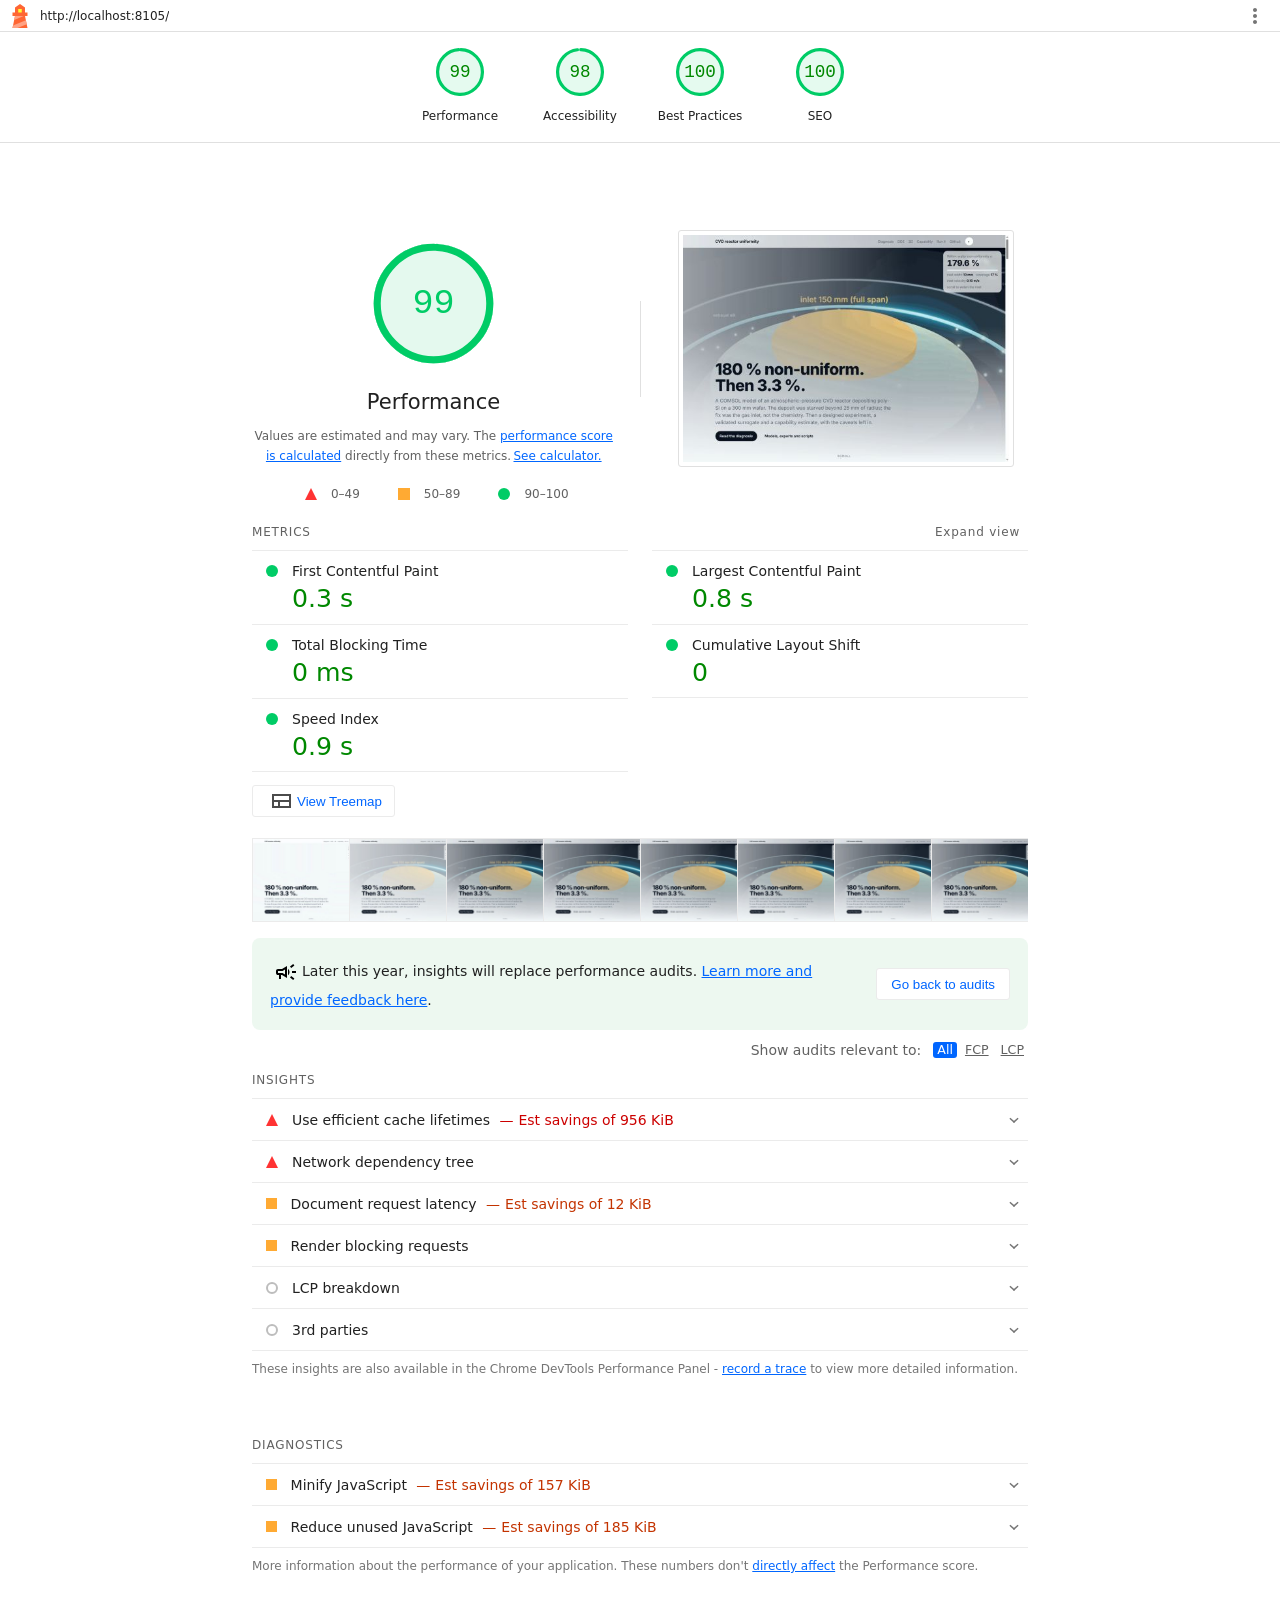
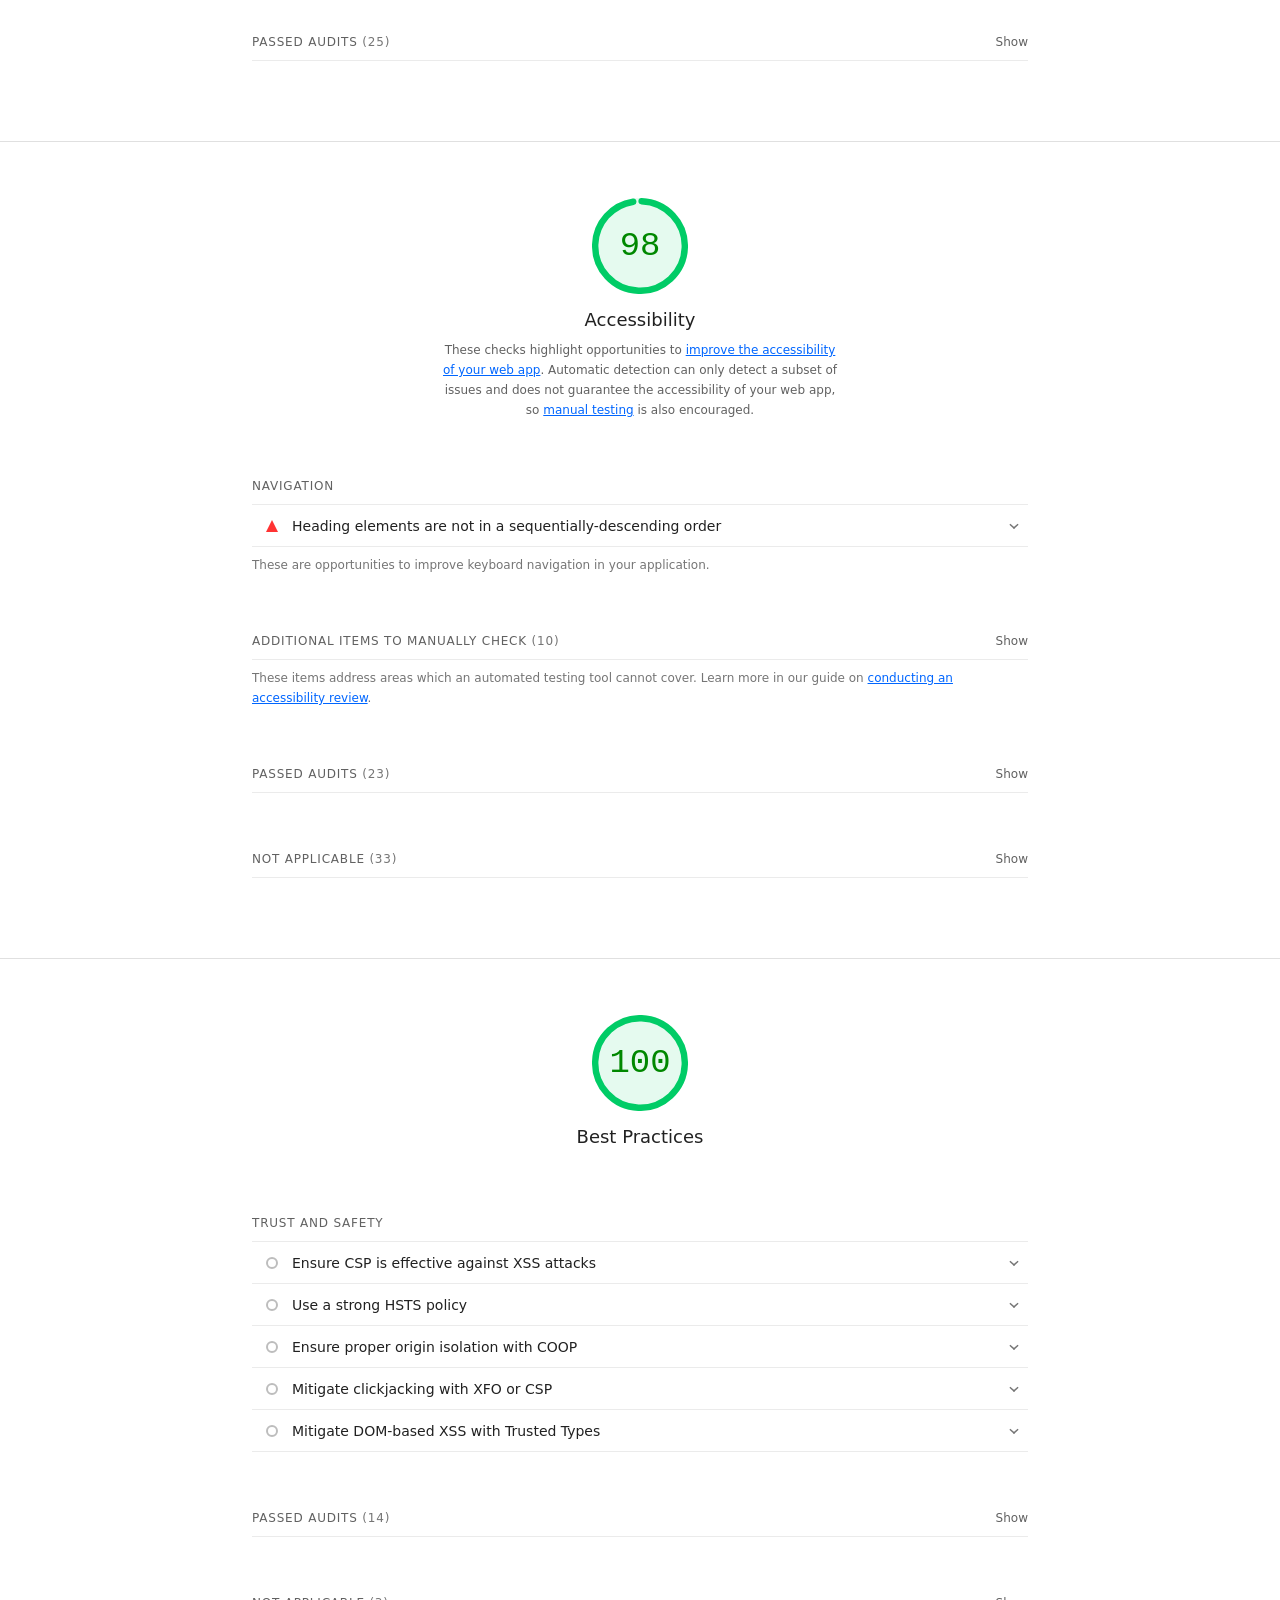
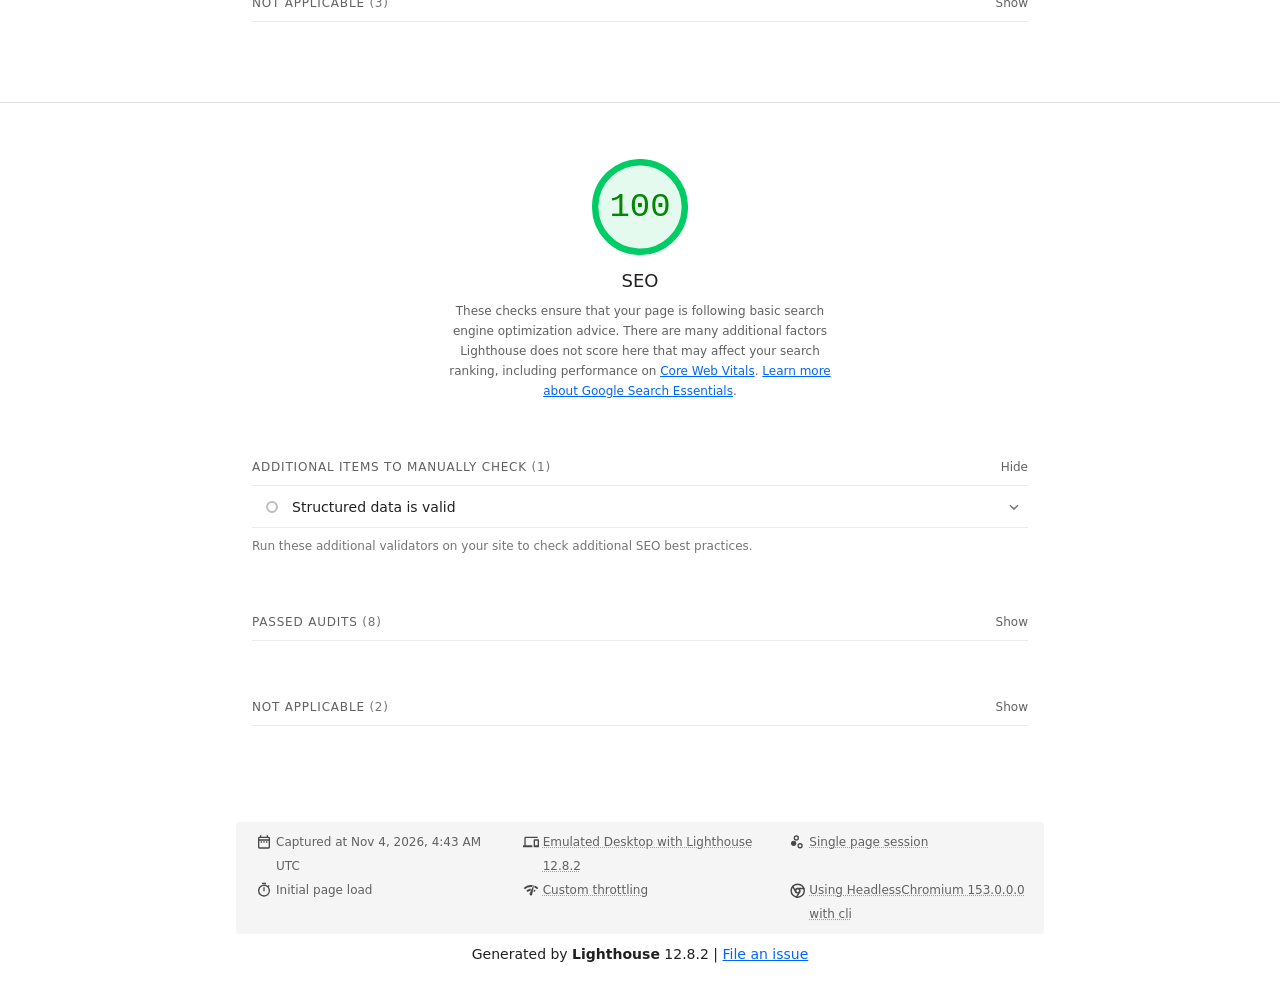
==== docs/qa/lighthouse.report.html @ b929d644 "Rebuild the live page as a scroll-driven 3D reactor whose height map morphs from 179.6 % to 6.1 % to" ====
<!--
@license
Copyright 2018 Google LLC
SPDX-License-Identifier: Apache-2.0
-->
<!doctype html>
<html lang="en">
<head>
  <meta charset="utf-8">
  <meta name="viewport" content="width=device-width, initial-scale=1, minimum-scale=1">
  <link rel="icon" href='data:image/svg+xml;utf8,<svg fill="none" xmlns="http://www.w3.org/2000/svg" viewBox="0 0 48 48"><path d="m14 7 10-7 10 7v10h5v7h-5l5 24H9l5-24H9v-7h5V7Z" fill="%23F63"/><path d="M31.561 24H14l-1.689 8.105L31.561 24ZM18.983 48H9l1.022-4.907L35.723 32.27l1.663 7.98L18.983 48Z" fill="%23FFA385"/><path fill="%23FF3" d="M20.5 10h7v7h-7z"/></svg>'>
  <title>Lighthouse Report</title>
  <style>body {margin: 0}</style>
</head>
<body>
  <noscript>Lighthouse report requires JavaScript. Please enable.</noscript>

  <div id="lh-log"></div>

  <script>window.__LIGHTHOUSE_JSON__ = {"lighthouseVersion":"12.8.2","requestedUrl":"http://localhost:8105/","mainDocumentUrl":"http://localhost:8105/","finalDisplayedUrl":"http://localhost:8105/","finalUrl":"http://localhost:8105/","fetchTime":"2026-11-04T04:43:30.869Z","gatherMode":"navigation","runWarnings":[],"userAgent":"Mozilla/5.0 (X11; Linux x86_64) AppleWebKit/537.36 (KHTML, like Gecko) HeadlessChrome/153.0.0.0 Safari/537.36","environment":{"networkUserAgent":"Mozilla/5.0 (Macintosh; Intel Mac OS X 10_15_7) AppleWebKit/537.36 (KHTML, like Gecko) Chrome/136.0.0.0 Safari/537.36","hostUserAgent":"Mozilla/5.0 (X11; Linux x86_64) AppleWebKit/537.36 (KHTML, like Gecko) HeadlessChrome/153.0.0.0 Safari/537.36","benchmarkIndex":2489.5,"credits":{"axe-core":"4.14.0"}},"audits":{"is-on-https":{"id":"is-on-https","title":"Uses HTTPS","description":"All sites should be protected with HTTPS, even ones that don't handle sensitive data. This includes avoiding [mixed content](https://developers.google.com/web/fundamentals/security/prevent-mixed-content/what-is-mixed-content), where some resources are loaded over HTTP despite the initial request being served over HTTPS. HTTPS prevents intruders from tampering with or passively listening in on the communications between your app and your users, and is a prerequisite for HTTP/2 and many new web platform APIs. [Learn more about HTTPS](https://developer.chrome.com/docs/lighthouse/pwa/is-on-https/).","score":1,"scoreDisplayMode":"binary","details":{"type":"table","headings":[{"key":"url","valueType":"url","label":"Insecure URL"},{"key":"resolution","valueType":"text","label":"Request Resolution"}],"items":[]}},"redirects-http":{"id":"redirects-http","title":"Redirects HTTP traffic to HTTPS","description":"Make sure that you redirect all HTTP traffic to HTTPS in order to enable secure web features for all your users. [Learn more](https://developer.chrome.com/docs/lighthouse/pwa/redirects-http/).","score":null,"scoreDisplayMode":"notApplicable"},"viewport":{"id":"viewport","title":"Has a `\u003cmeta name=\"viewport\">` tag with `width` or `initial-scale`","description":"A `\u003cmeta name=\"viewport\">` not only optimizes your app for mobile screen sizes, but also prevents [a 300 millisecond delay to user input](https://developer.chrome.com/blog/300ms-tap-delay-gone-away/). [Learn more about using the viewport meta tag](https://developer.chrome.com/docs/lighthouse/pwa/viewport/).","score":1,"scoreDisplayMode":"metricSavings","warnings":[],"metricSavings":{"INP":0},"details":{"type":"debugdata","viewportContent":"width=device-width, initial-scale=1"},"guidanceLevel":3},"first-contentful-paint":{"id":"first-contentful-paint","title":"First Contentful Paint","description":"First Contentful Paint marks the time at which the first text or image is painted. [Learn more about the First Contentful Paint metric](https://developer.chrome.com/docs/lighthouse/performance/first-contentful-paint/).","score":1,"scoreDisplayMode":"numeric","numericValue":327.9937500000001,"numericUnit":"millisecond","displayValue":"0.3 s","scoringOptions":{"p10":934,"median":1600}},"largest-contentful-paint":{"id":"largest-contentful-paint","title":"Largest Contentful Paint","description":"Largest Contentful Paint marks the time at which the largest text or image is painted. [Learn more about the Largest Contentful Paint metric](https://developer.chrome.com/docs/lighthouse/performance/lighthouse-largest-contentful-paint/)","score":0.97,"scoreDisplayMode":"numeric","numericValue":826.7950000000001,"numericUnit":"millisecond","displayValue":"0.8 s","scoringOptions":{"p10":1200,"median":2400}},"first-meaningful-paint":{"id":"first-meaningful-paint","title":"First Meaningful Paint","description":"First Meaningful Paint measures when the primary content of a page is visible. [Learn more about the First Meaningful Paint metric](https://developer.chrome.com/docs/lighthouse/performance/first-meaningful-paint/).","score":null,"scoreDisplayMode":"notApplicable"},"speed-index":{"id":"speed-index","title":"Speed Index","description":"Speed Index shows how quickly the contents of a page are visibly populated. [Learn more about the Speed Index metric](https://developer.chrome.com/docs/lighthouse/performance/speed-index/).","score":0.99,"scoreDisplayMode":"numeric","numericValue":861.8534992962376,"numericUnit":"millisecond","displayValue":"0.9 s","scoringOptions":{"p10":1311,"median":2300}},"screenshot-thumbnails":{"id":"screenshot-thumbnails","title":"Screenshot Thumbnails","description":"This is what the load of your site looked like.","score":1,"scoreDisplayMode":"informative","details":{"type":"filmstrip","scale":3000,"items":[{"timing":375,"timestamp":6590024650,"data":"[data-uri]"},{"timing":750,"timestamp":6590399650,"data":"[data-uri]"},{"timing":1125,"timestamp":6590774650,"data":"[data-uri]"},{"timing":1500,"timestamp":6591149650,"data":"[data-uri]"},{"timing":1875,"timestamp":6591524650,"data":"[data-uri]"},{"timing":2250,"timestamp":6591899650,"data":"[data-uri]"},{"timing":2625,"timestamp":6592274650,"data":"[data-uri]"},{"timing":3000,"timestamp":6592649650,"data":"[data-uri]"}]}},"final-screenshot":{"id":"final-screenshot","title":"Final Screenshot","description":"The last screenshot captured of the pageload.","score":1,"scoreDisplayMode":"informative","details":{"type":"screenshot","timing":2261,"timestamp":6591910981,"data":"[data-uri]"}},"total-blocking-time":{"id":"total-blocking-time","title":"Total Blocking Time","description":"Sum of all time periods between FCP and Time to Interactive, when task length exceeded 50ms, expressed in milliseconds. [Learn more about the Total Blocking Time metric](https://developer.chrome.com/docs/lighthouse/performance/lighthouse-total-blocking-time/).","score":1,"scoreDisplayMode":"numeric","numericValue":0,"numericUnit":"millisecond","displayValue":"0 ms","scoringOptions":{"p10":150,"median":350}},"max-potential-fid":{"id":"max-potential-fid","title":"Max Potential First Input Delay","description":"The maximum potential First Input Delay that your users could experience is the duration of the longest task. [Learn more about the Maximum Potential First Input Delay metric](https://developer.chrome.com/docs/lighthouse/performance/lighthouse-max-potential-fid/).","score":1,"scoreDisplayMode":"numeric","numericValue":16,"numericUnit":"millisecond","displayValue":"20 ms"},"cumulative-layout-shift":{"id":"cumulative-layout-shift","title":"Cumulative Layout Shift","description":"Cumulative Layout Shift measures the movement of visible elements within the viewport. [Learn more about the Cumulative Layout Shift metric](https://web.dev/articles/cls).","score":1,"scoreDisplayMode":"numeric","numericValue":0,"numericUnit":"unitless","displayValue":"0","scoringOptions":{"p10":0.1,"median":0.25},"details":{"type":"debugdata","items":[{"cumulativeLayoutShiftMainFrame":0,"newEngineResult":{"cumulativeLayoutShift":0,"cumulativeLayoutShiftMainFrame":0},"newEngineResultDiffered":false}]}},"errors-in-console":{"id":"errors-in-console","title":"No browser errors logged to the console","description":"Errors logged to the console indicate unresolved problems. They can come from network request failures and other browser concerns. [Learn more about this errors in console diagnostic audit](https://developer.chrome.com/docs/lighthouse/best-practices/errors-in-console/)","score":1,"scoreDisplayMode":"binary","details":{"type":"table","headings":[{"key":"sourceLocation","valueType":"source-location","label":"Source"},{"key":"description","valueType":"code","label":"Description"}],"items":[]}},"server-response-time":{"id":"server-response-time","title":"Initial server response time was short","description":"Keep the server response time for the main document short because all other requests depend on it. [Learn more about the Time to First Byte metric](https://developer.chrome.com/docs/lighthouse/performance/time-to-first-byte/).","score":1,"scoreDisplayMode":"metricSavings","numericValue":0.649,"numericUnit":"millisecond","displayValue":"Root document took 0 ms","metricSavings":{"FCP":0,"LCP":0},"details":{"type":"opportunity","headings":[{"key":"url","valueType":"url","label":"URL"},{"key":"responseTime","valueType":"timespanMs","label":"Time Spent"}],"items":[{"url":"http://localhost:8105/","responseTime":0.649}],"overallSavingsMs":0},"guidanceLevel":1},"interactive":{"id":"interactive","title":"Time to Interactive","description":"Time to Interactive is the amount of time it takes for the page to become fully interactive. [Learn more about the Time to Interactive metric](https://developer.chrome.com/docs/lighthouse/performance/interactive/).","score":1,"scoreDisplayMode":"numeric","numericValue":826.7950000000001,"numericUnit":"millisecond","displayValue":"0.8 s"},"user-timings":{"id":"user-timings","title":"User Timing marks and measures","description":"Consider instrumenting your app with the User Timing API to measure your app's real-world performance during key user experiences. [Learn more about User Timing marks](https://developer.chrome.com/docs/lighthouse/performance/user-timings/).","score":null,"scoreDisplayMode":"notApplicable","details":{"type":"table","headings":[{"key":"name","valueType":"text","label":"Name"},{"key":"timingType","valueType":"text","label":"Type"},{"key":"startTime","valueType":"ms","granularity":0.01,"label":"Start Time"},{"key":"duration","valueType":"ms","granularity":0.01,"label":"Duration"}],"items":[]},"guidanceLevel":2},"critical-request-chains":{"id":"critical-request-chains","title":"Avoid chaining critical requests","description":"The Critical Request Chains below show you what resources are loaded with a high priority. Consider reducing the length of chains, reducing the download size of resources, or deferring the download of unnecessary resources to improve page load. [Learn how to avoid chaining critical requests](https://developer.chrome.com/docs/lighthouse/performance/critical-request-chains/).","score":1,"scoreDisplayMode":"informative","displayValue":"10 chains found","details":{"type":"criticalrequestchain","chains":{"74C3B442136354933FE2101A9A6FE098":{"request":{"url":"http://localhost:8105/","startTime":6589.653858,"endTime":6589.655983,"responseReceivedTime":6589.655368,"transferSize":19106},"children":{"12596.2":{"request":{"url":"http://localhost:8105/assets/site.css","startTime":6589.67197,"endTime":6589.676697,"responseReceivedTime":6589.67615,"transferSize":9756}},"12596.9":{"request":{"url":"http://localhost:8105/assets/scene.js","startTime":6589.680922,"endTime":6589.685951,"responseReceivedTime":6589.685316,"transferSize":14069},"children":{"12596.25":{"request":{"url":"http://localhost:8105/assets/three-kit.js","startTime":6589.772229,"endTime":6589.776785,"responseReceivedTime":6589.775162000001,"transferSize":6589},"children":{"12596.27":{"request":{"url":"https://cdn.jsdelivr.net/npm/three@0.186.1/examples/jsm/postprocessing/EffectComposer.js","startTime":6589.781767,"endTime":6590.009163,"responseReceivedTime":6590.008751,"transferSize":2579},"children":{"12596.35":{"request":{"url":"https://cdn.jsdelivr.net/npm/three@0.186.1/examples/jsm/shaders/CopyShader.js","startTime":6590.020995,"endTime":6590.067299,"responseReceivedTime":6590.066728,"transferSize":479}},"12596.36":{"request":{"url":"https://cdn.jsdelivr.net/npm/three@0.186.1/examples/jsm/postprocessing/ShaderPass.js","startTime":6590.021073,"endTime":6590.069086,"responseReceivedTime":6590.068644,"transferSize":1173}},"12596.37":{"request":{"url":"https://cdn.jsdelivr.net/npm/three@0.186.1/examples/jsm/postprocessing/MaskPass.js","startTime":6590.021159,"endTime":6590.070185,"responseReceivedTime":6590.069833,"transferSize":1187}}}},"12596.28":{"request":{"url":"https://cdn.jsdelivr.net/npm/three@0.186.1/examples/jsm/postprocessing/RenderPass.js","startTime":6589.782337,"endTime":6590.009892,"responseReceivedTime":6590.009404999999,"transferSize":1453},"children":{"12596.33":{"request":{"url":"https://cdn.jsdelivr.net/npm/three@0.186.1/examples/jsm/postprocessing/Pass.js","startTime":6590.020732,"endTime":6590.069689,"responseReceivedTime":6590.069284,"transferSize":1668}}}},"12596.29":{"request":{"url":"https://cdn.jsdelivr.net/npm/three@0.186.1/examples/jsm/postprocessing/UnrealBloomPass.js","startTime":6589.782493,"endTime":6590.011625,"responseReceivedTime":6590.011148,"transferSize":4098},"children":{"12596.38":{"request":{"url":"https://cdn.jsdelivr.net/npm/three@0.186.1/examples/jsm/shaders/LuminosityHighPassShader.js","startTime":6590.022883,"endTime":6590.068289,"responseReceivedTime":6590.067647,"transferSize":606}}}},"12596.30":{"request":{"url":"https://cdn.jsdelivr.net/npm/three@0.186.1/examples/jsm/postprocessing/BokehPass.js","startTime":6589.782601,"endTime":6590.011444,"responseReceivedTime":6590.010702,"transferSize":1960},"children":{"12596.39":{"request":{"url":"https://cdn.jsdelivr.net/npm/three@0.186.1/examples/jsm/shaders/BokehShader.js","startTime":6590.023093,"endTime":6590.072412,"responseReceivedTime":6590.071752,"transferSize":1142}}}},"12596.31":{"request":{"url":"https://cdn.jsdelivr.net/npm/three@0.186.1/examples/jsm/postprocessing/OutputPass.js","startTime":6589.782701,"endTime":6590.010455,"responseReceivedTime":6590.010069,"transferSize":1562},"children":{"12596.34":{"request":{"url":"https://cdn.jsdelivr.net/npm/three@0.186.1/examples/jsm/shaders/OutputShader.js","startTime":6590.020917,"endTime":6590.066196,"responseReceivedTime":6590.065667,"transferSize":818}}}},"12596.32":{"request":{"url":"https://cdn.jsdelivr.net/npm/three@0.186.1/examples/jsm/environments/RoomEnvironment.js","startTime":6589.783327,"endTime":6590.008428,"responseReceivedTime":6590.007774000001,"transferSize":2102}}}},"12596.26":{"request":{"url":"https://cdn.jsdelivr.net/npm/three@0.186.1/examples/jsm/controls/OrbitControls.js","startTime":6589.77241,"endTime":6590.028537,"responseReceivedTime":6590.027946999999,"transferSize":7783}}}}}}},"longestChain":{"duration":418.5540000004694,"length":5,"transferSize":1142}},"guidanceLevel":1},"redirects":{"id":"redirects","title":"Avoid multiple page redirects","description":"Redirects introduce additional delays before the page can be loaded. [Learn how to avoid page redirects](https://developer.chrome.com/docs/lighthouse/performance/redirects/).","score":1,"scoreDisplayMode":"metricSavings","numericValue":0,"numericUnit":"millisecond","displayValue":"","metricSavings":{"LCP":0,"FCP":0},"details":{"type":"opportunity","headings":[],"items":[],"overallSavingsMs":0},"guidanceLevel":2},"image-aspect-ratio":{"id":"image-aspect-ratio","title":"Displays images with correct aspect ratio","description":"Image display dimensions should match natural aspect ratio. [Learn more about image aspect ratio](https://developer.chrome.com/docs/lighthouse/best-practices/image-aspect-ratio/).","score":1,"scoreDisplayMode":"binary","details":{"type":"table","headings":[{"key":"node","valueType":"node","label":""},{"key":"url","valueType":"url","label":"URL"},{"key":"displayedAspectRatio","valueType":"text","label":"Aspect Ratio (Displayed)"},{"key":"actualAspectRatio","valueType":"text","label":"Aspect Ratio (Actual)"}],"items":[]}},"image-size-responsive":{"id":"image-size-responsive","title":"Serves images with appropriate resolution","description":"Image natural dimensions should be proportional to the display size and the pixel ratio to maximize image clarity. [Learn how to provide responsive images](https://web.dev/articles/serve-responsive-images).","score":1,"scoreDisplayMode":"binary","details":{"type":"table","headings":[{"key":"node","valueType":"node","label":""},{"key":"url","valueType":"url","label":"URL"},{"key":"displayedSize","valueType":"text","label":"Displayed size"},{"key":"actualSize","valueType":"text","label":"Actual size"},{"key":"expectedSize","valueType":"text","label":"Expected size"}],"items":[]}},"deprecations":{"id":"deprecations","title":"Avoids deprecated APIs","description":"Deprecated APIs will eventually be removed from the browser. [Learn more about deprecated APIs](https://developer.chrome.com/docs/lighthouse/best-practices/deprecations/).","score":1,"scoreDisplayMode":"binary","details":{"type":"table","headings":[{"key":"value","valueType":"text","label":"Deprecation / Warning"},{"key":"source","valueType":"source-location","label":"Source"}],"items":[]}},"third-party-cookies":{"id":"third-party-cookies","title":"Avoids third-party cookies","description":"Third-party cookies may be blocked in some contexts. [Learn more about preparing for third-party cookie restrictions](https://privacysandbox.google.com/cookies/prepare/overview).","score":1,"scoreDisplayMode":"binary","details":{"type":"table","headings":[{"key":"name","valueType":"text","label":"Name"},{"key":"url","valueType":"url","label":"URL"}],"items":[]}},"mainthread-work-breakdown":{"id":"mainthread-work-breakdown","title":"Minimizes main-thread work","description":"Consider reducing the time spent parsing, compiling and executing JS. You may find delivering smaller JS payloads helps with this. [Learn how to minimize main-thread work](https://developer.chrome.com/docs/lighthouse/performance/mainthread-work-breakdown/)","score":1,"scoreDisplayMode":"metricSavings","numericValue":349.8930000000012,"numericUnit":"millisecond","displayValue":"0.3 s","metricSavings":{"TBT":0},"details":{"type":"table","headings":[{"key":"groupLabel","valueType":"text","label":"Category"},{"key":"duration","valueType":"ms","granularity":1,"label":"Time Spent"}],"items":[{"group":"other","groupLabel":"Other","duration":198.74800000000096},{"group":"scriptEvaluation","groupLabel":"Script Evaluation","duration":68.49300000000027},{"group":"styleLayout","groupLabel":"Style & Layout","duration":54.14599999999998},{"group":"scriptParseCompile","groupLabel":"Script Parsing & Compilation","duration":13.555000000000001},{"group":"paintCompositeRender","groupLabel":"Rendering","duration":8.401000000000021},{"group":"garbageCollection","groupLabel":"Garbage Collection","duration":4.1679999999999975},{"group":"parseHTML","groupLabel":"Parse HTML & CSS","duration":2.3819999999999997}],"sortedBy":["duration"]},"guidanceLevel":1},"bootup-time":{"id":"bootup-time","title":"JavaScript execution time","description":"Consider reducing the time spent parsing, compiling, and executing JS. You may find delivering smaller JS payloads helps with this. [Learn how to reduce Javascript execution time](https://developer.chrome.com/docs/lighthouse/performance/bootup-time/).","score":1,"scoreDisplayMode":"metricSavings","numericValue":31.03400000000001,"numericUnit":"millisecond","displayValue":"0.0 s","metricSavings":{"TBT":0},"details":{"type":"table","headings":[{"key":"url","valueType":"url","label":"URL"},{"key":"total","granularity":1,"valueType":"ms","label":"Total CPU Time"},{"key":"scripting","granularity":1,"valueType":"ms","label":"Script Evaluation"},{"key":"scriptParseCompile","granularity":1,"valueType":"ms","label":"Script Parse"}],"items":[{"url":"Unattributable","total":138.40999999999985,"scripting":1.505,"scriptParseCompile":0},{"url":"http://localhost:8105/","total":76.82399999999998,"scripting":3.239999999999999,"scriptParseCompile":0.9390000000000001},{"url":"https://cdn.jsdelivr.net/npm/gsap@3.15.0/dist/gsap.min.js","total":69.29399999999993,"scripting":23.96600000000001,"scriptParseCompile":1.384}],"summary":{"wastedMs":31.03400000000001},"sortedBy":["total"]},"guidanceLevel":1},"uses-rel-preconnect":{"id":"uses-rel-preconnect","title":"Preconnect to required origins","description":"Consider adding `preconnect` or `dns-prefetch` resource hints to establish early connections to important third-party origins. [Learn how to preconnect to required origins](https://developer.chrome.com/docs/lighthouse/performance/uses-rel-preconnect/).","score":1,"scoreDisplayMode":"metricSavings","numericValue":0,"numericUnit":"millisecond","displayValue":"","warnings":[],"metricSavings":{"LCP":0,"FCP":0},"details":{"type":"opportunity","headings":[],"items":[],"overallSavingsMs":0,"sortedBy":["wastedMs"]},"guidanceLevel":3},"font-display":{"id":"font-display","title":"All text remains visible during webfont loads","description":"Leverage the `font-display` CSS feature to ensure text is user-visible while webfonts are loading. [Learn more about `font-display`](https://developer.chrome.com/docs/lighthouse/performance/font-display/).","score":1,"scoreDisplayMode":"metricSavings","warnings":[],"details":{"type":"table","headings":[{"key":"url","valueType":"url","label":"URL"},{"key":"wastedMs","valueType":"ms","label":"Est Savings"}],"items":[]},"guidanceLevel":3},"diagnostics":{"id":"diagnostics","title":"Diagnostics","description":"Collection of useful page vitals.","score":1,"scoreDisplayMode":"informative","details":{"type":"debugdata","items":[{"numRequests":33,"numScripts":23,"numStylesheets":1,"numFonts":0,"numTasks":1092,"numTasksOver10ms":8,"numTasksOver25ms":2,"numTasksOver50ms":0,"numTasksOver100ms":0,"numTasksOver500ms":0,"rtt":0.1035,"throughput":122076298.28995007,"maxRtt":63.434000000000026,"maxServerLatency":2.3974999999999995,"totalByteWeight":1388389,"totalTaskTime":349.8929999999998,"mainDocumentTransferSize":19106}]}},"network-requests":{"id":"network-requests","title":"Network Requests","description":"Lists the network requests that were made during page load.","score":1,"scoreDisplayMode":"informative","details":{"type":"table","headings":[{"key":"url","valueType":"url","label":"URL"},{"key":"protocol","valueType":"text","label":"Protocol"},{"key":"networkRequestTime","valueType":"ms","granularity":1,"label":"Network Request Time"},{"key":"networkEndTime","valueType":"ms","granularity":1,"label":"Network End Time"},{"key":"transferSize","valueType":"bytes","displayUnit":"kb","granularity":1,"label":"Transfer Size"},{"key":"resourceSize","valueType":"bytes","displayUnit":"kb","granularity":1,"label":"Resource Size"},{"key":"statusCode","valueType":"text","label":"Status Code"},{"key":"mimeType","valueType":"text","label":"MIME Type"},{"key":"resourceType","valueType":"text","label":"Resource Type"}],"items":[{"url":"http://localhost:8105/","sessionTargetType":"page","protocol":"http/1.0","rendererStartTime":0,"networkRequestTime":2.4909999994561076,"networkEndTime":4.615999999456108,"finished":true,"transferSize":19106,"resourceSize":18917,"statusCode":200,"mimeType":"text/html","resourceType":"Document","priority":"VeryHigh","experimentalFromMainFrame":true,"entity":"localhost"},{"url":"http://localhost:8105/assets/site.css","sessionTargetType":"page","protocol":"http/1.0","rendererStartTime":15.273000000044703,"networkRequestTime":20.60300000011921,"networkEndTime":25.329999999143183,"finished":true,"transferSize":9756,"resourceSize":9569,"statusCode":200,"mimeType":"text/css","resourceType":"Stylesheet","priority":"VeryHigh","experimentalFromMainFrame":true,"entity":"localhost"},{"url":"https://cdn.jsdelivr.net/npm/three@0.186.1/build/three.module.js","sessionTargetType":"page","protocol":"h2","rendererStartTime":19.023999999277294,"networkRequestTime":20.940999999642372,"networkEndTime":399.7839999990538,"finished":true,"transferSize":104586,"resourceSize":662772,"statusCode":200,"mimeType":"application/javascript","resourceType":"Script","priority":"High","isLinkPreload":true,"experimentalFromMainFrame":true,"entity":"JSDelivr CDN"},{"url":"https://cdn.jsdelivr.net/npm/gsap@3.15.0/dist/gsap.min.js","sessionTargetType":"page","protocol":"h2","rendererStartTime":19.2629999993369,"networkRequestTime":38.52499999944121,"networkEndTime":374.2869999995455,"finished":true,"transferSize":25826,"resourceSize":72927,"statusCode":200,"mimeType":"application/javascript","resourceType":"Script","priority":"Low","experimentalFromMainFrame":true,"entity":"JSDelivr CDN"},{"url":"https://cdn.jsdelivr.net/npm/gsap@3.15.0/dist/ScrollTrigger.min.js","sessionTargetType":"page","protocol":"h2","rendererStartTime":20.796000000089407,"networkRequestTime":38.77199999988079,"networkEndTime":370.7079999996349,"finished":true,"transferSize":16693,"resourceSize":44575,"statusCode":200,"mimeType":"application/javascript","resourceType":"Script","priority":"Low","experimentalFromMainFrame":true,"entity":"JSDelivr CDN"},{"url":"https://cdn.jsdelivr.net/npm/lenis@1.3.27/dist/lenis.min.js","sessionTargetType":"page","protocol":"h2","rendererStartTime":23.06199999898672,"networkRequestTime":38.99099999945611,"networkEndTime":375.1359999999404,"finished":true,"transferSize":5713,"resourceSize":18815,"statusCode":200,"mimeType":"application/javascript","resourceType":"Script","priority":"Low","experimentalFromMainFrame":true,"entity":"JSDelivr CDN"},{"url":"http://localhost:8105/assets/data.js","sessionTargetType":"page","protocol":"http/1.0","rendererStartTime":23.28099999949336,"networkRequestTime":39.24099999945611,"networkEndTime":56.18499999959022,"finished":true,"transferSize":311467,"resourceSize":311271,"statusCode":200,"mimeType":"text/javascript","resourceType":"Script","priority":"Low","experimentalFromMainFrame":true,"entity":"localhost"},{"url":"http://localhost:8105/assets/site.js","sessionTargetType":"page","protocol":"http/1.0","rendererStartTime":23.356999999843538,"networkRequestTime":39.51899999938905,"networkEndTime":55.313000000081956,"finished":true,"transferSize":5122,"resourceSize":4928,"statusCode":200,"mimeType":"text/javascript","resourceType":"Script","priority":"Low","experimentalFromMainFrame":true,"entity":"localhost"},{"url":"http://localhost:8105/assets/scene.js","sessionTargetType":"page","protocol":"http/1.0","rendererStartTime":23.440999999642372,"networkRequestTime":29.554999998770654,"networkEndTime":34.583999999798834,"finished":true,"transferSize":14069,"resourceSize":13874,"statusCode":200,"mimeType":"text/javascript","resourceType":"Script","priority":"High","experimentalFromMainFrame":true,"entity":"localhost"},{"url":"http://localhost:8105/assets/fig_profiles_dark.svg","sessionTargetType":"page","protocol":"http/1.0","rendererStartTime":23.548999999649823,"networkRequestTime":29.70799999963492,"networkEndTime":35.873999998904765,"finished":true,"transferSize":51929,"resourceSize":51736,"statusCode":200,"mimeType":"image/svg+xml","resourceType":"Image","priority":"Medium","experimentalFromMainFrame":true,"entity":"localhost"},{"url":"http://localhost:8105/assets/fig_doe_dark.svg","sessionTargetType":"page","protocol":"http/1.0","rendererStartTime":23.61799999885261,"networkRequestTime":29.81099999882281,"networkEndTime":35.69900000002235,"finished":true,"transferSize":46660,"resourceSize":46467,"statusCode":200,"mimeType":"image/svg+xml","resourceType":"Image","priority":"Medium","experimentalFromMainFrame":true,"entity":"localhost"},{"url":"http://localhost:8105/assets/fig_wafer3d_dark.png","sessionTargetType":"page","protocol":"http/1.0","rendererStartTime":23.679999998770654,"networkRequestTime":37.94099999964237,"networkEndTime":55.51799999922514,"finished":true,"transferSize":174070,"resourceSize":173880,"statusCode":200,"mimeType":"image/png","resourceType":"Image","priority":"Medium","experimentalFromMainFrame":true,"entity":"localhost"},{"url":"[data-uri]","sessionTargetType":"page","protocol":"data","rendererStartTime":37.76799999922514,"networkRequestTime":37.76799999922514,"networkEndTime":37.87099999934435,"finished":true,"transferSize":0,"resourceSize":37,"statusCode":200,"mimeType":"image/gif","resourceType":"Image","priority":"Low","experimentalFromMainFrame":true},{"url":"http://localhost:8105/assets/three-kit.js","sessionTargetType":"page","protocol":"http/1.0","rendererStartTime":118.9089999999851,"networkRequestTime":120.86199999973178,"networkEndTime":125.41799999959767,"finished":true,"transferSize":6589,"resourceSize":6395,"statusCode":200,"mimeType":"text/javascript","resourceType":"Script","priority":"High","experimentalFromMainFrame":true,"entity":"localhost"},{"url":"https://cdn.jsdelivr.net/npm/three@0.186.1/examples/jsm/controls/OrbitControls.js","sessionTargetType":"page","protocol":"h2","rendererStartTime":119.01699999999255,"networkRequestTime":121.04299999866635,"networkEndTime":377.1699999999255,"finished":true,"transferSize":7783,"resourceSize":40755,"statusCode":200,"mimeType":"application/javascript","resourceType":"Script","priority":"High","experimentalFromMainFrame":true,"entity":"JSDelivr CDN"},{"url":"https://cdn.jsdelivr.net/npm/three@0.186.1/examples/jsm/postprocessing/EffectComposer.js","sessionTargetType":"page","protocol":"h2","rendererStartTime":128.58599999919534,"networkRequestTime":130.3999999994412,"networkEndTime":357.7959999991581,"finished":true,"transferSize":2579,"resourceSize":8501,"statusCode":200,"mimeType":"application/javascript","resourceType":"Script","priority":"High","experimentalFromMainFrame":true,"entity":"JSDelivr CDN"},{"url":"https://cdn.jsdelivr.net/npm/three@0.186.1/examples/jsm/postprocessing/RenderPass.js","sessionTargetType":"page","protocol":"h2","rendererStartTime":130.20199999958277,"networkRequestTime":130.9699999988079,"networkEndTime":358.5249999994412,"finished":true,"transferSize":1453,"resourceSize":4280,"statusCode":200,"mimeType":"application/javascript","resourceType":"Script","priority":"High","experimentalFromMainFrame":true,"entity":"JSDelivr CDN"},{"url":"https://cdn.jsdelivr.net/npm/three@0.186.1/examples/jsm/postprocessing/UnrealBloomPass.js","sessionTargetType":"page","protocol":"h2","rendererStartTime":130.34699999913573,"networkRequestTime":131.1259999992326,"networkEndTime":360.25799999944866,"finished":true,"transferSize":4098,"resourceSize":15397,"statusCode":200,"mimeType":"application/javascript","resourceType":"Script","priority":"High","experimentalFromMainFrame":true,"entity":"JSDelivr CDN"},{"url":"https://cdn.jsdelivr.net/npm/three@0.186.1/examples/jsm/postprocessing/BokehPass.js","sessionTargetType":"page","protocol":"h2","rendererStartTime":130.4320000000298,"networkRequestTime":131.23399999924004,"networkEndTime":360.07699999958277,"finished":true,"transferSize":1960,"resourceSize":5531,"statusCode":200,"mimeType":"application/javascript","resourceType":"Script","priority":"High","experimentalFromMainFrame":true,"entity":"JSDelivr CDN"},{"url":"https://cdn.jsdelivr.net/npm/three@0.186.1/examples/jsm/postprocessing/OutputPass.js","sessionTargetType":"page","protocol":"h2","rendererStartTime":130.48300000000745,"networkRequestTime":131.33399999979883,"networkEndTime":359.08799999952316,"finished":true,"transferSize":1562,"resourceSize":4184,"statusCode":200,"mimeType":"application/javascript","resourceType":"Script","priority":"High","experimentalFromMainFrame":true,"entity":"JSDelivr CDN"},{"url":"https://cdn.jsdelivr.net/npm/three@0.186.1/examples/jsm/environments/RoomEnvironment.js","sessionTargetType":"page","protocol":"h2","rendererStartTime":130.53999999910593,"networkRequestTime":131.95999999996275,"networkEndTime":357.06099999975413,"finished":true,"transferSize":2102,"resourceSize":4960,"statusCode":200,"mimeType":"application/javascript","resourceType":"Script","priority":"High","experimentalFromMainFrame":true,"entity":"JSDelivr CDN"},{"url":"https://cdn.jsdelivr.net/npm/three@0.186.1/examples/jsm/postprocessing/Pass.js","sessionTargetType":"page","protocol":"h2","rendererStartTime":368.456999999471,"networkRequestTime":369.3649999992922,"networkEndTime":418.3219999996945,"finished":true,"transferSize":1668,"resourceSize":4218,"statusCode":200,"mimeType":"application/javascript","resourceType":"Script","priority":"High","experimentalFromMainFrame":true,"entity":"JSDelivr CDN"},{"url":"https://cdn.jsdelivr.net/npm/three@0.186.1/examples/jsm/shaders/OutputShader.js","sessionTargetType":"page","protocol":"h2","rendererStartTime":368.6959999995306,"networkRequestTime":369.5499999988824,"networkEndTime":414.82899999897927,"finished":true,"transferSize":818,"resourceSize":1876,"statusCode":200,"mimeType":"application/javascript","resourceType":"Script","priority":"High","experimentalFromMainFrame":true,"entity":"JSDelivr CDN"},{"url":"https://cdn.jsdelivr.net/npm/three@0.186.1/examples/jsm/shaders/CopyShader.js","sessionTargetType":"page","protocol":"h2","rendererStartTime":368.81399999931455,"networkRequestTime":369.6279999995604,"networkEndTime":415.9320000000298,"finished":true,"transferSize":479,"resourceSize":729,"statusCode":200,"mimeType":"application/javascript","resourceType":"Script","priority":"High","experimentalFromMainFrame":true,"entity":"JSDelivr CDN"},{"url":"https://cdn.jsdelivr.net/npm/three@0.186.1/examples/jsm/postprocessing/ShaderPass.js","sessionTargetType":"page","protocol":"h2","rendererStartTime":368.8749999990687,"networkRequestTime":369.7059999993071,"networkEndTime":417.7189999995753,"finished":true,"transferSize":1173,"resourceSize":3228,"statusCode":200,"mimeType":"application/javascript","resourceType":"Script","priority":"High","experimentalFromMainFrame":true,"entity":"JSDelivr CDN"},{"url":"https://cdn.jsdelivr.net/npm/three@0.186.1/examples/jsm/postprocessing/MaskPass.js","sessionTargetType":"page","protocol":"h2","rendererStartTime":368.9759999997914,"networkRequestTime":369.79199999943376,"networkEndTime":418.8179999990389,"finished":true,"transferSize":1187,"resourceSize":4694,"statusCode":200,"mimeType":"application/javascript","resourceType":"Script","priority":"High","experimentalFromMainFrame":true,"entity":"JSDelivr CDN"},{"url":"https://cdn.jsdelivr.net/npm/three@0.186.1/examples/jsm/shaders/LuminosityHighPassShader.js","sessionTargetType":"page","protocol":"h2","rendererStartTime":369.1689999997616,"networkRequestTime":371.5159999988973,"networkEndTime":416.921999999322,"finished":true,"transferSize":606,"resourceSize":1291,"statusCode":200,"mimeType":"application/javascript","resourceType":"Script","priority":"High","experimentalFromMainFrame":true,"entity":"JSDelivr CDN"},{"url":"https://cdn.jsdelivr.net/npm/three@0.186.1/examples/jsm/shaders/BokehShader.js","sessionTargetType":"page","protocol":"h2","rendererStartTime":370.5029999986291,"networkRequestTime":371.72599999886006,"networkEndTime":421.0449999999255,"finished":true,"transferSize":1142,"resourceSize":5934,"statusCode":200,"mimeType":"application/javascript","resourceType":"Script","priority":"High","experimentalFromMainFrame":true,"entity":"JSDelivr CDN"},{"url":"http://localhost:8105/assets/fig_profiles_light.svg","sessionTargetType":"page","protocol":"http/1.0","rendererStartTime":426.16699999943376,"networkRequestTime":426.70299999881536,"networkEndTime":433.1399999987334,"finished":true,"transferSize":51929,"resourceSize":51736,"statusCode":200,"mimeType":"image/svg+xml","resourceType":"Image","priority":"Low","experimentalFromMainFrame":true,"entity":"localhost"},{"url":"http://localhost:8105/assets/fig_doe_light.svg","sessionTargetType":"page","protocol":"http/1.0","rendererStartTime":426.36999999918044,"networkRequestTime":427.20999999996275,"networkEndTime":433.29000000003725,"finished":true,"transferSize":46660,"resourceSize":46467,"statusCode":200,"mimeType":"image/svg+xml","resourceType":"Image","priority":"Low","experimentalFromMainFrame":true,"entity":"localhost"},{"url":"http://localhost:8105/assets/fig_wafer3d_light.png","sessionTargetType":"page","protocol":"http/1.0","rendererStartTime":426.47299999929965,"networkRequestTime":428.6969999987632,"networkEndTime":433.68699999991804,"finished":true,"transferSize":174031,"resourceSize":173841,"statusCode":200,"mimeType":"image/png","resourceType":"Image","priority":"Low","experimentalFromMainFrame":true,"entity":"localhost"},{"url":"https://cdn.jsdelivr.net/npm/three@0.186.1/build/three.core.js","sessionTargetType":"page","protocol":"h2","rendererStartTime":459.40199999976903,"networkRequestTime":460.01999999955297,"networkEndTime":526.0729999998584,"finished":true,"transferSize":209176,"resourceSize":1458113,"statusCode":200,"mimeType":"application/javascript","resourceType":"Script","priority":"High","experimentalFromMainFrame":true,"entity":"JSDelivr CDN"},{"url":"http://localhost:8105/assets/hero.png","sessionTargetType":"page","protocol":"http/1.0","rendererStartTime":583.4059999994934,"networkRequestTime":583.9629999995232,"networkEndTime":586.4179999995977,"finished":true,"transferSize":86397,"resourceSize":86208,"statusCode":200,"mimeType":"image/png","resourceType":"Image","priority":"High","experimentalFromMainFrame":true,"entity":"localhost"}],"debugData":{"type":"debugdata","networkStartTimeTs":6589651367.000001,"initiators":[{"type":"parser","url":"http://localhost:8105/","lineNumber":12,"columnNumber":46},{"type":"parser","url":"http://localhost:8105/","lineNumber":14,"columnNumber":98},{"type":"parser","url":"http://localhost:8105/","lineNumber":15,"columnNumber":78},{"type":"parser","url":"http://localhost:8105/","lineNumber":16,"columnNumber":87},{"type":"parser","url":"http://localhost:8105/","lineNumber":17,"columnNumber":80},{"type":"parser","url":"http://localhost:8105/","lineNumber":18,"columnNumber":35},{"type":"parser","url":"http://localhost:8105/","lineNumber":19,"columnNumber":35},{"type":"parser","url":"http://localhost:8105/","lineNumber":20,"columnNumber":44},{"type":"parser","url":"http://localhost:8105/","lineNumber":68,"columnNumber":378},{"type":"parser","url":"http://localhost:8105/","lineNumber":91,"columnNumber":373},{"type":"parser","url":"http://localhost:8105/","lineNumber":100,"columnNumber":268},{"type":"parser","url":"http://localhost:8105/","lineNumber":146,"columnNumber":9},{"type":"script","url":"http://localhost:8105/assets/scene.js","lineNumber":3,"columnNumber":47},{"type":"script","url":"http://localhost:8105/assets/scene.js","lineNumber":4,"columnNumber":30},{"type":"script","url":"http://localhost:8105/assets/three-kit.js","lineNumber":4,"columnNumber":31},{"type":"script","url":"http://localhost:8105/assets/three-kit.js","lineNumber":5,"columnNumber":27},{"type":"script","url":"http://localhost:8105/assets/three-kit.js","lineNumber":6,"columnNumber":32},{"type":"script","url":"http://localhost:8105/assets/three-kit.js","lineNumber":7,"columnNumber":26},{"type":"script","url":"http://localhost:8105/assets/three-kit.js","lineNumber":8,"columnNumber":27},{"type":"script","url":"http://localhost:8105/assets/three-kit.js","lineNumber":9,"columnNumber":32},{"type":"script","url":"https://cdn.jsdelivr.net/npm/three@0.186.1/examples/jsm/postprocessing/RenderPass.js","lineNumber":3,"columnNumber":21},{"type":"script","url":"https://cdn.jsdelivr.net/npm/three@0.186.1/examples/jsm/postprocessing/OutputPass.js","lineNumber":14,"columnNumber":29},{"type":"script","url":"https://cdn.jsdelivr.net/npm/three@0.186.1/examples/jsm/postprocessing/EffectComposer.js","lineNumber":7,"columnNumber":27},{"type":"script","url":"https://cdn.jsdelivr.net/npm/three@0.186.1/examples/jsm/postprocessing/EffectComposer.js","lineNumber":8,"columnNumber":27},{"type":"script","url":"https://cdn.jsdelivr.net/npm/three@0.186.1/examples/jsm/postprocessing/EffectComposer.js","lineNumber":9,"columnNumber":40},{"type":"script","url":"https://cdn.jsdelivr.net/npm/three@0.186.1/examples/jsm/postprocessing/UnrealBloomPass.js","lineNumber":13,"columnNumber":41},{"type":"script","url":"https://cdn.jsdelivr.net/npm/three@0.186.1/examples/jsm/postprocessing/BokehPass.js","lineNumber":12,"columnNumber":28},{"type":"script","url":"https://cdn.jsdelivr.net/npm/three@0.186.1/build/three.module.js","lineNumber":5,"columnNumber":3499}]}}},"network-rtt":{"id":"network-rtt","title":"Network Round Trip Times","description":"Network round trip times (RTT) have a large impact on performance. If the RTT to an origin is high, it's an indication that servers closer to the user could improve performance. [Learn more about the Round Trip Time](https://hpbn.co/primer-on-latency-and-bandwidth/).","score":1,"scoreDisplayMode":"informative","numericValue":63.434000000000026,"numericUnit":"millisecond","displayValue":"60 ms","details":{"type":"table","headings":[{"key":"origin","valueType":"text","label":"URL"},{"key":"rtt","valueType":"ms","granularity":1,"label":"Time Spent"}],"items":[{"origin":"https://cdn.jsdelivr.net","rtt":63.434000000000026},{"origin":"http://localhost:8105","rtt":0.1035}],"sortedBy":["rtt"]}},"network-server-latency":{"id":"network-server-latency","title":"Server Backend Latencies","description":"Server latencies can impact web performance. If the server latency of an origin is high, it's an indication the server is overloaded or has poor backend performance. [Learn more about server response time](https://hpbn.co/primer-on-web-performance/#analyzing-the-resource-waterfall).","score":1,"scoreDisplayMode":"informative","numericValue":2.3974999999999995,"numericUnit":"millisecond","displayValue":"0 ms","details":{"type":"table","headings":[{"key":"origin","valueType":"text","label":"URL"},{"key":"serverResponseTime","valueType":"ms","granularity":1,"label":"Time Spent"}],"items":[{"origin":"http://localhost:8105","serverResponseTime":2.3974999999999995},{"origin":"https://cdn.jsdelivr.net","serverResponseTime":0}],"sortedBy":["serverResponseTime"]}},"main-thread-tasks":{"id":"main-thread-tasks","title":"Tasks","description":"Lists the toplevel main thread tasks that executed during page load.","score":1,"scoreDisplayMode":"informative","details":{"type":"table","headings":[{"key":"startTime","valueType":"ms","granularity":1,"label":"Start Time"},{"key":"duration","valueType":"ms","granularity":1,"label":"End Time"}],"items":[{"duration":21.531,"startTime":12.187},{"duration":18.664,"startTime":40.513},{"duration":8.879,"startTime":59.261},{"duration":45.157,"startTime":69.128},{"duration":7.043,"startTime":386.171},{"duration":8.494,"startTime":394.756},{"duration":7.298,"startTime":403.779},{"duration":18.429,"startTime":411.086},{"duration":10.174,"startTime":436.86},{"duration":9.244,"startTime":447.063},{"duration":35.512,"startTime":542.931},{"duration":10.237,"startTime":578.453},{"duration":12.25,"startTime":604.867}]}},"metrics":{"id":"metrics","title":"Metrics","description":"Collects all available metrics.","score":1,"scoreDisplayMode":"informative","numericValue":827,"numericUnit":"millisecond","details":{"type":"debugdata","items":[{"firstContentfulPaint":328,"largestContentfulPaint":827,"interactive":827,"speedIndex":862,"totalBlockingTime":0,"maxPotentialFID":16,"cumulativeLayoutShift":0,"cumulativeLayoutShiftMainFrame":0,"timeToFirstByte":122,"observedTimeOrigin":0,"observedTimeOriginTs":6589649650,"observedNavigationStart":0,"observedNavigationStartTs":6589649650,"observedFirstPaint":164,"observedFirstPaintTs":6589813719,"observedFirstContentfulPaint":164,"observedFirstContentfulPaintTs":6589813719,"observedFirstContentfulPaintAllFrames":164,"observedFirstContentfulPaintAllFramesTs":6589813719,"observedLargestContentfulPaint":164,"observedLargestContentfulPaintTs":6589813719,"observedLargestContentfulPaintAllFrames":164,"observedLargestContentfulPaintAllFramesTs":6589813719,"observedTraceEnd":2927,"observedTraceEndTs":6592576396,"observedLoad":595,"observedLoadTs":6590244850,"observedDomContentLoaded":588,"observedDomContentLoadedTs":6590237958,"observedCumulativeLayoutShift":0,"observedCumulativeLayoutShiftMainFrame":0,"observedFirstVisualChange":164,"observedFirstVisualChangeTs":6589813650,"observedLastVisualChange":1080,"observedLastVisualChangeTs":6590729650,"observedSpeedIndex":748,"observedSpeedIndexTs":6590397194},{"lcpInvalidated":false}]}},"resource-summary":{"id":"resource-summary","title":"Resources Summary","description":"Aggregates all network requests and groups them by type","score":1,"scoreDisplayMode":"informative","details":{"type":"table","headings":[{"key":"label","valueType":"text","label":"Resource Type"},{"key":"requestCount","valueType":"numeric","label":"Requests"},{"key":"transferSize","valueType":"bytes","label":"Transfer Size"}],"items":[{"resourceType":"total","label":"Total","requestCount":32,"transferSize":1388389},{"resourceType":"script","label":"Script","requestCount":23,"transferSize":727851},{"resourceType":"image","label":"Image","requestCount":7,"transferSize":631676},{"resourceType":"document","label":"Document","requestCount":1,"transferSize":19106},{"resourceType":"stylesheet","label":"Stylesheet","requestCount":1,"transferSize":9756},{"resourceType":"media","label":"Media","requestCount":0,"transferSize":0},{"resourceType":"font","label":"Font","requestCount":0,"transferSize":0},{"resourceType":"other","label":"Other","requestCount":0,"transferSize":0},{"resourceType":"third-party","label":"Third-party","requestCount":19,"transferSize":390604}]}},"third-party-summary":{"id":"third-party-summary","title":"Minimize third-party usage","description":"Third-party code can significantly impact load performance. Limit the number of redundant third-party providers and try to load third-party code after your page has primarily finished loading. [Learn how to minimize third-party impact](https://developers.google.com/web/fundamentals/performance/optimizing-content-efficiency/loading-third-party-javascript/).","score":1,"scoreDisplayMode":"informative","displayValue":"Third-party code blocked the main thread for 0 ms","metricSavings":{"TBT":0},"details":{"type":"table","headings":[{"key":"entity","valueType":"text","label":"Third-Party","subItemsHeading":{"key":"url","valueType":"url"}},{"key":"transferSize","granularity":1,"valueType":"bytes","label":"Transfer Size","subItemsHeading":{"key":"transferSize"}},{"key":"blockingTime","granularity":1,"valueType":"ms","label":"Main-Thread Blocking Time","subItemsHeading":{"key":"blockingTime"}}],"items":[{"mainThreadTime":98.63500000000013,"blockingTime":0,"transferSize":390604,"tbtImpact":0,"entity":"JSDelivr CDN","subItems":{"type":"subitems","items":[{"url":"https://cdn.jsdelivr.net/npm/three@0.186.1/build/three.core.js","mainThreadTime":2.716,"blockingTime":0,"transferSize":209176,"tbtImpact":0},{"url":"https://cdn.jsdelivr.net/npm/three@0.186.1/build/three.module.js","mainThreadTime":1.878,"blockingTime":0,"transferSize":104586,"tbtImpact":0},{"url":"https://cdn.jsdelivr.net/npm/gsap@3.15.0/dist/gsap.min.js","mainThreadTime":69.29400000000015,"blockingTime":0,"transferSize":25826,"tbtImpact":0},{"url":"https://cdn.jsdelivr.net/npm/gsap@3.15.0/dist/ScrollTrigger.min.js","mainThreadTime":17.633999999999975,"blockingTime":0,"transferSize":16693,"tbtImpact":0},{"url":"https://cdn.jsdelivr.net/npm/three@0.186.1/examples/jsm/controls/OrbitControls.js","mainThreadTime":0.466,"blockingTime":0,"transferSize":7783,"tbtImpact":0},{"url":"https://cdn.jsdelivr.net/npm/lenis@1.3.27/dist/lenis.min.js","mainThreadTime":0.8640000000000001,"blockingTime":0,"transferSize":5713,"tbtImpact":0},{"url":"https://cdn.jsdelivr.net/npm/three@0.186.1/examples/jsm/postprocessing/UnrealBloomPass.js","mainThreadTime":0.31799999999999995,"blockingTime":0,"transferSize":4098,"tbtImpact":0},{"url":"https://cdn.jsdelivr.net/npm/three@0.186.1/examples/jsm/postprocessing/EffectComposer.js","mainThreadTime":0.46099999999999997,"blockingTime":0,"transferSize":2579,"tbtImpact":0},{"url":"https://cdn.jsdelivr.net/npm/three@0.186.1/examples/jsm/environments/RoomEnvironment.js","mainThreadTime":0.745,"blockingTime":0,"transferSize":2102,"tbtImpact":0},{"url":"https://cdn.jsdelivr.net/npm/three@0.186.1/examples/jsm/postprocessing/BokehPass.js","mainThreadTime":0.335,"blockingTime":0,"transferSize":1960,"tbtImpact":0},{"url":"https://cdn.jsdelivr.net/npm/three@0.186.1/examples/jsm/postprocessing/Pass.js","mainThreadTime":0.37,"blockingTime":0,"transferSize":1668,"tbtImpact":0},{"url":"https://cdn.jsdelivr.net/npm/three@0.186.1/examples/jsm/postprocessing/OutputPass.js","mainThreadTime":0.35600000000000004,"blockingTime":0,"transferSize":1562,"tbtImpact":0},{"url":"https://cdn.jsdelivr.net/npm/three@0.186.1/examples/jsm/postprocessing/RenderPass.js","mainThreadTime":0.757,"blockingTime":0,"transferSize":1453,"tbtImpact":0},{"url":"https://cdn.jsdelivr.net/npm/three@0.186.1/examples/jsm/postprocessing/MaskPass.js","mainThreadTime":0.34800000000000003,"blockingTime":0,"transferSize":1187,"tbtImpact":0},{"url":"https://cdn.jsdelivr.net/npm/three@0.186.1/examples/jsm/postprocessing/ShaderPass.js","mainThreadTime":0.379,"blockingTime":0,"transferSize":1173,"tbtImpact":0},{"url":"https://cdn.jsdelivr.net/npm/three@0.186.1/examples/jsm/shaders/BokehShader.js","mainThreadTime":0.311,"blockingTime":0,"transferSize":1142,"tbtImpact":0},{"url":"https://cdn.jsdelivr.net/npm/three@0.186.1/examples/jsm/shaders/OutputShader.js","mainThreadTime":0.528,"blockingTime":0,"transferSize":818,"tbtImpact":0},{"url":"https://cdn.jsdelivr.net/npm/three@0.186.1/examples/jsm/shaders/LuminosityHighPassShader.js","mainThreadTime":0.387,"blockingTime":0,"transferSize":606,"tbtImpact":0},{"url":"https://cdn.jsdelivr.net/npm/three@0.186.1/examples/jsm/shaders/CopyShader.js","mainThreadTime":0.488,"blockingTime":0,"transferSize":479,"tbtImpact":0}]}}],"summary":{"wastedBytes":390604,"wastedMs":0},"isEntityGrouped":true},"guidanceLevel":1},"third-party-facades":{"id":"third-party-facades","title":"Lazy load third-party resources with facades","description":"Some third-party embeds can be lazy loaded. Consider replacing them with a facade until they are required. [Learn how to defer third-parties with a facade](https://developer.chrome.com/docs/lighthouse/performance/third-party-facades/).","score":null,"scoreDisplayMode":"notApplicable","metricSavings":{"TBT":0},"guidanceLevel":3},"largest-contentful-paint-element":{"id":"largest-contentful-paint-element","title":"Largest Contentful Paint element","description":"This is the largest contentful element painted within the viewport. [Learn more about the Largest Contentful Paint element](https://developer.chrome.com/docs/lighthouse/performance/lighthouse-largest-contentful-paint/)","score":1,"scoreDisplayMode":"informative","displayValue":"830 ms","metricSavings":{"LCP":0},"details":{"type":"list","items":[{"type":"table","headings":[{"key":"node","valueType":"node","label":"Element"}],"items":[{"node":{"type":"node","lhId":"page-0-H1","path":"1,HTML,1,BODY,1,DIV,0,DIV,4,DIV,0,DIV,0,H1","selector":"div.hero > div.copy > div.wrap > h1","boundingRect":{"top":522,"bottom":657,"left":134,"right":818,"width":685,"height":135},"snippet":"\u003ch1>","nodeLabel":"180 % non-uniform. Then 3.3 %."}}]},{"type":"table","headings":[{"key":"phase","valueType":"text","label":"Phase"},{"key":"percent","valueType":"text","label":"% of LCP"},{"key":"timing","valueType":"ms","label":"Timing"}],"items":[{"phase":"TTFB","timing":122.3975,"percent":"15%"},{"phase":"Load Delay","timing":0,"percent":"0%"},{"phase":"Load Time","timing":0,"percent":"0%"},{"phase":"Render Delay","timing":704.3975,"percent":"85%"}]}]},"guidanceLevel":1},"lcp-lazy-loaded":{"id":"lcp-lazy-loaded","title":"Largest Contentful Paint image was not lazily loaded","description":"Above-the-fold images that are lazily loaded render later in the page lifecycle, which can delay the largest contentful paint. [Learn more about optimal lazy loading](https://web.dev/articles/lcp-lazy-loading).","score":null,"scoreDisplayMode":"notApplicable","metricSavings":{"LCP":0},"guidanceLevel":3},"layout-shifts":{"id":"layout-shifts","title":"Avoid large layout shifts","description":"These are the largest layout shifts observed on the page. Each table item represents a single layout shift, and shows the element that shifted the most. Below each item are possible root causes that led to the layout shift. Some of these layout shifts may not be included in the CLS metric value due to [windowing](https://web.dev/articles/cls#what_is_cls). [Learn how to improve CLS](https://web.dev/articles/optimize-cls)","score":null,"scoreDisplayMode":"notApplicable","metricSavings":{"CLS":0},"details":{"type":"table","headings":[{"key":"node","valueType":"node","subItemsHeading":{"key":"extra"},"label":"Element"},{"key":"score","valueType":"numeric","subItemsHeading":{"key":"cause","valueType":"text"},"granularity":0.001,"label":"Layout shift score"}],"items":[]},"guidanceLevel":2},"long-tasks":{"id":"long-tasks","title":"Avoid long main-thread tasks","description":"Lists the longest tasks on the main thread, useful for identifying worst contributors to input delay. [Learn how to avoid long main-thread tasks](https://web.dev/articles/optimize-long-tasks)","score":null,"scoreDisplayMode":"notApplicable","metricSavings":{"TBT":0},"details":{"type":"table","headings":[{"key":"url","valueType":"url","label":"URL"},{"key":"startTime","valueType":"ms","granularity":1,"label":"Start Time"},{"key":"duration","valueType":"ms","granularity":1,"label":"Duration"}],"items":[],"debugData":{"type":"debugdata","urls":[],"tasks":[]}},"guidanceLevel":1},"non-composited-animations":{"id":"non-composited-animations","title":"Avoid non-composited animations","description":"Animations which are not composited can be janky and increase CLS. [Learn how to avoid non-composited animations](https://developer.chrome.com/docs/lighthouse/performance/non-composited-animations/)","score":null,"scoreDisplayMode":"notApplicable","metricSavings":{"CLS":0},"details":{"type":"table","headings":[{"key":"node","valueType":"node","subItemsHeading":{"key":"failureReason","valueType":"text"},"label":"Element"}],"items":[]},"guidanceLevel":2},"unsized-images":{"id":"unsized-images","title":"Image elements do not have explicit `width` and `height`","description":"Set an explicit width and height on image elements to reduce layout shifts and improve CLS. [Learn how to set image dimensions](https://web.dev/articles/optimize-cls#images_without_dimensions)","score":0.5,"scoreDisplayMode":"metricSavings","metricSavings":{"CLS":0},"details":{"type":"table","headings":[{"key":"node","valueType":"node","label":""},{"key":"url","valueType":"url","label":"URL"}],"items":[{"url":"http://localhost:8105/assets/fig_wafer3d_light.png","node":{"type":"node","lhId":"1-26-IMG","path":"1,HTML,1,BODY,5,SECTION,0,DIV,3,DIV,1,DIV,0,DIV,0,IMG","selector":"div.two > div.reveal > div.card > img","boundingRect":{"top":8401,"bottom":8778,"left":723,"right":1179,"width":455,"height":377},"snippet":"\u003cimg data-fig=\"fig_wafer3d\" data-ext=\"png\" alt=\"Top-down map of concentration over mean across the wafer face from the 3D …\" src=\"assets/fig_wafer3d_light.png\">","nodeLabel":"Top-down map of concentration over mean across the wafer face from the 3D model…"}},{"url":"http://localhost:8105/assets/fig_profiles_light.svg","node":{"type":"node","lhId":"1-24-IMG","path":"1,HTML,1,BODY,3,SECTION,0,DIV,3,DIV,0,DIV,0,IMG","selector":"div.wrap > div.two > div.card > img","boundingRect":{"top":3597,"bottom":3930,"left":157,"right":637,"width":481,"height":333},"snippet":"\u003cimg data-fig=\"fig_profiles\" alt=\"Wafer-plane precursor concentration normalised by its mean against wafer r…\" src=\"assets/fig_profiles_light.svg\">","nodeLabel":"Wafer-plane precursor concentration normalised by its mean against wafer radius…"}},{"url":"http://localhost:8105/assets/fig_doe_light.svg","node":{"type":"node","lhId":"1-25-IMG","path":"1,HTML,1,BODY,4,SECTION,0,DIV,4,DIV,0,IMG","selector":"section#doe > div.wrap > div.card > img","boundingRect":{"top":7219,"bottom":7892,"left":157,"right":1179,"width":1022,"height":673},"snippet":"\u003cimg data-fig=\"fig_doe\" alt=\"Non-uniformity sigma against inlet velocity on a log axis for wafer temper…\" src=\"assets/fig_doe_light.svg\">","nodeLabel":"Non-uniformity sigma against inlet velocity on a log axis for wafer temperature…"}}]},"guidanceLevel":4},"valid-source-maps":{"id":"valid-source-maps","title":"Page has valid source maps","description":"Source maps translate minified code to the original source code. This helps developers debug in production. In addition, Lighthouse is able to provide further insights. Consider deploying source maps to take advantage of these benefits. [Learn more about source maps](https://developer.chrome.com/docs/devtools/javascript/source-maps/).","score":1,"scoreDisplayMode":"binary","details":{"type":"table","headings":[{"key":"scriptUrl","valueType":"url","subItemsHeading":{"key":"error"},"label":"URL"},{"key":"sourceMapUrl","valueType":"url","label":"Map URL"}],"items":[{"scriptUrl":"https://cdn.jsdelivr.net/npm/lenis@1.3.27/dist/lenis.min.js","sourceMapUrl":"https://cdn.jsdelivr.net/npm/lenis@1.3.27/dist/lenis.min.js.map","subItems":{"type":"subitems","items":[{"error":"Warning: missing 1 item in `.sourcesContent`"}]}}]}},"prioritize-lcp-image":{"id":"prioritize-lcp-image","title":"Preload Largest Contentful Paint image","description":"If the LCP element is dynamically added to the page, you should preload the image in order to improve LCP. [Learn more about preloading LCP elements](https://web.dev/articles/optimize-lcp#optimize_when_the_resource_is_discovered).","score":null,"scoreDisplayMode":"notApplicable","metricSavings":{"LCP":0},"guidanceLevel":4},"csp-xss":{"id":"csp-xss","title":"Ensure CSP is effective against XSS attacks","description":"A strong Content Security Policy (CSP) significantly reduces the risk of cross-site scripting (XSS) attacks. [Learn how to use a CSP to prevent XSS](https://developer.chrome.com/docs/lighthouse/best-practices/csp-xss/)","score":1,"scoreDisplayMode":"informative","details":{"type":"table","headings":[{"key":"description","valueType":"text","subItemsHeading":{"key":"description"},"label":"Description"},{"key":"directive","valueType":"code","subItemsHeading":{"key":"directive"},"label":"Directive"},{"key":"severity","valueType":"text","subItemsHeading":{"key":"severity"},"label":"Severity"}],"items":[{"severity":"High","description":"No CSP found in enforcement mode"}]}},"has-hsts":{"id":"has-hsts","title":"Use a strong HSTS policy","description":"Deployment of the HSTS header significantly reduces the risk of downgrading HTTP connections and eavesdropping attacks. A rollout in stages, starting with a low max-age is recommended. [Learn more about using a strong HSTS policy.](https://developer.chrome.com/docs/lighthouse/best-practices/has-hsts)","score":1,"scoreDisplayMode":"informative","details":{"type":"table","headings":[{"key":"description","valueType":"text","subItemsHeading":{"key":"description"},"label":"Description"},{"key":"directive","valueType":"code","subItemsHeading":{"key":"directive"},"label":"Directive"},{"key":"severity","valueType":"text","subItemsHeading":{"key":"severity"},"label":"Severity"}],"items":[{"severity":"High","description":"No HSTS header found"}]}},"origin-isolation":{"id":"origin-isolation","title":"Ensure proper origin isolation with COOP","description":"The Cross-Origin-Opener-Policy (COOP) can be used to isolate the top-level window from other documents such as pop-ups. [Learn more about deploying the COOP header.](https://web.dev/articles/why-coop-coep#coop)","score":1,"scoreDisplayMode":"informative","details":{"type":"table","headings":[{"key":"description","valueType":"text","subItemsHeading":{"key":"description"},"label":"Description"},{"key":"directive","valueType":"code","subItemsHeading":{"key":"directive"},"label":"Directive"},{"key":"severity","valueType":"text","subItemsHeading":{"key":"severity"},"label":"Severity"}],"items":[{"description":"No COOP header found","severity":"High"}]}},"clickjacking-mitigation":{"id":"clickjacking-mitigation","title":"Mitigate clickjacking with XFO or CSP","description":"The `X-Frame-Options` (XFO) header or the `frame-ancestors` directive in the `Content-Security-Policy` (CSP) header control where a page can be embedded. These can mitigate clickjacking attacks by blocking some or all sites from embedding the page. [Learn more about mitigating clickjacking](https://developer.chrome.com/docs/lighthouse/best-practices/clickjacking-mitigation).","score":1,"scoreDisplayMode":"informative","details":{"type":"table","headings":[{"key":"description","valueType":"text","subItemsHeading":{"key":"description"},"label":"Description"},{"key":"severity","valueType":"text","subItemsHeading":{"key":"severity"},"label":"Severity"}],"items":[{"severity":"High","description":"No frame control policy found"}]}},"trusted-types-xss":{"id":"trusted-types-xss","title":"Mitigate DOM-based XSS with Trusted Types","description":"The `require-trusted-types-for` directive in the `Content-Security-Policy` (CSP) header instructs user agents to control the data passed to DOM XSS sink functions. [Learn more about mitigating DOM-based XSS with Trusted Types](https://developer.chrome.com/docs/lighthouse/best-practices/trusted-types-xss).","score":1,"scoreDisplayMode":"informative","details":{"type":"table","headings":[{"key":"description","valueType":"text","subItemsHeading":{"key":"description"},"label":"Description"},{"key":"severity","valueType":"text","subItemsHeading":{"key":"severity"},"label":"Severity"}],"items":[{"severity":"High","description":"No `Content-Security-Policy` header with Trusted Types directive found"}]}},"script-treemap-data":{"id":"script-treemap-data","title":"Script Treemap Data","description":"Used for treemap app","score":1,"scoreDisplayMode":"informative","details":{"type":"treemap-data","nodes":[{"name":"http://localhost:8105/","resourceBytes":2277,"encodedBytes":2277,"children":[{"name":"(inline) document.addEve…","resourceBytes":2277,"unusedBytes":0}]},{"name":"https://cdn.jsdelivr.net/npm/gsap@3.15.0/dist/gsap.min.js","resourceBytes":72927,"encodedBytes":25724,"unusedBytes":41183},{"name":"https://cdn.jsdelivr.net/npm/gsap@3.15.0/dist/ScrollTrigger.min.js","resourceBytes":44575,"encodedBytes":16234,"unusedBytes":22223},{"name":"https://cdn.jsdelivr.net/npm/lenis@1.3.27/dist/lenis.min.js","resourceBytes":18815,"encodedBytes":5580,"unusedBytes":12534,"children":[{"name":"../packages/core","resourceBytes":18751,"unusedBytes":12534,"children":[{"name":"src","resourceBytes":18688,"unusedBytes":12534,"children":[{"name":"maths.ts","resourceBytes":170,"unusedBytes":170},{"name":"animate.ts","resourceBytes":736,"unusedBytes":221},{"name":"debounce.ts","resourceBytes":108},{"name":"dimensions.ts","resourceBytes":1338,"unusedBytes":277},{"name":"emitter.ts","resourceBytes":310,"unusedBytes":217},{"name":"virtual-scroll.ts","resourceBytes":1877,"unusedBytes":1194},{"name":"lenis.ts","resourceBytes":14149,"unusedBytes":10455}]},{"name":"browser.ts","resourceBytes":63}]},{"name":"(unmapped)","resourceBytes":64}]},{"name":"http://localhost:8105/assets/data.js","resourceBytes":311271,"encodedBytes":311271,"unusedBytes":0},{"name":"http://localhost:8105/assets/site.js","resourceBytes":4904,"encodedBytes":4928,"unusedBytes":883},{"name":"http://localhost:8105/assets/scene.js","resourceBytes":13867,"encodedBytes":13874,"unusedBytes":5252},{"name":"http://localhost:8105/assets/three-kit.js","resourceBytes":6395,"encodedBytes":6395,"unusedBytes":2007},{"name":"https://cdn.jsdelivr.net/npm/three@0.186.1/build/three.module.js","resourceBytes":662772,"encodedBytes":104481,"unusedBytes":453461},{"name":"https://cdn.jsdelivr.net/npm/three@0.186.1/build/three.core.js","resourceBytes":1458076,"encodedBytes":209071,"unusedBytes":825598},{"name":"https://cdn.jsdelivr.net/npm/three@0.186.1/examples/jsm/postprocessing/EffectComposer.js","resourceBytes":8501,"encodedBytes":2466,"unusedBytes":5148},{"name":"https://cdn.jsdelivr.net/npm/three@0.186.1/examples/jsm/shaders/CopyShader.js","resourceBytes":729,"encodedBytes":379,"unusedBytes":0},{"name":"https://cdn.jsdelivr.net/npm/three@0.186.1/examples/jsm/postprocessing/ShaderPass.js","resourceBytes":3228,"encodedBytes":1071,"unusedBytes":1708},{"name":"https://cdn.jsdelivr.net/npm/three@0.186.1/examples/jsm/postprocessing/Pass.js","resourceBytes":4218,"encodedBytes":1218,"unusedBytes":1419},{"name":"https://cdn.jsdelivr.net/npm/three@0.186.1/examples/jsm/postprocessing/MaskPass.js","resourceBytes":4694,"encodedBytes":1085,"unusedBytes":2611},{"name":"https://cdn.jsdelivr.net/npm/three@0.186.1/examples/jsm/postprocessing/RenderPass.js","resourceBytes":4280,"encodedBytes":1340,"unusedBytes":2810},{"name":"https://cdn.jsdelivr.net/npm/three@0.186.1/examples/jsm/postprocessing/UnrealBloomPass.js","resourceBytes":15397,"encodedBytes":3986,"unusedBytes":12874},{"name":"https://cdn.jsdelivr.net/npm/three@0.186.1/examples/jsm/shaders/LuminosityHighPassShader.js","resourceBytes":1291,"encodedBytes":505,"unusedBytes":0},{"name":"https://cdn.jsdelivr.net/npm/three@0.186.1/examples/jsm/postprocessing/BokehPass.js","resourceBytes":5531,"encodedBytes":1858,"unusedBytes":3506},{"name":"https://cdn.jsdelivr.net/npm/three@0.186.1/examples/jsm/shaders/BokehShader.js","resourceBytes":5934,"encodedBytes":1040,"unusedBytes":0},{"name":"https://cdn.jsdelivr.net/npm/three@0.186.1/examples/jsm/postprocessing/OutputPass.js","resourceBytes":4184,"encodedBytes":1450,"unusedBytes":2505},{"name":"https://cdn.jsdelivr.net/npm/three@0.186.1/examples/jsm/shaders/OutputShader.js","resourceBytes":1876,"encodedBytes":717,"unusedBytes":0},{"name":"https://cdn.jsdelivr.net/npm/three@0.186.1/examples/jsm/environments/RoomEnvironment.js","resourceBytes":4960,"encodedBytes":1633,"unusedBytes":3709},{"name":"https://cdn.jsdelivr.net/npm/three@0.186.1/examples/jsm/controls/OrbitControls.js","resourceBytes":40755,"encodedBytes":7334,"unusedBytes":36487}]}},"accesskeys":{"id":"accesskeys","title":"`[accesskey]` values are unique","description":"Access keys let users quickly focus a part of the page. For proper navigation, each access key must be unique. [Learn more about access keys](https://dequeuniversity.com/rules/axe/4.10/accesskeys).","score":null,"scoreDisplayMode":"notApplicable"},"aria-allowed-attr":{"id":"aria-allowed-attr","title":"`[aria-*]` attributes match their roles","description":"Each ARIA `role` supports a specific subset of `aria-*` attributes. Mismatching these invalidates the `aria-*` attributes. [Learn how to match ARIA attributes to their roles](https://dequeuniversity.com/rules/axe/4.10/aria-allowed-attr).","score":1,"scoreDisplayMode":"binary","details":{"type":"table","headings":[{"key":"node","valueType":"node","subItemsHeading":{"key":"relatedNode","valueType":"node"},"label":"Failing Elements"}],"items":[]}},"aria-allowed-role":{"id":"aria-allowed-role","title":"Uses ARIA roles only on compatible elements","description":"Many HTML elements can only be assigned certain ARIA roles. Using ARIA roles where they are not allowed can interfere with the accessibility of the web page. [Learn more about ARIA roles](https://dequeuniversity.com/rules/axe/4.10/aria-allowed-role).","score":1,"scoreDisplayMode":"binary","details":{"type":"table","headings":[{"key":"node","valueType":"node","subItemsHeading":{"key":"relatedNode","valueType":"node"},"label":"Failing Elements"}],"items":[]}},"aria-command-name":{"id":"aria-command-name","title":"`button`, `link`, and `menuitem` elements have accessible names","description":"When an element doesn't have an accessible name, screen readers announce it with a generic name, making it unusable for users who rely on screen readers. [Learn how to make command elements more accessible](https://dequeuniversity.com/rules/axe/4.10/aria-command-name).","score":null,"scoreDisplayMode":"notApplicable"},"aria-conditional-attr":{"id":"aria-conditional-attr","title":"ARIA attributes are used as specified for the element's role","description":"Some ARIA attributes are only allowed on an element under certain conditions. [Learn more about conditional ARIA attributes](https://dequeuniversity.com/rules/axe/4.10/aria-conditional-attr).","score":1,"scoreDisplayMode":"binary","details":{"type":"table","headings":[{"key":"node","valueType":"node","subItemsHeading":{"key":"relatedNode","valueType":"node"},"label":"Failing Elements"}],"items":[]}},"aria-deprecated-role":{"id":"aria-deprecated-role","title":"Deprecated ARIA roles were not used","description":"Deprecated ARIA roles may not be processed correctly by assistive technology. [Learn more about deprecated ARIA roles](https://dequeuniversity.com/rules/axe/4.10/aria-deprecated-role).","score":1,"scoreDisplayMode":"binary","details":{"type":"table","headings":[{"key":"node","valueType":"node","subItemsHeading":{"key":"relatedNode","valueType":"node"},"label":"Failing Elements"}],"items":[]}},"aria-dialog-name":{"id":"aria-dialog-name","title":"Elements with `role=\"dialog\"` or `role=\"alertdialog\"` have accessible names.","description":"ARIA dialog elements without accessible names may prevent screen readers users from discerning the purpose of these elements. [Learn how to make ARIA dialog elements more accessible](https://dequeuniversity.com/rules/axe/4.10/aria-dialog-name).","score":null,"scoreDisplayMode":"notApplicable"},"aria-hidden-body":{"id":"aria-hidden-body","title":"`[aria-hidden=\"true\"]` is not present on the document `\u003cbody>`","description":"Assistive technologies, like screen readers, work inconsistently when `aria-hidden=\"true\"` is set on the document `\u003cbody>`. [Learn how `aria-hidden` affects the document body](https://dequeuniversity.com/rules/axe/4.10/aria-hidden-body).","score":1,"scoreDisplayMode":"binary","details":{"type":"table","headings":[{"key":"node","valueType":"node","subItemsHeading":{"key":"relatedNode","valueType":"node"},"label":"Failing Elements"}],"items":[]}},"aria-hidden-focus":{"id":"aria-hidden-focus","title":"`[aria-hidden=\"true\"]` elements do not contain focusable descendents","description":"Focusable descendents within an `[aria-hidden=\"true\"]` element prevent those interactive elements from being available to users of assistive technologies like screen readers. [Learn how `aria-hidden` affects focusable elements](https://dequeuniversity.com/rules/axe/4.10/aria-hidden-focus).","score":null,"scoreDisplayMode":"notApplicable"},"aria-input-field-name":{"id":"aria-input-field-name","title":"ARIA input fields have accessible names","description":"When an input field doesn't have an accessible name, screen readers announce it with a generic name, making it unusable for users who rely on screen readers. [Learn more about input field labels](https://dequeuniversity.com/rules/axe/4.10/aria-input-field-name).","score":null,"scoreDisplayMode":"notApplicable"},"aria-meter-name":{"id":"aria-meter-name","title":"ARIA `meter` elements have accessible names","description":"When a meter element doesn't have an accessible name, screen readers announce it with a generic name, making it unusable for users who rely on screen readers. [Learn how to name `meter` elements](https://dequeuniversity.com/rules/axe/4.10/aria-meter-name).","score":null,"scoreDisplayMode":"notApplicable"},"aria-progressbar-name":{"id":"aria-progressbar-name","title":"ARIA `progressbar` elements have accessible names","description":"When a `progressbar` element doesn't have an accessible name, screen readers announce it with a generic name, making it unusable for users who rely on screen readers. [Learn how to label `progressbar` elements](https://dequeuniversity.com/rules/axe/4.10/aria-progressbar-name).","score":null,"scoreDisplayMode":"notApplicable"},"aria-prohibited-attr":{"id":"aria-prohibited-attr","title":"Elements use only permitted ARIA attributes","description":"Using ARIA attributes in roles where they are prohibited can mean that important information is not communicated to users of assistive technologies. [Learn more about prohibited ARIA roles](https://dequeuniversity.com/rules/axe/4.10/aria-prohibited-attr).","score":1,"scoreDisplayMode":"binary","details":{"type":"table","headings":[{"key":"node","valueType":"node","subItemsHeading":{"key":"relatedNode","valueType":"node"},"label":"Failing Elements"}],"items":[]}},"aria-required-attr":{"id":"aria-required-attr","title":"`[role]`s have all required `[aria-*]` attributes","description":"Some ARIA roles have required attributes that describe the state of the element to screen readers. [Learn more about roles and required attributes](https://dequeuniversity.com/rules/axe/4.10/aria-required-attr).","score":1,"scoreDisplayMode":"binary","details":{"type":"table","headings":[{"key":"node","valueType":"node","subItemsHeading":{"key":"relatedNode","valueType":"node"},"label":"Failing Elements"}],"items":[]}},"aria-required-children":{"id":"aria-required-children","title":"Elements with an ARIA `[role]` that require children to contain a specific `[role]` have all required children.","description":"Some ARIA parent roles must contain specific child roles to perform their intended accessibility functions. [Learn more about roles and required children elements](https://dequeuniversity.com/rules/axe/4.10/aria-required-children).","score":null,"scoreDisplayMode":"notApplicable"},"aria-required-parent":{"id":"aria-required-parent","title":"`[role]`s are contained by their required parent element","description":"Some ARIA child roles must be contained by specific parent roles to properly perform their intended accessibility functions. [Learn more about ARIA roles and required parent element](https://dequeuniversity.com/rules/axe/4.10/aria-required-parent).","score":null,"scoreDisplayMode":"notApplicable"},"aria-roles":{"id":"aria-roles","title":"`[role]` values are valid","description":"ARIA roles must have valid values in order to perform their intended accessibility functions. [Learn more about valid ARIA roles](https://dequeuniversity.com/rules/axe/4.10/aria-roles).","score":1,"scoreDisplayMode":"binary","details":{"type":"table","headings":[{"key":"node","valueType":"node","subItemsHeading":{"key":"relatedNode","valueType":"node"},"label":"Failing Elements"}],"items":[]}},"aria-text":{"id":"aria-text","title":"Elements with the `role=text` attribute do not have focusable descendents.","description":"Adding `role=text` around a text node split by markup enables VoiceOver to treat it as one phrase, but the element's focusable descendents will not be announced. [Learn more about the `role=text` attribute](https://dequeuniversity.com/rules/axe/4.10/aria-text).","score":null,"scoreDisplayMode":"notApplicable"},"aria-toggle-field-name":{"id":"aria-toggle-field-name","title":"ARIA toggle fields have accessible names","description":"When a toggle field doesn't have an accessible name, screen readers announce it with a generic name, making it unusable for users who rely on screen readers. [Learn more about toggle fields](https://dequeuniversity.com/rules/axe/4.10/aria-toggle-field-name).","score":null,"scoreDisplayMode":"notApplicable"},"aria-tooltip-name":{"id":"aria-tooltip-name","title":"ARIA `tooltip` elements have accessible names","description":"When a tooltip element doesn't have an accessible name, screen readers announce it with a generic name, making it unusable for users who rely on screen readers. [Learn how to name `tooltip` elements](https://dequeuniversity.com/rules/axe/4.10/aria-tooltip-name).","score":null,"scoreDisplayMode":"notApplicable"},"aria-treeitem-name":{"id":"aria-treeitem-name","title":"ARIA `treeitem` elements have accessible names","description":"When a `treeitem` element doesn't have an accessible name, screen readers announce it with a generic name, making it unusable for users who rely on screen readers. [Learn more about labeling `treeitem` elements](https://dequeuniversity.com/rules/axe/4.10/aria-treeitem-name).","score":null,"scoreDisplayMode":"notApplicable"},"aria-valid-attr-value":{"id":"aria-valid-attr-value","title":"`[aria-*]` attributes have valid values","description":"Assistive technologies, like screen readers, can't interpret ARIA attributes with invalid values. [Learn more about valid values for ARIA attributes](https://dequeuniversity.com/rules/axe/4.10/aria-valid-attr-value).","score":1,"scoreDisplayMode":"binary","details":{"type":"table","headings":[{"key":"node","valueType":"node","subItemsHeading":{"key":"relatedNode","valueType":"node"},"label":"Failing Elements"}],"items":[]}},"aria-valid-attr":{"id":"aria-valid-attr","title":"`[aria-*]` attributes are valid and not misspelled","description":"Assistive technologies, like screen readers, can't interpret ARIA attributes with invalid names. [Learn more about valid ARIA attributes](https://dequeuniversity.com/rules/axe/4.10/aria-valid-attr).","score":1,"scoreDisplayMode":"binary","details":{"type":"table","headings":[{"key":"node","valueType":"node","subItemsHeading":{"key":"relatedNode","valueType":"node"},"label":"Failing Elements"}],"items":[]}},"button-name":{"id":"button-name","title":"Buttons have an accessible name","description":"When a button doesn't have an accessible name, screen readers announce it as \"button\", making it unusable for users who rely on screen readers. [Learn how to make buttons more accessible](https://dequeuniversity.com/rules/axe/4.10/button-name).","score":1,"scoreDisplayMode":"binary","details":{"type":"table","headings":[{"key":"node","valueType":"node","subItemsHeading":{"key":"relatedNode","valueType":"node"},"label":"Failing Elements"}],"items":[]}},"bypass":{"id":"bypass","title":"The page contains a heading, skip link, or landmark region","description":"Adding ways to bypass repetitive content lets keyboard users navigate the page more efficiently. [Learn more about bypass blocks](https://dequeuniversity.com/rules/axe/4.10/bypass).","score":null,"scoreDisplayMode":"notApplicable"},"color-contrast":{"id":"color-contrast","title":"Background and foreground colors have a sufficient contrast ratio","description":"Low-contrast text is difficult or impossible for many users to read. [Learn how to provide sufficient color contrast](https://dequeuniversity.com/rules/axe/4.10/color-contrast).","score":1,"scoreDisplayMode":"binary","details":{"type":"table","headings":[{"key":"node","valueType":"node","subItemsHeading":{"key":"relatedNode","valueType":"node"},"label":"Failing Elements"}],"items":[]}},"definition-list":{"id":"definition-list","title":"`\u003cdl>`'s contain only properly-ordered `\u003cdt>` and `\u003cdd>` groups, `\u003cscript>`, `\u003ctemplate>` or `\u003cdiv>` elements.","description":"When definition lists are not properly marked up, screen readers may produce confusing or inaccurate output. [Learn how to structure definition lists correctly](https://dequeuniversity.com/rules/axe/4.10/definition-list).","score":null,"scoreDisplayMode":"notApplicable"},"dlitem":{"id":"dlitem","title":"Definition list items are wrapped in `\u003cdl>` elements","description":"Definition list items (`\u003cdt>` and `\u003cdd>`) must be wrapped in a parent `\u003cdl>` element to ensure that screen readers can properly announce them. [Learn how to structure definition lists correctly](https://dequeuniversity.com/rules/axe/4.10/dlitem).","score":null,"scoreDisplayMode":"notApplicable"},"document-title":{"id":"document-title","title":"Document has a `\u003ctitle>` element","description":"The title gives screen reader users an overview of the page, and search engine users rely on it heavily to determine if a page is relevant to their search. [Learn more about document titles](https://dequeuniversity.com/rules/axe/4.10/document-title).","score":1,"scoreDisplayMode":"binary","details":{"type":"table","headings":[{"key":"node","valueType":"node","subItemsHeading":{"key":"relatedNode","valueType":"node"},"label":"Failing Elements"}],"items":[]}},"duplicate-id-aria":{"id":"duplicate-id-aria","title":"ARIA IDs are unique","description":"The value of an ARIA ID must be unique to prevent other instances from being overlooked by assistive technologies. [Learn how to fix duplicate ARIA IDs](https://dequeuniversity.com/rules/axe/4.10/duplicate-id-aria).","score":null,"scoreDisplayMode":"notApplicable"},"empty-heading":{"id":"empty-heading","title":"All heading elements contain content.","description":"A heading with no content or inaccessible text prevent screen reader users from accessing information on the page's structure. [Learn more about headings](https://dequeuniversity.com/rules/axe/4.10/empty-heading).","score":null,"scoreDisplayMode":"notApplicable"},"form-field-multiple-labels":{"id":"form-field-multiple-labels","title":"No form fields have multiple labels","description":"Form fields with multiple labels can be confusingly announced by assistive technologies like screen readers which use either the first, the last, or all of the labels. [Learn how to use form labels](https://dequeuniversity.com/rules/axe/4.10/form-field-multiple-labels).","score":null,"scoreDisplayMode":"notApplicable"},"frame-title":{"id":"frame-title","title":"`\u003cframe>` or `\u003ciframe>` elements have a title","description":"Screen reader users rely on frame titles to describe the contents of frames. [Learn more about frame titles](https://dequeuniversity.com/rules/axe/4.10/frame-title).","score":null,"scoreDisplayMode":"notApplicable"},"heading-order":{"id":"heading-order","title":"Heading elements are not in a sequentially-descending order","description":"Properly ordered headings that do not skip levels convey the semantic structure of the page, making it easier to navigate and understand when using assistive technologies. [Learn more about heading order](https://dequeuniversity.com/rules/axe/4.10/heading-order).","score":0,"scoreDisplayMode":"binary","details":{"type":"table","headings":[{"key":"node","valueType":"node","subItemsHeading":{"key":"relatedNode","valueType":"node"},"label":"Failing Elements"}],"items":[{"node":{"type":"node","lhId":"1-0-H4","path":"1,HTML,1,BODY,4,SECTION,0,DIV,3,DIV,0,DIV,0,H4","selector":"div.wrap > div.sticky-wrap > div.sticky-fig > h4#sfTitle","boundingRect":{"top":4472,"bottom":4494,"left":153,"right":629,"width":476,"height":23},"snippet":"\u003ch4 id=\"sfTitle\">","nodeLabel":"Wafer-plane profile","explanation":"Fix any of the following:\n  Heading order invalid"}}],"debugData":{"type":"debugdata","impact":"moderate","tags":["cat.semantics","best-practice"]}}},"html-has-lang":{"id":"html-has-lang","title":"`\u003chtml>` element has a `[lang]` attribute","description":"If a page doesn't specify a `lang` attribute, a screen reader assumes that the page is in the default language that the user chose when setting up the screen reader. If the page isn't actually in the default language, then the screen reader might not announce the page's text correctly. [Learn more about the `lang` attribute](https://dequeuniversity.com/rules/axe/4.10/html-has-lang).","score":1,"scoreDisplayMode":"binary","details":{"type":"table","headings":[{"key":"node","valueType":"node","subItemsHeading":{"key":"relatedNode","valueType":"node"},"label":"Failing Elements"}],"items":[]}},"html-lang-valid":{"id":"html-lang-valid","title":"`\u003chtml>` element has a valid value for its `[lang]` attribute","description":"Specifying a valid [BCP 47 language](https://www.w3.org/International/questions/qa-choosing-language-tags#question) helps screen readers announce text properly. [Learn how to use the `lang` attribute](https://dequeuniversity.com/rules/axe/4.10/html-lang-valid).","score":1,"scoreDisplayMode":"binary","details":{"type":"table","headings":[{"key":"node","valueType":"node","subItemsHeading":{"key":"relatedNode","valueType":"node"},"label":"Failing Elements"}],"items":[]}},"html-xml-lang-mismatch":{"id":"html-xml-lang-mismatch","title":"`\u003chtml>` element has an `[xml:lang]` attribute with the same base language as the `[lang]` attribute.","description":"If the webpage does not specify a consistent language, then the screen reader might not announce the page's text correctly. [Learn more about the `lang` attribute](https://dequeuniversity.com/rules/axe/4.10/html-xml-lang-mismatch).","score":null,"scoreDisplayMode":"notApplicable"},"identical-links-same-purpose":{"id":"identical-links-same-purpose","title":"Identical links have the same purpose.","description":"Links with the same destination should have the same description, to help users understand the link's purpose and decide whether to follow it. [Learn more about identical links](https://dequeuniversity.com/rules/axe/4.10/identical-links-same-purpose).","score":null,"scoreDisplayMode":"notApplicable"},"image-alt":{"id":"image-alt","title":"Image elements have `[alt]` attributes","description":"Informative elements should aim for short, descriptive alternate text. Decorative elements can be ignored with an empty alt attribute. [Learn more about the `alt` attribute](https://dequeuniversity.com/rules/axe/4.10/image-alt).","score":1,"scoreDisplayMode":"binary","details":{"type":"table","headings":[{"key":"node","valueType":"node","subItemsHeading":{"key":"relatedNode","valueType":"node"},"label":"Failing Elements"}],"items":[]}},"image-redundant-alt":{"id":"image-redundant-alt","title":"Image elements do not have `[alt]` attributes that are redundant text.","description":"Informative elements should aim for short, descriptive alternative text. Alternative text that is exactly the same as the text adjacent to the link or image is potentially confusing for screen reader users, because the text will be read twice. [Learn more about the `alt` attribute](https://dequeuniversity.com/rules/axe/4.10/image-redundant-alt).","score":1,"scoreDisplayMode":"binary","details":{"type":"table","headings":[{"key":"node","valueType":"node","subItemsHeading":{"key":"relatedNode","valueType":"node"},"label":"Failing Elements"}],"items":[]}},"input-button-name":{"id":"input-button-name","title":"Input buttons have discernible text.","description":"Adding discernable and accessible text to input buttons may help screen reader users understand the purpose of the input button. [Learn more about input buttons](https://dequeuniversity.com/rules/axe/4.10/input-button-name).","score":null,"scoreDisplayMode":"notApplicable"},"input-image-alt":{"id":"input-image-alt","title":"`\u003cinput type=\"image\">` elements have `[alt]` text","description":"When an image is being used as an `\u003cinput>` button, providing alternative text can help screen reader users understand the purpose of the button. [Learn about input image alt text](https://dequeuniversity.com/rules/axe/4.10/input-image-alt).","score":null,"scoreDisplayMode":"notApplicable"},"label-content-name-mismatch":{"id":"label-content-name-mismatch","title":"Elements with visible text labels have matching accessible names.","description":"Visible text labels that do not match the accessible name can result in a confusing experience for screen reader users. [Learn more about accessible names](https://dequeuniversity.com/rules/axe/4.10/label-content-name-mismatch).","score":1,"scoreDisplayMode":"binary","details":{"type":"table","headings":[{"key":"node","valueType":"node","subItemsHeading":{"key":"relatedNode","valueType":"node"},"label":"Failing Elements"}],"items":[]}},"label":{"id":"label","title":"Form elements have associated labels","description":"Labels ensure that form controls are announced properly by assistive technologies, like screen readers. [Learn more about form element labels](https://dequeuniversity.com/rules/axe/4.10/label).","score":null,"scoreDisplayMode":"notApplicable"},"landmark-one-main":{"id":"landmark-one-main","title":"Document has a main landmark.","description":"One main landmark helps screen reader users navigate a web page. [Learn more about landmarks](https://dequeuniversity.com/rules/axe/4.10/landmark-one-main).","score":null,"scoreDisplayMode":"notApplicable"},"link-name":{"id":"link-name","title":"Links have a discernible name","description":"Link text (and alternate text for images, when used as links) that is discernible, unique, and focusable improves the navigation experience for screen reader users. [Learn how to make links accessible](https://dequeuniversity.com/rules/axe/4.10/link-name).","score":1,"scoreDisplayMode":"binary","details":{"type":"table","headings":[{"key":"node","valueType":"node","subItemsHeading":{"key":"relatedNode","valueType":"node"},"label":"Failing Elements"}],"items":[]}},"link-in-text-block":{"id":"link-in-text-block","title":"Links are distinguishable without relying on color.","description":"Low-contrast text is difficult or impossible for many users to read. Link text that is discernible improves the experience for users with low vision. [Learn how to make links distinguishable](https://dequeuniversity.com/rules/axe/4.10/link-in-text-block).","score":1,"scoreDisplayMode":"binary","details":{"type":"table","headings":[{"key":"node","valueType":"node","subItemsHeading":{"key":"relatedNode","valueType":"node"},"label":"Failing Elements"}],"items":[]}},"list":{"id":"list","title":"Lists contain only `\u003cli>` elements and script supporting elements (`\u003cscript>` and `\u003ctemplate>`).","description":"Screen readers have a specific way of announcing lists. Ensuring proper list structure aids screen reader output. [Learn more about proper list structure](https://dequeuniversity.com/rules/axe/4.10/list).","score":null,"scoreDisplayMode":"notApplicable"},"listitem":{"id":"listitem","title":"List items (`\u003cli>`) are contained within `\u003cul>`, `\u003col>` or `\u003cmenu>` parent elements","description":"Screen readers require list items (`\u003cli>`) to be contained within a parent `\u003cul>`, `\u003col>` or `\u003cmenu>` to be announced properly. [Learn more about proper list structure](https://dequeuniversity.com/rules/axe/4.10/listitem).","score":null,"scoreDisplayMode":"notApplicable"},"meta-refresh":{"id":"meta-refresh","title":"The document does not use `\u003cmeta http-equiv=\"refresh\">`","description":"Users do not expect a page to refresh automatically, and doing so will move focus back to the top of the page. This may create a frustrating or confusing experience. [Learn more about the refresh meta tag](https://dequeuniversity.com/rules/axe/4.10/meta-refresh).","score":null,"scoreDisplayMode":"notApplicable"},"meta-viewport":{"id":"meta-viewport","title":"`[user-scalable=\"no\"]` is not used in the `\u003cmeta name=\"viewport\">` element and the `[maximum-scale]` attribute is not less than 5.","description":"Disabling zooming is problematic for users with low vision who rely on screen magnification to properly see the contents of a web page. [Learn more about the viewport meta tag](https://dequeuniversity.com/rules/axe/4.10/meta-viewport).","score":1,"scoreDisplayMode":"binary","details":{"type":"table","headings":[{"key":"node","valueType":"node","subItemsHeading":{"key":"relatedNode","valueType":"node"},"label":"Failing Elements"}],"items":[]}},"object-alt":{"id":"object-alt","title":"`\u003cobject>` elements have alternate text","description":"Screen readers cannot translate non-text content. Adding alternate text to `\u003cobject>` elements helps screen readers convey meaning to users. [Learn more about alt text for `object` elements](https://dequeuniversity.com/rules/axe/4.10/object-alt).","score":null,"scoreDisplayMode":"notApplicable"},"select-name":{"id":"select-name","title":"Select elements have associated label elements.","description":"Form elements without effective labels can create frustrating experiences for screen reader users. [Learn more about the `select` element](https://dequeuniversity.com/rules/axe/4.10/select-name).","score":null,"scoreDisplayMode":"notApplicable"},"skip-link":{"id":"skip-link","title":"Skip links are focusable.","description":"Including a skip link can help users skip to the main content to save time. [Learn more about skip links](https://dequeuniversity.com/rules/axe/4.10/skip-link).","score":null,"scoreDisplayMode":"notApplicable"},"tabindex":{"id":"tabindex","title":"No element has a `[tabindex]` value greater than 0","description":"A value greater than 0 implies an explicit navigation ordering. Although technically valid, this often creates frustrating experiences for users who rely on assistive technologies. [Learn more about the `tabindex` attribute](https://dequeuniversity.com/rules/axe/4.10/tabindex).","score":null,"scoreDisplayMode":"notApplicable"},"table-duplicate-name":{"id":"table-duplicate-name","title":"Tables have different content in the summary attribute and `\u003ccaption>`.","description":"The summary attribute should describe the table structure, while `\u003ccaption>` should have the onscreen title. Accurate table mark-up helps users of screen readers. [Learn more about summary and caption](https://dequeuniversity.com/rules/axe/4.10/table-duplicate-name).","score":1,"scoreDisplayMode":"binary","details":{"type":"table","headings":[{"key":"node","valueType":"node","subItemsHeading":{"key":"relatedNode","valueType":"node"},"label":"Failing Elements"}],"items":[]}},"table-fake-caption":{"id":"table-fake-caption","title":"Tables use `\u003ccaption>` instead of cells with the `[colspan]` attribute to indicate a caption.","description":"Screen readers have features to make navigating tables easier. Ensuring that tables use the actual caption element instead of cells with the `[colspan]` attribute may improve the experience for screen reader users. [Learn more about captions](https://dequeuniversity.com/rules/axe/4.10/table-fake-caption).","score":1,"scoreDisplayMode":"binary","details":{"type":"table","headings":[{"key":"node","valueType":"node","subItemsHeading":{"key":"relatedNode","valueType":"node"},"label":"Failing Elements"}],"items":[]}},"target-size":{"id":"target-size","title":"Touch targets have sufficient size and spacing.","description":"Touch targets with sufficient size and spacing help users who may have difficulty targeting small controls to activate the targets. [Learn more about touch targets](https://dequeuniversity.com/rules/axe/4.10/target-size).","score":1,"scoreDisplayMode":"binary","details":{"type":"table","headings":[{"key":"node","valueType":"node","subItemsHeading":{"key":"relatedNode","valueType":"node"},"label":"Failing Elements"}],"items":[]}},"td-has-header":{"id":"td-has-header","title":"`\u003ctd>` elements in a large `\u003ctable>` do not have table headers.","description":"Screen readers have features to make navigating tables easier. Ensuring that `\u003ctd>` elements in a large table (3 or more cells in width and height) have an associated table header may improve the experience for screen reader users. [Learn more about table headers](https://dequeuniversity.com/rules/axe/4.10/td-has-header).","score":0,"scoreDisplayMode":"binary","details":{"type":"table","headings":[{"key":"node","valueType":"node","subItemsHeading":{"key":"relatedNode","valueType":"node"},"label":"Failing Elements"}],"items":[{"node":{"type":"node","lhId":"1-1-TABLE","path":"1,HTML,1,BODY,3,SECTION,0,DIV,3,DIV,1,DIV,0,TABLE","selector":"div.wrap > div.two > div.tablewrap > table","boundingRect":{"top":3516,"bottom":3849,"left":700,"right":1202,"width":501,"height":333},"snippet":"\u003ctable>","nodeLabel":"\t10 mm inlet\t150 mm, 0.10 m/s\t150 mm, 0.07 m/s\nσ, coefficient of variation of w…","explanation":"Fix all of the following:\n  Some non-empty data cells do not have table headers"},"subItems":{"type":"subitems","items":[{"relatedNode":{"type":"node","lhId":"1-2-TD","path":"1,HTML,1,BODY,3,SECTION,0,DIV,3,DIV,1,DIV,0,TABLE,1,TBODY,0,TR,0,TD","selector":"table > tbody > tr > td","boundingRect":{"top":3574,"bottom":3680,"left":700,"right":901,"width":201,"height":106},"snippet":"\u003ctd>","nodeLabel":"σ, coefficient of variation of wafer-plane concentration (r ≤ 138 mm)"}},{"relatedNode":{"type":"node","lhId":"1-3-TD","path":"1,HTML,1,BODY,3,SECTION,0,DIV,3,DIV,1,DIV,0,TABLE,1,TBODY,1,TR,0,TD","selector":"table > tbody > tr > td","boundingRect":{"top":3680,"bottom":3742,"left":700,"right":901,"width":201,"height":63},"snippet":"\u003ctd>","nodeLabel":"Coverage: radius where c falls to 10 % of peak"}},{"relatedNode":{"type":"node","lhId":"1-4-TD","path":"1,HTML,1,BODY,3,SECTION,0,DIV,3,DIV,1,DIV,0,TABLE,1,TBODY,2,TR,0,TD","selector":"table > tbody > tr > td","boundingRect":{"top":3742,"bottom":3848,"left":700,"right":901,"width":201,"height":106},"snippet":"\u003ctd>","nodeLabel":"Regime"}}]}}],"debugData":{"type":"debugdata","impact":"critical","tags":["cat.tables","experimental","wcag2a","wcag131","section508","section508.22.g","TTv5","TT14.b","EN-301-549","EN-9.1.3.1","RGAAv4","RGAA-5.7.4"]}}},"td-headers-attr":{"id":"td-headers-attr","title":"Cells in a `\u003ctable>` element that use the `[headers]` attribute refer to table cells within the same table.","description":"Screen readers have features to make navigating tables easier. Ensuring `\u003ctd>` cells using the `[headers]` attribute only refer to other cells in the same table may improve the experience for screen reader users. [Learn more about the `headers` attribute](https://dequeuniversity.com/rules/axe/4.10/td-headers-attr).","score":1,"scoreDisplayMode":"binary","details":{"type":"table","headings":[{"key":"node","valueType":"node","subItemsHeading":{"key":"relatedNode","valueType":"node"},"label":"Failing Elements"}],"items":[]}},"th-has-data-cells":{"id":"th-has-data-cells","title":"`\u003cth>` elements and elements with `[role=\"columnheader\"/\"rowheader\"]` have data cells they describe.","description":"Screen readers have features to make navigating tables easier. Ensuring table headers always refer to some set of cells may improve the experience for screen reader users. [Learn more about table headers](https://dequeuniversity.com/rules/axe/4.10/th-has-data-cells).","score":null,"scoreDisplayMode":"notApplicable"},"valid-lang":{"id":"valid-lang","title":"`[lang]` attributes have a valid value","description":"Specifying a valid [BCP 47 language](https://www.w3.org/International/questions/qa-choosing-language-tags#question) on elements helps ensure that text is pronounced correctly by a screen reader. [Learn how to use the `lang` attribute](https://dequeuniversity.com/rules/axe/4.10/valid-lang).","score":null,"scoreDisplayMode":"notApplicable"},"video-caption":{"id":"video-caption","title":"`\u003cvideo>` elements contain a `\u003ctrack>` element with `[kind=\"captions\"]`","description":"When a video provides a caption it is easier for deaf and hearing impaired users to access its information. [Learn more about video captions](https://dequeuniversity.com/rules/axe/4.10/video-caption).","score":null,"scoreDisplayMode":"notApplicable"},"custom-controls-labels":{"id":"custom-controls-labels","title":"Custom controls have associated labels","description":"Custom interactive controls have associated labels, provided by aria-label or aria-labelledby. [Learn more about custom controls and labels](https://developer.chrome.com/docs/lighthouse/accessibility/custom-controls-labels/).","score":null,"scoreDisplayMode":"manual"},"custom-controls-roles":{"id":"custom-controls-roles","title":"Custom controls have ARIA roles","description":"Custom interactive controls have appropriate ARIA roles. [Learn how to add roles to custom controls](https://developer.chrome.com/docs/lighthouse/accessibility/custom-control-roles/).","score":null,"scoreDisplayMode":"manual"},"focus-traps":{"id":"focus-traps","title":"User focus is not accidentally trapped in a region","description":"A user can tab into and out of any control or region without accidentally trapping their focus. [Learn how to avoid focus traps](https://developer.chrome.com/docs/lighthouse/accessibility/focus-traps/).","score":null,"scoreDisplayMode":"manual"},"focusable-controls":{"id":"focusable-controls","title":"Interactive controls are keyboard focusable","description":"Custom interactive controls are keyboard focusable and display a focus indicator. [Learn how to make custom controls focusable](https://developer.chrome.com/docs/lighthouse/accessibility/focusable-controls/).","score":null,"scoreDisplayMode":"manual"},"interactive-element-affordance":{"id":"interactive-element-affordance","title":"Interactive elements indicate their purpose and state","description":"Interactive elements, such as links and buttons, should indicate their state and be distinguishable from non-interactive elements. [Learn how to decorate interactive elements with affordance hints](https://developer.chrome.com/docs/lighthouse/accessibility/interactive-element-affordance/).","score":null,"scoreDisplayMode":"manual"},"logical-tab-order":{"id":"logical-tab-order","title":"The page has a logical tab order","description":"Tabbing through the page follows the visual layout. Users cannot focus elements that are offscreen. [Learn more about logical tab ordering](https://developer.chrome.com/docs/lighthouse/accessibility/logical-tab-order/).","score":null,"scoreDisplayMode":"manual"},"managed-focus":{"id":"managed-focus","title":"The user's focus is directed to new content added to the page","description":"If new content, such as a dialog, is added to the page, the user's focus is directed to it. [Learn how to direct focus to new content](https://developer.chrome.com/docs/lighthouse/accessibility/managed-focus/).","score":null,"scoreDisplayMode":"manual"},"offscreen-content-hidden":{"id":"offscreen-content-hidden","title":"Offscreen content is hidden from assistive technology","description":"Offscreen content is hidden with display: none or aria-hidden=true. [Learn how to properly hide offscreen content](https://developer.chrome.com/docs/lighthouse/accessibility/offscreen-content-hidden/).","score":null,"scoreDisplayMode":"manual"},"use-landmarks":{"id":"use-landmarks","title":"HTML5 landmark elements are used to improve navigation","description":"Landmark elements (`\u003cmain>`, `\u003cnav>`, etc.) are used to improve the keyboard navigation of the page for assistive technology. [Learn more about landmark elements](https://developer.chrome.com/docs/lighthouse/accessibility/use-landmarks/).","score":null,"scoreDisplayMode":"manual"},"visual-order-follows-dom":{"id":"visual-order-follows-dom","title":"Visual order on the page follows DOM order","description":"DOM order matches the visual order, improving navigation for assistive technology. [Learn more about DOM and visual ordering](https://developer.chrome.com/docs/lighthouse/accessibility/visual-order-follows-dom/).","score":null,"scoreDisplayMode":"manual"},"uses-long-cache-ttl":{"id":"uses-long-cache-ttl","title":"Serve static assets with an efficient cache policy","description":"A long cache lifetime can speed up repeat visits to your page. [Learn more about efficient cache policies](https://developer.chrome.com/docs/lighthouse/performance/uses-long-cache-ttl/).","score":0.5,"scoreDisplayMode":"metricSavings","numericValue":978679,"numericUnit":"byte","displayValue":"12 resources found","details":{"type":"table","headings":[{"key":"url","valueType":"url","label":"URL"},{"key":"cacheLifetimeMs","valueType":"ms","label":"Cache TTL","displayUnit":"duration"},{"key":"totalBytes","valueType":"bytes","label":"Transfer Size","displayUnit":"kb","granularity":1}],"items":[{"url":"http://localhost:8105/assets/data.js","cacheLifetimeMs":0,"cacheHitProbability":0,"totalBytes":311467,"wastedBytes":311467},{"url":"http://localhost:8105/assets/fig_wafer3d_dark.png","cacheLifetimeMs":0,"cacheHitProbability":0,"totalBytes":174070,"wastedBytes":174070},{"url":"http://localhost:8105/assets/fig_wafer3d_light.png","cacheLifetimeMs":0,"cacheHitProbability":0,"totalBytes":174031,"wastedBytes":174031},{"url":"http://localhost:8105/assets/hero.png","cacheLifetimeMs":0,"cacheHitProbability":0,"totalBytes":86397,"wastedBytes":86397},{"url":"http://localhost:8105/assets/fig_profiles_dark.svg","cacheLifetimeMs":0,"cacheHitProbability":0,"totalBytes":51929,"wastedBytes":51929},{"url":"http://localhost:8105/assets/fig_profiles_light.svg","cacheLifetimeMs":0,"cacheHitProbability":0,"totalBytes":51929,"wastedBytes":51929},{"url":"http://localhost:8105/assets/fig_doe_dark.svg","cacheLifetimeMs":0,"cacheHitProbability":0,"totalBytes":46660,"wastedBytes":46660},{"url":"http://localhost:8105/assets/fig_doe_light.svg","cacheLifetimeMs":0,"cacheHitProbability":0,"totalBytes":46660,"wastedBytes":46660},{"url":"http://localhost:8105/assets/scene.js","cacheLifetimeMs":0,"cacheHitProbability":0,"totalBytes":14069,"wastedBytes":14069},{"url":"http://localhost:8105/assets/site.css","cacheLifetimeMs":0,"cacheHitProbability":0,"totalBytes":9756,"wastedBytes":9756},{"url":"http://localhost:8105/assets/three-kit.js","cacheLifetimeMs":0,"cacheHitProbability":0,"totalBytes":6589,"wastedBytes":6589},{"url":"http://localhost:8105/assets/site.js","cacheLifetimeMs":0,"cacheHitProbability":0,"totalBytes":5122,"wastedBytes":5122}],"summary":{"wastedBytes":978679},"sortedBy":["totalBytes"],"skipSumming":["cacheLifetimeMs"]},"guidanceLevel":3},"total-byte-weight":{"id":"total-byte-weight","title":"Avoids enormous network payloads","description":"Large network payloads cost users real money and are highly correlated with long load times. [Learn how to reduce payload sizes](https://developer.chrome.com/docs/lighthouse/performance/total-byte-weight/).","score":1,"scoreDisplayMode":"metricSavings","numericValue":1388389,"numericUnit":"byte","displayValue":"Total size was 1,356 KiB","details":{"type":"table","headings":[{"key":"url","valueType":"url","label":"URL"},{"key":"totalBytes","valueType":"bytes","label":"Transfer Size"}],"items":[{"url":"http://localhost:8105/assets/data.js","totalBytes":311467},{"url":"https://cdn.jsdelivr.net/npm/three@0.186.1/build/three.core.js","totalBytes":209176},{"url":"http://localhost:8105/assets/fig_wafer3d_dark.png","totalBytes":174070},{"url":"http://localhost:8105/assets/fig_wafer3d_light.png","totalBytes":174031},{"url":"https://cdn.jsdelivr.net/npm/three@0.186.1/build/three.module.js","totalBytes":104586},{"url":"http://localhost:8105/assets/hero.png","totalBytes":86397},{"url":"http://localhost:8105/assets/fig_profiles_dark.svg","totalBytes":51929},{"url":"http://localhost:8105/assets/fig_profiles_light.svg","totalBytes":51929},{"url":"http://localhost:8105/assets/fig_doe_dark.svg","totalBytes":46660},{"url":"http://localhost:8105/assets/fig_doe_light.svg","totalBytes":46660}],"sortedBy":["totalBytes"]},"guidanceLevel":1},"offscreen-images":{"id":"offscreen-images","title":"Defer offscreen images","description":"Consider lazy-loading offscreen and hidden images after all critical resources have finished loading to lower time to interactive. [Learn how to defer offscreen images](https://developer.chrome.com/docs/lighthouse/performance/offscreen-images/).","score":1,"scoreDisplayMode":"metricSavings","numericValue":0,"numericUnit":"millisecond","displayValue":"","warnings":[],"metricSavings":{"FCP":0,"LCP":0},"details":{"type":"opportunity","headings":[],"items":[],"overallSavingsMs":0,"overallSavingsBytes":0,"sortedBy":["wastedBytes"],"debugData":{"type":"debugdata","metricSavings":{"FCP":0,"LCP":0}}},"guidanceLevel":2},"render-blocking-resources":{"id":"render-blocking-resources","title":"Eliminate render-blocking resources","description":"Resources are blocking the first paint of your page. Consider delivering critical JS/CSS inline and deferring all non-critical JS/styles. [Learn how to eliminate render-blocking resources](https://developer.chrome.com/docs/lighthouse/performance/render-blocking-resources/).","score":1,"scoreDisplayMode":"metricSavings","numericValue":0,"numericUnit":"millisecond","metricSavings":{"FCP":0,"LCP":0},"details":{"type":"opportunity","headings":[],"items":[],"overallSavingsMs":0},"guidanceLevel":2},"unminified-css":{"id":"unminified-css","title":"Minify CSS","description":"Minifying CSS files can reduce network payload sizes. [Learn how to minify CSS](https://developer.chrome.com/docs/lighthouse/performance/unminified-css/).","score":1,"scoreDisplayMode":"metricSavings","numericValue":0,"numericUnit":"millisecond","displayValue":"","metricSavings":{"FCP":0,"LCP":0},"details":{"type":"opportunity","headings":[],"items":[],"overallSavingsMs":0,"overallSavingsBytes":0,"sortedBy":["wastedBytes"],"debugData":{"type":"debugdata","metricSavings":{"FCP":0,"LCP":0}}},"guidanceLevel":3},"unminified-javascript":{"id":"unminified-javascript","title":"Minify JavaScript","description":"Minifying JavaScript files can reduce payload sizes and script parse time. [Learn how to minify JavaScript](https://developer.chrome.com/docs/lighthouse/performance/unminified-javascript/).","score":0.5,"scoreDisplayMode":"metricSavings","numericValue":0,"numericUnit":"millisecond","displayValue":"Est savings of 157 KiB","warnings":[],"metricSavings":{"FCP":0,"LCP":0},"details":{"type":"opportunity","headings":[{"key":"url","valueType":"url","label":"URL"},{"key":"totalBytes","valueType":"bytes","label":"Transfer Size"},{"key":"wastedBytes","valueType":"bytes","label":"Est Savings"}],"items":[{"url":"https://cdn.jsdelivr.net/npm/three@0.186.1/build/three.core.js","totalBytes":209071,"wastedBytes":130487,"wastedPercent":62.41259029021806},{"url":"https://cdn.jsdelivr.net/npm/three@0.186.1/build/three.module.js","totalBytes":104481,"wastedBytes":23590,"wastedPercent":22.57790009233944},{"url":"http://localhost:8105/assets/scene.js","totalBytes":13874,"wastedBytes":3334,"wastedPercent":24.028268551236753},{"url":"https://cdn.jsdelivr.net/npm/three@0.186.1/examples/jsm/controls/OrbitControls.js","totalBytes":7334,"wastedBytes":3064,"wastedPercent":41.77156177156177}],"overallSavingsMs":0,"overallSavingsBytes":160475,"sortedBy":["wastedBytes"],"debugData":{"type":"debugdata","metricSavings":{"FCP":0,"LCP":0}}},"guidanceLevel":3},"unused-css-rules":{"id":"unused-css-rules","title":"Reduce unused CSS","description":"Reduce unused rules from stylesheets and defer CSS not used for above-the-fold content to decrease bytes consumed by network activity. [Learn how to reduce unused CSS](https://developer.chrome.com/docs/lighthouse/performance/unused-css-rules/).","score":1,"scoreDisplayMode":"metricSavings","numericValue":0,"numericUnit":"millisecond","displayValue":"","metricSavings":{"FCP":0,"LCP":0},"details":{"type":"opportunity","headings":[],"items":[],"overallSavingsMs":0,"overallSavingsBytes":0,"sortedBy":["wastedBytes"],"debugData":{"type":"debugdata","metricSavings":{"FCP":0,"LCP":0}}},"guidanceLevel":1},"unused-javascript":{"id":"unused-javascript","title":"Reduce unused JavaScript","description":"Reduce unused JavaScript and defer loading scripts until they are required to decrease bytes consumed by network activity. [Learn how to reduce unused JavaScript](https://developer.chrome.com/docs/lighthouse/performance/unused-javascript/).","score":0.5,"scoreDisplayMode":"metricSavings","numericValue":0,"numericUnit":"millisecond","displayValue":"Est savings of 185 KiB","metricSavings":{"FCP":0,"LCP":0},"details":{"type":"opportunity","headings":[{"key":"url","valueType":"url","subItemsHeading":{"key":"source","valueType":"code"},"label":"URL"},{"key":"totalBytes","valueType":"bytes","subItemsHeading":{"key":"sourceBytes"},"label":"Transfer Size"},{"key":"wastedBytes","valueType":"bytes","subItemsHeading":{"key":"sourceWastedBytes"},"label":"Est Savings"}],"items":[{"url":"https://cdn.jsdelivr.net/npm/three@0.186.1/build/three.core.js","totalBytes":209066,"wastedBytes":118378,"wastedPercent":56.62242571717798},{"url":"https://cdn.jsdelivr.net/npm/three@0.186.1/build/three.module.js","totalBytes":104481,"wastedBytes":71485,"wastedPercent":68.41885293886887}],"overallSavingsMs":0,"overallSavingsBytes":189863,"sortedBy":["wastedBytes"],"debugData":{"type":"debugdata","metricSavings":{"FCP":0,"LCP":0}}},"guidanceLevel":1},"modern-image-formats":{"id":"modern-image-formats","title":"Serve images in next-gen formats","description":"Image formats like WebP and AVIF often provide better compression than PNG or JPEG, which means faster downloads and less data consumption. [Learn more about modern image formats](https://developer.chrome.com/docs/lighthouse/performance/uses-webp-images/).","score":0,"scoreDisplayMode":"metricSavings","numericValue":120,"numericUnit":"millisecond","displayValue":"Est savings of 324 KiB","warnings":[],"metricSavings":{"FCP":0,"LCP":100},"details":{"type":"opportunity","headings":[{"key":"node","valueType":"node","label":""},{"key":"url","valueType":"url","label":"URL"},{"key":"totalBytes","valueType":"bytes","label":"Resource Size"},{"key":"wastedBytes","valueType":"bytes","label":"Est Savings"}],"items":[{"node":{"type":"node","lhId":"1-26-IMG","path":"1,HTML,1,BODY,5,SECTION,0,DIV,3,DIV,1,DIV,0,DIV,0,IMG","selector":"div.two > div.reveal > div.card > img","boundingRect":{"top":8401,"bottom":8778,"left":723,"right":1179,"width":455,"height":377},"snippet":"\u003cimg data-fig=\"fig_wafer3d\" data-ext=\"png\" alt=\"Top-down map of concentration over mean across the wafer face from the 3D …\" src=\"assets/fig_wafer3d_light.png\">","nodeLabel":"Top-down map of concentration over mean across the wafer face from the 3D model…"},"url":"http://localhost:8105/assets/fig_wafer3d_light.png","fromProtocol":true,"isCrossOrigin":false,"totalBytes":173841,"wastedBytes":153101.85,"wastedWebpBytes":147115},{"url":"http://localhost:8105/assets/fig_wafer3d_dark.png","fromProtocol":true,"isCrossOrigin":false,"totalBytes":173880,"wastedBytes":149222.8,"wastedWebpBytes":147452},{"node":{"type":"node","lhId":"1-23-IMG","path":"1,HTML,1,BODY,1,DIV,0,DIV,1,IMG","selector":"body > div#top > div.hero > img.fallback","boundingRect":{"top":0,"bottom":940,"left":0,"right":1335,"width":1335,"height":940},"snippet":"\u003cimg class=\"fallback\" alt=\"\" data-src=\"assets/hero.png\" src=\"assets/hero.png\">","nodeLabel":"body > div#top > div.hero > img.fallback"},"url":"http://localhost:8105/assets/hero.png","fromProtocol":true,"isCrossOrigin":false,"totalBytes":86208,"wastedBytes":29132.1,"wastedWebpBytes":34652}],"overallSavingsMs":120,"overallSavingsBytes":331456.75,"sortedBy":["wastedBytes"],"debugData":{"type":"debugdata","metricSavings":{"FCP":0,"LCP":120}}},"guidanceLevel":3},"uses-optimized-images":{"id":"uses-optimized-images","title":"Efficiently encode images","description":"Optimized images load faster and consume less cellular data. [Learn how to efficiently encode images](https://developer.chrome.com/docs/lighthouse/performance/uses-optimized-images/).","score":1,"scoreDisplayMode":"metricSavings","numericValue":0,"numericUnit":"millisecond","displayValue":"","warnings":[],"metricSavings":{"FCP":0,"LCP":0},"details":{"type":"opportunity","headings":[],"items":[],"overallSavingsMs":0,"overallSavingsBytes":0,"sortedBy":["wastedBytes"],"debugData":{"type":"debugdata","metricSavings":{"FCP":0,"LCP":0}}},"guidanceLevel":2},"uses-text-compression":{"id":"uses-text-compression","title":"Enable text compression","description":"Text-based resources should be served with compression (gzip, deflate or brotli) to minimize total network bytes. [Learn more about text compression](https://developer.chrome.com/docs/lighthouse/performance/uses-text-compression/).","score":0,"scoreDisplayMode":"metricSavings","numericValue":220,"numericUnit":"millisecond","displayValue":"Est savings of 240 KiB","metricSavings":{"FCP":50,"LCP":200},"details":{"type":"opportunity","headings":[{"key":"url","valueType":"url","label":"URL"},{"key":"totalBytes","valueType":"bytes","label":"Transfer Size"},{"key":"wastedBytes","valueType":"bytes","label":"Est Savings"}],"items":[{"url":"http://localhost:8105/assets/data.js","totalBytes":311271,"wastedBytes":211791},{"url":"http://localhost:8105/","totalBytes":18917,"wastedBytes":11687},{"url":"http://localhost:8105/assets/scene.js","totalBytes":13874,"wastedBytes":9025},{"url":"http://localhost:8105/assets/site.css","totalBytes":9569,"wastedBytes":6646},{"url":"http://localhost:8105/assets/three-kit.js","totalBytes":6395,"wastedBytes":3830},{"url":"http://localhost:8105/assets/site.js","totalBytes":4928,"wastedBytes":2664}],"overallSavingsMs":220,"overallSavingsBytes":245643,"sortedBy":["wastedBytes"],"debugData":{"type":"debugdata","metricSavings":{"FCP":40,"LCP":220}}},"guidanceLevel":3},"uses-responsive-images":{"id":"uses-responsive-images","title":"Properly size images","description":"Serve images that are appropriately-sized to save cellular data and improve load time. [Learn how to size images](https://developer.chrome.com/docs/lighthouse/performance/uses-responsive-images/).","score":0.5,"scoreDisplayMode":"metricSavings","numericValue":0,"numericUnit":"millisecond","displayValue":"Est savings of 124 KiB","metricSavings":{"FCP":0,"LCP":0},"details":{"type":"opportunity","headings":[{"key":"node","valueType":"node","label":""},{"key":"url","valueType":"url","label":"URL"},{"key":"totalBytes","valueType":"bytes","label":"Resource Size"},{"key":"wastedBytes","valueType":"bytes","label":"Est Savings"}],"items":[{"node":{"type":"node","lhId":"1-26-IMG","path":"1,HTML,1,BODY,5,SECTION,0,DIV,3,DIV,1,DIV,0,DIV,0,IMG","selector":"div.two > div.reveal > div.card > img","boundingRect":{"top":8401,"bottom":8778,"left":723,"right":1179,"width":455,"height":377},"snippet":"\u003cimg data-fig=\"fig_wafer3d\" data-ext=\"png\" alt=\"Top-down map of concentration over mean across the wafer face from the 3D …\" src=\"assets/fig_wafer3d_light.png\">","nodeLabel":"Top-down map of concentration over mean across the wafer face from the 3D model…"},"url":"http://localhost:8105/assets/fig_wafer3d_light.png","totalBytes":173841,"wastedBytes":108299,"wastedPercent":62.29784559117664},{"node":{"type":"node","lhId":"1-23-IMG","path":"1,HTML,1,BODY,1,DIV,0,DIV,1,IMG","selector":"body > div#top > div.hero > img.fallback","boundingRect":{"top":0,"bottom":940,"left":0,"right":1335,"width":1335,"height":940},"snippet":"\u003cimg class=\"fallback\" alt=\"\" data-src=\"assets/hero.png\" src=\"assets/hero.png\">","nodeLabel":"body > div#top > div.hero > img.fallback"},"url":"http://localhost:8105/assets/hero.png","totalBytes":86208,"wastedBytes":18594,"wastedPercent":21.56875}],"overallSavingsMs":0,"overallSavingsBytes":126893,"sortedBy":["wastedBytes"],"debugData":{"type":"debugdata","metricSavings":{"FCP":0,"LCP":0}}},"guidanceLevel":2},"efficient-animated-content":{"id":"efficient-animated-content","title":"Use video formats for animated content","description":"Large GIFs are inefficient for delivering animated content. Consider using MPEG4/WebM videos for animations and PNG/WebP for static images instead of GIF to save network bytes. [Learn more about efficient video formats](https://developer.chrome.com/docs/lighthouse/performance/efficient-animated-content/)","score":1,"scoreDisplayMode":"metricSavings","numericValue":0,"numericUnit":"millisecond","displayValue":"","metricSavings":{"FCP":0,"LCP":0},"details":{"type":"opportunity","headings":[],"items":[],"overallSavingsMs":0,"overallSavingsBytes":0,"sortedBy":["wastedBytes"],"debugData":{"type":"debugdata","metricSavings":{"FCP":0,"LCP":0}}},"guidanceLevel":3},"duplicated-javascript":{"id":"duplicated-javascript","title":"Remove duplicate modules in JavaScript bundles","description":"Remove large, duplicate JavaScript modules from bundles to reduce unnecessary bytes consumed by network activity. ","score":1,"scoreDisplayMode":"metricSavings","numericValue":0,"numericUnit":"millisecond","displayValue":"","metricSavings":{"FCP":0,"LCP":0},"details":{"type":"opportunity","headings":[],"items":[],"overallSavingsMs":0,"overallSavingsBytes":0,"sortedBy":["wastedBytes"],"debugData":{"type":"debugdata","metricSavings":{"FCP":0,"LCP":0}}},"guidanceLevel":2},"legacy-javascript":{"id":"legacy-javascript","title":"Avoid serving legacy JavaScript to modern browsers","description":"Polyfills and transforms enable legacy browsers to use new JavaScript features. However, many aren't necessary for modern browsers. Consider modifying your JavaScript build process to not transpile [Baseline](https://web.dev/baseline) features, unless you know you must support legacy browsers. [Learn why most sites can deploy ES6+ code without transpiling](https://philipwalton.com/articles/the-state-of-es5-on-the-web/)","score":1,"scoreDisplayMode":"metricSavings","numericValue":0,"numericUnit":"millisecond","displayValue":"","warnings":[],"metricSavings":{"FCP":0,"LCP":0},"details":{"type":"opportunity","headings":[],"items":[],"overallSavingsMs":0,"overallSavingsBytes":0,"sortedBy":["wastedBytes"],"debugData":{"type":"debugdata","metricSavings":{"FCP":0,"LCP":0}}},"guidanceLevel":2},"doctype":{"id":"doctype","title":"Page has the HTML doctype","description":"Specifying a doctype prevents the browser from switching to quirks-mode. [Learn more about the doctype declaration](https://developer.chrome.com/docs/lighthouse/best-practices/doctype/).","score":1,"scoreDisplayMode":"binary"},"charset":{"id":"charset","title":"Properly defines charset","description":"A character encoding declaration is required. It can be done with a `\u003cmeta>` tag in the first 1024 bytes of the HTML or in the Content-Type HTTP response header. [Learn more about declaring the character encoding](https://developer.chrome.com/docs/lighthouse/best-practices/charset/).","score":1,"scoreDisplayMode":"binary"},"dom-size":{"id":"dom-size","title":"Avoids an excessive DOM size","description":"A large DOM will increase memory usage, cause longer [style calculations](https://developers.google.com/web/fundamentals/performance/rendering/reduce-the-scope-and-complexity-of-style-calculations), and produce costly [layout reflows](https://developers.google.com/speed/articles/reflow). [Learn how to avoid an excessive DOM size](https://developer.chrome.com/docs/lighthouse/performance/dom-size/).","score":1,"scoreDisplayMode":"metricSavings","numericValue":185,"numericUnit":"element","displayValue":"185 elements","metricSavings":{"TBT":0},"details":{"type":"table","headings":[{"key":"statistic","valueType":"text","label":"Statistic"},{"key":"node","valueType":"node","label":"Element"},{"key":"value","valueType":"numeric","label":"Value"}],"items":[{"statistic":"Total DOM Elements","value":{"type":"numeric","granularity":1,"value":185}},{"node":{"type":"node","lhId":"1-21-TH","path":"1,HTML,1,BODY,3,SECTION,0,DIV,3,DIV,1,DIV,0,TABLE,0,THEAD,0,TR,0,TH","selector":"table > thead > tr > th","boundingRect":{"top":3516,"bottom":3574,"left":700,"right":901,"width":201,"height":58},"snippet":"\u003cth>","nodeLabel":"table > thead > tr > th"},"statistic":"Maximum DOM Depth","value":{"type":"numeric","granularity":1,"value":9}},{"node":{"type":"node","lhId":"1-22-BODY","path":"1,HTML,1,BODY","selector":"body","boundingRect":{"top":0,"bottom":10422,"left":0,"right":1335,"width":1335,"height":10422},"snippet":"\u003cbody>","nodeLabel":"body"},"statistic":"Maximum Child Elements","value":{"type":"numeric","granularity":1,"value":10}}]},"guidanceLevel":1},"geolocation-on-start":{"id":"geolocation-on-start","title":"Avoids requesting the geolocation permission on page load","description":"Users are mistrustful of or confused by sites that request their location without context. Consider tying the request to a user action instead. [Learn more about the geolocation permission](https://developer.chrome.com/docs/lighthouse/best-practices/geolocation-on-start/).","score":1,"scoreDisplayMode":"binary","details":{"type":"table","headings":[{"key":"source","valueType":"source-location","label":"Source"}],"items":[]}},"inspector-issues":{"id":"inspector-issues","title":"No issues in the `Issues` panel in Chrome Devtools","description":"Issues logged to the `Issues` panel in Chrome Devtools indicate unresolved problems. They can come from network request failures, insufficient security controls, and other browser concerns. Open up the Issues panel in Chrome DevTools for more details on each issue.","score":1,"scoreDisplayMode":"binary","details":{"type":"table","headings":[{"key":"issueType","valueType":"text","subItemsHeading":{"key":"url","valueType":"url"},"label":"Issue type"}],"items":[]}},"no-document-write":{"id":"no-document-write","title":"Avoids `document.write()`","description":"For users on slow connections, external scripts dynamically injected via `document.write()` can delay page load by tens of seconds. [Learn how to avoid document.write()](https://developer.chrome.com/docs/lighthouse/best-practices/no-document-write/).","score":1,"scoreDisplayMode":"metricSavings","details":{"type":"table","headings":[{"key":"source","valueType":"source-location","label":"Source"}],"items":[]},"guidanceLevel":2},"js-libraries":{"id":"js-libraries","title":"Detected JavaScript libraries","description":"All front-end JavaScript libraries detected on the page. [Learn more about this JavaScript library detection diagnostic audit](https://developer.chrome.com/docs/lighthouse/best-practices/js-libraries/).","score":null,"scoreDisplayMode":"notApplicable"},"notification-on-start":{"id":"notification-on-start","title":"Avoids requesting the notification permission on page load","description":"Users are mistrustful of or confused by sites that request to send notifications without context. Consider tying the request to user gestures instead. [Learn more about responsibly getting permission for notifications](https://developer.chrome.com/docs/lighthouse/best-practices/notification-on-start/).","score":1,"scoreDisplayMode":"binary","details":{"type":"table","headings":[{"key":"source","valueType":"source-location","label":"Source"}],"items":[]}},"paste-preventing-inputs":{"id":"paste-preventing-inputs","title":"Allows users to paste into input fields","description":"Preventing input pasting is a bad practice for the UX, and weakens security by blocking password managers.[Learn more about user-friendly input fields](https://developer.chrome.com/docs/lighthouse/best-practices/paste-preventing-inputs/).","score":1,"scoreDisplayMode":"binary","details":{"type":"table","headings":[{"key":"node","valueType":"node","label":"Failing Elements"}],"items":[]}},"uses-http2":{"id":"uses-http2","title":"Use HTTP/2","description":"HTTP/2 offers many benefits over HTTP/1.1, including binary headers and multiplexing. [Learn more about HTTP/2](https://developer.chrome.com/docs/lighthouse/best-practices/uses-http2/).","score":1,"scoreDisplayMode":"metricSavings","numericValue":0,"numericUnit":"millisecond","metricSavings":{"LCP":0,"FCP":0},"details":{"type":"opportunity","headings":[],"items":[],"overallSavingsMs":0},"guidanceLevel":3},"uses-passive-event-listeners":{"id":"uses-passive-event-listeners","title":"Uses passive listeners to improve scrolling performance","description":"Consider marking your touch and wheel event listeners as `passive` to improve your page's scroll performance. [Learn more about adopting passive event listeners](https://developer.chrome.com/docs/lighthouse/best-practices/uses-passive-event-listeners/).","score":1,"scoreDisplayMode":"metricSavings","details":{"type":"table","headings":[{"key":"source","valueType":"source-location","label":"Source"}],"items":[]},"guidanceLevel":3},"meta-description":{"id":"meta-description","title":"Document has a meta description","description":"Meta descriptions may be included in search results to concisely summarize page content. [Learn more about the meta description](https://developer.chrome.com/docs/lighthouse/seo/meta-description/).","score":1,"scoreDisplayMode":"binary"},"http-status-code":{"id":"http-status-code","title":"Page has successful HTTP status code","description":"Pages with unsuccessful HTTP status codes may not be indexed properly. [Learn more about HTTP status codes](https://developer.chrome.com/docs/lighthouse/seo/http-status-code/).","score":1,"scoreDisplayMode":"binary"},"font-size":{"id":"font-size","title":"Document uses legible font sizes","description":"Font sizes less than 12px are too small to be legible and require mobile visitors to “pinch to zoom” in order to read. Strive to have >60% of page text ≥12px. [Learn more about legible font sizes](https://developer.chrome.com/docs/lighthouse/seo/font-size/).","score":null,"scoreDisplayMode":"notApplicable"},"link-text":{"id":"link-text","title":"Links have descriptive text","description":"Descriptive link text helps search engines understand your content. [Learn how to make links more accessible](https://developer.chrome.com/docs/lighthouse/seo/link-text/).","score":1,"scoreDisplayMode":"binary","details":{"type":"table","headings":[{"key":"href","valueType":"url","label":"Link destination"},{"key":"text","valueType":"text","label":"Link Text"}],"items":[]}},"crawlable-anchors":{"id":"crawlable-anchors","title":"Links are crawlable","description":"Search engines may use `href` attributes on links to crawl websites. Ensure that the `href` attribute of anchor elements links to an appropriate destination, so more pages of the site can be discovered. [Learn how to make links crawlable](https://support.google.com/webmasters/answer/9112205)","score":1,"scoreDisplayMode":"binary","details":{"type":"table","headings":[{"key":"node","valueType":"node","label":"Uncrawlable Link"}],"items":[]}},"is-crawlable":{"id":"is-crawlable","title":"Page isn’t blocked from indexing","description":"Search engines are unable to include your pages in search results if they don't have permission to crawl them. [Learn more about crawler directives](https://developer.chrome.com/docs/lighthouse/seo/is-crawlable/).","score":1,"scoreDisplayMode":"binary","warnings":[],"details":{"type":"table","headings":[{"key":"source","valueType":"code","label":"Blocking Directive Source"}],"items":[]}},"robots-txt":{"id":"robots-txt","title":"robots.txt is valid","description":"If your robots.txt file is malformed, crawlers may not be able to understand how you want your website to be crawled or indexed. [Learn more about robots.txt](https://developer.chrome.com/docs/lighthouse/seo/invalid-robots-txt/).","score":null,"scoreDisplayMode":"notApplicable"},"hreflang":{"id":"hreflang","title":"Document has a valid `hreflang`","description":"hreflang links tell search engines what version of a page they should list in search results for a given language or region. [Learn more about `hreflang`](https://developer.chrome.com/docs/lighthouse/seo/hreflang/).","score":1,"scoreDisplayMode":"binary","details":{"type":"table","headings":[{"key":"source","valueType":"code","subItemsHeading":{"key":"reason","valueType":"text"},"label":""}],"items":[]}},"canonical":{"id":"canonical","title":"Document has a valid `rel=canonical`","description":"Canonical links suggest which URL to show in search results. [Learn more about canonical links](https://developer.chrome.com/docs/lighthouse/seo/canonical/).","score":null,"scoreDisplayMode":"notApplicable"},"structured-data":{"id":"structured-data","title":"Structured data is valid","description":"Run the [Structured Data Testing Tool](https://search.google.com/structured-data/testing-tool/) and the [Structured Data Linter](http://linter.structured-data.org/) to validate structured data. [Learn more about Structured Data](https://developer.chrome.com/docs/lighthouse/seo/structured-data/).","score":null,"scoreDisplayMode":"manual"},"bf-cache":{"id":"bf-cache","title":"Page didn't prevent back/forward cache restoration","description":"Many navigations are performed by going back to a previous page, or forwards again. The back/forward cache (bfcache) can speed up these return navigations. [Learn more about the bfcache](https://developer.chrome.com/docs/lighthouse/performance/bf-cache/)","score":1,"scoreDisplayMode":"binary","guidanceLevel":4},"cache-insight":{"id":"cache-insight","title":"Use efficient cache lifetimes","description":"A long cache lifetime can speed up repeat visits to your page. [Learn more](https://web.dev/uses-long-cache-ttl/).","score":0,"scoreDisplayMode":"metricSavings","displayValue":"Est savings of 956 KiB","metricSavings":{"FCP":0,"LCP":500},"details":{"type":"table","headings":[{"key":"url","valueType":"url","label":"Request"},{"key":"cacheLifetimeMs","valueType":"ms","label":"Cache TTL","displayUnit":"duration"},{"key":"totalBytes","valueType":"bytes","label":"Transfer Size","displayUnit":"kb","granularity":1}],"items":[{"url":"http://localhost:8105/assets/data.js","cacheLifetimeMs":0,"totalBytes":311467,"wastedBytes":311467},{"url":"http://localhost:8105/assets/fig_wafer3d_dark.png","cacheLifetimeMs":0,"totalBytes":174070,"wastedBytes":174070},{"url":"http://localhost:8105/assets/fig_wafer3d_light.png","cacheLifetimeMs":0,"totalBytes":174031,"wastedBytes":174031},{"url":"http://localhost:8105/assets/hero.png","cacheLifetimeMs":0,"totalBytes":86397,"wastedBytes":86397},{"url":"http://localhost:8105/assets/fig_profiles_dark.svg","cacheLifetimeMs":0,"totalBytes":51929,"wastedBytes":51929},{"url":"http://localhost:8105/assets/fig_profiles_light.svg","cacheLifetimeMs":0,"totalBytes":51929,"wastedBytes":51929},{"url":"http://localhost:8105/assets/fig_doe_dark.svg","cacheLifetimeMs":0,"totalBytes":46660,"wastedBytes":46660},{"url":"http://localhost:8105/assets/fig_doe_light.svg","cacheLifetimeMs":0,"totalBytes":46660,"wastedBytes":46660},{"url":"http://localhost:8105/assets/scene.js","cacheLifetimeMs":0,"totalBytes":14069,"wastedBytes":14069},{"url":"http://localhost:8105/assets/site.css","cacheLifetimeMs":0,"totalBytes":9756,"wastedBytes":9756},{"url":"http://localhost:8105/assets/three-kit.js","cacheLifetimeMs":0,"totalBytes":6589,"wastedBytes":6589},{"url":"http://localhost:8105/assets/site.js","cacheLifetimeMs":0,"totalBytes":5122,"wastedBytes":5122}],"sortedBy":["wastedBytes"],"skipSumming":["cacheLifetimeMs"],"debugData":{"type":"debugdata","wastedBytes":978679}},"guidanceLevel":3,"replacesAudits":["uses-long-cache-ttl"]},"cls-culprits-insight":{"id":"cls-culprits-insight","title":"Layout shift culprits","description":"Layout shifts occur when elements move absent any user interaction. [Investigate the causes of layout shifts](https://web.dev/articles/optimize-cls), such as elements being added, removed, or their fonts changing as the page loads.","score":1,"scoreDisplayMode":"numeric","metricSavings":{"CLS":0},"details":{"type":"list","items":[]},"guidanceLevel":3,"replacesAudits":["layout-shifts","non-composited-animations","unsized-images"]},"document-latency-insight":{"id":"document-latency-insight","title":"Document request latency","description":"Your first network request is the most important.  Reduce its latency by avoiding redirects, ensuring a fast server response, and enabling text compression.","score":0.5,"scoreDisplayMode":"metricSavings","displayValue":"Est savings of 12 KiB","metricSavings":{"FCP":0,"LCP":0},"details":{"type":"checklist","items":{"noRedirects":{"label":"Avoids redirects","value":true},"serverResponseIsFast":{"label":"Server responds quickly (observed 1 ms)","value":true},"usesCompression":{"label":"No compression applied","value":false}},"debugData":{"type":"debugdata","redirectDuration":0,"serverResponseTime":1,"uncompressedResponseBytes":12674,"wastedBytes":12674}},"guidanceLevel":3,"replacesAudits":["redirects","server-response-time","uses-text-compression"]},"dom-size-insight":{"id":"dom-size-insight","title":"Optimize DOM size","description":"A large DOM can increase the duration of style calculations and layout reflows, impacting page responsiveness. A large DOM will also increase memory usage. [Learn how to avoid an excessive DOM size](https://developer.chrome.com/docs/lighthouse/performance/dom-size/).","score":1,"scoreDisplayMode":"numeric","metricSavings":{"INP":0},"details":{"type":"table","headings":[{"key":"statistic","valueType":"text","label":"Statistic"},{"key":"node","valueType":"node","label":"Element"},{"key":"value","valueType":"numeric","label":"Value"}],"items":[{"statistic":"Total elements","value":{"type":"numeric","granularity":1,"value":187}},{"statistic":"Most children","node":{"type":"node","lhId":"page-2-BODY","path":"1,HTML,1,BODY","selector":"body","boundingRect":{"top":0,"bottom":10422,"left":0,"right":1335,"width":1335,"height":10422},"snippet":"\u003cbody>","nodeLabel":"body"},"value":{"type":"numeric","granularity":1,"value":10}},{"statistic":"DOM depth","node":{"type":"node","lhId":"page-3-TH","path":"1,HTML,1,BODY,3,SECTION,0,DIV,3,DIV,1,DIV,0,TABLE,0,THEAD,0,TR,0,TH","selector":"table > thead > tr > th","boundingRect":{"top":3516,"bottom":3574,"left":700,"right":901,"width":201,"height":58},"snippet":"\u003cth>","nodeLabel":"table > thead > tr > th"},"value":{"type":"numeric","granularity":1,"value":9}}],"debugData":{"type":"debugdata","totalElements":187,"maxChildren":10,"maxDepth":9}},"guidanceLevel":3,"replacesAudits":["dom-size"]},"duplicated-javascript-insight":{"id":"duplicated-javascript-insight","title":"Duplicated JavaScript","description":"Remove large, duplicate JavaScript modules from bundles to reduce unnecessary bytes consumed by network activity.","score":1,"scoreDisplayMode":"metricSavings","metricSavings":{"FCP":0,"LCP":0},"details":{"type":"table","headings":[{"key":"source","valueType":"code","subItemsHeading":{"key":"url","valueType":"url"},"label":"Source"},{"key":"wastedBytes","valueType":"bytes","subItemsHeading":{"key":"sourceTransferBytes"},"granularity":10,"label":"Duplicated bytes"}],"items":[],"debugData":{"type":"debugdata","wastedBytes":0}},"guidanceLevel":2,"replacesAudits":["duplicated-javascript"]},"font-display-insight":{"id":"font-display-insight","title":"Font display","description":"Consider setting [font-display](https://developer.chrome.com/blog/font-display) to swap or optional to ensure text is consistently visible. swap can be further optimized to mitigate layout shifts with [font metric overrides](https://developer.chrome.com/blog/font-fallbacks).","score":1,"scoreDisplayMode":"metricSavings","metricSavings":{"INP":0},"details":{"type":"table","headings":[{"key":"url","valueType":"url","label":"URL"},{"key":"wastedMs","valueType":"ms","label":"Est Savings"}],"items":[]},"guidanceLevel":3,"replacesAudits":["font-display"]},"forced-reflow-insight":{"id":"forced-reflow-insight","title":"Forced reflow","description":"A forced reflow occurs when JavaScript queries geometric properties (such as offsetWidth) after styles have been invalidated by a change to the DOM state. This can result in poor performance. Learn more about [forced reflows](https://developers.google.com/web/fundamentals/performance/rendering/avoid-large-complex-layouts-and-layout-thrashing#avoid-forced-synchronous-layouts) and possible mitigations.","score":1,"scoreDisplayMode":"numeric","details":{"type":"list","items":[{"type":"table","headings":[{"key":"source","valueType":"source-location","label":"Source"},{"key":"reflowTime","valueType":"ms","granularity":1,"label":"Total reflow time"}],"items":[]}]},"guidanceLevel":3},"image-delivery-insight":{"id":"image-delivery-insight","title":"Improve image delivery","description":"Reducing the download time of images can improve the perceived load time of the page and LCP. [Learn more about optimizing image size](https://developer.chrome.com/docs/lighthouse/performance/uses-optimized-images/)","score":1,"scoreDisplayMode":"metricSavings","metricSavings":{"FCP":0,"LCP":0},"details":{"type":"table","headings":[{"key":"url","valueType":"url","label":"URL","subItemsHeading":{"key":"reason","valueType":"text"}},{"key":"totalBytes","valueType":"bytes","label":"Resource Size"},{"key":"wastedBytes","valueType":"bytes","label":"Est Savings","subItemsHeading":{"key":"wastedBytes","valueType":"bytes"}}],"items":[],"debugData":{"type":"debugdata","wastedBytes":0}},"guidanceLevel":3,"replacesAudits":["modern-image-formats","uses-optimized-images","efficient-animated-content","uses-responsive-images"]},"inp-breakdown-insight":{"id":"inp-breakdown-insight","title":"INP breakdown","description":"Start investigating with the longest subpart. [Delays can be minimized](https://web.dev/articles/optimize-inp#optimize_interactions). To reduce processing duration, [optimize the main-thread costs](https://web.dev/articles/optimize-long-tasks), often JS.","score":null,"scoreDisplayMode":"notApplicable","guidanceLevel":3,"replacesAudits":["work-during-interaction"]},"lcp-breakdown-insight":{"id":"lcp-breakdown-insight","title":"LCP breakdown","description":"Each [subpart has specific improvement strategies](https://web.dev/articles/optimize-lcp#lcp-breakdown). Ideally, most of the LCP time should be spent on loading the resources, not within delays.","score":1,"scoreDisplayMode":"informative","metricSavings":{"LCP":0},"details":{"type":"list","items":[{"type":"table","headings":[{"key":"label","valueType":"text","label":"Subpart"},{"key":"duration","valueType":"ms","label":"Duration"}],"items":[{"subpart":"timeToFirstByte","label":"Time to first byte","duration":5.651},{"subpart":"elementRenderDelay","label":"Element render delay","duration":158.418}]},{"type":"node","lhId":"page-0-H1","path":"1,HTML,1,BODY,1,DIV,0,DIV,4,DIV,0,DIV,0,H1","selector":"div.hero > div.copy > div.wrap > h1","boundingRect":{"top":522,"bottom":657,"left":134,"right":818,"width":685,"height":135},"snippet":"\u003ch1>","nodeLabel":"180 % non-uniform. Then 3.3 %."}]},"guidanceLevel":3,"replacesAudits":["largest-contentful-paint-element"]},"lcp-discovery-insight":{"id":"lcp-discovery-insight","title":"LCP request discovery","description":"Optimize LCP by making the LCP image [discoverable](https://web.dev/articles/optimize-lcp#1_eliminate_resource_load_delay) from the HTML immediately, and [avoiding lazy-loading](https://web.dev/articles/lcp-lazy-loading)","score":null,"scoreDisplayMode":"notApplicable","guidanceLevel":3,"replacesAudits":["prioritize-lcp-image","lcp-lazy-loaded"]},"legacy-javascript-insight":{"id":"legacy-javascript-insight","title":"Legacy JavaScript","description":"Polyfills and transforms enable older browsers to use new JavaScript features. However, many aren't necessary for modern browsers. Consider modifying your JavaScript build process to not transpile [Baseline](https://web.dev/articles/baseline-and-polyfills) features, unless you know you must support older browsers. [Learn why most sites can deploy ES6+ code without transpiling](https://philipwalton.com/articles/the-state-of-es5-on-the-web/)","score":1,"scoreDisplayMode":"metricSavings","metricSavings":{"FCP":0,"LCP":0},"details":{"type":"table","headings":[{"key":"url","valueType":"url","subItemsHeading":{"key":"location","valueType":"source-location"},"label":"URL"},{"key":null,"valueType":"code","subItemsHeading":{"key":"signal"},"label":""},{"key":"wastedBytes","valueType":"bytes","label":"Wasted bytes"}],"items":[],"debugData":{"type":"debugdata","wastedBytes":0}},"guidanceLevel":2},"modern-http-insight":{"id":"modern-http-insight","title":"Modern HTTP","description":"HTTP/2 and HTTP/3 offer many benefits over HTTP/1.1, such as multiplexing. [Learn more about using modern HTTP](https://developer.chrome.com/docs/lighthouse/best-practices/uses-http2/).","score":1,"scoreDisplayMode":"metricSavings","metricSavings":{"FCP":0,"LCP":0},"details":{"type":"table","headings":[{"key":"url","valueType":"url","label":"URL"},{"key":"protocol","valueType":"text","label":"Protocol"}],"items":[]},"guidanceLevel":3},"network-dependency-tree-insight":{"id":"network-dependency-tree-insight","title":"Network dependency tree","description":"[Avoid chaining critical requests](https://developer.chrome.com/docs/lighthouse/performance/critical-request-chains) by reducing the length of chains, reducing the download size of resources, or deferring the download of unnecessary resources to improve page load.","score":0,"scoreDisplayMode":"numeric","metricSavings":{"LCP":0},"details":{"type":"list","items":[{"type":"list-section","value":{"type":"network-tree","chains":{"74C3B442136354933FE2101A9A6FE098":{"url":"http://localhost:8105/","navStartToEndTime":113,"transferSize":19106,"isLongest":true,"children":{"12596.9":{"url":"http://localhost:8105/assets/scene.js","navStartToEndTime":114,"transferSize":14069,"isLongest":true,"children":{"12596.25":{"url":"http://localhost:8105/assets/three-kit.js","navStartToEndTime":128,"transferSize":6589,"isLongest":true,"children":{"12596.30":{"url":"https://cdn.jsdelivr.net/npm/three@0.186.1/examples/jsm/postprocessing/BokehPass.js","navStartToEndTime":368,"transferSize":1960,"isLongest":true,"children":{"12596.39":{"url":"https://cdn.jsdelivr.net/npm/three@0.186.1/examples/jsm/shaders/BokehShader.js","navStartToEndTime":457,"transferSize":1142,"isLongest":true,"children":{}}}},"12596.28":{"url":"https://cdn.jsdelivr.net/npm/three@0.186.1/examples/jsm/postprocessing/RenderPass.js","navStartToEndTime":366,"transferSize":1453,"children":{"12596.33":{"url":"https://cdn.jsdelivr.net/npm/three@0.186.1/examples/jsm/postprocessing/Pass.js","navStartToEndTime":456,"transferSize":1668,"children":{}}}},"12596.27":{"url":"https://cdn.jsdelivr.net/npm/three@0.186.1/examples/jsm/postprocessing/EffectComposer.js","navStartToEndTime":367,"transferSize":2579,"children":{"12596.37":{"url":"https://cdn.jsdelivr.net/npm/three@0.186.1/examples/jsm/postprocessing/MaskPass.js","navStartToEndTime":456,"transferSize":1187,"children":{}},"12596.36":{"url":"https://cdn.jsdelivr.net/npm/three@0.186.1/examples/jsm/postprocessing/ShaderPass.js","navStartToEndTime":455,"transferSize":1173,"children":{}},"12596.35":{"url":"https://cdn.jsdelivr.net/npm/three@0.186.1/examples/jsm/shaders/CopyShader.js","navStartToEndTime":434,"transferSize":479,"children":{}}}},"12596.29":{"url":"https://cdn.jsdelivr.net/npm/three@0.186.1/examples/jsm/postprocessing/UnrealBloomPass.js","navStartToEndTime":368,"transferSize":4098,"children":{"12596.38":{"url":"https://cdn.jsdelivr.net/npm/three@0.186.1/examples/jsm/shaders/LuminosityHighPassShader.js","navStartToEndTime":434,"transferSize":606,"children":{}}}},"12596.31":{"url":"https://cdn.jsdelivr.net/npm/three@0.186.1/examples/jsm/postprocessing/OutputPass.js","navStartToEndTime":367,"transferSize":1562,"children":{"12596.34":{"url":"https://cdn.jsdelivr.net/npm/three@0.186.1/examples/jsm/shaders/OutputShader.js","navStartToEndTime":433,"transferSize":818,"children":{}}}},"12596.32":{"url":"https://cdn.jsdelivr.net/npm/three@0.186.1/examples/jsm/environments/RoomEnvironment.js","navStartToEndTime":364,"transferSize":2102,"children":{}}}},"12596.26":{"url":"https://cdn.jsdelivr.net/npm/three@0.186.1/examples/jsm/controls/OrbitControls.js","navStartToEndTime":384,"transferSize":7783,"children":{}}}},"12596.2":{"url":"http://localhost:8105/assets/site.css","navStartToEndTime":32,"transferSize":9756,"children":{}}}}},"longestChain":{"duration":457}}},{"type":"list-section","title":"Preconnected origins","description":"[preconnect](https://developer.chrome.com/docs/lighthouse/performance/uses-rel-preconnect/) hints help the browser establish a connection earlier in the page load, saving time when the first request for that origin is made. The following are the origins that the page preconnected to.","value":{"type":"text","value":"no origins were preconnected"}},{"type":"list-section","title":"Preconnect candidates","description":"Add [preconnect](https://developer.chrome.com/docs/lighthouse/performance/uses-rel-preconnect/) hints to your most important origins, but try to use no more than 4.","value":{"type":"text","value":"No additional origins are good candidates for preconnecting"}}]},"guidanceLevel":1,"replacesAudits":["critical-request-chains","uses-rel-preconnect"]},"render-blocking-insight":{"id":"render-blocking-insight","title":"Render blocking requests","description":"Requests are blocking the page's initial render, which may delay LCP. [Deferring or inlining](https://web.dev/learn/performance/understanding-the-critical-path#render-blocking_resources) can move these network requests out of the critical path.","score":0.5,"scoreDisplayMode":"metricSavings","metricSavings":{"FCP":0,"LCP":0},"details":{"type":"table","headings":[{"key":"url","valueType":"url","label":"URL"},{"key":"totalBytes","valueType":"bytes","label":"Transfer Size"},{"key":"wastedMs","valueType":"timespanMs","label":"Duration"}],"items":[{"url":"http://localhost:8105/assets/site.css","totalBytes":9756}]},"guidanceLevel":3,"replacesAudits":["render-blocking-resources"]},"third-parties-insight":{"id":"third-parties-insight","title":"3rd parties","description":"3rd party code can significantly impact load performance. [Reduce and defer loading of 3rd party code](https://web.dev/articles/optimizing-content-efficiency-loading-third-party-javascript/) to prioritize your page's content.","score":1,"scoreDisplayMode":"informative","details":{"type":"table","headings":[{"key":"entity","valueType":"text","label":"3rd party","subItemsHeading":{"key":"url","valueType":"url"}},{"key":"transferSize","granularity":1,"valueType":"bytes","label":"Transfer size","subItemsHeading":{"key":"transferSize"}},{"key":"mainThreadTime","granularity":1,"valueType":"ms","label":"Main thread time","subItemsHeading":{"key":"mainThreadTime"}}],"items":[{"entity":"JSDelivr CDN","mainThreadTime":34.78000000771135,"transferSize":390604,"subItems":{"type":"subitems","items":[{"url":"https://cdn.jsdelivr.net/npm/gsap@3.15.0/dist/gsap.min.js","mainThreadTime":19.58100000489503,"transferSize":25826},{"url":"https://cdn.jsdelivr.net/npm/gsap@3.15.0/dist/ScrollTrigger.min.js","mainThreadTime":14.506000002846122,"transferSize":16693},{"url":"https://cdn.jsdelivr.net/npm/lenis@1.3.27/dist/lenis.min.js","mainThreadTime":0.6929999999701977,"transferSize":5713},{"url":"https://cdn.jsdelivr.net/npm/three@0.186.1/build/three.core.js","mainThreadTime":0,"transferSize":209176},{"url":"https://cdn.jsdelivr.net/npm/three@0.186.1/build/three.module.js","mainThreadTime":0,"transferSize":104586},{"url":"https://cdn.jsdelivr.net/npm/three@0.186.1/examples/jsm/controls/OrbitControls.js","mainThreadTime":0,"transferSize":7783},{"url":"https://cdn.jsdelivr.net/npm/three@0.186.1/examples/jsm/postprocessing/UnrealBloomPass.js","mainThreadTime":0,"transferSize":4098},{"url":"https://cdn.jsdelivr.net/npm/three@0.186.1/examples/jsm/postprocessing/EffectComposer.js","mainThreadTime":0,"transferSize":2579},{"url":"https://cdn.jsdelivr.net/npm/three@0.186.1/examples/jsm/environments/RoomEnvironment.js","mainThreadTime":0,"transferSize":2102},{"url":"https://cdn.jsdelivr.net/npm/three@0.186.1/examples/jsm/postprocessing/BokehPass.js","mainThreadTime":0,"transferSize":1960},{"url":"https://cdn.jsdelivr.net/npm/three@0.186.1/examples/jsm/postprocessing/Pass.js","mainThreadTime":0,"transferSize":1668},{"url":"https://cdn.jsdelivr.net/npm/three@0.186.1/examples/jsm/postprocessing/OutputPass.js","mainThreadTime":0,"transferSize":1562},{"url":"https://cdn.jsdelivr.net/npm/three@0.186.1/examples/jsm/postprocessing/RenderPass.js","mainThreadTime":0,"transferSize":1453},{"url":"https://cdn.jsdelivr.net/npm/three@0.186.1/examples/jsm/postprocessing/MaskPass.js","mainThreadTime":0,"transferSize":1187},{"url":"https://cdn.jsdelivr.net/npm/three@0.186.1/examples/jsm/postprocessing/ShaderPass.js","mainThreadTime":0,"transferSize":1173},{"url":"https://cdn.jsdelivr.net/npm/three@0.186.1/examples/jsm/shaders/BokehShader.js","mainThreadTime":0,"transferSize":1142},{"url":"https://cdn.jsdelivr.net/npm/three@0.186.1/examples/jsm/shaders/OutputShader.js","mainThreadTime":0,"transferSize":818},{"url":"https://cdn.jsdelivr.net/npm/three@0.186.1/examples/jsm/shaders/LuminosityHighPassShader.js","mainThreadTime":0,"transferSize":606},{"url":"https://cdn.jsdelivr.net/npm/three@0.186.1/examples/jsm/shaders/CopyShader.js","mainThreadTime":0,"transferSize":479}]}}],"isEntityGrouped":true},"guidanceLevel":3,"replacesAudits":["third-party-summary"]},"viewport-insight":{"id":"viewport-insight","title":"Optimize viewport for mobile","description":"Tap interactions may be [delayed by up to 300 ms](https://developer.chrome.com/blog/300ms-tap-delay-gone-away/) if the viewport is not optimized for mobile.","score":1,"scoreDisplayMode":"numeric","metricSavings":{"INP":0},"details":{"type":"table","headings":[{"key":"node","valueType":"node","label":""}],"items":[{"node":{"type":"node","lhId":"page-1-META","path":"1,HTML,0,HEAD,1,META","selector":"head > meta","boundingRect":{"top":0,"bottom":0,"left":0,"right":0,"width":0,"height":0},"snippet":"\u003cmeta name=\"viewport\" content=\"width=device-width, initial-scale=1\">","nodeLabel":"head > meta"}}]},"guidanceLevel":3,"replacesAudits":["viewport"]}},"configSettings":{"output":["html","json"],"maxWaitForFcp":30000,"maxWaitForLoad":45000,"pauseAfterFcpMs":1000,"pauseAfterLoadMs":1000,"networkQuietThresholdMs":1000,"cpuQuietThresholdMs":1000,"formFactor":"desktop","throttling":{"rttMs":40,"throughputKbps":10240,"requestLatencyMs":0,"downloadThroughputKbps":0,"uploadThroughputKbps":0,"cpuSlowdownMultiplier":1},"throttlingMethod":"simulate","screenEmulation":{"mobile":false,"width":1350,"height":940,"deviceScaleFactor":1,"disabled":false},"emulatedUserAgent":"Mozilla/5.0 (Macintosh; Intel Mac OS X 10_15_7) AppleWebKit/537.36 (KHTML, like Gecko) Chrome/136.0.0.0 Safari/537.36","auditMode":false,"gatherMode":false,"clearStorageTypes":["file_systems","shader_cache","service_workers","cache_storage"],"disableStorageReset":false,"debugNavigation":false,"channel":"cli","usePassiveGathering":false,"disableFullPageScreenshot":false,"skipAboutBlank":false,"blankPage":"about:blank","ignoreStatusCode":false,"locale":"en-US","blockedUrlPatterns":null,"additionalTraceCategories":null,"extraHeaders":null,"precomputedLanternData":null,"onlyAudits":null,"onlyCategories":["performance","accessibility","best-practices","seo"],"skipAudits":null},"categories":{"performance":{"title":"Performance","supportedModes":["navigation","timespan","snapshot"],"auditRefs":[{"id":"first-contentful-paint","weight":10,"group":"metrics","acronym":"FCP"},{"id":"largest-contentful-paint","weight":25,"group":"metrics","acronym":"LCP"},{"id":"total-blocking-time","weight":30,"group":"metrics","acronym":"TBT"},{"id":"cumulative-layout-shift","weight":25,"group":"metrics","acronym":"CLS"},{"id":"speed-index","weight":10,"group":"metrics","acronym":"SI"},{"id":"cache-insight","weight":0,"group":"hidden"},{"id":"cls-culprits-insight","weight":0,"group":"hidden"},{"id":"document-latency-insight","weight":0,"group":"hidden"},{"id":"dom-size-insight","weight":0,"group":"hidden"},{"id":"duplicated-javascript-insight","weight":0,"group":"hidden"},{"id":"font-display-insight","weight":0,"group":"hidden"},{"id":"forced-reflow-insight","weight":0,"group":"hidden"},{"id":"image-delivery-insight","weight":0,"group":"hidden"},{"id":"inp-breakdown-insight","weight":0,"group":"hidden"},{"id":"lcp-breakdown-insight","weight":0,"group":"hidden"},{"id":"lcp-discovery-insight","weight":0,"group":"hidden"},{"id":"legacy-javascript-insight","weight":0,"group":"hidden"},{"id":"modern-http-insight","weight":0,"group":"hidden"},{"id":"network-dependency-tree-insight","weight":0,"group":"hidden"},{"id":"render-blocking-insight","weight":0,"group":"hidden"},{"id":"third-parties-insight","weight":0,"group":"hidden"},{"id":"viewport-insight","weight":0,"group":"hidden"},{"id":"interactive","weight":0,"group":"hidden","acronym":"TTI"},{"id":"max-potential-fid","weight":0,"group":"hidden"},{"id":"first-meaningful-paint","weight":0,"acronym":"FMP","group":"hidden"},{"id":"render-blocking-resources","weight":0,"group":"diagnostics"},{"id":"uses-responsive-images","weight":0,"group":"diagnostics"},{"id":"offscreen-images","weight":0,"group":"diagnostics"},{"id":"unminified-css","weight":0,"group":"diagnostics"},{"id":"unminified-javascript","weight":0,"group":"diagnostics"},{"id":"unused-css-rules","weight":0,"group":"diagnostics"},{"id":"unused-javascript","weight":0,"group":"diagnostics"},{"id":"uses-optimized-images","weight":0,"group":"diagnostics"},{"id":"modern-image-formats","weight":0,"group":"diagnostics"},{"id":"uses-text-compression","weight":0,"group":"diagnostics"},{"id":"uses-rel-preconnect","weight":0,"group":"diagnostics"},{"id":"server-response-time","weight":0,"group":"diagnostics"},{"id":"redirects","weight":0,"group":"diagnostics"},{"id":"uses-http2","weight":0,"group":"diagnostics"},{"id":"efficient-animated-content","weight":0,"group":"diagnostics"},{"id":"duplicated-javascript","weight":0,"group":"diagnostics"},{"id":"legacy-javascript","weight":0,"group":"diagnostics"},{"id":"prioritize-lcp-image","weight":0,"group":"diagnostics"},{"id":"total-byte-weight","weight":0,"group":"diagnostics"},{"id":"uses-long-cache-ttl","weight":0,"group":"diagnostics"},{"id":"dom-size","weight":0,"group":"diagnostics"},{"id":"critical-request-chains","weight":0,"group":"diagnostics"},{"id":"user-timings","weight":0,"group":"diagnostics"},{"id":"bootup-time","weight":0,"group":"diagnostics"},{"id":"mainthread-work-breakdown","weight":0,"group":"diagnostics"},{"id":"font-display","weight":0,"group":"diagnostics"},{"id":"third-party-summary","weight":0,"group":"diagnostics"},{"id":"third-party-facades","weight":0,"group":"diagnostics"},{"id":"largest-contentful-paint-element","weight":0,"group":"diagnostics"},{"id":"lcp-lazy-loaded","weight":0,"group":"diagnostics"},{"id":"layout-shifts","weight":0,"group":"diagnostics"},{"id":"uses-passive-event-listeners","weight":0,"group":"diagnostics"},{"id":"no-document-write","weight":0,"group":"diagnostics"},{"id":"long-tasks","weight":0,"group":"diagnostics"},{"id":"non-composited-animations","weight":0,"group":"diagnostics"},{"id":"unsized-images","weight":0,"group":"diagnostics"},{"id":"viewport","weight":0,"group":"diagnostics"},{"id":"bf-cache","weight":0,"group":"diagnostics"},{"id":"network-requests","weight":0,"group":"hidden"},{"id":"network-rtt","weight":0,"group":"hidden"},{"id":"network-server-latency","weight":0,"group":"hidden"},{"id":"main-thread-tasks","weight":0,"group":"hidden"},{"id":"diagnostics","weight":0,"group":"hidden"},{"id":"metrics","weight":0,"group":"hidden"},{"id":"screenshot-thumbnails","weight":0,"group":"hidden"},{"id":"final-screenshot","weight":0,"group":"hidden"},{"id":"script-treemap-data","weight":0,"group":"hidden"},{"id":"resource-summary","weight":0,"group":"hidden"}],"id":"performance","score":0.99},"accessibility":{"title":"Accessibility","description":"These checks highlight opportunities to [improve the accessibility of your web app](https://developer.chrome.com/docs/lighthouse/accessibility/). Automatic detection can only detect a subset of issues and does not guarantee the accessibility of your web app, so [manual testing](https://web.dev/articles/how-to-review) is also encouraged.","manualDescription":"These items address areas which an automated testing tool cannot cover. Learn more in our guide on [conducting an accessibility review](https://web.dev/articles/how-to-review).","supportedModes":["navigation","snapshot"],"auditRefs":[{"id":"accesskeys","weight":0,"group":"a11y-navigation"},{"id":"aria-allowed-attr","weight":10,"group":"a11y-aria"},{"id":"aria-allowed-role","weight":1,"group":"a11y-aria"},{"id":"aria-command-name","weight":0,"group":"a11y-aria"},{"id":"aria-conditional-attr","weight":7,"group":"a11y-aria"},{"id":"aria-deprecated-role","weight":1,"group":"a11y-aria"},{"id":"aria-dialog-name","weight":0,"group":"a11y-aria"},{"id":"aria-hidden-body","weight":10,"group":"a11y-aria"},{"id":"aria-hidden-focus","weight":0,"group":"a11y-aria"},{"id":"aria-input-field-name","weight":0,"group":"a11y-aria"},{"id":"aria-meter-name","weight":0,"group":"a11y-aria"},{"id":"aria-progressbar-name","weight":0,"group":"a11y-aria"},{"id":"aria-prohibited-attr","weight":7,"group":"a11y-aria"},{"id":"aria-required-attr","weight":10,"group":"a11y-aria"},{"id":"aria-required-children","weight":0,"group":"a11y-aria"},{"id":"aria-required-parent","weight":0,"group":"a11y-aria"},{"id":"aria-roles","weight":7,"group":"a11y-aria"},{"id":"aria-text","weight":0,"group":"a11y-aria"},{"id":"aria-toggle-field-name","weight":0,"group":"a11y-aria"},{"id":"aria-tooltip-name","weight":0,"group":"a11y-aria"},{"id":"aria-treeitem-name","weight":0,"group":"a11y-aria"},{"id":"aria-valid-attr-value","weight":10,"group":"a11y-aria"},{"id":"aria-valid-attr","weight":10,"group":"a11y-aria"},{"id":"button-name","weight":10,"group":"a11y-names-labels"},{"id":"bypass","weight":0,"group":"a11y-navigation"},{"id":"color-contrast","weight":7,"group":"a11y-color-contrast"},{"id":"definition-list","weight":0,"group":"a11y-tables-lists"},{"id":"dlitem","weight":0,"group":"a11y-tables-lists"},{"id":"document-title","weight":7,"group":"a11y-names-labels"},{"id":"duplicate-id-aria","weight":0,"group":"a11y-aria"},{"id":"form-field-multiple-labels","weight":0,"group":"a11y-names-labels"},{"id":"frame-title","weight":0,"group":"a11y-names-labels"},{"id":"heading-order","weight":3,"group":"a11y-navigation"},{"id":"html-has-lang","weight":7,"group":"a11y-language"},{"id":"html-lang-valid","weight":7,"group":"a11y-language"},{"id":"html-xml-lang-mismatch","weight":0,"group":"a11y-language"},{"id":"image-alt","weight":10,"group":"a11y-names-labels"},{"id":"image-redundant-alt","weight":1,"group":"a11y-names-labels"},{"id":"input-button-name","weight":0,"group":"a11y-names-labels"},{"id":"input-image-alt","weight":0,"group":"a11y-names-labels"},{"id":"label","weight":0,"group":"a11y-names-labels"},{"id":"link-in-text-block","weight":7,"group":"a11y-color-contrast"},{"id":"link-name","weight":7,"group":"a11y-names-labels"},{"id":"list","weight":0,"group":"a11y-tables-lists"},{"id":"listitem","weight":0,"group":"a11y-tables-lists"},{"id":"meta-refresh","weight":0,"group":"a11y-best-practices"},{"id":"meta-viewport","weight":10,"group":"a11y-best-practices"},{"id":"object-alt","weight":0,"group":"a11y-names-labels"},{"id":"select-name","weight":0,"group":"a11y-names-labels"},{"id":"skip-link","weight":0,"group":"a11y-names-labels"},{"id":"tabindex","weight":0,"group":"a11y-navigation"},{"id":"table-duplicate-name","weight":1,"group":"a11y-tables-lists"},{"id":"target-size","weight":7,"group":"a11y-best-practices"},{"id":"td-headers-attr","weight":7,"group":"a11y-tables-lists"},{"id":"th-has-data-cells","weight":0,"group":"a11y-tables-lists"},{"id":"valid-lang","weight":0,"group":"a11y-language"},{"id":"video-caption","weight":0,"group":"a11y-audio-video"},{"id":"focusable-controls","weight":0},{"id":"interactive-element-affordance","weight":0},{"id":"logical-tab-order","weight":0},{"id":"visual-order-follows-dom","weight":0},{"id":"focus-traps","weight":0},{"id":"managed-focus","weight":0},{"id":"use-landmarks","weight":0},{"id":"offscreen-content-hidden","weight":0},{"id":"custom-controls-labels","weight":0},{"id":"custom-controls-roles","weight":0},{"id":"empty-heading","weight":0,"group":"hidden"},{"id":"identical-links-same-purpose","weight":0,"group":"hidden"},{"id":"landmark-one-main","weight":0,"group":"hidden"},{"id":"label-content-name-mismatch","weight":0,"group":"hidden"},{"id":"table-fake-caption","weight":0,"group":"hidden"},{"id":"td-has-header","weight":0,"group":"hidden"}],"id":"accessibility","score":0.98},"best-practices":{"title":"Best Practices","supportedModes":["navigation","timespan","snapshot"],"auditRefs":[{"id":"is-on-https","weight":5,"group":"best-practices-trust-safety"},{"id":"redirects-http","weight":0,"group":"best-practices-trust-safety"},{"id":"geolocation-on-start","weight":1,"group":"best-practices-trust-safety"},{"id":"notification-on-start","weight":1,"group":"best-practices-trust-safety"},{"id":"csp-xss","weight":0,"group":"best-practices-trust-safety"},{"id":"has-hsts","weight":0,"group":"best-practices-trust-safety"},{"id":"origin-isolation","weight":0,"group":"best-practices-trust-safety"},{"id":"clickjacking-mitigation","weight":0,"group":"best-practices-trust-safety"},{"id":"trusted-types-xss","weight":0,"group":"best-practices-trust-safety"},{"id":"paste-preventing-inputs","weight":3,"group":"best-practices-ux"},{"id":"image-aspect-ratio","weight":1,"group":"best-practices-ux"},{"id":"image-size-responsive","weight":1,"group":"best-practices-ux"},{"id":"viewport","weight":1,"group":"best-practices-ux"},{"id":"font-size","weight":0,"group":"best-practices-ux"},{"id":"doctype","weight":1,"group":"best-practices-browser-compat"},{"id":"charset","weight":1,"group":"best-practices-browser-compat"},{"id":"js-libraries","weight":0,"group":"best-practices-general"},{"id":"deprecations","weight":5,"group":"best-practices-general"},{"id":"third-party-cookies","weight":5,"group":"best-practices-general"},{"id":"errors-in-console","weight":1,"group":"best-practices-general"},{"id":"valid-source-maps","weight":0,"group":"best-practices-general"},{"id":"inspector-issues","weight":1,"group":"best-practices-general"}],"id":"best-practices","score":1},"seo":{"title":"SEO","description":"These checks ensure that your page is following basic search engine optimization advice. There are many additional factors Lighthouse does not score here that may affect your search ranking, including performance on [Core Web Vitals](https://web.dev/explore/vitals). [Learn more about Google Search Essentials](https://support.google.com/webmasters/answer/35769).","manualDescription":"Run these additional validators on your site to check additional SEO best practices.","supportedModes":["navigation","snapshot"],"auditRefs":[{"id":"is-crawlable","weight":4.043478260869565,"group":"seo-crawl"},{"id":"document-title","weight":1,"group":"seo-content"},{"id":"meta-description","weight":1,"group":"seo-content"},{"id":"http-status-code","weight":1,"group":"seo-crawl"},{"id":"link-text","weight":1,"group":"seo-content"},{"id":"crawlable-anchors","weight":1,"group":"seo-crawl"},{"id":"robots-txt","weight":0,"group":"seo-crawl"},{"id":"image-alt","weight":1,"group":"seo-content"},{"id":"hreflang","weight":1,"group":"seo-content"},{"id":"canonical","weight":0,"group":"seo-content"},{"id":"structured-data","weight":0}],"id":"seo","score":1}},"categoryGroups":{"metrics":{"title":"Metrics"},"insights":{"title":"Insights","description":"These insights are also available in the Chrome DevTools Performance Panel - [record a trace](https://developer.chrome.com/docs/devtools/performance/reference) to view more detailed information."},"diagnostics":{"title":"Diagnostics","description":"More information about the performance of your application. These numbers don't [directly affect](https://developer.chrome.com/docs/lighthouse/performance/performance-scoring/) the Performance score."},"a11y-best-practices":{"title":"Best practices","description":"These items highlight common accessibility best practices."},"a11y-color-contrast":{"title":"Contrast","description":"These are opportunities to improve the legibility of your content."},"a11y-names-labels":{"title":"Names and labels","description":"These are opportunities to improve the semantics of the controls in your application. This may enhance the experience for users of assistive technology, like a screen reader."},"a11y-navigation":{"title":"Navigation","description":"These are opportunities to improve keyboard navigation in your application."},"a11y-aria":{"title":"ARIA","description":"These are opportunities to improve the usage of ARIA in your application which may enhance the experience for users of assistive technology, like a screen reader."},"a11y-language":{"title":"Internationalization and localization","description":"These are opportunities to improve the interpretation of your content by users in different locales."},"a11y-audio-video":{"title":"Audio and video","description":"These are opportunities to provide alternative content for audio and video. This may improve the experience for users with hearing or vision impairments."},"a11y-tables-lists":{"title":"Tables and lists","description":"These are opportunities to improve the experience of reading tabular or list data using assistive technology, like a screen reader."},"seo-mobile":{"title":"Mobile Friendly","description":"Make sure your pages are mobile friendly so users don’t have to pinch or zoom in order to read the content pages. [Learn how to make pages mobile-friendly](https://developers.google.com/search/mobile-sites/)."},"seo-content":{"title":"Content Best Practices","description":"Format your HTML in a way that enables crawlers to better understand your app’s content."},"seo-crawl":{"title":"Crawling and Indexing","description":"To appear in search results, crawlers need access to your app."},"best-practices-trust-safety":{"title":"Trust and Safety"},"best-practices-ux":{"title":"User Experience"},"best-practices-browser-compat":{"title":"Browser Compatibility"},"best-practices-general":{"title":"General"},"hidden":{"title":""}},"stackPacks":[],"entities":[{"name":"localhost","origins":["http://localhost:8105"],"isFirstParty":true,"isUnrecognized":true},{"name":"JSDelivr CDN","homepage":"https://www.jsdelivr.com/","origins":["https://cdn.jsdelivr.net"],"category":"cdn"}],"fullPageScreenshot":{"screenshot":{"data":"[data-uri]","width":1335,"height":10422},"nodes":{"page-0-H1":{"id":"","top":9151,"bottom":9286,"left":134,"right":818,"width":685,"height":135},"page-1-META":{"id":"","top":0,"bottom":0,"left":0,"right":0,"width":0,"height":0},"page-2-BODY":{"id":"","top":0,"bottom":58022,"left":0,"right":1335,"width":1335,"height":58022},"page-3-TH":{"id":"","top":32152,"bottom":32209,"left":700,"right":901,"width":201,"height":58},"page-4-IMG":{"id":"","top":32233,"bottom":32566,"left":157,"right":637,"width":481,"height":333},"page-5-IMG":{"id":"","top":0,"bottom":10422,"left":0,"right":1335,"width":1335,"height":10422},"1-0-H4":{"id":"sfTitle","top":33107,"bottom":33130,"left":153,"right":629,"width":476,"height":23},"1-1-TABLE":{"id":"","top":32152,"bottom":32484,"left":700,"right":1202,"width":501,"height":333},"1-2-TD":{"id":"","top":32209,"bottom":32315,"left":700,"right":901,"width":201,"height":106},"1-3-TD":{"id":"","top":32315,"bottom":32378,"left":700,"right":901,"width":201,"height":63},"1-4-TD":{"id":"","top":32378,"bottom":32484,"left":700,"right":901,"width":201,"height":106},"1-5-A":{"id":"","top":14,"bottom":38,"left":134,"right":314,"width":181,"height":24},"1-6-NAV":{"id":"","top":0,"bottom":53,"left":0,"right":1335,"width":1335,"height":53},"1-7-DIV":{"id":"","top":0,"bottom":10422,"left":0,"right":1335,"width":1335,"height":10422},"1-8-BUTTON":{"id":"themeBtn","top":9,"bottom":43,"left":1168,"right":1202,"width":34,"height":34},"1-9-A":{"id":"","top":16,"bottom":37,"left":807,"right":872,"width":65,"height":21},"1-10-A":{"id":"","top":16,"bottom":37,"left":888,"right":917,"width":29,"height":21},"1-11-A":{"id":"","top":16,"bottom":37,"left":933,"right":952,"width":19,"height":21},"1-12-A":{"id":"","top":16,"bottom":37,"left":968,"right":1034,"width":66,"height":21},"1-13-A":{"id":"","top":16,"bottom":37,"left":1050,"right":1088,"width":37,"height":21},"1-14-A":{"id":"","top":16,"bottom":37,"left":1104,"right":1150,"width":46,"height":21},"1-15-A":{"id":"","top":9441,"bottom":9483,"left":134,"right":307,"width":174,"height":43},"1-16-A":{"id":"","top":9440,"bottom":9484,"left":319,"right":558,"width":239,"height":45},"1-17-A":{"id":"","top":57926,"bottom":57943,"left":134,"right":304,"width":170,"height":17},"1-18-A":{"id":"","top":57926,"bottom":57943,"left":316,"right":595,"width":279,"height":17},"1-19-A":{"id":"","top":57926,"bottom":57943,"left":607,"right":786,"width":179,"height":17},"1-20-A":{"id":"","top":57963,"bottom":57980,"left":566,"right":651,"width":85,"height":17},"1-21-TH":{"id":"","top":32152,"bottom":32209,"left":700,"right":901,"width":201,"height":58},"1-22-BODY":{"id":"","top":0,"bottom":58022,"left":0,"right":1335,"width":1335,"height":58022},"1-23-IMG":{"id":"","top":0,"bottom":10422,"left":0,"right":1335,"width":1335,"height":10422},"1-24-IMG":{"id":"","top":32233,"bottom":32566,"left":157,"right":637,"width":481,"height":333},"1-25-IMG":{"id":"","top":54819,"bottom":55491,"left":157,"right":1179,"width":1022,"height":673},"1-26-IMG":{"id":"","top":56001,"bottom":56378,"left":723,"right":1179,"width":455,"height":377},"1-27-LINK":{"id":"","top":0,"bottom":0,"left":0,"right":0,"width":0,"height":0},"1-28-LINK":{"id":"","top":0,"bottom":0,"left":0,"right":0,"width":0,"height":0},"1-29-LINK":{"id":"","top":0,"bottom":0,"left":0,"right":0,"width":0,"height":0},"1-30-META":{"id":"","top":0,"bottom":0,"left":0,"right":0,"width":0,"height":0},"1-31-META":{"id":"","top":0,"bottom":0,"left":0,"right":0,"width":0,"height":0},"1-32-META":{"id":"","top":0,"bottom":0,"left":0,"right":0,"width":0,"height":0},"1-33-META":{"id":"","top":0,"bottom":0,"left":0,"right":0,"width":0,"height":0},"1-34-META":{"id":"","top":0,"bottom":0,"left":0,"right":0,"width":0,"height":0},"1-35-META":{"id":"","top":0,"bottom":0,"left":0,"right":0,"width":0,"height":0},"1-36-META":{"id":"","top":0,"bottom":0,"left":0,"right":0,"width":0,"height":0}}},"timing":{"entries":[{"startTime":1168.88,"name":"lh:config","duration":605.95,"entryType":"measure"},{"startTime":1171.73,"name":"lh:config:resolveArtifactsToDefns","duration":54.87,"entryType":"measure"},{"startTime":1775.04,"name":"lh:runner:gather","duration":8152.46,"entryType":"measure"},{"startTime":1860.25,"name":"lh:driver:connect","duration":13.67,"entryType":"measure"},{"startTime":1874.14,"name":"lh:driver:navigate","duration":10.96,"entryType":"measure"},{"startTime":1885.75,"name":"lh:gather:getBenchmarkIndex","duration":1007.95,"entryType":"measure"},{"startTime":2893.94,"name":"lh:gather:getVersion","duration":2.03,"entryType":"measure"},{"startTime":2896.11,"name":"lh:gather:getDevicePixelRatio","duration":2.22,"entryType":"measure"},{"startTime":2898.84,"name":"lh:prepare:navigationMode","duration":36.61,"entryType":"measure"},{"startTime":2919.96,"name":"lh:storage:clearDataForOrigin","duration":4.98,"entryType":"measure"},{"startTime":2925.09,"name":"lh:storage:clearBrowserCaches","duration":6.3,"entryType":"measure"},{"startTime":2933.05,"name":"lh:gather:prepareThrottlingAndNetwork","duration":2.38,"entryType":"measure"},{"startTime":2981.39,"name":"lh:driver:navigate","duration":2930.09,"entryType":"measure"},{"startTime":6390.08,"name":"lh:computed:NetworkRecords","duration":1.4,"entryType":"measure"},{"startTime":6391.9,"name":"lh:gather:getArtifact:DevtoolsLog","duration":0.03,"entryType":"measure"},{"startTime":6391.94,"name":"lh:gather:getArtifact:Trace","duration":0.01,"entryType":"measure"},{"startTime":6391.96,"name":"lh:gather:getArtifact:Accessibility","duration":256.67,"entryType":"measure"},{"startTime":6648.68,"name":"lh:gather:getArtifact:AnchorElements","duration":70.87,"entryType":"measure"},{"startTime":6719.59,"name":"lh:gather:getArtifact:ConsoleMessages","duration":0.07,"entryType":"measure"},{"startTime":6719.67,"name":"lh:gather:getArtifact:CSSUsage","duration":18.34,"entryType":"measure"},{"startTime":6738.04,"name":"lh:gather:getArtifact:Doctype","duration":1.59,"entryType":"measure"},{"startTime":6739.67,"name":"lh:gather:getArtifact:DOMStats","duration":6.56,"entryType":"measure"},{"startTime":6746.25,"name":"lh:gather:getArtifact:FontSize","duration":15.2,"entryType":"measure"},{"startTime":6761.49,"name":"lh:gather:getArtifact:Inputs","duration":3.62,"entryType":"measure"},{"startTime":6765.14,"name":"lh:gather:getArtifact:ImageElements","duration":42.35,"entryType":"measure"},{"startTime":6807.67,"name":"lh:gather:getArtifact:InspectorIssues","duration":0.23,"entryType":"measure"},{"startTime":6807.92,"name":"lh:gather:getArtifact:JsUsage","duration":0.06,"entryType":"measure"},{"startTime":6807.99,"name":"lh:gather:getArtifact:LinkElements","duration":4.13,"entryType":"measure"},{"startTime":6811.91,"name":"lh:computed:MainResource","duration":0.18,"entryType":"measure"},{"startTime":6812.15,"name":"lh:gather:getArtifact:MainDocumentContent","duration":2.8,"entryType":"measure"},{"startTime":6814.98,"name":"lh:gather:getArtifact:MetaElements","duration":3.79,"entryType":"measure"},{"startTime":6818.83,"name":"lh:gather:getArtifact:NetworkUserAgent","duration":0.12,"entryType":"measure"},{"startTime":6818.96,"name":"lh:gather:getArtifact:OptimizedImages","duration":247.24,"entryType":"measure"},{"startTime":7066.28,"name":"lh:gather:getArtifact:ResponseCompression","duration":26.07,"entryType":"measure"},{"startTime":7092.43,"name":"lh:gather:getArtifact:RobotsTxt","duration":5.47,"entryType":"measure"},{"startTime":7097.93,"name":"lh:gather:getArtifact:Scripts","duration":0.21,"entryType":"measure"},{"startTime":7098.18,"name":"lh:gather:getArtifact:SourceMaps","duration":75.71,"entryType":"measure"},{"startTime":7173.94,"name":"lh:gather:getArtifact:Stacks","duration":12.33,"entryType":"measure"},{"startTime":7174.09,"name":"lh:gather:collectStacks","duration":12.16,"entryType":"measure"},{"startTime":7186.29,"name":"lh:gather:getArtifact:Stylesheets","duration":15.51,"entryType":"measure"},{"startTime":7201.87,"name":"lh:gather:getArtifact:TraceElements","duration":343.85,"entryType":"measure"},{"startTime":7202.22,"name":"lh:computed:TraceEngineResult","duration":294.07,"entryType":"measure"},{"startTime":7202.31,"name":"lh:computed:ProcessedTrace","duration":33.61,"entryType":"measure"},{"startTime":7237.69,"name":"lh:computed:TraceEngineResult:total","duration":245.38,"entryType":"measure"},{"startTime":7237.71,"name":"lh:computed:TraceEngineResult:parse","duration":174.52,"entryType":"measure"},{"startTime":7238.48,"name":"lh:computed:TraceEngineResult:parse:handleEvent","duration":95.61,"entryType":"measure"},{"startTime":7334.15,"name":"lh:computed:TraceEngineResult:parse:Meta:finalize","duration":2.94,"entryType":"measure"},{"startTime":7337.24,"name":"lh:computed:TraceEngineResult:parse:AnimationFrames:finalize","duration":1.33,"entryType":"measure"},{"startTime":7338.62,"name":"lh:computed:TraceEngineResult:parse:Animations:finalize","duration":1.64,"entryType":"measure"},{"startTime":7340.31,"name":"lh:computed:TraceEngineResult:parse:Samples:finalize","duration":1.47,"entryType":"measure"},{"startTime":7341.82,"name":"lh:computed:TraceEngineResult:parse:AuctionWorklets:finalize","duration":1.49,"entryType":"measure"},{"startTime":7343.4,"name":"lh:computed:TraceEngineResult:parse:NetworkRequests:finalize","duration":7.42,"entryType":"measure"},{"startTime":7350.88,"name":"lh:computed:TraceEngineResult:parse:Renderer:finalize","duration":14.56,"entryType":"measure"},{"startTime":7365.51,"name":"lh:computed:TraceEngineResult:parse:Flows:finalize","duration":5.08,"entryType":"measure"},{"startTime":7370.65,"name":"lh:computed:TraceEngineResult:parse:AsyncJSCalls:finalize","duration":2.02,"entryType":"measure"},{"startTime":7372.76,"name":"lh:computed:TraceEngineResult:parse:DOMStats:finalize","duration":1.33,"entryType":"measure"},{"startTime":7374.16,"name":"lh:computed:TraceEngineResult:parse:UserTimings:finalize","duration":1.44,"entryType":"measure"},{"startTime":7375.64,"name":"lh:computed:TraceEngineResult:parse:ExtensionTraceData:finalize","duration":1.63,"entryType":"measure"},{"startTime":7377.3,"name":"lh:computed:TraceEngineResult:parse:LayerTree:finalize","duration":2.18,"entryType":"measure"},{"startTime":7379.52,"name":"lh:computed:TraceEngineResult:parse:Frames:finalize","duration":5.7,"entryType":"measure"},{"startTime":7385.26,"name":"lh:computed:TraceEngineResult:parse:GPU:finalize","duration":1.27,"entryType":"measure"},{"startTime":7386.56,"name":"lh:computed:TraceEngineResult:parse:ImagePainting:finalize","duration":1.5,"entryType":"measure"},{"startTime":7388.1,"name":"lh:computed:TraceEngineResult:parse:Initiators:finalize","duration":1.72,"entryType":"measure"},{"startTime":7389.86,"name":"lh:computed:TraceEngineResult:parse:Invalidations:finalize","duration":1.22,"entryType":"measure"},{"startTime":7391.11,"name":"lh:computed:TraceEngineResult:parse:PageLoadMetrics:finalize","duration":2.09,"entryType":"measure"},{"startTime":7393.24,"name":"lh:computed:TraceEngineResult:parse:LargestImagePaint:finalize","duration":1.48,"entryType":"measure"},{"startTime":7394.75,"name":"lh:computed:TraceEngineResult:parse:LargestTextPaint:finalize","duration":1.17,"entryType":"measure"},{"startTime":7395.94,"name":"lh:computed:TraceEngineResult:parse:Screenshots:finalize","duration":2.08,"entryType":"measure"},{"startTime":7398.06,"name":"lh:computed:TraceEngineResult:parse:LayoutShifts:finalize","duration":1.9,"entryType":"measure"},{"startTime":7400.01,"name":"lh:computed:TraceEngineResult:parse:Memory:finalize","duration":1.27,"entryType":"measure"},{"startTime":7401.32,"name":"lh:computed:TraceEngineResult:parse:PageFrames:finalize","duration":1.19,"entryType":"measure"},{"startTime":7402.53,"name":"lh:computed:TraceEngineResult:parse:Scripts:finalize","duration":2.21,"entryType":"measure"},{"startTime":7404.78,"name":"lh:computed:TraceEngineResult:parse:SelectorStats:finalize","duration":1.24,"entryType":"measure"},{"startTime":7406.05,"name":"lh:computed:TraceEngineResult:parse:UserInteractions:finalize","duration":1.47,"entryType":"measure"},{"startTime":7407.55,"name":"lh:computed:TraceEngineResult:parse:Workers:finalize","duration":1.44,"entryType":"measure"},{"startTime":7409.03,"name":"lh:computed:TraceEngineResult:parse:Warnings:finalize","duration":1.5,"entryType":"measure"},{"startTime":7410.58,"name":"lh:computed:TraceEngineResult:parse:clone","duration":1.62,"entryType":"measure"},{"startTime":7412.24,"name":"lh:computed:TraceEngineResult:insights","duration":70.81,"entryType":"measure"},{"startTime":7412.62,"name":"lh:computed:TraceEngineResult:insights:CLSCulprits","duration":0.54,"entryType":"measure"},{"startTime":7413.18,"name":"lh:computed:TraceEngineResult:insights:Cache","duration":0.22,"entryType":"measure"},{"startTime":7413.41,"name":"lh:computed:TraceEngineResult:insights:DOMSize","duration":0.47,"entryType":"measure"},{"startTime":7413.89,"name":"lh:computed:TraceEngineResult:insights:DocumentLatency","duration":0.13,"entryType":"measure"},{"startTime":7414.03,"name":"lh:computed:TraceEngineResult:insights:DuplicatedJavaScript","duration":1.32,"entryType":"measure"},{"startTime":7415.7,"name":"lh:computed:TraceEngineResult:insights:FontDisplay","duration":0.24,"entryType":"measure"},{"startTime":7415.96,"name":"lh:computed:TraceEngineResult:insights:ForcedReflow","duration":0.18,"entryType":"measure"},{"startTime":7416.15,"name":"lh:computed:TraceEngineResult:insights:INPBreakdown","duration":0.08,"entryType":"measure"},{"startTime":7416.24,"name":"lh:computed:TraceEngineResult:insights:ImageDelivery","duration":0.34,"entryType":"measure"},{"startTime":7416.6,"name":"lh:computed:TraceEngineResult:insights:LCPBreakdown","duration":0.29,"entryType":"measure"},{"startTime":7416.95,"name":"lh:computed:TraceEngineResult:insights:LCPDiscovery","duration":0.15,"entryType":"measure"},{"startTime":7417.11,"name":"lh:computed:TraceEngineResult:insights:LegacyJavaScript","duration":0.29,"entryType":"measure"},{"startTime":7417.42,"name":"lh:computed:TraceEngineResult:insights:ModernHTTP","duration":0.25,"entryType":"measure"},{"startTime":7417.68,"name":"lh:computed:TraceEngineResult:insights:NetworkDependencyTree","duration":0.08,"entryType":"measure"},{"startTime":7417.78,"name":"lh:computed:TraceEngineResult:insights:RenderBlocking","duration":0.13,"entryType":"measure"},{"startTime":7417.92,"name":"lh:computed:TraceEngineResult:insights:SlowCSSSelector","duration":0.18,"entryType":"measure"},{"startTime":7418.11,"name":"lh:computed:TraceEngineResult:insights:ThirdParties","duration":1.56,"entryType":"measure"},{"startTime":7419.7,"name":"lh:computed:TraceEngineResult:insights:Viewport","duration":0.21,"entryType":"measure"},{"startTime":7420.11,"name":"lh:computed:TraceEngineResult:insights:createLanternContext","duration":28.98,"entryType":"measure"},{"startTime":7449.16,"name":"lh:computed:TraceEngineResult:insights:CLSCulprits","duration":0.45,"entryType":"measure"},{"startTime":7449.62,"name":"lh:computed:TraceEngineResult:insights:Cache","duration":1.91,"entryType":"measure"},{"startTime":7451.56,"name":"lh:computed:TraceEngineResult:insights:DOMSize","duration":0.1,"entryType":"measure"},{"startTime":7451.66,"name":"lh:computed:TraceEngineResult:insights:DocumentLatency","duration":0.36,"entryType":"measure"},{"startTime":7452.03,"name":"lh:computed:TraceEngineResult:insights:DuplicatedJavaScript","duration":6.1,"entryType":"measure"},{"startTime":7458.15,"name":"lh:computed:TraceEngineResult:insights:FontDisplay","duration":0.03,"entryType":"measure"},{"startTime":7458.18,"name":"lh:computed:TraceEngineResult:insights:ForcedReflow","duration":0.02,"entryType":"measure"},{"startTime":7458.2,"name":"lh:computed:TraceEngineResult:insights:INPBreakdown","duration":0.01,"entryType":"measure"},{"startTime":7458.22,"name":"lh:computed:TraceEngineResult:insights:ImageDelivery","duration":0.33,"entryType":"measure"},{"startTime":7458.57,"name":"lh:computed:TraceEngineResult:insights:LCPBreakdown","duration":0.18,"entryType":"measure"},{"startTime":7458.75,"name":"lh:computed:TraceEngineResult:insights:LCPDiscovery","duration":0.02,"entryType":"measure"},{"startTime":7458.78,"name":"lh:computed:TraceEngineResult:insights:LegacyJavaScript","duration":2.72,"entryType":"measure"},{"startTime":7461.53,"name":"lh:computed:TraceEngineResult:insights:ModernHTTP","duration":1.53,"entryType":"measure"},{"startTime":7463.07,"name":"lh:computed:TraceEngineResult:insights:NetworkDependencyTree","duration":1.43,"entryType":"measure"},{"startTime":7464.53,"name":"lh:computed:TraceEngineResult:insights:RenderBlocking","duration":0.29,"entryType":"measure"},{"startTime":7464.83,"name":"lh:computed:TraceEngineResult:insights:SlowCSSSelector","duration":0.02,"entryType":"measure"},{"startTime":7464.86,"name":"lh:computed:TraceEngineResult:insights:ThirdParties","duration":17.26,"entryType":"measure"},{"startTime":7482.14,"name":"lh:computed:TraceEngineResult:insights:Viewport","duration":0.17,"entryType":"measure"},{"startTime":7503.3,"name":"lh:computed:ProcessedNavigation","duration":1.82,"entryType":"measure"},{"startTime":7505.28,"name":"lh:computed:CumulativeLayoutShift","duration":12.4,"entryType":"measure"},{"startTime":7519.43,"name":"lh:computed:Responsiveness","duration":0.23,"entryType":"measure"},{"startTime":7545.75,"name":"lh:gather:getArtifact:ViewportDimensions","duration":1.87,"entryType":"measure"},{"startTime":7547.66,"name":"lh:gather:getArtifact:FullPageScreenshot","duration":2089.38,"entryType":"measure"},{"startTime":9637.14,"name":"lh:gather:getArtifact:BFCacheFailures","duration":268.81,"entryType":"measure"},{"startTime":9928.56,"name":"lh:runner:audit","duration":1097.55,"entryType":"measure"},{"startTime":9928.68,"name":"lh:runner:auditing","duration":1097.03,"entryType":"measure"},{"startTime":9929.98,"name":"lh:audit:is-on-https","duration":1.37,"entryType":"measure"},{"startTime":9931.62,"name":"lh:audit:redirects-http","duration":0.55,"entryType":"measure"},{"startTime":9932.35,"name":"lh:audit:viewport","duration":1.63,"entryType":"measure"},{"startTime":9932.68,"name":"lh:computed:ViewportMeta","duration":0.78,"entryType":"measure"},{"startTime":9934.17,"name":"lh:audit:first-contentful-paint","duration":12.58,"entryType":"measure"},{"startTime":9934.52,"name":"lh:computed:FirstContentfulPaint","duration":10.24,"entryType":"measure"},{"startTime":9934.75,"name":"lh:computed:LanternFirstContentfulPaint","duration":10,"entryType":"measure"},{"startTime":9934.91,"name":"lh:computed:PageDependencyGraph","duration":7.26,"entryType":"measure"},{"startTime":9942.24,"name":"lh:computed:LoadSimulator","duration":1.53,"entryType":"measure"},{"startTime":9942.32,"name":"lh:computed:NetworkAnalysis","duration":1.26,"entryType":"measure"},{"startTime":9946.91,"name":"lh:audit:largest-contentful-paint","duration":3.91,"entryType":"measure"},{"startTime":9947.6,"name":"lh:computed:LargestContentfulPaint","duration":1.67,"entryType":"measure"},{"startTime":9947.71,"name":"lh:computed:LanternLargestContentfulPaint","duration":1.54,"entryType":"measure"},{"startTime":9951.12,"name":"lh:audit:first-meaningful-paint","duration":0.81,"entryType":"measure"},{"startTime":9952.52,"name":"lh:audit:speed-index","duration":340.3,"entryType":"measure"},{"startTime":9952.81,"name":"lh:computed:SpeedIndex","duration":338.57,"entryType":"measure"},{"startTime":9952.88,"name":"lh:computed:LanternSpeedIndex","duration":338.44,"entryType":"measure"},{"startTime":9952.99,"name":"lh:computed:Speedline","duration":334.28,"entryType":"measure"},{"startTime":10292.89,"name":"lh:audit:screenshot-thumbnails","duration":0.83,"entryType":"measure"},{"startTime":10293.77,"name":"lh:audit:final-screenshot","duration":1.94,"entryType":"measure"},{"startTime":10293.93,"name":"lh:computed:Screenshots","duration":1.67,"entryType":"measure"},{"startTime":10296.08,"name":"lh:audit:total-blocking-time","duration":6.88,"entryType":"measure"},{"startTime":10296.59,"name":"lh:computed:TotalBlockingTime","duration":5.53,"entryType":"measure"},{"startTime":10296.72,"name":"lh:computed:LanternTotalBlockingTime","duration":5.39,"entryType":"measure"},{"startTime":10296.97,"name":"lh:computed:LanternInteractive","duration":1.87,"entryType":"measure"},{"startTime":10303.14,"name":"lh:audit:max-potential-fid","duration":5.11,"entryType":"measure"},{"startTime":10303.56,"name":"lh:computed:MaxPotentialFID","duration":2.63,"entryType":"measure"},{"startTime":10303.64,"name":"lh:computed:LanternMaxPotentialFID","duration":2.53,"entryType":"measure"},{"startTime":10308.48,"name":"lh:audit:cumulative-layout-shift","duration":0.95,"entryType":"measure"},{"startTime":10309.64,"name":"lh:audit:errors-in-console","duration":5.22,"entryType":"measure"},{"startTime":10310.04,"name":"lh:computed:JSBundles","duration":3.64,"entryType":"measure"},{"startTime":10315.13,"name":"lh:audit:server-response-time","duration":8.92,"entryType":"measure"},{"startTime":10325.15,"name":"lh:audit:interactive","duration":6.48,"entryType":"measure"},{"startTime":10326.8,"name":"lh:computed:Interactive","duration":0.49,"entryType":"measure"},{"startTime":10331.88,"name":"lh:audit:user-timings","duration":2.81,"entryType":"measure"},{"startTime":10332.27,"name":"lh:computed:UserTimings","duration":1.6,"entryType":"measure"},{"startTime":10335.02,"name":"lh:audit:critical-request-chains","duration":4.82,"entryType":"measure"},{"startTime":10335.48,"name":"lh:computed:CriticalRequestChains","duration":0.96,"entryType":"measure"},{"startTime":10340.57,"name":"lh:audit:redirects","duration":3.89,"entryType":"measure"},{"startTime":10344.8,"name":"lh:audit:image-aspect-ratio","duration":1.52,"entryType":"measure"},{"startTime":10346.65,"name":"lh:audit:image-size-responsive","duration":2.24,"entryType":"measure"},{"startTime":10347.13,"name":"lh:computed:ImageRecords","duration":0.56,"entryType":"measure"},{"startTime":10349.45,"name":"lh:audit:deprecations","duration":1.32,"entryType":"measure"},{"startTime":10351.04,"name":"lh:audit:third-party-cookies","duration":1.05,"entryType":"measure"},{"startTime":10352.28,"name":"lh:audit:mainthread-work-breakdown","duration":17.86,"entryType":"measure"},{"startTime":10352.83,"name":"lh:computed:MainThreadTasks","duration":14.91,"entryType":"measure"},{"startTime":10370.48,"name":"lh:audit:bootup-time","duration":14.83,"entryType":"measure"},{"startTime":10373.7,"name":"lh:computed:TBTImpactTasks","duration":9.29,"entryType":"measure"},{"startTime":10385.62,"name":"lh:audit:uses-rel-preconnect","duration":2.39,"entryType":"measure"},{"startTime":10388.3,"name":"lh:audit:font-display","duration":2.04,"entryType":"measure"},{"startTime":10390.43,"name":"lh:audit:diagnostics","duration":0.92,"entryType":"measure"},{"startTime":10391.42,"name":"lh:audit:network-requests","duration":3.74,"entryType":"measure"},{"startTime":10391.8,"name":"lh:computed:EntityClassification","duration":2.54,"entryType":"measure"},{"startTime":10395.73,"name":"lh:audit:network-rtt","duration":1.32,"entryType":"measure"},{"startTime":10397.26,"name":"lh:audit:network-server-latency","duration":1.23,"entryType":"measure"},{"startTime":10398.53,"name":"lh:audit:main-thread-tasks","duration":0.57,"entryType":"measure"},{"startTime":10399.14,"name":"lh:audit:metrics","duration":3.86,"entryType":"measure"},{"startTime":10399.32,"name":"lh:computed:TimingSummary","duration":3.42,"entryType":"measure"},{"startTime":10399.7,"name":"lh:computed:FirstContentfulPaintAllFrames","duration":0.16,"entryType":"measure"},{"startTime":10399.95,"name":"lh:computed:LargestContentfulPaintAllFrames","duration":0.09,"entryType":"measure"},{"startTime":10400.12,"name":"lh:computed:LCPBreakdown","duration":1.93,"entryType":"measure"},{"startTime":10400.23,"name":"lh:computed:TimeToFirstByte","duration":0.27,"entryType":"measure"},{"startTime":10400.53,"name":"lh:computed:LCPImageRecord","duration":1.44,"entryType":"measure"},{"startTime":10403.03,"name":"lh:audit:resource-summary","duration":1.5,"entryType":"measure"},{"startTime":10403.24,"name":"lh:computed:ResourceSummary","duration":0.53,"entryType":"measure"},{"startTime":10404.85,"name":"lh:audit:third-party-summary","duration":3.62,"entryType":"measure"},{"startTime":10408.63,"name":"lh:audit:third-party-facades","duration":1.93,"entryType":"measure"},{"startTime":10410.7,"name":"lh:audit:largest-contentful-paint-element","duration":1.27,"entryType":"measure"},{"startTime":10412.14,"name":"lh:audit:lcp-lazy-loaded","duration":0.71,"entryType":"measure"},{"startTime":10413.06,"name":"lh:audit:layout-shifts","duration":0.89,"entryType":"measure"},{"startTime":10414.08,"name":"lh:audit:long-tasks","duration":3.06,"entryType":"measure"},{"startTime":10417.33,"name":"lh:audit:non-composited-animations","duration":0.79,"entryType":"measure"},{"startTime":10418.29,"name":"lh:audit:unsized-images","duration":0.87,"entryType":"measure"},{"startTime":10419.32,"name":"lh:audit:valid-source-maps","duration":1.45,"entryType":"measure"},{"startTime":10420.99,"name":"lh:audit:prioritize-lcp-image","duration":0.75,"entryType":"measure"},{"startTime":10421.92,"name":"lh:audit:csp-xss","duration":0.9,"entryType":"measure"},{"startTime":10422.99,"name":"lh:audit:has-hsts","duration":0.91,"entryType":"measure"},{"startTime":10424.07,"name":"lh:audit:origin-isolation","duration":1.01,"entryType":"measure"},{"startTime":10425.25,"name":"lh:audit:clickjacking-mitigation","duration":0.86,"entryType":"measure"},{"startTime":10426.27,"name":"lh:audit:trusted-types-xss","duration":0.85,"entryType":"measure"},{"startTime":10427.15,"name":"lh:audit:script-treemap-data","duration":37.25,"entryType":"measure"},{"startTime":10427.5,"name":"lh:computed:ModuleDuplication","duration":0.27,"entryType":"measure"},{"startTime":10427.81,"name":"lh:computed:UnusedJavascriptSummary","duration":0.3,"entryType":"measure"},{"startTime":10428.19,"name":"lh:computed:UnusedJavascriptSummary","duration":6.35,"entryType":"measure"},{"startTime":10434.69,"name":"lh:computed:UnusedJavascriptSummary","duration":1.19,"entryType":"measure"},{"startTime":10435.95,"name":"lh:computed:UnusedJavascriptSummary","duration":1.88,"entryType":"measure"},{"startTime":10438.41,"name":"lh:computed:UnusedJavascriptSummary","duration":7.43,"entryType":"measure"},{"startTime":10445.93,"name":"lh:computed:UnusedJavascriptSummary","duration":0.09,"entryType":"measure"},{"startTime":10446.06,"name":"lh:computed:UnusedJavascriptSummary","duration":0.1,"entryType":"measure"},{"startTime":10446.19,"name":"lh:computed:UnusedJavascriptSummary","duration":0.07,"entryType":"measure"},{"startTime":10446.3,"name":"lh:computed:UnusedJavascriptSummary","duration":5.1,"entryType":"measure"},{"startTime":10451.74,"name":"lh:computed:UnusedJavascriptSummary","duration":9.27,"entryType":"measure"},{"startTime":10461.12,"name":"lh:computed:UnusedJavascriptSummary","duration":0.12,"entryType":"measure"},{"startTime":10461.29,"name":"lh:computed:UnusedJavascriptSummary","duration":0.06,"entryType":"measure"},{"startTime":10461.45,"name":"lh:computed:UnusedJavascriptSummary","duration":0.08,"entryType":"measure"},{"startTime":10461.74,"name":"lh:computed:UnusedJavascriptSummary","duration":0.09,"entryType":"measure"},{"startTime":10461.92,"name":"lh:computed:UnusedJavascriptSummary","duration":0.09,"entryType":"measure"},{"startTime":10462.09,"name":"lh:computed:UnusedJavascriptSummary","duration":0.15,"entryType":"measure"},{"startTime":10462.31,"name":"lh:computed:UnusedJavascriptSummary","duration":0.19,"entryType":"measure"},{"startTime":10462.59,"name":"lh:computed:UnusedJavascriptSummary","duration":0.12,"entryType":"measure"},{"startTime":10462.84,"name":"lh:computed:UnusedJavascriptSummary","duration":0.13,"entryType":"measure"},{"startTime":10463.05,"name":"lh:computed:UnusedJavascriptSummary","duration":0.16,"entryType":"measure"},{"startTime":10463.3,"name":"lh:computed:UnusedJavascriptSummary","duration":0.15,"entryType":"measure"},{"startTime":10463.54,"name":"lh:computed:UnusedJavascriptSummary","duration":0.09,"entryType":"measure"},{"startTime":10463.73,"name":"lh:computed:UnusedJavascriptSummary","duration":0.12,"entryType":"measure"},{"startTime":10463.95,"name":"lh:computed:UnusedJavascriptSummary","duration":0.3,"entryType":"measure"},{"startTime":10464.67,"name":"lh:audit:accesskeys","duration":0.81,"entryType":"measure"},{"startTime":10465.64,"name":"lh:audit:aria-allowed-attr","duration":2.13,"entryType":"measure"},{"startTime":10467.95,"name":"lh:audit:aria-allowed-role","duration":2.11,"entryType":"measure"},{"startTime":10470.23,"name":"lh:audit:aria-command-name","duration":0.59,"entryType":"measure"},{"startTime":10470.99,"name":"lh:audit:aria-conditional-attr","duration":2.2,"entryType":"measure"},{"startTime":10473.38,"name":"lh:audit:aria-deprecated-role","duration":1.9,"entryType":"measure"},{"startTime":10475.48,"name":"lh:audit:aria-dialog-name","duration":0.58,"entryType":"measure"},{"startTime":10476.2,"name":"lh:audit:aria-hidden-body","duration":2.57,"entryType":"measure"},{"startTime":10478.95,"name":"lh:audit:aria-hidden-focus","duration":0.86,"entryType":"measure"},{"startTime":10480,"name":"lh:audit:aria-input-field-name","duration":0.78,"entryType":"measure"},{"startTime":10480.98,"name":"lh:audit:aria-meter-name","duration":0.75,"entryType":"measure"},{"startTime":10481.89,"name":"lh:audit:aria-progressbar-name","duration":0.83,"entryType":"measure"},{"startTime":10482.86,"name":"lh:audit:aria-prohibited-attr","duration":2.17,"entryType":"measure"},{"startTime":10485.2,"name":"lh:audit:aria-required-attr","duration":1.85,"entryType":"measure"},{"startTime":10487.2,"name":"lh:audit:aria-required-children","duration":3.64,"entryType":"measure"},{"startTime":10491.01,"name":"lh:audit:aria-required-parent","duration":0.78,"entryType":"measure"},{"startTime":10491.92,"name":"lh:audit:aria-roles","duration":1.88,"entryType":"measure"},{"startTime":10493.99,"name":"lh:audit:aria-text","duration":0.9,"entryType":"measure"},{"startTime":10495.33,"name":"lh:audit:aria-toggle-field-name","duration":0.98,"entryType":"measure"},{"startTime":10496.51,"name":"lh:audit:aria-tooltip-name","duration":1.05,"entryType":"measure"},{"startTime":10497.72,"name":"lh:audit:aria-treeitem-name","duration":0.98,"entryType":"measure"},{"startTime":10498.84,"name":"lh:audit:aria-valid-attr-value","duration":1.94,"entryType":"measure"},{"startTime":10500.98,"name":"lh:audit:aria-valid-attr","duration":1.83,"entryType":"measure"},{"startTime":10502.97,"name":"lh:audit:button-name","duration":2.48,"entryType":"measure"},{"startTime":10505.62,"name":"lh:audit:bypass","duration":1.91,"entryType":"measure"},{"startTime":10507.7,"name":"lh:audit:color-contrast","duration":1.92,"entryType":"measure"},{"startTime":10509.79,"name":"lh:audit:definition-list","duration":1.06,"entryType":"measure"},{"startTime":10511.01,"name":"lh:audit:dlitem","duration":7,"entryType":"measure"},{"startTime":10518.17,"name":"lh:audit:document-title","duration":2.8,"entryType":"measure"},{"startTime":10521.28,"name":"lh:audit:duplicate-id-aria","duration":1.68,"entryType":"measure"},{"startTime":10523.13,"name":"lh:audit:empty-heading","duration":2.48,"entryType":"measure"},{"startTime":10525.77,"name":"lh:audit:form-field-multiple-labels","duration":1.09,"entryType":"measure"},{"startTime":10527.02,"name":"lh:audit:frame-title","duration":1.16,"entryType":"measure"},{"startTime":10528.43,"name":"lh:audit:heading-order","duration":2.29,"entryType":"measure"},{"startTime":10530.89,"name":"lh:audit:html-has-lang","duration":2.3,"entryType":"measure"},{"startTime":10533.35,"name":"lh:audit:html-lang-valid","duration":8.79,"entryType":"measure"},{"startTime":10542.32,"name":"lh:audit:html-xml-lang-mismatch","duration":1.37,"entryType":"measure"},{"startTime":10543.84,"name":"lh:audit:identical-links-same-purpose","duration":2.02,"entryType":"measure"},{"startTime":10546.03,"name":"lh:audit:image-alt","duration":1.97,"entryType":"measure"},{"startTime":10548.17,"name":"lh:audit:image-redundant-alt","duration":2.09,"entryType":"measure"},{"startTime":10550.45,"name":"lh:audit:input-button-name","duration":1.2,"entryType":"measure"},{"startTime":10551.79,"name":"lh:audit:input-image-alt","duration":1.29,"entryType":"measure"},{"startTime":10553.23,"name":"lh:audit:label-content-name-mismatch","duration":1.89,"entryType":"measure"},{"startTime":10555.26,"name":"lh:audit:label","duration":1.23,"entryType":"measure"},{"startTime":10556.62,"name":"lh:audit:landmark-one-main","duration":2.38,"entryType":"measure"},{"startTime":10559.15,"name":"lh:audit:link-name","duration":7.35,"entryType":"measure"},{"startTime":10566.64,"name":"lh:audit:link-in-text-block","duration":1.52,"entryType":"measure"},{"startTime":10568.29,"name":"lh:audit:list","duration":1.17,"entryType":"measure"},{"startTime":10569.59,"name":"lh:audit:listitem","duration":1.09,"entryType":"measure"},{"startTime":10570.81,"name":"lh:audit:meta-refresh","duration":1.15,"entryType":"measure"},{"startTime":10572.09,"name":"lh:audit:meta-viewport","duration":1.61,"entryType":"measure"},{"startTime":10573.8,"name":"lh:audit:object-alt","duration":1.17,"entryType":"measure"},{"startTime":10575.1,"name":"lh:audit:select-name","duration":1.11,"entryType":"measure"},{"startTime":10576.32,"name":"lh:audit:skip-link","duration":1.2,"entryType":"measure"},{"startTime":10583.92,"name":"lh:audit:tabindex","duration":1.34,"entryType":"measure"},{"startTime":10585.43,"name":"lh:audit:table-duplicate-name","duration":1.59,"entryType":"measure"},{"startTime":10587.22,"name":"lh:audit:table-fake-caption","duration":3.78,"entryType":"measure"},{"startTime":10591.14,"name":"lh:audit:target-size","duration":3.98,"entryType":"measure"},{"startTime":10595.3,"name":"lh:audit:td-has-header","duration":2.5,"entryType":"measure"},{"startTime":10598.04,"name":"lh:audit:td-headers-attr","duration":2.23,"entryType":"measure"},{"startTime":10600.49,"name":"lh:audit:th-has-data-cells","duration":2.49,"entryType":"measure"},{"startTime":10603.2,"name":"lh:audit:valid-lang","duration":9.44,"entryType":"measure"},{"startTime":10612.81,"name":"lh:audit:video-caption","duration":1.93,"entryType":"measure"},{"startTime":10614.79,"name":"lh:audit:custom-controls-labels","duration":0.11,"entryType":"measure"},{"startTime":10614.9,"name":"lh:audit:custom-controls-roles","duration":0.01,"entryType":"measure"},{"startTime":10614.92,"name":"lh:audit:focus-traps","duration":0.01,"entryType":"measure"},{"startTime":10614.93,"name":"lh:audit:focusable-controls","duration":0.01,"entryType":"measure"},{"startTime":10614.95,"name":"lh:audit:interactive-element-affordance","duration":0.01,"entryType":"measure"},{"startTime":10614.96,"name":"lh:audit:logical-tab-order","duration":0.01,"entryType":"measure"},{"startTime":10614.97,"name":"lh:audit:managed-focus","duration":0.01,"entryType":"measure"},{"startTime":10614.99,"name":"lh:audit:offscreen-content-hidden","duration":0.01,"entryType":"measure"},{"startTime":10615,"name":"lh:audit:use-landmarks","duration":0.01,"entryType":"measure"},{"startTime":10615.01,"name":"lh:audit:visual-order-follows-dom","duration":0.01,"entryType":"measure"},{"startTime":10615.18,"name":"lh:audit:uses-long-cache-ttl","duration":3.27,"entryType":"measure"},{"startTime":10618.61,"name":"lh:audit:total-byte-weight","duration":1.09,"entryType":"measure"},{"startTime":10619.83,"name":"lh:audit:offscreen-images","duration":3.23,"entryType":"measure"},{"startTime":10623.21,"name":"lh:audit:render-blocking-resources","duration":3.65,"entryType":"measure"},{"startTime":10623.72,"name":"lh:computed:UnusedCSS","duration":2.1,"entryType":"measure"},{"startTime":10625.87,"name":"lh:computed:NavigationInsights","duration":0.1,"entryType":"measure"},{"startTime":10626.02,"name":"lh:computed:FirstContentfulPaint","duration":0.2,"entryType":"measure"},{"startTime":10626.97,"name":"lh:audit:unminified-css","duration":4.34,"entryType":"measure"},{"startTime":10631.5,"name":"lh:audit:unminified-javascript","duration":105.74,"entryType":"measure"},{"startTime":10737.59,"name":"lh:audit:unused-css-rules","duration":2.2,"entryType":"measure"},{"startTime":10739.95,"name":"lh:audit:unused-javascript","duration":4.94,"entryType":"measure"},{"startTime":10745.1,"name":"lh:audit:modern-image-formats","duration":2.48,"entryType":"measure"},{"startTime":10747.75,"name":"lh:audit:uses-optimized-images","duration":3.77,"entryType":"measure"},{"startTime":10751.65,"name":"lh:audit:uses-text-compression","duration":2.21,"entryType":"measure"},{"startTime":10753.99,"name":"lh:audit:uses-responsive-images","duration":2.31,"entryType":"measure"},{"startTime":10756.54,"name":"lh:audit:efficient-animated-content","duration":1.95,"entryType":"measure"},{"startTime":10758.62,"name":"lh:audit:duplicated-javascript","duration":2.09,"entryType":"measure"},{"startTime":10760.87,"name":"lh:audit:legacy-javascript","duration":216.87,"entryType":"measure"},{"startTime":10977.92,"name":"lh:audit:doctype","duration":2.01,"entryType":"measure"},{"startTime":10980.08,"name":"lh:audit:charset","duration":0.95,"entryType":"measure"},{"startTime":10981.19,"name":"lh:audit:dom-size","duration":1.51,"entryType":"measure"},{"startTime":10982.84,"name":"lh:audit:geolocation-on-start","duration":0.66,"entryType":"measure"},{"startTime":10983.63,"name":"lh:audit:inspector-issues","duration":0.43,"entryType":"measure"},{"startTime":10984.17,"name":"lh:audit:no-document-write","duration":0.54,"entryType":"measure"},{"startTime":10984.81,"name":"lh:audit:js-libraries","duration":0.42,"entryType":"measure"},{"startTime":10985.35,"name":"lh:audit:notification-on-start","duration":0.54,"entryType":"measure"},{"startTime":10986,"name":"lh:audit:paste-preventing-inputs","duration":0.46,"entryType":"measure"},{"startTime":10986.57,"name":"lh:audit:uses-http2","duration":1.64,"entryType":"measure"},{"startTime":10988.35,"name":"lh:audit:uses-passive-event-listeners","duration":0.62,"entryType":"measure"},{"startTime":10989.1,"name":"lh:audit:meta-description","duration":0.45,"entryType":"measure"},{"startTime":10989.67,"name":"lh:audit:http-status-code","duration":0.41,"entryType":"measure"},{"startTime":10990.2,"name":"lh:audit:font-size","duration":0.58,"entryType":"measure"},{"startTime":10990.89,"name":"lh:audit:link-text","duration":0.7,"entryType":"measure"},{"startTime":10991.71,"name":"lh:audit:crawlable-anchors","duration":0.78,"entryType":"measure"},{"startTime":10992.63,"name":"lh:audit:is-crawlable","duration":0.76,"entryType":"measure"},{"startTime":10993.54,"name":"lh:audit:robots-txt","duration":0.42,"entryType":"measure"},{"startTime":10994.08,"name":"lh:audit:hreflang","duration":0.57,"entryType":"measure"},{"startTime":10994.77,"name":"lh:audit:canonical","duration":0.52,"entryType":"measure"},{"startTime":10995.45,"name":"lh:audit:structured-data","duration":0.25,"entryType":"measure"},{"startTime":10995.81,"name":"lh:audit:bf-cache","duration":0.53,"entryType":"measure"},{"startTime":10996.52,"name":"lh:audit:cache-insight","duration":1.28,"entryType":"measure"},{"startTime":10997.93,"name":"lh:audit:cls-culprits-insight","duration":0.71,"entryType":"measure"},{"startTime":10998.76,"name":"lh:audit:document-latency-insight","duration":0.74,"entryType":"measure"},{"startTime":10999.63,"name":"lh:audit:dom-size-insight","duration":0.68,"entryType":"measure"},{"startTime":11000.47,"name":"lh:audit:duplicated-javascript-insight","duration":0.59,"entryType":"measure"},{"startTime":11001.17,"name":"lh:audit:font-display-insight","duration":0.59,"entryType":"measure"},{"startTime":11001.89,"name":"lh:audit:forced-reflow-insight","duration":0.65,"entryType":"measure"},{"startTime":11002.66,"name":"lh:audit:image-delivery-insight","duration":0.53,"entryType":"measure"},{"startTime":11003.31,"name":"lh:audit:inp-breakdown-insight","duration":0.53,"entryType":"measure"},{"startTime":11003.96,"name":"lh:audit:lcp-breakdown-insight","duration":0.65,"entryType":"measure"},{"startTime":11004.72,"name":"lh:audit:lcp-discovery-insight","duration":0.47,"entryType":"measure"},{"startTime":11005.33,"name":"lh:audit:legacy-javascript-insight","duration":0.69,"entryType":"measure"},{"startTime":11006.18,"name":"lh:audit:modern-http-insight","duration":0.52,"entryType":"measure"},{"startTime":11006.83,"name":"lh:audit:network-dependency-tree-insight","duration":0.88,"entryType":"measure"},{"startTime":11007.84,"name":"lh:audit:render-blocking-insight","duration":0.64,"entryType":"measure"},{"startTime":11008.61,"name":"lh:audit:third-parties-insight","duration":16.35,"entryType":"measure"},{"startTime":11025.11,"name":"lh:audit:viewport-insight","duration":0.58,"entryType":"measure"},{"startTime":11025.72,"name":"lh:runner:generate","duration":0.38,"entryType":"measure"}],"total":9250.01},"i18n":{"rendererFormattedStrings":{"calculatorLink":"See calculator.","collapseView":"Collapse view","crcInitialNavigation":"Initial Navigation","crcLongestDurationLabel":"Maximum critical path latency:","dropdownCopyJSON":"Copy JSON","dropdownDarkTheme":"Toggle Dark Theme","dropdownPrintExpanded":"Print Expanded","dropdownPrintSummary":"Print Summary","dropdownSaveGist":"Save as Gist","dropdownSaveHTML":"Save as HTML","dropdownSaveJSON":"Save as JSON","dropdownViewUnthrottledTrace":"View Unthrottled Trace","dropdownViewer":"Open in Viewer","errorLabel":"Error!","errorMissingAuditInfo":"Report error: no audit information","expandView":"Expand view","firstPartyChipLabel":"1st party","footerIssue":"File an issue","goBackToAudits":"Go back to audits","hide":"Hide","insightsNotice":"Later this year, insights will replace performance audits. [Learn more and provide feedback here](https://github.com/GoogleChrome/lighthouse/discussions/16462).","labDataTitle":"Lab Data","lsPerformanceCategoryDescription":"[Lighthouse](https://developers.google.com/web/tools/lighthouse/) analysis of the current page on an emulated mobile network. Values are estimated and may vary.","manualAuditsGroupTitle":"Additional items to manually check","notApplicableAuditsGroupTitle":"Not applicable","openInANewTabTooltip":"Open in a new tab","opportunityResourceColumnLabel":"Opportunity","opportunitySavingsColumnLabel":"Estimated Savings","passedAuditsGroupTitle":"Passed audits","runtimeAnalysisWindow":"Initial page load","runtimeAnalysisWindowSnapshot":"Point-in-time snapshot","runtimeAnalysisWindowTimespan":"User interactions timespan","runtimeCustom":"Custom throttling","runtimeDesktopEmulation":"Emulated Desktop","runtimeMobileEmulation":"Emulated Moto G Power","runtimeNoEmulation":"No emulation","runtimeSettingsAxeVersion":"Axe version","runtimeSettingsBenchmark":"Unthrottled CPU/Memory Power","runtimeSettingsCPUThrottling":"CPU throttling","runtimeSettingsDevice":"Device","runtimeSettingsNetworkThrottling":"Network throttling","runtimeSettingsScreenEmulation":"Screen emulation","runtimeSettingsUANetwork":"User agent (network)","runtimeSingleLoad":"Single page session","runtimeSingleLoadTooltip":"This data is taken from a single page session, as opposed to field data summarizing many sessions.","runtimeSlow4g":"Slow 4G throttling","runtimeUnknown":"Unknown","show":"Show","showRelevantAudits":"Show audits relevant to:","snippetCollapseButtonLabel":"Collapse snippet","snippetExpandButtonLabel":"Expand snippet","thirdPartyResourcesLabel":"Show 3rd-party resources","throttlingProvided":"Provided by environment","toplevelWarningsMessage":"There were issues affecting this run of Lighthouse:","tryInsights":"Try insights","unattributable":"Unattributable","varianceDisclaimer":"Values are estimated and may vary. The [performance score is calculated](https://developer.chrome.com/docs/lighthouse/performance/performance-scoring/) directly from these metrics.","viewTraceLabel":"View Trace","viewTreemapLabel":"View Treemap","warningAuditsGroupTitle":"Passed audits but with warnings","warningHeader":"Warnings: "},"icuMessagePaths":{"core/audits/is-on-https.js | title":["audits[is-on-https].title"],"core/audits/is-on-https.js | description":["audits[is-on-https].description"],"core/audits/is-on-https.js | columnInsecureURL":["audits[is-on-https].details.headings[0].label"],"core/audits/is-on-https.js | columnResolution":["audits[is-on-https].details.headings[1].label"],"core/audits/redirects-http.js | title":["audits[redirects-http].title"],"core/audits/redirects-http.js | description":["audits[redirects-http].description"],"core/audits/viewport.js | title":["audits.viewport.title"],"core/audits/viewport.js | description":["audits.viewport.description"],"core/lib/i18n/i18n.js | firstContentfulPaintMetric":["audits[first-contentful-paint].title"],"core/audits/metrics/first-contentful-paint.js | description":["audits[first-contentful-paint].description"],"core/lib/i18n/i18n.js | seconds":[{"values":{"timeInMs":327.9937500000001},"path":"audits[first-contentful-paint].displayValue"},{"values":{"timeInMs":826.7950000000001},"path":"audits[largest-contentful-paint].displayValue"},{"values":{"timeInMs":861.8534992962376},"path":"audits[speed-index].displayValue"},{"values":{"timeInMs":826.7950000000001},"path":"audits.interactive.displayValue"},{"values":{"timeInMs":349.8930000000012},"path":"audits[mainthread-work-breakdown].displayValue"},{"values":{"timeInMs":31.03400000000001},"path":"audits[bootup-time].displayValue"}],"core/lib/i18n/i18n.js | largestContentfulPaintMetric":["audits[largest-contentful-paint].title"],"core/audits/metrics/largest-contentful-paint.js | description":["audits[largest-contentful-paint].description"],"core/lib/i18n/i18n.js | firstMeaningfulPaintMetric":["audits[first-meaningful-paint].title"],"core/audits/metrics/first-meaningful-paint.js | description":["audits[first-meaningful-paint].description"],"core/lib/i18n/i18n.js | speedIndexMetric":["audits[speed-index].title"],"core/audits/metrics/speed-index.js | description":["audits[speed-index].description"],"core/lib/i18n/i18n.js | totalBlockingTimeMetric":["audits[total-blocking-time].title"],"core/audits/metrics/total-blocking-time.js | description":["audits[total-blocking-time].description"],"core/lib/i18n/i18n.js | ms":[{"values":{"timeInMs":0},"path":"audits[total-blocking-time].displayValue"},{"values":{"timeInMs":16},"path":"audits[max-potential-fid].displayValue"},{"values":{"timeInMs":63.434000000000026},"path":"audits[network-rtt].displayValue"},{"values":{"timeInMs":2.3974999999999995},"path":"audits[network-server-latency].displayValue"},{"values":{"timeInMs":826.7950000000001},"path":"audits[largest-contentful-paint-element].displayValue"}],"core/lib/i18n/i18n.js | maxPotentialFIDMetric":["audits[max-potential-fid].title"],"core/audits/metrics/max-potential-fid.js | description":["audits[max-potential-fid].description"],"core/lib/i18n/i18n.js | cumulativeLayoutShiftMetric":["audits[cumulative-layout-shift].title"],"core/audits/metrics/cumulative-layout-shift.js | description":["audits[cumulative-layout-shift].description"],"core/audits/errors-in-console.js | title":["audits[errors-in-console].title"],"core/audits/errors-in-console.js | description":["audits[errors-in-console].description"],"core/lib/i18n/i18n.js | columnSource":["audits[errors-in-console].details.headings[0].label","audits.deprecations.details.headings[1].label","audits[geolocation-on-start].details.headings[0].label","audits[no-document-write].details.headings[0].label","audits[notification-on-start].details.headings[0].label","audits[uses-passive-event-listeners].details.headings[0].label","audits[forced-reflow-insight].details.items[0].headings[0].label"],"core/lib/i18n/i18n.js | columnDescription":["audits[errors-in-console].details.headings[1].label","audits[csp-xss].details.headings[0].label","audits[has-hsts].details.headings[0].label","audits[origin-isolation].details.headings[0].label","audits[clickjacking-mitigation].details.headings[0].label","audits[trusted-types-xss].details.headings[0].label"],"core/audits/server-response-time.js | title":["audits[server-response-time].title"],"core/audits/server-response-time.js | description":["audits[server-response-time].description"],"core/audits/server-response-time.js | displayValue":[{"values":{"timeInMs":0.649},"path":"audits[server-response-time].displayValue"}],"core/lib/i18n/i18n.js | columnURL":["audits[server-response-time].details.headings[0].label","audits[image-aspect-ratio].details.headings[1].label","audits[image-size-responsive].details.headings[1].label","audits[third-party-cookies].details.headings[1].label","audits[bootup-time].details.headings[0].label","audits[font-display].details.headings[0].label","audits[network-rtt].details.headings[0].label","audits[network-server-latency].details.headings[0].label","audits[long-tasks].details.headings[0].label","audits[unsized-images].details.headings[1].label","audits[valid-source-maps].details.headings[0].label","audits[uses-long-cache-ttl].details.headings[0].label","audits[total-byte-weight].details.headings[0].label","audits[unminified-javascript].details.headings[0].label","audits[unused-javascript].details.headings[0].label","audits[modern-image-formats].details.headings[1].label","audits[uses-text-compression].details.headings[0].label","audits[uses-responsive-images].details.headings[1].label","audits[font-display-insight].details.headings[0].label","audits[image-delivery-insight].details.headings[0].label","audits[legacy-javascript-insight].details.headings[0].label","audits[modern-http-insight].details.headings[0].label","audits[render-blocking-insight].details.headings[0].label"],"core/lib/i18n/i18n.js | columnTimeSpent":["audits[server-response-time].details.headings[1].label","audits[mainthread-work-breakdown].details.headings[1].label","audits[network-rtt].details.headings[1].label","audits[network-server-latency].details.headings[1].label"],"core/lib/i18n/i18n.js | interactiveMetric":["audits.interactive.title"],"core/audits/metrics/interactive.js | description":["audits.interactive.description"],"core/audits/user-timings.js | title":["audits[user-timings].title"],"core/audits/user-timings.js | description":["audits[user-timings].description"],"core/lib/i18n/i18n.js | columnName":["audits[user-timings].details.headings[0].label","audits[third-party-cookies].details.headings[0].label"],"core/audits/user-timings.js | columnType":["audits[user-timings].details.headings[1].label"],"core/lib/i18n/i18n.js | columnStartTime":["audits[user-timings].details.headings[2].label","audits[long-tasks].details.headings[1].label"],"core/lib/i18n/i18n.js | columnDuration":["audits[user-timings].details.headings[3].label","audits[long-tasks].details.headings[2].label","audits[lcp-breakdown-insight].details.items[0].headings[1].label","audits[render-blocking-insight].details.headings[2].label"],"core/audits/critical-request-chains.js | title":["audits[critical-request-chains].title"],"core/audits/critical-request-chains.js | description":["audits[critical-request-chains].description"],"core/audits/critical-request-chains.js | displayValue":[{"values":{"itemCount":10},"path":"audits[critical-request-chains].displayValue"}],"core/audits/redirects.js | title":["audits.redirects.title"],"core/audits/redirects.js | description":["audits.redirects.description"],"core/audits/image-aspect-ratio.js | title":["audits[image-aspect-ratio].title"],"core/audits/image-aspect-ratio.js | description":["audits[image-aspect-ratio].description"],"core/audits/image-aspect-ratio.js | columnDisplayed":["audits[image-aspect-ratio].details.headings[2].label"],"core/audits/image-aspect-ratio.js | columnActual":["audits[image-aspect-ratio].details.headings[3].label"],"core/audits/image-size-responsive.js | title":["audits[image-size-responsive].title"],"core/audits/image-size-responsive.js | description":["audits[image-size-responsive].description"],"core/audits/image-size-responsive.js | columnDisplayed":["audits[image-size-responsive].details.headings[2].label"],"core/audits/image-size-responsive.js | columnActual":["audits[image-size-responsive].details.headings[3].label"],"core/audits/image-size-responsive.js | columnExpected":["audits[image-size-responsive].details.headings[4].label"],"core/audits/deprecations.js | title":["audits.deprecations.title"],"core/audits/deprecations.js | description":["audits.deprecations.description"],"core/audits/deprecations.js | columnDeprecate":["audits.deprecations.details.headings[0].label"],"core/audits/third-party-cookies.js | title":["audits[third-party-cookies].title"],"core/audits/third-party-cookies.js | description":["audits[third-party-cookies].description"],"core/audits/mainthread-work-breakdown.js | title":["audits[mainthread-work-breakdown].title"],"core/audits/mainthread-work-breakdown.js | description":["audits[mainthread-work-breakdown].description"],"core/audits/mainthread-work-breakdown.js | columnCategory":["audits[mainthread-work-breakdown].details.headings[0].label"],"core/audits/bootup-time.js | title":["audits[bootup-time].title"],"core/audits/bootup-time.js | description":["audits[bootup-time].description"],"core/audits/bootup-time.js | columnTotal":["audits[bootup-time].details.headings[1].label"],"core/audits/bootup-time.js | columnScriptEval":["audits[bootup-time].details.headings[2].label"],"core/audits/bootup-time.js | columnScriptParse":["audits[bootup-time].details.headings[3].label"],"core/audits/uses-rel-preconnect.js | title":["audits[uses-rel-preconnect].title"],"core/audits/uses-rel-preconnect.js | description":["audits[uses-rel-preconnect].description"],"core/audits/font-display.js | title":["audits[font-display].title"],"core/audits/font-display.js | description":["audits[font-display].description"],"core/lib/i18n/i18n.js | columnWastedBytes":["audits[font-display].details.headings[1].label","audits[unminified-javascript].details.headings[2].label","audits[unused-javascript].details.headings[2].label","audits[modern-image-formats].details.headings[3].label","audits[uses-text-compression].details.headings[2].label","audits[uses-responsive-images].details.headings[3].label","audits[font-display-insight].details.headings[1].label","audits[image-delivery-insight].details.headings[2].label"],"core/audits/network-rtt.js | title":["audits[network-rtt].title"],"core/audits/network-rtt.js | description":["audits[network-rtt].description"],"core/audits/network-server-latency.js | title":["audits[network-server-latency].title"],"core/audits/network-server-latency.js | description":["audits[network-server-latency].description"],"core/lib/i18n/i18n.js | columnResourceType":["audits[resource-summary].details.headings[0].label"],"core/lib/i18n/i18n.js | columnRequests":["audits[resource-summary].details.headings[1].label"],"core/lib/i18n/i18n.js | columnTransferSize":["audits[resource-summary].details.headings[2].label","audits[third-party-summary].details.headings[1].label","audits[uses-long-cache-ttl].details.headings[2].label","audits[total-byte-weight].details.headings[1].label","audits[unminified-javascript].details.headings[1].label","audits[unused-javascript].details.headings[1].label","audits[uses-text-compression].details.headings[1].label","audits[cache-insight].details.headings[2].label","audits[render-blocking-insight].details.headings[1].label"],"core/lib/i18n/i18n.js | total":["audits[resource-summary].details.items[0].label"],"core/lib/i18n/i18n.js | scriptResourceType":["audits[resource-summary].details.items[1].label"],"core/lib/i18n/i18n.js | imageResourceType":["audits[resource-summary].details.items[2].label"],"core/lib/i18n/i18n.js | documentResourceType":["audits[resource-summary].details.items[3].label"],"core/lib/i18n/i18n.js | stylesheetResourceType":["audits[resource-summary].details.items[4].label"],"core/lib/i18n/i18n.js | mediaResourceType":["audits[resource-summary].details.items[5].label"],"core/lib/i18n/i18n.js | fontResourceType":["audits[resource-summary].details.items[6].label"],"core/lib/i18n/i18n.js | otherResourceType":["audits[resource-summary].details.items[7].label"],"core/lib/i18n/i18n.js | thirdPartyResourceType":["audits[resource-summary].details.items[8].label"],"core/audits/third-party-summary.js | title":["audits[third-party-summary].title"],"core/audits/third-party-summary.js | description":["audits[third-party-summary].description"],"core/audits/third-party-summary.js | displayValue":[{"values":{"timeInMs":0},"path":"audits[third-party-summary].displayValue"}],"core/audits/third-party-summary.js | columnThirdParty":["audits[third-party-summary].details.headings[0].label"],"core/lib/i18n/i18n.js | columnBlockingTime":["audits[third-party-summary].details.headings[2].label"],"core/audits/third-party-facades.js | title":["audits[third-party-facades].title"],"core/audits/third-party-facades.js | description":["audits[third-party-facades].description"],"core/audits/largest-contentful-paint-element.js | title":["audits[largest-contentful-paint-element].title"],"core/audits/largest-contentful-paint-element.js | description":["audits[largest-contentful-paint-element].description"],"core/lib/i18n/i18n.js | columnElement":["audits[largest-contentful-paint-element].details.items[0].headings[0].label","audits[layout-shifts].details.headings[0].label","audits[non-composited-animations].details.headings[0].label","audits[dom-size].details.headings[1].label","audits[dom-size-insight].details.headings[1].label"],"core/audits/largest-contentful-paint-element.js | columnPhase":["audits[largest-contentful-paint-element].details.items[1].headings[0].label"],"core/audits/largest-contentful-paint-element.js | columnPercentOfLCP":["audits[largest-contentful-paint-element].details.items[1].headings[1].label"],"core/audits/largest-contentful-paint-element.js | columnTiming":["audits[largest-contentful-paint-element].details.items[1].headings[2].label"],"core/audits/largest-contentful-paint-element.js | itemTTFB":["audits[largest-contentful-paint-element].details.items[1].items[0].phase"],"core/audits/largest-contentful-paint-element.js | itemLoadDelay":["audits[largest-contentful-paint-element].details.items[1].items[1].phase"],"core/audits/largest-contentful-paint-element.js | itemLoadTime":["audits[largest-contentful-paint-element].details.items[1].items[2].phase"],"core/audits/largest-contentful-paint-element.js | itemRenderDelay":["audits[largest-contentful-paint-element].details.items[1].items[3].phase"],"core/audits/lcp-lazy-loaded.js | title":["audits[lcp-lazy-loaded].title"],"core/audits/lcp-lazy-loaded.js | description":["audits[lcp-lazy-loaded].description"],"core/audits/layout-shifts.js | title":["audits[layout-shifts].title"],"core/audits/layout-shifts.js | description":["audits[layout-shifts].description"],"core/audits/layout-shifts.js | columnScore":["audits[layout-shifts].details.headings[1].label"],"core/audits/long-tasks.js | title":["audits[long-tasks].title"],"core/audits/long-tasks.js | description":["audits[long-tasks].description"],"core/audits/non-composited-animations.js | title":["audits[non-composited-animations].title"],"core/audits/non-composited-animations.js | description":["audits[non-composited-animations].description"],"core/audits/unsized-images.js | failureTitle":["audits[unsized-images].title"],"core/audits/unsized-images.js | description":["audits[unsized-images].description"],"core/audits/valid-source-maps.js | title":["audits[valid-source-maps].title"],"core/audits/valid-source-maps.js | description":["audits[valid-source-maps].description"],"core/audits/valid-source-maps.js | columnMapURL":["audits[valid-source-maps].details.headings[1].label"],"core/audits/valid-source-maps.js | missingSourceMapItemsWarningMesssage":[{"values":{"missingItems":1},"path":"audits[valid-source-maps].details.items[0].subItems.items[0].error"}],"core/audits/prioritize-lcp-image.js | title":["audits[prioritize-lcp-image].title"],"core/audits/prioritize-lcp-image.js | description":["audits[prioritize-lcp-image].description"],"core/audits/csp-xss.js | title":["audits[csp-xss].title"],"core/audits/csp-xss.js | description":["audits[csp-xss].description"],"core/audits/csp-xss.js | columnDirective":["audits[csp-xss].details.headings[1].label"],"core/audits/csp-xss.js | columnSeverity":["audits[csp-xss].details.headings[2].label"],"core/lib/i18n/i18n.js | itemSeverityHigh":["audits[csp-xss].details.items[0].severity","audits[has-hsts].details.items[0].severity","audits[origin-isolation].details.items[0].severity","audits[clickjacking-mitigation].details.items[0].severity","audits[trusted-types-xss].details.items[0].severity"],"core/audits/csp-xss.js | noCsp":["audits[csp-xss].details.items[0].description"],"core/audits/has-hsts.js | title":["audits[has-hsts].title"],"core/audits/has-hsts.js | description":["audits[has-hsts].description"],"core/audits/has-hsts.js | columnDirective":["audits[has-hsts].details.headings[1].label"],"core/audits/has-hsts.js | columnSeverity":["audits[has-hsts].details.headings[2].label"],"core/audits/has-hsts.js | noHsts":["audits[has-hsts].details.items[0].description"],"core/audits/origin-isolation.js | title":["audits[origin-isolation].title"],"core/audits/origin-isolation.js | description":["audits[origin-isolation].description"],"core/audits/origin-isolation.js | columnDirective":["audits[origin-isolation].details.headings[1].label"],"core/audits/origin-isolation.js | columnSeverity":["audits[origin-isolation].details.headings[2].label"],"core/audits/origin-isolation.js | noCoop":["audits[origin-isolation].details.items[0].description"],"core/audits/clickjacking-mitigation.js | title":["audits[clickjacking-mitigation].title"],"core/audits/clickjacking-mitigation.js | description":["audits[clickjacking-mitigation].description"],"core/audits/clickjacking-mitigation.js | columnSeverity":["audits[clickjacking-mitigation].details.headings[1].label"],"core/audits/clickjacking-mitigation.js | noClickjackingMitigation":["audits[clickjacking-mitigation].details.items[0].description"],"core/audits/trusted-types-xss.js | title":["audits[trusted-types-xss].title"],"core/audits/trusted-types-xss.js | description":["audits[trusted-types-xss].description"],"core/audits/trusted-types-xss.js | columnSeverity":["audits[trusted-types-xss].details.headings[1].label"],"core/audits/trusted-types-xss.js | noTrustedTypesToMitigateXss":["audits[trusted-types-xss].details.items[0].description"],"core/audits/accessibility/accesskeys.js | title":["audits.accesskeys.title"],"core/audits/accessibility/accesskeys.js | description":["audits.accesskeys.description"],"core/audits/accessibility/aria-allowed-attr.js | title":["audits[aria-allowed-attr].title"],"core/audits/accessibility/aria-allowed-attr.js | description":["audits[aria-allowed-attr].description"],"core/lib/i18n/i18n.js | columnFailingElem":["audits[aria-allowed-attr].details.headings[0].label","audits[aria-allowed-role].details.headings[0].label","audits[aria-conditional-attr].details.headings[0].label","audits[aria-deprecated-role].details.headings[0].label","audits[aria-hidden-body].details.headings[0].label","audits[aria-prohibited-attr].details.headings[0].label","audits[aria-required-attr].details.headings[0].label","audits[aria-roles].details.headings[0].label","audits[aria-valid-attr-value].details.headings[0].label","audits[aria-valid-attr].details.headings[0].label","audits[button-name].details.headings[0].label","audits[color-contrast].details.headings[0].label","audits[document-title].details.headings[0].label","audits[heading-order].details.headings[0].label","audits[html-has-lang].details.headings[0].label","audits[html-lang-valid].details.headings[0].label","audits[image-alt].details.headings[0].label","audits[image-redundant-alt].details.headings[0].label","audits[label-content-name-mismatch].details.headings[0].label","audits[link-name].details.headings[0].label","audits[link-in-text-block].details.headings[0].label","audits[meta-viewport].details.headings[0].label","audits[table-duplicate-name].details.headings[0].label","audits[table-fake-caption].details.headings[0].label","audits[target-size].details.headings[0].label","audits[td-has-header].details.headings[0].label","audits[td-headers-attr].details.headings[0].label","audits[paste-preventing-inputs].details.headings[0].label"],"core/audits/accessibility/aria-allowed-role.js | title":["audits[aria-allowed-role].title"],"core/audits/accessibility/aria-allowed-role.js | description":["audits[aria-allowed-role].description"],"core/audits/accessibility/aria-command-name.js | title":["audits[aria-command-name].title"],"core/audits/accessibility/aria-command-name.js | description":["audits[aria-command-name].description"],"core/audits/accessibility/aria-conditional-attr.js | title":["audits[aria-conditional-attr].title"],"core/audits/accessibility/aria-conditional-attr.js | description":["audits[aria-conditional-attr].description"],"core/audits/accessibility/aria-deprecated-role.js | title":["audits[aria-deprecated-role].title"],"core/audits/accessibility/aria-deprecated-role.js | description":["audits[aria-deprecated-role].description"],"core/audits/accessibility/aria-dialog-name.js | title":["audits[aria-dialog-name].title"],"core/audits/accessibility/aria-dialog-name.js | description":["audits[aria-dialog-name].description"],"core/audits/accessibility/aria-hidden-body.js | title":["audits[aria-hidden-body].title"],"core/audits/accessibility/aria-hidden-body.js | description":["audits[aria-hidden-body].description"],"core/audits/accessibility/aria-hidden-focus.js | title":["audits[aria-hidden-focus].title"],"core/audits/accessibility/aria-hidden-focus.js | description":["audits[aria-hidden-focus].description"],"core/audits/accessibility/aria-input-field-name.js | title":["audits[aria-input-field-name].title"],"core/audits/accessibility/aria-input-field-name.js | description":["audits[aria-input-field-name].description"],"core/audits/accessibility/aria-meter-name.js | title":["audits[aria-meter-name].title"],"core/audits/accessibility/aria-meter-name.js | description":["audits[aria-meter-name].description"],"core/audits/accessibility/aria-progressbar-name.js | title":["audits[aria-progressbar-name].title"],"core/audits/accessibility/aria-progressbar-name.js | description":["audits[aria-progressbar-name].description"],"core/audits/accessibility/aria-prohibited-attr.js | title":["audits[aria-prohibited-attr].title"],"core/audits/accessibility/aria-prohibited-attr.js | description":["audits[aria-prohibited-attr].description"],"core/audits/accessibility/aria-required-attr.js | title":["audits[aria-required-attr].title"],"core/audits/accessibility/aria-required-attr.js | description":["audits[aria-required-attr].description"],"core/audits/accessibility/aria-required-children.js | title":["audits[aria-required-children].title"],"core/audits/accessibility/aria-required-children.js | description":["audits[aria-required-children].description"],"core/audits/accessibility/aria-required-parent.js | title":["audits[aria-required-parent].title"],"core/audits/accessibility/aria-required-parent.js | description":["audits[aria-required-parent].description"],"core/audits/accessibility/aria-roles.js | title":["audits[aria-roles].title"],"core/audits/accessibility/aria-roles.js | description":["audits[aria-roles].description"],"core/audits/accessibility/aria-text.js | title":["audits[aria-text].title"],"core/audits/accessibility/aria-text.js | description":["audits[aria-text].description"],"core/audits/accessibility/aria-toggle-field-name.js | title":["audits[aria-toggle-field-name].title"],"core/audits/accessibility/aria-toggle-field-name.js | description":["audits[aria-toggle-field-name].description"],"core/audits/accessibility/aria-tooltip-name.js | title":["audits[aria-tooltip-name].title"],"core/audits/accessibility/aria-tooltip-name.js | description":["audits[aria-tooltip-name].description"],"core/audits/accessibility/aria-treeitem-name.js | title":["audits[aria-treeitem-name].title"],"core/audits/accessibility/aria-treeitem-name.js | description":["audits[aria-treeitem-name].description"],"core/audits/accessibility/aria-valid-attr-value.js | title":["audits[aria-valid-attr-value].title"],"core/audits/accessibility/aria-valid-attr-value.js | description":["audits[aria-valid-attr-value].description"],"core/audits/accessibility/aria-valid-attr.js | title":["audits[aria-valid-attr].title"],"core/audits/accessibility/aria-valid-attr.js | description":["audits[aria-valid-attr].description"],"core/audits/accessibility/button-name.js | title":["audits[button-name].title"],"core/audits/accessibility/button-name.js | description":["audits[button-name].description"],"core/audits/accessibility/bypass.js | title":["audits.bypass.title"],"core/audits/accessibility/bypass.js | description":["audits.bypass.description"],"core/audits/accessibility/color-contrast.js | title":["audits[color-contrast].title"],"core/audits/accessibility/color-contrast.js | description":["audits[color-contrast].description"],"core/audits/accessibility/definition-list.js | title":["audits[definition-list].title"],"core/audits/accessibility/definition-list.js | description":["audits[definition-list].description"],"core/audits/accessibility/dlitem.js | title":["audits.dlitem.title"],"core/audits/accessibility/dlitem.js | description":["audits.dlitem.description"],"core/audits/accessibility/document-title.js | title":["audits[document-title].title"],"core/audits/accessibility/document-title.js | description":["audits[document-title].description"],"core/audits/accessibility/duplicate-id-aria.js | title":["audits[duplicate-id-aria].title"],"core/audits/accessibility/duplicate-id-aria.js | description":["audits[duplicate-id-aria].description"],"core/audits/accessibility/empty-heading.js | title":["audits[empty-heading].title"],"core/audits/accessibility/empty-heading.js | description":["audits[empty-heading].description"],"core/audits/accessibility/form-field-multiple-labels.js | title":["audits[form-field-multiple-labels].title"],"core/audits/accessibility/form-field-multiple-labels.js | description":["audits[form-field-multiple-labels].description"],"core/audits/accessibility/frame-title.js | title":["audits[frame-title].title"],"core/audits/accessibility/frame-title.js | description":["audits[frame-title].description"],"core/audits/accessibility/heading-order.js | failureTitle":["audits[heading-order].title"],"core/audits/accessibility/heading-order.js | description":["audits[heading-order].description"],"core/audits/accessibility/html-has-lang.js | title":["audits[html-has-lang].title"],"core/audits/accessibility/html-has-lang.js | description":["audits[html-has-lang].description"],"core/audits/accessibility/html-lang-valid.js | title":["audits[html-lang-valid].title"],"core/audits/accessibility/html-lang-valid.js | description":["audits[html-lang-valid].description"],"core/audits/accessibility/html-xml-lang-mismatch.js | title":["audits[html-xml-lang-mismatch].title"],"core/audits/accessibility/html-xml-lang-mismatch.js | description":["audits[html-xml-lang-mismatch].description"],"core/audits/accessibility/identical-links-same-purpose.js | title":["audits[identical-links-same-purpose].title"],"core/audits/accessibility/identical-links-same-purpose.js | description":["audits[identical-links-same-purpose].description"],"core/audits/accessibility/image-alt.js | title":["audits[image-alt].title"],"core/audits/accessibility/image-alt.js | description":["audits[image-alt].description"],"core/audits/accessibility/image-redundant-alt.js | title":["audits[image-redundant-alt].title"],"core/audits/accessibility/image-redundant-alt.js | description":["audits[image-redundant-alt].description"],"core/audits/accessibility/input-button-name.js | title":["audits[input-button-name].title"],"core/audits/accessibility/input-button-name.js | description":["audits[input-button-name].description"],"core/audits/accessibility/input-image-alt.js | title":["audits[input-image-alt].title"],"core/audits/accessibility/input-image-alt.js | description":["audits[input-image-alt].description"],"core/audits/accessibility/label-content-name-mismatch.js | title":["audits[label-content-name-mismatch].title"],"core/audits/accessibility/label-content-name-mismatch.js | description":["audits[label-content-name-mismatch].description"],"core/audits/accessibility/label.js | title":["audits.label.title"],"core/audits/accessibility/label.js | description":["audits.label.description"],"core/audits/accessibility/landmark-one-main.js | title":["audits[landmark-one-main].title"],"core/audits/accessibility/landmark-one-main.js | description":["audits[landmark-one-main].description"],"core/audits/accessibility/link-name.js | title":["audits[link-name].title"],"core/audits/accessibility/link-name.js | description":["audits[link-name].description"],"core/audits/accessibility/link-in-text-block.js | title":["audits[link-in-text-block].title"],"core/audits/accessibility/link-in-text-block.js | description":["audits[link-in-text-block].description"],"core/audits/accessibility/list.js | title":["audits.list.title"],"core/audits/accessibility/list.js | description":["audits.list.description"],"core/audits/accessibility/listitem.js | title":["audits.listitem.title"],"core/audits/accessibility/listitem.js | description":["audits.listitem.description"],"core/audits/accessibility/meta-refresh.js | title":["audits[meta-refresh].title"],"core/audits/accessibility/meta-refresh.js | description":["audits[meta-refresh].description"],"core/audits/accessibility/meta-viewport.js | title":["audits[meta-viewport].title"],"core/audits/accessibility/meta-viewport.js | description":["audits[meta-viewport].description"],"core/audits/accessibility/object-alt.js | title":["audits[object-alt].title"],"core/audits/accessibility/object-alt.js | description":["audits[object-alt].description"],"core/audits/accessibility/select-name.js | title":["audits[select-name].title"],"core/audits/accessibility/select-name.js | description":["audits[select-name].description"],"core/audits/accessibility/skip-link.js | title":["audits[skip-link].title"],"core/audits/accessibility/skip-link.js | description":["audits[skip-link].description"],"core/audits/accessibility/tabindex.js | title":["audits.tabindex.title"],"core/audits/accessibility/tabindex.js | description":["audits.tabindex.description"],"core/audits/accessibility/table-duplicate-name.js | title":["audits[table-duplicate-name].title"],"core/audits/accessibility/table-duplicate-name.js | description":["audits[table-duplicate-name].description"],"core/audits/accessibility/table-fake-caption.js | title":["audits[table-fake-caption].title"],"core/audits/accessibility/table-fake-caption.js | description":["audits[table-fake-caption].description"],"core/audits/accessibility/target-size.js | title":["audits[target-size].title"],"core/audits/accessibility/target-size.js | description":["audits[target-size].description"],"core/audits/accessibility/td-has-header.js | failureTitle":["audits[td-has-header].title"],"core/audits/accessibility/td-has-header.js | description":["audits[td-has-header].description"],"core/audits/accessibility/td-headers-attr.js | title":["audits[td-headers-attr].title"],"core/audits/accessibility/td-headers-attr.js | description":["audits[td-headers-attr].description"],"core/audits/accessibility/th-has-data-cells.js | title":["audits[th-has-data-cells].title"],"core/audits/accessibility/th-has-data-cells.js | description":["audits[th-has-data-cells].description"],"core/audits/accessibility/valid-lang.js | title":["audits[valid-lang].title"],"core/audits/accessibility/valid-lang.js | description":["audits[valid-lang].description"],"core/audits/accessibility/video-caption.js | title":["audits[video-caption].title"],"core/audits/accessibility/video-caption.js | description":["audits[video-caption].description"],"core/audits/byte-efficiency/uses-long-cache-ttl.js | failureTitle":["audits[uses-long-cache-ttl].title"],"core/audits/byte-efficiency/uses-long-cache-ttl.js | description":["audits[uses-long-cache-ttl].description"],"core/audits/byte-efficiency/uses-long-cache-ttl.js | displayValue":[{"values":{"itemCount":12},"path":"audits[uses-long-cache-ttl].displayValue"}],"core/lib/i18n/i18n.js | columnCacheTTL":["audits[uses-long-cache-ttl].details.headings[1].label","audits[cache-insight].details.headings[1].label"],"core/audits/byte-efficiency/total-byte-weight.js | title":["audits[total-byte-weight].title"],"core/audits/byte-efficiency/total-byte-weight.js | description":["audits[total-byte-weight].description"],"core/audits/byte-efficiency/total-byte-weight.js | displayValue":[{"values":{"totalBytes":1388389},"path":"audits[total-byte-weight].displayValue"}],"core/audits/byte-efficiency/offscreen-images.js | title":["audits[offscreen-images].title"],"core/audits/byte-efficiency/offscreen-images.js | description":["audits[offscreen-images].description"],"core/audits/byte-efficiency/render-blocking-resources.js | title":["audits[render-blocking-resources].title"],"core/audits/byte-efficiency/render-blocking-resources.js | description":["audits[render-blocking-resources].description"],"core/audits/byte-efficiency/unminified-css.js | title":["audits[unminified-css].title"],"core/audits/byte-efficiency/unminified-css.js | description":["audits[unminified-css].description"],"core/audits/byte-efficiency/unminified-javascript.js | title":["audits[unminified-javascript].title"],"core/audits/byte-efficiency/unminified-javascript.js | description":["audits[unminified-javascript].description"],"core/lib/i18n/i18n.js | displayValueByteSavings":[{"values":{"wastedBytes":160475},"path":"audits[unminified-javascript].displayValue"},{"values":{"wastedBytes":189863},"path":"audits[unused-javascript].displayValue"},{"values":{"wastedBytes":331456.75},"path":"audits[modern-image-formats].displayValue"},{"values":{"wastedBytes":245643},"path":"audits[uses-text-compression].displayValue"},{"values":{"wastedBytes":126893},"path":"audits[uses-responsive-images].displayValue"},{"values":{"wastedBytes":978679},"path":"audits[cache-insight].displayValue"},{"values":{"wastedBytes":12674},"path":"audits[document-latency-insight].displayValue"}],"core/audits/byte-efficiency/unused-css-rules.js | title":["audits[unused-css-rules].title"],"core/audits/byte-efficiency/unused-css-rules.js | description":["audits[unused-css-rules].description"],"core/audits/byte-efficiency/unused-javascript.js | title":["audits[unused-javascript].title"],"core/audits/byte-efficiency/unused-javascript.js | description":["audits[unused-javascript].description"],"core/audits/byte-efficiency/modern-image-formats.js | title":["audits[modern-image-formats].title"],"core/audits/byte-efficiency/modern-image-formats.js | description":["audits[modern-image-formats].description"],"core/lib/i18n/i18n.js | columnResourceSize":["audits[modern-image-formats].details.headings[2].label","audits[uses-responsive-images].details.headings[2].label","audits[image-delivery-insight].details.headings[1].label"],"core/audits/byte-efficiency/uses-optimized-images.js | title":["audits[uses-optimized-images].title"],"core/audits/byte-efficiency/uses-optimized-images.js | description":["audits[uses-optimized-images].description"],"core/audits/byte-efficiency/uses-text-compression.js | title":["audits[uses-text-compression].title"],"core/audits/byte-efficiency/uses-text-compression.js | description":["audits[uses-text-compression].description"],"core/audits/byte-efficiency/uses-responsive-images.js | title":["audits[uses-responsive-images].title"],"core/audits/byte-efficiency/uses-responsive-images.js | description":["audits[uses-responsive-images].description"],"core/audits/byte-efficiency/efficient-animated-content.js | title":["audits[efficient-animated-content].title"],"core/audits/byte-efficiency/efficient-animated-content.js | description":["audits[efficient-animated-content].description"],"core/audits/byte-efficiency/duplicated-javascript.js | title":["audits[duplicated-javascript].title"],"core/audits/byte-efficiency/duplicated-javascript.js | description":["audits[duplicated-javascript].description"],"core/audits/byte-efficiency/legacy-javascript.js | title":["audits[legacy-javascript].title"],"core/audits/byte-efficiency/legacy-javascript.js | description":["audits[legacy-javascript].description"],"core/audits/dobetterweb/doctype.js | title":["audits.doctype.title"],"core/audits/dobetterweb/doctype.js | description":["audits.doctype.description"],"core/audits/dobetterweb/charset.js | title":["audits.charset.title"],"core/audits/dobetterweb/charset.js | description":["audits.charset.description"],"core/audits/dobetterweb/dom-size.js | title":["audits[dom-size].title"],"core/audits/dobetterweb/dom-size.js | description":["audits[dom-size].description"],"core/audits/dobetterweb/dom-size.js | displayValue":[{"values":{"itemCount":185},"path":"audits[dom-size].displayValue"}],"core/audits/dobetterweb/dom-size.js | columnStatistic":["audits[dom-size].details.headings[0].label"],"core/audits/dobetterweb/dom-size.js | columnValue":["audits[dom-size].details.headings[2].label"],"core/audits/dobetterweb/dom-size.js | statisticDOMElements":["audits[dom-size].details.items[0].statistic"],"core/audits/dobetterweb/dom-size.js | statisticDOMDepth":["audits[dom-size].details.items[1].statistic"],"core/audits/dobetterweb/dom-size.js | statisticDOMWidth":["audits[dom-size].details.items[2].statistic"],"core/audits/dobetterweb/geolocation-on-start.js | title":["audits[geolocation-on-start].title"],"core/audits/dobetterweb/geolocation-on-start.js | description":["audits[geolocation-on-start].description"],"core/audits/dobetterweb/inspector-issues.js | title":["audits[inspector-issues].title"],"core/audits/dobetterweb/inspector-issues.js | description":["audits[inspector-issues].description"],"core/audits/dobetterweb/inspector-issues.js | columnIssueType":["audits[inspector-issues].details.headings[0].label"],"core/audits/dobetterweb/no-document-write.js | title":["audits[no-document-write].title"],"core/audits/dobetterweb/no-document-write.js | description":["audits[no-document-write].description"],"core/audits/dobetterweb/js-libraries.js | title":["audits[js-libraries].title"],"core/audits/dobetterweb/js-libraries.js | description":["audits[js-libraries].description"],"core/audits/dobetterweb/notification-on-start.js | title":["audits[notification-on-start].title"],"core/audits/dobetterweb/notification-on-start.js | description":["audits[notification-on-start].description"],"core/audits/dobetterweb/paste-preventing-inputs.js | title":["audits[paste-preventing-inputs].title"],"core/audits/dobetterweb/paste-preventing-inputs.js | description":["audits[paste-preventing-inputs].description"],"core/audits/dobetterweb/uses-http2.js | title":["audits[uses-http2].title"],"core/audits/dobetterweb/uses-http2.js | description":["audits[uses-http2].description"],"core/audits/dobetterweb/uses-passive-event-listeners.js | title":["audits[uses-passive-event-listeners].title"],"core/audits/dobetterweb/uses-passive-event-listeners.js | description":["audits[uses-passive-event-listeners].description"],"core/audits/seo/meta-description.js | title":["audits[meta-description].title"],"core/audits/seo/meta-description.js | description":["audits[meta-description].description"],"core/audits/seo/http-status-code.js | title":["audits[http-status-code].title"],"core/audits/seo/http-status-code.js | description":["audits[http-status-code].description"],"core/audits/seo/font-size.js | title":["audits[font-size].title"],"core/audits/seo/font-size.js | description":["audits[font-size].description"],"core/audits/seo/link-text.js | title":["audits[link-text].title"],"core/audits/seo/link-text.js | description":["audits[link-text].description"],"core/audits/seo/crawlable-anchors.js | title":["audits[crawlable-anchors].title"],"core/audits/seo/crawlable-anchors.js | description":["audits[crawlable-anchors].description"],"core/audits/seo/crawlable-anchors.js | columnFailingLink":["audits[crawlable-anchors].details.headings[0].label"],"core/audits/seo/is-crawlable.js | title":["audits[is-crawlable].title"],"core/audits/seo/is-crawlable.js | description":["audits[is-crawlable].description"],"core/audits/seo/robots-txt.js | title":["audits[robots-txt].title"],"core/audits/seo/robots-txt.js | description":["audits[robots-txt].description"],"core/audits/seo/hreflang.js | title":["audits.hreflang.title"],"core/audits/seo/hreflang.js | description":["audits.hreflang.description"],"core/audits/seo/canonical.js | title":["audits.canonical.title"],"core/audits/seo/canonical.js | description":["audits.canonical.description"],"core/audits/seo/manual/structured-data.js | title":["audits[structured-data].title"],"core/audits/seo/manual/structured-data.js | description":["audits[structured-data].description"],"core/audits/bf-cache.js | title":["audits[bf-cache].title"],"core/audits/bf-cache.js | description":["audits[bf-cache].description"],"node_modules/@paulirish/trace_engine/models/trace/insights/Cache.js | title":["audits[cache-insight].title"],"node_modules/@paulirish/trace_engine/models/trace/insights/Cache.js | description":["audits[cache-insight].description"],"node_modules/@paulirish/trace_engine/models/trace/insights/Cache.js | requestColumn":["audits[cache-insight].details.headings[0].label"],"node_modules/@paulirish/trace_engine/models/trace/insights/CLSCulprits.js | title":["audits[cls-culprits-insight].title"],"node_modules/@paulirish/trace_engine/models/trace/insights/CLSCulprits.js | description":["audits[cls-culprits-insight].description"],"node_modules/@paulirish/trace_engine/models/trace/insights/DocumentLatency.js | title":["audits[document-latency-insight].title"],"node_modules/@paulirish/trace_engine/models/trace/insights/DocumentLatency.js | description":["audits[document-latency-insight].description"],"node_modules/@paulirish/trace_engine/models/trace/insights/DocumentLatency.js | passingRedirects":["audits[document-latency-insight].details.items.noRedirects.label"],"node_modules/@paulirish/trace_engine/models/trace/insights/DocumentLatency.js | passingServerResponseTime":[{"values":{"PH1":"1 ms"},"path":"audits[document-latency-insight].details.items.serverResponseIsFast.label"}],"node_modules/@paulirish/trace_engine/models/trace/insights/DocumentLatency.js | failedTextCompression":["audits[document-latency-insight].details.items.usesCompression.label"],"node_modules/@paulirish/trace_engine/models/trace/insights/DOMSize.js | title":["audits[dom-size-insight].title"],"node_modules/@paulirish/trace_engine/models/trace/insights/DOMSize.js | description":["audits[dom-size-insight].description"],"node_modules/@paulirish/trace_engine/models/trace/insights/DOMSize.js | statistic":["audits[dom-size-insight].details.headings[0].label"],"node_modules/@paulirish/trace_engine/models/trace/insights/DOMSize.js | value":["audits[dom-size-insight].details.headings[2].label"],"node_modules/@paulirish/trace_engine/models/trace/insights/DOMSize.js | totalElements":["audits[dom-size-insight].details.items[0].statistic"],"node_modules/@paulirish/trace_engine/models/trace/insights/DOMSize.js | maxChildren":["audits[dom-size-insight].details.items[1].statistic"],"node_modules/@paulirish/trace_engine/models/trace/insights/DOMSize.js | maxDOMDepth":["audits[dom-size-insight].details.items[2].statistic"],"node_modules/@paulirish/trace_engine/models/trace/insights/DuplicatedJavaScript.js | title":["audits[duplicated-javascript-insight].title"],"node_modules/@paulirish/trace_engine/models/trace/insights/DuplicatedJavaScript.js | description":["audits[duplicated-javascript-insight].description"],"node_modules/@paulirish/trace_engine/models/trace/insights/DuplicatedJavaScript.js | columnSource":["audits[duplicated-javascript-insight].details.headings[0].label"],"node_modules/@paulirish/trace_engine/models/trace/insights/DuplicatedJavaScript.js | columnDuplicatedBytes":["audits[duplicated-javascript-insight].details.headings[1].label"],"node_modules/@paulirish/trace_engine/models/trace/insights/FontDisplay.js | title":["audits[font-display-insight].title"],"node_modules/@paulirish/trace_engine/models/trace/insights/FontDisplay.js | description":["audits[font-display-insight].description"],"node_modules/@paulirish/trace_engine/models/trace/insights/ForcedReflow.js | title":["audits[forced-reflow-insight].title"],"node_modules/@paulirish/trace_engine/models/trace/insights/ForcedReflow.js | description":["audits[forced-reflow-insight].description"],"node_modules/@paulirish/trace_engine/models/trace/insights/ForcedReflow.js | totalReflowTime":["audits[forced-reflow-insight].details.items[0].headings[1].label"],"node_modules/@paulirish/trace_engine/models/trace/insights/ImageDelivery.js | title":["audits[image-delivery-insight].title"],"node_modules/@paulirish/trace_engine/models/trace/insights/ImageDelivery.js | description":["audits[image-delivery-insight].description"],"node_modules/@paulirish/trace_engine/models/trace/insights/INPBreakdown.js | title":["audits[inp-breakdown-insight].title"],"node_modules/@paulirish/trace_engine/models/trace/insights/INPBreakdown.js | description":["audits[inp-breakdown-insight].description"],"node_modules/@paulirish/trace_engine/models/trace/insights/LCPBreakdown.js | title":["audits[lcp-breakdown-insight].title"],"node_modules/@paulirish/trace_engine/models/trace/insights/LCPBreakdown.js | description":["audits[lcp-breakdown-insight].description"],"node_modules/@paulirish/trace_engine/models/trace/insights/LCPBreakdown.js | subpart":["audits[lcp-breakdown-insight].details.items[0].headings[0].label"],"node_modules/@paulirish/trace_engine/models/trace/insights/LCPBreakdown.js | timeToFirstByte":["audits[lcp-breakdown-insight].details.items[0].items[0].label"],"node_modules/@paulirish/trace_engine/models/trace/insights/LCPBreakdown.js | elementRenderDelay":["audits[lcp-breakdown-insight].details.items[0].items[1].label"],"node_modules/@paulirish/trace_engine/models/trace/insights/LCPDiscovery.js | title":["audits[lcp-discovery-insight].title"],"node_modules/@paulirish/trace_engine/models/trace/insights/LCPDiscovery.js | description":["audits[lcp-discovery-insight].description"],"node_modules/@paulirish/trace_engine/models/trace/insights/LegacyJavaScript.js | title":["audits[legacy-javascript-insight].title"],"node_modules/@paulirish/trace_engine/models/trace/insights/LegacyJavaScript.js | description":["audits[legacy-javascript-insight].description"],"node_modules/@paulirish/trace_engine/models/trace/insights/LegacyJavaScript.js | columnWastedBytes":["audits[legacy-javascript-insight].details.headings[2].label"],"node_modules/@paulirish/trace_engine/models/trace/insights/ModernHTTP.js | title":["audits[modern-http-insight].title"],"node_modules/@paulirish/trace_engine/models/trace/insights/ModernHTTP.js | description":["audits[modern-http-insight].description"],"node_modules/@paulirish/trace_engine/models/trace/insights/ModernHTTP.js | protocol":["audits[modern-http-insight].details.headings[1].label"],"node_modules/@paulirish/trace_engine/models/trace/insights/NetworkDependencyTree.js | title":["audits[network-dependency-tree-insight].title"],"node_modules/@paulirish/trace_engine/models/trace/insights/NetworkDependencyTree.js | description":["audits[network-dependency-tree-insight].description"],"node_modules/@paulirish/trace_engine/models/trace/insights/NetworkDependencyTree.js | preconnectOriginsTableTitle":["audits[network-dependency-tree-insight].details.items[1].title"],"node_modules/@paulirish/trace_engine/models/trace/insights/NetworkDependencyTree.js | preconnectOriginsTableDescription":["audits[network-dependency-tree-insight].details.items[1].description"],"node_modules/@paulirish/trace_engine/models/trace/insights/NetworkDependencyTree.js | noPreconnectOrigins":["audits[network-dependency-tree-insight].details.items[1].value.value"],"node_modules/@paulirish/trace_engine/models/trace/insights/NetworkDependencyTree.js | estSavingTableTitle":["audits[network-dependency-tree-insight].details.items[2].title"],"node_modules/@paulirish/trace_engine/models/trace/insights/NetworkDependencyTree.js | estSavingTableDescription":["audits[network-dependency-tree-insight].details.items[2].description"],"node_modules/@paulirish/trace_engine/models/trace/insights/NetworkDependencyTree.js | noPreconnectCandidates":["audits[network-dependency-tree-insight].details.items[2].value.value"],"node_modules/@paulirish/trace_engine/models/trace/insights/RenderBlocking.js | title":["audits[render-blocking-insight].title"],"node_modules/@paulirish/trace_engine/models/trace/insights/RenderBlocking.js | description":["audits[render-blocking-insight].description"],"node_modules/@paulirish/trace_engine/models/trace/insights/ThirdParties.js | title":["audits[third-parties-insight].title"],"node_modules/@paulirish/trace_engine/models/trace/insights/ThirdParties.js | description":["audits[third-parties-insight].description"],"node_modules/@paulirish/trace_engine/models/trace/insights/ThirdParties.js | columnThirdParty":["audits[third-parties-insight].details.headings[0].label"],"node_modules/@paulirish/trace_engine/models/trace/insights/ThirdParties.js | columnTransferSize":["audits[third-parties-insight].details.headings[1].label"],"node_modules/@paulirish/trace_engine/models/trace/insights/ThirdParties.js | columnMainThreadTime":["audits[third-parties-insight].details.headings[2].label"],"node_modules/@paulirish/trace_engine/models/trace/insights/Viewport.js | title":["audits[viewport-insight].title"],"node_modules/@paulirish/trace_engine/models/trace/insights/Viewport.js | description":["audits[viewport-insight].description"],"core/config/default-config.js | performanceCategoryTitle":["categories.performance.title"],"core/config/default-config.js | a11yCategoryTitle":["categories.accessibility.title"],"core/config/default-config.js | a11yCategoryDescription":["categories.accessibility.description"],"core/config/default-config.js | a11yCategoryManualDescription":["categories.accessibility.manualDescription"],"core/config/default-config.js | bestPracticesCategoryTitle":["categories[best-practices].title"],"core/config/default-config.js | seoCategoryTitle":["categories.seo.title"],"core/config/default-config.js | seoCategoryDescription":["categories.seo.description"],"core/config/default-config.js | seoCategoryManualDescription":["categories.seo.manualDescription"],"core/config/default-config.js | metricGroupTitle":["categoryGroups.metrics.title"],"core/config/default-config.js | insightsGroupTitle":["categoryGroups.insights.title"],"core/config/default-config.js | insightsGroupDescription":["categoryGroups.insights.description"],"core/config/default-config.js | diagnosticsGroupTitle":["categoryGroups.diagnostics.title"],"core/config/default-config.js | diagnosticsGroupDescription":["categoryGroups.diagnostics.description"],"core/config/default-config.js | a11yBestPracticesGroupTitle":["categoryGroups[a11y-best-practices].title"],"core/config/default-config.js | a11yBestPracticesGroupDescription":["categoryGroups[a11y-best-practices].description"],"core/config/default-config.js | a11yColorContrastGroupTitle":["categoryGroups[a11y-color-contrast].title"],"core/config/default-config.js | a11yColorContrastGroupDescription":["categoryGroups[a11y-color-contrast].description"],"core/config/default-config.js | a11yNamesLabelsGroupTitle":["categoryGroups[a11y-names-labels].title"],"core/config/default-config.js | a11yNamesLabelsGroupDescription":["categoryGroups[a11y-names-labels].description"],"core/config/default-config.js | a11yNavigationGroupTitle":["categoryGroups[a11y-navigation].title"],"core/config/default-config.js | a11yNavigationGroupDescription":["categoryGroups[a11y-navigation].description"],"core/config/default-config.js | a11yAriaGroupTitle":["categoryGroups[a11y-aria].title"],"core/config/default-config.js | a11yAriaGroupDescription":["categoryGroups[a11y-aria].description"],"core/config/default-config.js | a11yLanguageGroupTitle":["categoryGroups[a11y-language].title"],"core/config/default-config.js | a11yLanguageGroupDescription":["categoryGroups[a11y-language].description"],"core/config/default-config.js | a11yAudioVideoGroupTitle":["categoryGroups[a11y-audio-video].title"],"core/config/default-config.js | a11yAudioVideoGroupDescription":["categoryGroups[a11y-audio-video].description"],"core/config/default-config.js | a11yTablesListsVideoGroupTitle":["categoryGroups[a11y-tables-lists].title"],"core/config/default-config.js | a11yTablesListsVideoGroupDescription":["categoryGroups[a11y-tables-lists].description"],"core/config/default-config.js | seoMobileGroupTitle":["categoryGroups[seo-mobile].title"],"core/config/default-config.js | seoMobileGroupDescription":["categoryGroups[seo-mobile].description"],"core/config/default-config.js | seoContentGroupTitle":["categoryGroups[seo-content].title"],"core/config/default-config.js | seoContentGroupDescription":["categoryGroups[seo-content].description"],"core/config/default-config.js | seoCrawlingGroupTitle":["categoryGroups[seo-crawl].title"],"core/config/default-config.js | seoCrawlingGroupDescription":["categoryGroups[seo-crawl].description"],"core/config/default-config.js | bestPracticesTrustSafetyGroupTitle":["categoryGroups[best-practices-trust-safety].title"],"core/config/default-config.js | bestPracticesUXGroupTitle":["categoryGroups[best-practices-ux].title"],"core/config/default-config.js | bestPracticesBrowserCompatGroupTitle":["categoryGroups[best-practices-browser-compat].title"],"core/config/default-config.js | bestPracticesGeneralGroupTitle":["categoryGroups[best-practices-general].title"]}}};</script>
  <script>"use strict";(()=>{var He=.8999999999999999,Re=.5,Ne=.49999999999999994;function Ue(o){let e=Math.sign(o);o=Math.abs(o);let t=.254829592,n=-.284496736,r=1.421413741,i=-1.453152027,a=1.061405429,s=1/(1+.3275911*o),c=s*(t+s*(n+s*(r+s*(i+s*a))));return e*(1-c*Math.exp(-o*o))}function fe({median:o,p10:e},t){if(o<=0)throw new Error("median must be greater than zero");if(e<=0)throw new Error("p10 must be greater than zero");if(e>=o)throw new Error("p10 must be less than the median");if(t<=0)return 1;let n=.9061938024368232,r=Math.max(Number.MIN_VALUE,t/o),i=Math.log(r),a=Math.max(Number.MIN_VALUE,e/o),l=-Math.log(a),s=i*n/l,c=(1-Ue(s))/2,d;return t<=e?d=Math.max(.9,Math.min(1,c)):t<=o?d=Math.max(Re,Math.min(He,c)):d=Math.max(0,Math.min(Ne,c)),d}var O="\u2026",Ve="\xA0",ve=.9,$e={PASS:{label:"pass",minScore:ve},AVERAGE:{label:"average",minScore:.5},FAIL:{label:"fail"},ERROR:{label:"error"}},Ge=["com","co","gov","edu","ac","org","go","gob","or","net","in","ne","nic","gouv","web","spb","blog","jus","kiev","mil","wi","qc","ca","bel","on"],E=class o{static get RATINGS(){return $e}static get PASS_THRESHOLD(){return ve}static get MS_DISPLAY_VALUE(){return`%10d${Ve}ms`}static getFinalDisplayedUrl(e){if(e.finalDisplayedUrl)return e.finalDisplayedUrl;if(e.finalUrl)return e.finalUrl;throw new Error("Could not determine final displayed URL")}static getMainDocumentUrl(e){return e.mainDocumentUrl||e.finalUrl}static getFullPageScreenshot(e){return e.fullPageScreenshot?e.fullPageScreenshot:e.audits["full-page-screenshot"]?.details}static getEntityFromUrl(e,t){return t&&t.find(r=>r.origins.find(i=>e.startsWith(i)))||o.getPseudoRootDomain(e)}static splitMarkdownCodeSpans(e){let t=[],n=e.split(/`(.*?)`/g);for(let r=0;r<n.length;r++){let i=n[r];if(!i)continue;let a=r%2!==0;t.push({isCode:a,text:i})}return t}static splitMarkdownLink(e){let t=[],n=e.split(/\[([^\]]+?)\]\((https?:\/\/.*?)\)/g);for(;n.length;){let[r,i,a]=n.splice(0,3);r&&t.push({isLink:!1,text:r}),i&&a&&t.push({isLink:!0,text:i,linkHref:a})}return t}static truncate(e,t,n="\u2026"){if(e.length<=t)return e;let i=new Intl.Segmenter(void 0,{granularity:"grapheme"}).segment(e)[Symbol.iterator](),a=0;for(let l=0;l<=t-n.length;l++){let s=i.next();if(s.done)return e;a=s.value.index}for(let l=0;l<n.length;l++)if(i.next().done)return e;return e.slice(0,a)+n}static getURLDisplayName(e,t){t=t||{numPathParts:void 0,preserveQuery:void 0,preserveHost:void 0};let n=t.numPathParts!==void 0?t.numPathParts:2,r=t.preserveQuery!==void 0?t.preserveQuery:!0,i=t.preserveHost||!1,a;if(e.protocol==="about:"||e.protocol==="data:")a=e.href;else{a=e.pathname;let s=a.split("/").filter(c=>c.length);n&&s.length>n&&(a=O+s.slice(-1*n).join("/")),i&&(a=`${e.host}/${a.replace(/^\//,"")}`),r&&(a=`${a}${e.search}`)}let l=64;if(e.protocol!=="data:"&&(a=a.slice(0,200),a=a.replace(/([a-f0-9]{7})[a-f0-9]{13}[a-f0-9]*/g,`$1${O}`),a=a.replace(/([a-zA-Z0-9-_]{9})(?=.*[a-z])(?=.*[A-Z])(?=.*[0-9])[a-zA-Z0-9-_]{10,}/g,`$1${O}`),a=a.replace(/(\d{3})\d{6,}/g,`$1${O}`),a=a.replace(/\u2026+/g,O),a.length>l&&a.includes("?")&&(a=a.replace(/\?([^=]*)(=)?.*/,`?$1$2${O}`),a.length>l&&(a=a.replace(/\?.*/,`?${O}`)))),a.length>l){let s=a.lastIndexOf(".");s>=0?a=a.slice(0,l-1-(a.length-s))+`${O}${a.slice(s)}`:a=a.slice(0,l-1)+O}return a}static getChromeExtensionOrigin(e){let t=new URL(e);return t.protocol+"//"+t.host}static parseURL(e){let t=new URL(e);return{file:o.getURLDisplayName(t),hostname:t.hostname,origin:t.protocol==="chrome-extension:"?o.getChromeExtensionOrigin(e):t.origin}}static createOrReturnURL(e){return e instanceof URL?e:new URL(e)}static getPseudoTld(e){let t=e.split(".").slice(-2);return Ge.includes(t[0])?`.${t.join(".")}`:`.${t[t.length-1]}`}static getPseudoRootDomain(e){let t=o.createOrReturnURL(e).hostname,r=o.getPseudoTld(t).split(".");return t.split(".").slice(-r.length).join(".")}static filterRelevantLines(e,t,n){if(t.length===0)return e.slice(0,n*2+1);let r=3,i=new Set;return t=t.sort((a,l)=>(a.lineNumber||0)-(l.lineNumber||0)),t.forEach(({lineNumber:a})=>{let l=a-n,s=a+n;for(;l<1;)l++,s++;i.has(l-r-1)&&(l-=r);for(let c=l;c<=s;c++){let d=c;i.add(d)}}),e.filter(a=>i.has(a.lineNumber))}static computeLogNormalScore(e,t){let n=fe(e,t);return n>.9&&(n+=.05*(n-.9)),Math.floor(n*100)/100}};function Be(o){let e=o.createFragment(),t=o.createElement("style");t.append(`
    .lh-3p-filter {
      color: var(--color-gray-600);
      float: right;
      padding: 6px var(--stackpack-padding-horizontal);
    }
    .lh-3p-filter-label, .lh-3p-filter-input {
      vertical-align: middle;
      user-select: none;
    }
    .lh-3p-filter-input:disabled + .lh-3p-ui-string {
      text-decoration: line-through;
    }
  `),e.append(t);let n=o.createElement("div","lh-3p-filter"),r=o.createElement("label","lh-3p-filter-label"),i=o.createElement("input","lh-3p-filter-input");i.setAttribute("type","checkbox"),i.setAttribute("checked","");let a=o.createElement("span","lh-3p-ui-string");a.append("Show 3rd party resources");let l=o.createElement("span","lh-3p-filter-count");return r.append(" ",i," ",a," (",l,") "),n.append(" ",r," "),e.append(n),e}function qe(o){let e=o.createFragment(),t=o.createElement("div","lh-audit"),n=o.createElement("details","lh-expandable-details"),r=o.createElement("summary"),i=o.createElement("div","lh-audit__header lh-expandable-details__summary"),a=o.createElement("span","lh-audit__score-icon"),l=o.createElement("span","lh-audit__title-and-text"),s=o.createElement("span","lh-audit__title"),c=o.createElement("span","lh-audit__display-text");l.append(" ",s," ",c," ");let d=o.createElement("div","lh-chevron-container");i.append(" ",a," ",l," ",d," "),r.append(" ",i," ");let h=o.createElement("div","lh-audit__description"),p=o.createElement("div","lh-audit__stackpacks");return n.append(" ",r," ",h," ",p," "),t.append(" ",n," "),e.append(t),e}function je(o){let e=o.createFragment(),t=o.createElement("div","lh-category-header"),n=o.createElement("div","lh-score__gauge");n.setAttribute("role","heading"),n.setAttribute("aria-level","2");let r=o.createElement("div","lh-category-header__description");return t.append(" ",n," ",r," "),e.append(t),e}function We(o){let e=o.createFragment(),t=o.createElementNS("http://www.w3.org/2000/svg","svg","lh-chevron");t.setAttribute("viewBox","0 0 100 100");let n=o.createElementNS("http://www.w3.org/2000/svg","g","lh-chevron__lines"),r=o.createElementNS("http://www.w3.org/2000/svg","path","lh-chevron__line lh-chevron__line-left");r.setAttribute("d","M10 50h40");let i=o.createElementNS("http://www.w3.org/2000/svg","path","lh-chevron__line lh-chevron__line-right");return i.setAttribute("d","M90 50H50"),n.append(" ",r," ",i," "),t.append(" ",n," "),e.append(t),e}function Ke(o){let e=o.createFragment(),t=o.createElement("div","lh-audit-group"),n=o.createElement("details","lh-clump"),r=o.createElement("summary"),i=o.createElement("div","lh-audit-group__summary"),a=o.createElement("div","lh-audit-group__header"),l=o.createElement("span","lh-audit-group__title"),s=o.createElement("span","lh-audit-group__itemcount");a.append(" ",l," ",s," "," "," ");let c=o.createElement("div","lh-clump-toggle"),d=o.createElement("span","lh-clump-toggletext--show"),h=o.createElement("span","lh-clump-toggletext--hide");return c.append(" ",d," ",h," "),i.append(" ",a," ",c," "),r.append(" ",i," "),n.append(" ",r," "),t.append(" "," ",n," "),e.append(t),e}function Ze(o){let e=o.createFragment(),t=o.createElement("div","lh-crc-container"),n=o.createElement("style");n.append(`
      .lh-crc .lh-tree-marker {
        width: 12px;
        height: 26px;
        display: block;
        float: left;
        background-position: top left;
      }
      .lh-crc .lh-horiz-down {
        background: url('data:image/svg+xml;utf8,<svg width="16" height="26" viewBox="0 0 16 26" xmlns="http://www.w3.org/2000/svg"><g fill="%23D8D8D8" fill-rule="evenodd"><path d="M16 12v2H-2v-2z"/><path d="M9 12v14H7V12z"/>\u003c/g>\u003c/svg>');
      }
      .lh-crc .lh-right {
        background: url('data:image/svg+xml;utf8,<svg width="16" height="26" viewBox="0 0 16 26" xmlns="http://www.w3.org/2000/svg"><path d="M16 12v2H0v-2z" fill="%23D8D8D8" fill-rule="evenodd"/>\u003c/svg>');
      }
      .lh-crc .lh-up-right {
        background: url('data:image/svg+xml;utf8,<svg width="16" height="26" viewBox="0 0 16 26" xmlns="http://www.w3.org/2000/svg"><path d="M7 0h2v14H7zm2 12h7v2H9z" fill="%23D8D8D8" fill-rule="evenodd"/>\u003c/svg>');
      }
      .lh-crc .lh-vert-right {
        background: url('data:image/svg+xml;utf8,<svg width="16" height="26" viewBox="0 0 16 26" xmlns="http://www.w3.org/2000/svg"><path d="M7 0h2v27H7zm2 12h7v2H9z" fill="%23D8D8D8" fill-rule="evenodd"/>\u003c/svg>');
      }
      .lh-crc .lh-vert {
        background: url('data:image/svg+xml;utf8,<svg width="16" height="26" viewBox="0 0 16 26" xmlns="http://www.w3.org/2000/svg"><path d="M7 0h2v26H7z" fill="%23D8D8D8" fill-rule="evenodd"/>\u003c/svg>');
      }
      .lh-crc .lh-crc-tree {
        font-size: 14px;
        width: 100%;
        overflow-x: auto;
      }
      .lh-crc .lh-crc-node {
        height: 26px;
        line-height: 26px;
        white-space: nowrap;
      }
      .lh-crc .lh-crc-node__longest {
        color: var(--color-average-secondary);
      }
      .lh-crc .lh-crc-node__tree-value {
        margin-left: 10px;
      }
      .lh-crc .lh-crc-node__tree-value div {
        display: inline;
      }
      .lh-crc .lh-crc-node__chain-duration {
        font-weight: 700;
      }
      .lh-crc .lh-crc-initial-nav {
        color: #595959;
        font-style: italic;
      }
      .lh-crc__summary-value {
        margin-bottom: 10px;
      }
    `);let r=o.createElement("div"),i=o.createElement("div","lh-crc__summary-value"),a=o.createElement("span","lh-crc__longest_duration_label"),l=o.createElement("b","lh-crc__longest_duration");i.append(" ",a," ",l," "),r.append(" ",i," ");let s=o.createElement("div","lh-crc"),c=o.createElement("div","lh-crc-initial-nav");return s.append(" ",c," "," "),t.append(" ",n," ",r," ",s," "),e.append(t),e}function Je(o){let e=o.createFragment(),t=o.createElement("div","lh-crc-node"),n=o.createElement("span","lh-crc-node__tree-marker"),r=o.createElement("span","lh-crc-node__tree-value");return t.append(" ",n," ",r," "),e.append(t),e}function Qe(o){let e=o.createFragment(),t=o.createElement("div","lh-element-screenshot"),n=o.createElement("div","lh-element-screenshot__content"),r=o.createElement("div","lh-element-screenshot__image"),i=o.createElement("div","lh-element-screenshot__mask"),a=o.createElementNS("http://www.w3.org/2000/svg","svg");a.setAttribute("height","0"),a.setAttribute("width","0");let l=o.createElementNS("http://www.w3.org/2000/svg","defs"),s=o.createElementNS("http://www.w3.org/2000/svg","clipPath");s.setAttribute("clipPathUnits","objectBoundingBox"),l.append(" ",s," "," "),a.append(" ",l," "),i.append(" ",a," ");let c=o.createElement("div","lh-element-screenshot__element-marker");return r.append(" ",i," ",c," "),n.append(" ",r," "),t.append(" ",n," "),e.append(t),e}function Ye(o){let e=o.createFragment(),t=o.createElement("div","lh-exp-gauge-component"),n=o.createElement("div","lh-exp-gauge__wrapper");n.setAttribute("target","_blank");let r=o.createElement("div","lh-exp-gauge__svg-wrapper"),i=o.createElementNS("http://www.w3.org/2000/svg","svg","lh-exp-gauge"),a=o.createElementNS("http://www.w3.org/2000/svg","g","lh-exp-gauge__inner"),l=o.createElementNS("http://www.w3.org/2000/svg","circle","lh-exp-gauge__bg"),s=o.createElementNS("http://www.w3.org/2000/svg","circle","lh-exp-gauge__base lh-exp-gauge--faded"),c=o.createElementNS("http://www.w3.org/2000/svg","circle","lh-exp-gauge__arc"),d=o.createElementNS("http://www.w3.org/2000/svg","text","lh-exp-gauge__percentage");a.append(" ",l," ",s," ",c," ",d," ");let h=o.createElementNS("http://www.w3.org/2000/svg","g","lh-exp-gauge__outer"),p=o.createElementNS("http://www.w3.org/2000/svg","circle","lh-cover");h.append(" ",p," ");let g=o.createElementNS("http://www.w3.org/2000/svg","text","lh-exp-gauge__label");return g.setAttribute("text-anchor","middle"),g.setAttribute("x","0"),g.setAttribute("y","60"),i.append(" ",a," ",h," ",g," "),r.append(" ",i," "),n.append(" ",r," "),t.append(" ",n," "),e.append(t),e}function Xe(o){let e=o.createFragment(),t=o.createElement("style");t.append(`
    .lh-footer {
      padding: var(--footer-padding-vertical) calc(var(--default-padding) * 2);
      max-width: var(--report-content-max-width);
      margin: 0 auto;
    }
    .lh-footer .lh-generated {
      text-align: center;
    }
  `),e.append(t);let n=o.createElement("footer","lh-footer"),r=o.createElement("ul","lh-meta__items");r.append(" ");let i=o.createElement("div","lh-generated"),a=o.createElement("b");a.append("Lighthouse");let l=o.createElement("span","lh-footer__version"),s=o.createElement("a","lh-footer__version_issue");return s.setAttribute("href","https://github.com/GoogleChrome/Lighthouse/issues"),s.setAttribute("target","_blank"),s.setAttribute("rel","noopener"),s.append("File an issue"),i.append(" "," Generated by ",a," ",l," | ",s," "),n.append(" ",r," ",i," "),e.append(n),e}function et(o){let e=o.createFragment(),t=o.createElement("a","lh-fraction__wrapper"),n=o.createElement("div","lh-fraction__content-wrapper"),r=o.createElement("div","lh-fraction__content"),i=o.createElement("div","lh-fraction__background");r.append(" ",i," "),n.append(" ",r," ");let a=o.createElement("div","lh-fraction__label");return t.append(" ",n," ",a," "),e.append(t),e}function tt(o){let e=o.createFragment(),t=o.createElement("a","lh-gauge__wrapper"),n=o.createElement("div","lh-gauge__svg-wrapper"),r=o.createElementNS("http://www.w3.org/2000/svg","svg","lh-gauge");r.setAttribute("viewBox","0 0 120 120");let i=o.createElementNS("http://www.w3.org/2000/svg","circle","lh-gauge-base");i.setAttribute("r","56"),i.setAttribute("cx","60"),i.setAttribute("cy","60"),i.setAttribute("stroke-width","8");let a=o.createElementNS("http://www.w3.org/2000/svg","circle","lh-gauge-arc");a.setAttribute("r","56"),a.setAttribute("cx","60"),a.setAttribute("cy","60"),a.setAttribute("stroke-width","8"),r.append(" ",i," ",a," "),n.append(" ",r," ");let l=o.createElement("div","lh-gauge__percentage"),s=o.createElement("div","lh-gauge__label");return t.append(" "," ",n," ",l," "," ",s," "),e.append(t),e}function nt(o){let e=o.createFragment(),t=o.createElement("style");t.append(`
    /* CSS Fireworks. Originally by Eddie Lin
       https://codepen.io/paulirish/pen/yEVMbP
    */
    .lh-pyro {
      display: none;
      z-index: 1;
      pointer-events: none;
    }
    .lh-score100 .lh-pyro {
      display: block;
    }
    .lh-score100 .lh-lighthouse stop:first-child {
      stop-color: hsla(200, 12%, 95%, 0);
    }
    .lh-score100 .lh-lighthouse stop:last-child {
      stop-color: hsla(65, 81%, 76%, 1);
    }

    .lh-pyro > .lh-pyro-before, .lh-pyro > .lh-pyro-after {
      position: absolute;
      width: 5px;
      height: 5px;
      border-radius: 2.5px;
      box-shadow: 0 0 #fff, 0 0 #fff, 0 0 #fff, 0 0 #fff, 0 0 #fff, 0 0 #fff, 0 0 #fff, 0 0 #fff, 0 0 #fff, 0 0 #fff, 0 0 #fff, 0 0 #fff, 0 0 #fff, 0 0 #fff, 0 0 #fff, 0 0 #fff, 0 0 #fff, 0 0 #fff, 0 0 #fff, 0 0 #fff, 0 0 #fff, 0 0 #fff, 0 0 #fff, 0 0 #fff, 0 0 #fff, 0 0 #fff, 0 0 #fff, 0 0 #fff, 0 0 #fff, 0 0 #fff, 0 0 #fff, 0 0 #fff, 0 0 #fff, 0 0 #fff, 0 0 #fff, 0 0 #fff, 0 0 #fff, 0 0 #fff, 0 0 #fff, 0 0 #fff, 0 0 #fff, 0 0 #fff, 0 0 #fff, 0 0 #fff, 0 0 #fff, 0 0 #fff, 0 0 #fff, 0 0 #fff, 0 0 #fff, 0 0 #fff, 0 0 #fff;
      animation: 1s bang ease-out infinite backwards,  1s gravity ease-in infinite backwards,  5s position linear infinite backwards;
      animation-delay: 1s, 1s, 1s;
    }

    .lh-pyro > .lh-pyro-after {
      animation-delay: 2.25s, 2.25s, 2.25s;
      animation-duration: 1.25s, 1.25s, 6.25s;
    }

    @keyframes bang {
      to {
        opacity: 1;
        box-shadow: -70px -115.67px #47ebbc, -28px -99.67px #eb47a4, 58px -31.67px #7eeb47, 13px -141.67px #eb47c5, -19px 6.33px #7347eb, -2px -74.67px #ebd247, 24px -151.67px #eb47e0, 57px -138.67px #b4eb47, -51px -104.67px #479eeb, 62px 8.33px #ebcf47, -93px 0.33px #d547eb, -16px -118.67px #47bfeb, 53px -84.67px #47eb83, 66px -57.67px #eb47bf, -93px -65.67px #91eb47, 30px -13.67px #86eb47, -2px -59.67px #83eb47, -44px 1.33px #eb47eb, 61px -58.67px #47eb73, 5px -22.67px #47e8eb, -66px -28.67px #ebe247, 42px -123.67px #eb5547, -75px 26.33px #7beb47, 15px -52.67px #a147eb, 36px -51.67px #eb8347, -38px -12.67px #eb5547, -46px -59.67px #47eb81, 78px -114.67px #eb47ba, 15px -156.67px #eb47bf, -36px 1.33px #eb4783, -72px -86.67px #eba147, 31px -46.67px #ebe247, -68px 29.33px #47e2eb, -55px 19.33px #ebe047, -56px 27.33px #4776eb, -13px -91.67px #eb5547, -47px -138.67px #47ebc7, -18px -96.67px #eb47ac, 11px -88.67px #4783eb, -67px -28.67px #47baeb, 53px 10.33px #ba47eb, 11px 19.33px #5247eb, -5px -11.67px #eb4791, -68px -4.67px #47eba7, 95px -37.67px #eb478b, -67px -162.67px #eb5d47, -54px -120.67px #eb6847, 49px -12.67px #ebe047, 88px 8.33px #47ebda, 97px 33.33px #eb8147, 6px -71.67px #ebbc47;
      }
    }
    @keyframes gravity {
      from {
        opacity: 1;
      }
      to {
        transform: translateY(80px);
        opacity: 0;
      }
    }
    @keyframes position {
      0%, 19.9% {
        margin-top: 4%;
        margin-left: 47%;
      }
      20%, 39.9% {
        margin-top: 7%;
        margin-left: 30%;
      }
      40%, 59.9% {
        margin-top: 6%;
        margin-left: 70%;
      }
      60%, 79.9% {
        margin-top: 3%;
        margin-left: 20%;
      }
      80%, 99.9% {
        margin-top: 3%;
        margin-left: 80%;
      }
    }
  `),e.append(t);let n=o.createElement("div","lh-header-container"),r=o.createElement("div","lh-scores-wrapper-placeholder");return n.append(" ",r," "),e.append(n),e}function rt(o){let e=o.createFragment(),t=o.createElement("div","lh-metric"),n=o.createElement("div","lh-metric__innerwrap"),r=o.createElement("div","lh-metric__icon"),i=o.createElement("span","lh-metric__title"),a=o.createElement("div","lh-metric__value"),l=o.createElement("div","lh-metric__description");return n.append(" ",r," ",i," ",a," ",l," "),t.append(" ",n," "),e.append(t),e}function ot(o){let e=o.createFragment(),t=o.createElement("div","lh-scorescale"),n=o.createElement("span","lh-scorescale-range lh-scorescale-range--fail");n.append("0\u201349");let r=o.createElement("span","lh-scorescale-range lh-scorescale-range--average");r.append("50\u201389");let i=o.createElement("span","lh-scorescale-range lh-scorescale-range--pass");return i.append("90\u2013100"),t.append(" ",n," ",r," ",i," "),e.append(t),e}function it(o){let e=o.createFragment(),t=o.createElement("style");t.append(`
    .lh-scores-container {
      display: flex;
      flex-direction: column;
      padding: var(--default-padding) 0;
      position: relative;
      width: 100%;
    }

    .lh-sticky-header {
      --gauge-circle-size: var(--gauge-circle-size-sm);
      --plugin-badge-size: 16px;
      --plugin-icon-size: 75%;
      --gauge-wrapper-width: 60px;
      --gauge-percentage-font-size: 13px;
      position: fixed;
      left: 0;
      right: 0;
      top: var(--topbar-height);
      font-weight: 500;
      display: none;
      justify-content: center;
      background-color: var(--sticky-header-background-color);
      border-bottom: 1px solid var(--color-gray-200);
      padding-top: var(--score-container-padding);
      padding-bottom: 4px;
      z-index: 2;
      pointer-events: none;
    }

    .lh-devtools .lh-sticky-header {
      /* The report within DevTools is placed in a container with overflow, which changes the placement of this header unless we change \`position\` to \`sticky.\` */
      position: sticky;
    }

    .lh-sticky-header--visible {
      display: grid;
      grid-auto-flow: column;
      pointer-events: auto;
    }

    /* Disable the gauge arc animation for the sticky header, so toggling display: none
       does not play the animation. */
    .lh-sticky-header .lh-gauge-arc {
      animation: none;
    }

    .lh-sticky-header .lh-gauge__label,
    .lh-sticky-header .lh-fraction__label {
      display: none;
    }

    .lh-highlighter {
      width: var(--gauge-wrapper-width);
      height: 1px;
      background-color: var(--highlighter-background-color);
      /* Position at bottom of first gauge in sticky header. */
      position: absolute;
      grid-column: 1;
      bottom: -1px;
      left: 0px;
      right: 0px;
    }
  `),e.append(t);let n=o.createElement("div","lh-scores-wrapper"),r=o.createElement("div","lh-scores-container"),i=o.createElement("div","lh-pyro"),a=o.createElement("div","lh-pyro-before"),l=o.createElement("div","lh-pyro-after");return i.append(" ",a," ",l," "),r.append(" ",i," "),n.append(" ",r," "),e.append(n),e}function at(o){let e=o.createFragment(),t=o.createElement("div","lh-snippet"),n=o.createElement("style");return n.append(`
          :root {
            --snippet-highlight-light: #fbf1f2;
            --snippet-highlight-dark: #ffd6d8;
          }

         .lh-snippet__header {
          position: relative;
          overflow: hidden;
          padding: 10px;
          border-bottom: none;
          color: var(--snippet-color);
          background-color: var(--snippet-background-color);
          border: 1px solid var(--report-border-color-secondary);
        }
        .lh-snippet__title {
          font-weight: bold;
          float: left;
        }
        .lh-snippet__node {
          float: left;
          margin-left: 4px;
        }
        .lh-snippet__toggle-expand {
          padding: 1px 7px;
          margin-top: -1px;
          margin-right: -7px;
          float: right;
          background: transparent;
          border: none;
          cursor: pointer;
          font-size: 14px;
          color: #0c50c7;
        }

        .lh-snippet__snippet {
          overflow: auto;
          border: 1px solid var(--report-border-color-secondary);
        }
        /* Container needed so that all children grow to the width of the scroll container */
        .lh-snippet__snippet-inner {
          display: inline-block;
          min-width: 100%;
        }

        .lh-snippet:not(.lh-snippet--expanded) .lh-snippet__show-if-expanded {
          display: none;
        }
        .lh-snippet.lh-snippet--expanded .lh-snippet__show-if-collapsed {
          display: none;
        }

        .lh-snippet__line {
          background: white;
          white-space: pre;
          display: flex;
        }
        .lh-snippet__line:not(.lh-snippet__line--message):first-child {
          padding-top: 4px;
        }
        .lh-snippet__line:not(.lh-snippet__line--message):last-child {
          padding-bottom: 4px;
        }
        .lh-snippet__line--content-highlighted {
          background: var(--snippet-highlight-dark);
        }
        .lh-snippet__line--message {
          background: var(--snippet-highlight-light);
        }
        .lh-snippet__line--message .lh-snippet__line-number {
          padding-top: 10px;
          padding-bottom: 10px;
        }
        .lh-snippet__line--message code {
          padding: 10px;
          padding-left: 5px;
          color: var(--color-fail);
          font-family: var(--report-font-family);
        }
        .lh-snippet__line--message code {
          white-space: normal;
        }
        .lh-snippet__line-icon {
          padding-top: 10px;
          display: none;
        }
        .lh-snippet__line--message .lh-snippet__line-icon {
          display: block;
        }
        .lh-snippet__line-icon:before {
          content: "";
          display: inline-block;
          vertical-align: middle;
          margin-right: 4px;
          width: var(--score-icon-size);
          height: var(--score-icon-size);
          background-image: var(--fail-icon-url);
        }
        .lh-snippet__line-number {
          flex-shrink: 0;
          width: 40px;
          text-align: right;
          font-family: monospace;
          padding-right: 5px;
          margin-right: 5px;
          color: var(--color-gray-600);
          user-select: none;
        }
    `),t.append(" ",n," "),e.append(t),e}function lt(o){let e=o.createFragment(),t=o.createElement("div","lh-snippet__snippet"),n=o.createElement("div","lh-snippet__snippet-inner");return t.append(" ",n," "),e.append(t),e}function st(o){let e=o.createFragment(),t=o.createElement("div","lh-snippet__header"),n=o.createElement("div","lh-snippet__title"),r=o.createElement("div","lh-snippet__node"),i=o.createElement("button","lh-snippet__toggle-expand"),a=o.createElement("span","lh-snippet__btn-label-collapse lh-snippet__show-if-expanded"),l=o.createElement("span","lh-snippet__btn-label-expand lh-snippet__show-if-collapsed");return i.append(" ",a," ",l," "),t.append(" ",n," ",r," ",i," "),e.append(t),e}function ct(o){let e=o.createFragment(),t=o.createElement("div","lh-snippet__line"),n=o.createElement("div","lh-snippet__line-number"),r=o.createElement("div","lh-snippet__line-icon"),i=o.createElement("code");return t.append(" ",n," ",r," ",i," "),e.append(t),e}function dt(o){let e=o.createFragment(),t=o.createElement("style");return t.append(`/**
 * @license
 * Copyright 2017 Google LLC
 * SPDX-License-Identifier: Apache-2.0
 */

/*
  Naming convention:

  If a variable is used for a specific component: --{component}-{property name}-{modifier}

  Both {component} and {property name} should be kebab-case. If the target is the entire page,
  use 'report' for the component. The property name should not be abbreviated. Use the
  property name the variable is intended for - if it's used for multiple, a common descriptor
  is fine (ex: 'size' for a variable applied to 'width' and 'height'). If a variable is shared
  across multiple components, either create more variables or just drop the "{component}-"
  part of the name. Append any modifiers at the end (ex: 'big', 'dark').

  For colors: --color-{hue}-{intensity}

  {intensity} is the Material Design tag - 700, A700, etc.
*/
.lh-vars {
  /* Palette using Material Design Colors
   * https://www.materialui.co/colors */
  --color-amber-50: #FFF8E1;
  --color-blue-200: #90CAF9;
  --color-blue-900: #0D47A1;
  --color-blue-A700: #2962FF;
  --color-blue-primary: #06f;
  --color-cyan-500: #00BCD4;
  --color-gray-100: #F5F5F5;
  --color-gray-300: #CFCFCF;
  --color-gray-200: #E0E0E0;
  --color-gray-400: #BDBDBD;
  --color-gray-50: #FAFAFA;
  --color-gray-500: #9E9E9E;
  --color-gray-600: #757575;
  --color-gray-700: #616161;
  --color-gray-800: #424242;
  --color-gray-900: #212121;
  --color-gray: #000000;
  --color-green-700: #080;
  --color-green: #0c6;
  --color-lime-400: #D3E156;
  --color-orange-50: #FFF3E0;
  --color-orange-700: #C33300;
  --color-orange: #fa3;
  --color-red-700: #c00;
  --color-red: #f33;
  --color-teal-600: #00897B;
  --color-white: #FFFFFF;

  /* Context-specific colors */
  --color-average-secondary: var(--color-orange-700);
  --color-average: var(--color-orange);
  --color-fail-secondary: var(--color-red-700);
  --color-fail: var(--color-red);
  --color-hover: var(--color-gray-50);
  --color-informative: var(--color-blue-900);
  --color-pass-secondary: var(--color-green-700);
  --color-pass: var(--color-green);
  --color-not-applicable: var(--color-gray-600);

  /* Component variables */
  --audit-description-padding-left: calc(var(--score-icon-size) + var(--score-icon-margin-left) + var(--score-icon-margin-right));
  --audit-explanation-line-height: 16px;
  --audit-group-margin-bottom: calc(var(--default-padding) * 6);
  --audit-group-padding-vertical: 8px;
  --audit-margin-horizontal: 5px;
  --audit-padding-vertical: 8px;
  --category-padding: calc(var(--default-padding) * 6) var(--edge-gap-padding) calc(var(--default-padding) * 4);
  --chevron-line-stroke: var(--color-gray-600);
  --chevron-size: 12px;
  --default-padding: 8px;
  --edge-gap-padding: calc(var(--default-padding) * 4);
  --env-item-background-color: var(--color-gray-100);
  --env-item-font-size: 28px;
  --env-item-line-height: 36px;
  --env-item-padding: 10px 0px;
  --env-name-min-width: 220px;
  --footer-padding-vertical: 16px;
  --gauge-circle-size-big: 96px;
  --gauge-circle-size: 48px;
  --gauge-circle-size-sm: 32px;
  --gauge-label-font-size-big: 18px;
  --gauge-label-font-size: var(--report-font-size-secondary);
  --gauge-label-line-height-big: 24px;
  --gauge-label-line-height: var(--report-line-height-secondary);
  --gauge-percentage-font-size-big: 38px;
  --gauge-percentage-font-size: var(--report-font-size-secondary);
  --gauge-wrapper-width: 120px;
  --header-line-height: 24px;
  --highlighter-background-color: var(--report-text-color);
  --icon-square-size: calc(var(--score-icon-size) * 0.88);
  --image-preview-size: 48px;
  --link-color: var(--color-blue-primary);
  --locale-selector-background-color: var(--color-white);
  --metric-toggle-lines-fill: #7F7F7F;
  --metric-value-font-size: calc(var(--report-font-size) * 1.8);
  --metrics-toggle-background-color: var(--color-gray-200);
  --plugin-badge-background-color: var(--color-white);
  --plugin-badge-size-big: calc(var(--gauge-circle-size-big) / 2.7);
  --plugin-badge-size: calc(var(--gauge-circle-size) / 2.7);
  --plugin-icon-size: 65%;
  --report-background-color: #fff;
  --report-border-color-secondary: #ebebeb;
  --report-font-family-monospace: monospace, 'Roboto Mono', 'Menlo', 'dejavu sans mono', 'Consolas', 'Lucida Console';
  --report-font-family: system-ui, Roboto, Helvetica, Arial, sans-serif;
  --report-font-size: 14px;
  --report-font-size-secondary: 12px;
  --report-icon-size: var(--score-icon-background-size);
  --report-line-height: 24px;
  --report-line-height-secondary: 20px;
  --report-monospace-font-size: calc(var(--report-font-size) * 0.85);
  --report-text-color-secondary: var(--color-gray-800);
  --report-text-color: var(--color-gray-900);
  --report-content-max-width: calc(60 * var(--report-font-size)); /* defaults to 840px */
  --report-content-min-width: 360px;
  --report-content-max-width-minus-edge-gap: calc(var(--report-content-max-width) - var(--edge-gap-padding) * 2);
  --score-container-padding: 8px;
  --score-icon-background-size: 24px;
  --score-icon-margin-left: 6px;
  --score-icon-margin-right: 14px;
  --score-icon-margin: 0 var(--score-icon-margin-right) 0 var(--score-icon-margin-left);
  --score-icon-size: 12px;
  --score-icon-size-big: 16px;
  --screenshot-overlay-background: rgba(0, 0, 0, 0.3);
  --section-padding-vertical: calc(var(--default-padding) * 6);
  --snippet-background-color: var(--color-gray-50);
  --snippet-color: #0938C2;
  --stackpack-padding-horizontal: 10px;
  --sticky-header-background-color: var(--report-background-color);
  --sticky-header-buffer: var(--topbar-height);
  --sticky-header-height: calc(var(--gauge-circle-size-sm) + var(--score-container-padding) * 2 + 1em);
  --table-group-header-background-color: #EEF1F4;
  --table-group-header-text-color: var(--color-gray-700);
  --table-higlight-background-color: #F5F7FA;
  --tools-icon-color: var(--color-gray-600);
  --topbar-background-color: var(--color-white);
  --topbar-height: 32px;
  --topbar-logo-size: 24px;
  --topbar-padding: 0 8px;
  --toplevel-warning-background-color: hsla(30, 100%, 75%, 10%);
  --toplevel-warning-message-text-color: var(--color-average-secondary);
  --toplevel-warning-padding: 18px;
  --toplevel-warning-text-color: var(--report-text-color);

  /* SVGs */
  --plugin-icon-url-dark: url('data:image/svg+xml;utf8,<svg xmlns="http://www.w3.org/2000/svg" width="24px" height="24px" viewBox="0 0 24 24" fill="%23FFFFFF"><path d="M0 0h24v24H0z" fill="none"/><path d="M20.5 11H19V7c0-1.1-.9-2-2-2h-4V3.5C13 2.12 11.88 1 10.5 1S8 2.12 8 3.5V5H4c-1.1 0-1.99.9-1.99 2v3.8H3.5c1.49 0 2.7 1.21 2.7 2.7s-1.21 2.7-2.7 2.7H2V20c0 1.1.9 2 2 2h3.8v-1.5c0-1.49 1.21-2.7 2.7-2.7 1.49 0 2.7 1.21 2.7 2.7V22H17c1.1 0 2-.9 2-2v-4h1.5c1.38 0 2.5-1.12 2.5-2.5S21.88 11 20.5 11z"/>\u003c/svg>');
  --plugin-icon-url: url('data:image/svg+xml;utf8,<svg xmlns="http://www.w3.org/2000/svg" width="24px" height="24px" viewBox="0 0 24 24" fill="%23757575"><path d="M0 0h24v24H0z" fill="none"/><path d="M20.5 11H19V7c0-1.1-.9-2-2-2h-4V3.5C13 2.12 11.88 1 10.5 1S8 2.12 8 3.5V5H4c-1.1 0-1.99.9-1.99 2v3.8H3.5c1.49 0 2.7 1.21 2.7 2.7s-1.21 2.7-2.7 2.7H2V20c0 1.1.9 2 2 2h3.8v-1.5c0-1.49 1.21-2.7 2.7-2.7 1.49 0 2.7 1.21 2.7 2.7V22H17c1.1 0 2-.9 2-2v-4h1.5c1.38 0 2.5-1.12 2.5-2.5S21.88 11 20.5 11z"/>\u003c/svg>');

  --pass-icon-url: url('data:image/svg+xml;utf8,<svg xmlns="http://www.w3.org/2000/svg" viewBox="0 0 48 48"><title>check\u003c/title><path fill="%23178239" d="M24 4C12.95 4 4 12.95 4 24c0 11.04 8.95 20 20 20 11.04 0 20-8.96 20-20 0-11.05-8.96-20-20-20zm-4 30L10 24l2.83-2.83L20 28.34l15.17-15.17L38 16 20 34z"/>\u003c/svg>');
  --average-icon-url: url('data:image/svg+xml;utf8,<svg xmlns="http://www.w3.org/2000/svg" viewBox="0 0 48 48"><title>info\u003c/title><path fill="%23E67700" d="M24 4C12.95 4 4 12.95 4 24s8.95 20 20 20 20-8.95 20-20S35.05 4 24 4zm2 30h-4V22h4v12zm0-16h-4v-4h4v4z"/>\u003c/svg>');
  --fail-icon-url: url('data:image/svg+xml;utf8,<svg xmlns="http://www.w3.org/2000/svg" viewBox="0 0 48 48"><title>warn\u003c/title><path fill="%23C7221F" d="M2 42h44L24 4 2 42zm24-6h-4v-4h4v4zm0-8h-4v-8h4v8z"/>\u003c/svg>');
  --error-icon-url: url('data:image/svg+xml;utf8,<svg xmlns="http://www.w3.org/2000/svg" viewBox="0 0 3 15"><title>error\u003c/title><path d="M0 15H 3V 12H 0V" fill="%23FF4E42"/><path d="M0 9H 3V 0H 0V" fill="%23FF4E42"/>\u003c/svg>');

  --swap-locale-icon-url: url('data:image/svg+xml;utf8,<svg xmlns="http://www.w3.org/2000/svg" height="24px" viewBox="0 0 24 24" width="24px" fill="%23000000"><path d="M0 0h24v24H0V0z" fill="none"/><path d="M12.87 15.07l-2.54-2.51.03-.03c1.74-1.94 2.98-4.17 3.71-6.53H17V4h-7V2H8v2H1v1.99h11.17C11.5 7.92 10.44 9.75 9 11.35 8.07 10.32 7.3 9.19 6.69 8h-2c.73 1.63 1.73 3.17 2.98 4.56l-5.09 5.02L4 19l5-5 3.11 3.11.76-2.04zM18.5 10h-2L12 22h2l1.12-3h4.75L21 22h2l-4.5-12zm-2.62 7l1.62-4.33L19.12 17h-3.24z"/>\u003c/svg>');

  --insights-icon-url: url('data:image/svg+xml;utf8,<svg xmlns="http://www.w3.org/2000/svg" viewBox="0 0 24 24" width="24" height="24" fill="%23000000"><path d="M18 13V11H22V13H18ZM19.2 20L16 17.6L17.2 16L20.4 18.4L19.2 20ZM17.2 8L16 6.4L19.2 4L20.4 5.6L17.2 8ZM5 19V15H4C3.45 15 2.975 14.8083 2.575 14.425C2.19167 14.025 2 13.55 2 13V11C2 10.45 2.19167 9.98333 2.575 9.6C2.975 9.2 3.45 9 4 9H8L13 6V18L8 15H7V19H5ZM11 14.45V9.55L8.55 11H4V13H8.55L11 14.45ZM14 15.35V8.65C14.45 9.05 14.8083 9.54167 15.075 10.125C15.3583 10.6917 15.5 11.3167 15.5 12C15.5 12.6833 15.3583 13.3167 15.075 13.9C14.8083 14.4667 14.45 14.95 14 15.35Z"/>\u003c/svg>');
  --insights-icon-url-dark: url('data:image/svg+xml;utf8,<svg xmlns="http://www.w3.org/2000/svg" viewBox="0 0 24 24" width="24" height="24" fill="%239e9e9e"><path d="M18 13V11H22V13H18ZM19.2 20L16 17.6L17.2 16L20.4 18.4L19.2 20ZM17.2 8L16 6.4L19.2 4L20.4 5.6L17.2 8ZM5 19V15H4C3.45 15 2.975 14.8083 2.575 14.425C2.19167 14.025 2 13.55 2 13V11C2 10.45 2.19167 9.98333 2.575 9.6C2.975 9.2 3.45 9 4 9H8L13 6V18L8 15H7V19H5ZM11 14.45V9.55L8.55 11H4V13H8.55L11 14.45ZM14 15.35V8.65C14.45 9.05 14.8083 9.54167 15.075 10.125C15.3583 10.6917 15.5 11.3167 15.5 12C15.5 12.6833 15.3583 13.3167 15.075 13.9C14.8083 14.4667 14.45 14.95 14 15.35Z"/>\u003c/svg>');
}

@media not print {
  .lh-dark {
    /* Pallete */
    --color-gray-200: var(--color-gray-800);
    --color-gray-300: #616161;
    --color-gray-400: var(--color-gray-600);
    --color-gray-700: var(--color-gray-400);
    --color-gray-50: #757575;
    --color-gray-600: var(--color-gray-500);
    --color-green-700: var(--color-green);
    --color-orange-700: var(--color-orange);
    --color-red-700: var(--color-red);
    --color-teal-600: var(--color-cyan-500);

    /* Context-specific colors */
    --color-hover: rgba(0, 0, 0, 0.2);
    --color-informative: var(--color-blue-200);

    /* Component variables */
    --env-item-background-color: #393535;
    --link-color: var(--color-blue-200);
    --locale-selector-background-color: var(--color-gray-200);
    --plugin-badge-background-color: var(--color-gray-800);
    --report-background-color: var(--color-gray-900);
    --report-border-color-secondary: var(--color-gray-200);
    --report-text-color-secondary: var(--color-gray-400);
    --report-text-color: var(--color-gray-100);
    --snippet-color: var(--color-cyan-500);
    --topbar-background-color: var(--color-gray);
    --toplevel-warning-background-color: hsl(33deg 14% 18%);
    --toplevel-warning-message-text-color: var(--color-orange-700);
    --toplevel-warning-text-color: var(--color-gray-100);
    --table-group-header-background-color: rgba(186, 196, 206, 0.15);
    --table-group-header-text-color: var(--color-gray-100);
    --table-higlight-background-color: rgba(186, 196, 206, 0.09);

    /* SVGs */
    --plugin-icon-url: var(--plugin-icon-url-dark);
  }
}

/**
* This media query is a temporary fallback for browsers that do not support \`@container query\`.
* TODO: remove this media query when \`@container query\` is fully supported by browsers
* See https://github.com/GoogleChrome/lighthouse/pull/16332
*/
@media only screen and (max-width: 480px) {
  .lh-vars {
    --audit-group-margin-bottom: 20px;
    --edge-gap-padding: var(--default-padding);
    --env-name-min-width: 120px;
    --gauge-circle-size-big: 96px;
    --gauge-circle-size: 72px;
    --gauge-label-font-size-big: 22px;
    --gauge-label-font-size: 14px;
    --gauge-label-line-height-big: 26px;
    --gauge-label-line-height: 20px;
    --gauge-percentage-font-size-big: 34px;
    --gauge-percentage-font-size: 26px;
    --gauge-wrapper-width: 112px;
    --header-padding: 16px 0 16px 0;
    --image-preview-size: 24px;
    --plugin-icon-size: 75%;
    --report-font-size: 14px;
    --report-line-height: 20px;
    --score-icon-margin-left: 2px;
    --score-icon-size: 10px;
    --topbar-height: 28px;
    --topbar-logo-size: 20px;
  }
}

@container lh-container (max-width: 480px) {
  .lh-vars {
    --audit-group-margin-bottom: 20px;
    --edge-gap-padding: var(--default-padding);
    --env-name-min-width: 120px;
    --gauge-circle-size-big: 96px;
    --gauge-circle-size: 72px;
    --gauge-label-font-size-big: 22px;
    --gauge-label-font-size: 14px;
    --gauge-label-line-height-big: 26px;
    --gauge-label-line-height: 20px;
    --gauge-percentage-font-size-big: 34px;
    --gauge-percentage-font-size: 26px;
    --gauge-wrapper-width: 112px;
    --header-padding: 16px 0 16px 0;
    --image-preview-size: 24px;
    --plugin-icon-size: 75%;
    --report-font-size: 14px;
    --report-line-height: 20px;
    --score-icon-margin-left: 2px;
    --score-icon-size: 10px;
    --topbar-height: 28px;
    --topbar-logo-size: 20px;
  }
}

.lh-vars.lh-devtools {
  --audit-explanation-line-height: 14px;
  --audit-group-margin-bottom: 20px;
  --audit-group-padding-vertical: 12px;
  --audit-padding-vertical: 4px;
  --category-padding: 12px;
  --default-padding: 12px;
  --env-name-min-width: 120px;
  --footer-padding-vertical: 8px;
  --gauge-circle-size-big: 72px;
  --gauge-circle-size: 64px;
  --gauge-label-font-size-big: 22px;
  --gauge-label-font-size: 14px;
  --gauge-label-line-height-big: 26px;
  --gauge-label-line-height: 20px;
  --gauge-percentage-font-size-big: 34px;
  --gauge-percentage-font-size: 26px;
  --gauge-wrapper-width: 97px;
  --header-line-height: 20px;
  --header-padding: 16px 0 16px 0;
  --screenshot-overlay-background: transparent;
  --plugin-icon-size: 75%;
  --report-font-size: 12px;
  --report-line-height: 20px;
  --score-icon-margin-left: 2px;
  --score-icon-size: 10px;
  --section-padding-vertical: 8px;
}

.lh-container:has(.lh-sticky-header) {
  --sticky-header-buffer: calc(var(--topbar-height) + var(--sticky-header-height));
}

.lh-container:not(.lh-topbar + .lh-container) {
  --topbar-height: 0;
  --sticky-header-height: 0;
  --sticky-header-buffer: 0;
}

.lh-max-viewport {
  display: flex;
  flex-direction: column;
  min-height: 100vh;
  width: 100%;
}

.lh-devtools.lh-root {
  height: 100%;
}
.lh-devtools.lh-root img {
  /* Override devtools default 'min-width: 0' so svg without size in a flexbox isn't collapsed. */
  min-width: auto;
}
.lh-devtools .lh-container {
  overflow-y: scroll;
  height: calc(100% - var(--topbar-height));
  /** The .lh-container is the scroll parent in DevTools so we exclude the topbar from the sticky header buffer. */
  --sticky-header-buffer: 0;
}
.lh-devtools .lh-container:has(.lh-sticky-header) {
  /** The .lh-container is the scroll parent in DevTools so we exclude the topbar from the sticky header buffer. */
  --sticky-header-buffer: var(--sticky-header-height);
}
@media print {
  .lh-devtools .lh-container {
    overflow: unset;
  }
}
.lh-devtools .lh-sticky-header {
  /* This is normally the height of the topbar, but we want it to stick to the top of our scroll container .lh-container\` */
  top: 0;
}
.lh-devtools .lh-element-screenshot__overlay {
  position: absolute;
}

@keyframes fadeIn {
  0% { opacity: 0;}
  100% { opacity: 0.6;}
}

.lh-root *, .lh-root *::before, .lh-root *::after {
  box-sizing: border-box;
}

.lh-root {
  font-family: var(--report-font-family);
  font-size: var(--report-font-size);
  margin: 0;
  line-height: var(--report-line-height);
  background: var(--report-background-color);
  color: var(--report-text-color);
}

.lh-root [hidden] {
  display: none !important;
}

.lh-root pre {
  margin: 0;
}

.lh-root pre,
.lh-root code {
  font-family: var(--report-font-family-monospace);
}

.lh-root details > summary {
  cursor: pointer;
}

.lh-hidden {
  display: none !important;
}

.lh-container {
  /*
  Text wrapping in the report is so much FUN!
  We have a \`word-break: break-word;\` globally here to prevent a few common scenarios, namely
  long non-breakable text (usually URLs) found in:
    1. The footer
    2. .lh-node (outerHTML)
    3. .lh-code

  With that sorted, the next challenge is appropriate column sizing and text wrapping inside our
  .lh-details tables. Even more fun.
    * We don't want table headers ("Est Savings (ms)") to wrap or their column values, but
      we'd be happy for the URL column to wrap if the URLs are particularly long.
    * We want the narrow columns to remain narrow, providing the most column width for URL
    * We don't want the table to extend past 100% width.
    * Long URLs in the URL column can wrap. Util.getURLDisplayName maxes them out at 64 characters,
      but they do not get any overflow:ellipsis treatment.
  */
  word-break: break-word;

  container-name: lh-container;
  container-type: inline-size;
}

.lh-audit-group a,
.lh-category-header__description a,
.lh-audit__description a,
.lh-warnings a,
.lh-footer a,
.lh-table-column--link a {
  color: var(--link-color);
}

.lh-audit__description, .lh-audit__stackpack, .lh-list-section__description {
  --inner-audit-padding-right: var(--stackpack-padding-horizontal);
  padding-left: var(--audit-description-padding-left);
  padding-right: var(--inner-audit-padding-right);
  padding-top: 8px;
  padding-bottom: 8px;
}

.lh-details {
  margin-top: var(--default-padding);
  margin-bottom: var(--default-padding);
  margin-left: var(--audit-description-padding-left);
}

.lh-audit__stackpack {
  display: flex;
  align-items: center;
}

.lh-audit__stackpack__img {
  max-width: 30px;
  margin-right: var(--default-padding)
}

/* Report header */

.lh-report-icon {
  display: flex;
  align-items: center;
  padding: 10px 12px;
  cursor: pointer;
}
.lh-report-icon[disabled] {
  opacity: 0.3;
  pointer-events: none;
}

.lh-report-icon::before {
  content: "";
  margin: 4px;
  background-repeat: no-repeat;
  width: var(--report-icon-size);
  height: var(--report-icon-size);
  opacity: 0.7;
  display: inline-block;
  vertical-align: middle;
}
.lh-report-icon:hover::before {
  opacity: 1;
}
.lh-dark .lh-report-icon::before {
  filter: invert(1);
}
.lh-report-icon--print::before {
  background-image: url('data:image/svg+xml;utf8,<svg xmlns="http://www.w3.org/2000/svg" width="24" height="24" viewBox="0 0 24 24"><path d="M19 8H5c-1.66 0-3 1.34-3 3v6h4v4h12v-4h4v-6c0-1.66-1.34-3-3-3zm-3 11H8v-5h8v5zm3-7c-.55 0-1-.45-1-1s.45-1 1-1 1 .45 1 1-.45 1-1 1zm-1-9H6v4h12V3z"/><path fill="none" d="M0 0h24v24H0z"/>\u003c/svg>');
}
.lh-report-icon--copy::before {
  background-image: url('data:image/svg+xml;utf8,<svg height="24" viewBox="0 0 24 24" width="24" xmlns="http://www.w3.org/2000/svg"><path d="M0 0h24v24H0z" fill="none"/><path d="M16 1H4c-1.1 0-2 .9-2 2v14h2V3h12V1zm3 4H8c-1.1 0-2 .9-2 2v14c0 1.1.9 2 2 2h11c1.1 0 2-.9 2-2V7c0-1.1-.9-2-2-2zm0 16H8V7h11v14z"/>\u003c/svg>');
}
.lh-report-icon--open::before {
  background-image: url('data:image/svg+xml;utf8,<svg height="24" viewBox="0 0 24 24" width="24" xmlns="http://www.w3.org/2000/svg"><path d="M0 0h24v24H0z" fill="none"/><path d="M19 4H5c-1.11 0-2 .9-2 2v12c0 1.1.89 2 2 2h4v-2H5V8h14v10h-4v2h4c1.1 0 2-.9 2-2V6c0-1.1-.89-2-2-2zm-7 6l-4 4h3v6h2v-6h3l-4-4z"/>\u003c/svg>');
}
.lh-report-icon--download::before {
  background-image: url('data:image/svg+xml;utf8,<svg height="24" viewBox="0 0 24 24" width="24" xmlns="http://www.w3.org/2000/svg"><path d="M19 9h-4V3H9v6H5l7 7 7-7zM5 18v2h14v-2H5z"/><path d="M0 0h24v24H0z" fill="none"/>\u003c/svg>');
}
.lh-report-icon--dark::before {
  background-image:url('data:image/svg+xml;utf8,<svg xmlns="http://www.w3.org/2000/svg" height="24" viewBox="0 0 100 125"><path d="M50 23.587c-16.27 0-22.799 12.574-22.799 21.417 0 12.917 10.117 22.451 12.436 32.471h20.726c2.32-10.02 12.436-19.554 12.436-32.471 0-8.843-6.528-21.417-22.799-21.417zM39.637 87.161c0 3.001 1.18 4.181 4.181 4.181h.426l.41 1.231C45.278 94.449 46.042 95 48.019 95h3.963c1.978 0 2.74-.551 3.365-2.427l.409-1.231h.427c3.002 0 4.18-1.18 4.18-4.181V80.91H39.637v6.251zM50 18.265c1.26 0 2.072-.814 2.072-2.073v-9.12C52.072 5.813 51.26 5 50 5c-1.259 0-2.072.813-2.072 2.073v9.12c0 1.259.813 2.072 2.072 2.072zM68.313 23.727c.994.774 2.135.634 2.91-.357l5.614-7.187c.776-.992.636-2.135-.356-2.909-.992-.776-2.135-.636-2.91.357l-5.613 7.186c-.778.993-.636 2.135.355 2.91zM91.157 36.373c-.306-1.222-1.291-1.815-2.513-1.51l-8.85 2.207c-1.222.305-1.814 1.29-1.51 2.512.305 1.223 1.291 1.814 2.513 1.51l8.849-2.206c1.223-.305 1.816-1.291 1.511-2.513zM86.757 60.48l-8.331-3.709c-1.15-.512-2.225-.099-2.736 1.052-.512 1.151-.1 2.224 1.051 2.737l8.33 3.707c1.15.514 2.225.101 2.736-1.05.513-1.149.1-2.223-1.05-2.737zM28.779 23.37c.775.992 1.917 1.131 2.909.357.992-.776 1.132-1.917.357-2.91l-5.615-7.186c-.775-.992-1.917-1.132-2.909-.357s-1.131 1.917-.356 2.909l5.614 7.187zM21.715 39.583c.305-1.223-.288-2.208-1.51-2.513l-8.849-2.207c-1.222-.303-2.208.289-2.513 1.511-.303 1.222.288 2.207 1.511 2.512l8.848 2.206c1.222.304 2.208-.287 2.513-1.509zM21.575 56.771l-8.331 3.711c-1.151.511-1.563 1.586-1.05 2.735.511 1.151 1.586 1.563 2.736 1.052l8.331-3.711c1.151-.511 1.563-1.586 1.05-2.735-.512-1.15-1.585-1.562-2.736-1.052z"/>\u003c/svg>');
}
.lh-report-icon--treemap::before {
  background-image: url('data:image/svg+xml;utf8,<svg xmlns="http://www.w3.org/2000/svg" height="24px" viewBox="0 0 24 24" width="24px" fill="black"><path d="M3 5v14h19V5H3zm2 2h15v4H5V7zm0 10v-4h4v4H5zm6 0v-4h9v4h-9z"/>\u003c/svg>');
}

.lh-report-icon--date::before {
  background-image: url('data:image/svg+xml;utf8,<svg xmlns="http://www.w3.org/2000/svg" viewBox="0 0 24 24"><path d="M7 11h2v2H7v-2zm14-5v14a2 2 0 01-2 2H5a2 2 0 01-2-2V6c0-1.1.9-2 2-2h1V2h2v2h8V2h2v2h1a2 2 0 012 2zM5 8h14V6H5v2zm14 12V10H5v10h14zm-4-7h2v-2h-2v2zm-4 0h2v-2h-2v2z"/>\u003c/svg>');
}
.lh-report-icon--devices::before {
  background-image: url('data:image/svg+xml;utf8,<svg xmlns="http://www.w3.org/2000/svg" viewBox="0 0 24 24"><path d="M4 6h18V4H4a2 2 0 00-2 2v11H0v3h14v-3H4V6zm19 2h-6a1 1 0 00-1 1v10c0 .6.5 1 1 1h6c.6 0 1-.5 1-1V9c0-.6-.5-1-1-1zm-1 9h-4v-7h4v7z"/>\u003c/svg>');
}
.lh-report-icon--world::before {
  background-image: url('data:image/svg+xml;utf8,<svg xmlns="http://www.w3.org/2000/svg" viewBox="0 0 24 24"><path d="M12 2a10 10 0 1 0 0 20 10 10 0 0 0 0-20zm7 6h-3c-.3-1.3-.8-2.5-1.4-3.6A8 8 0 0 1 18.9 8zm-7-4a14 14 0 0 1 2 4h-4a14 14 0 0 1 2-4zM4.3 14a8.2 8.2 0 0 1 0-4h3.3a16.5 16.5 0 0 0 0 4H4.3zm.8 2h3a14 14 0 0 0 1.3 3.6A8 8 0 0 1 5.1 16zm3-8H5a8 8 0 0 1 4.3-3.6L8 8zM12 20a14 14 0 0 1-2-4h4a14 14 0 0 1-2 4zm2.3-6H9.7a14.7 14.7 0 0 1 0-4h4.6a14.6 14.6 0 0 1 0 4zm.3 5.6c.6-1.2 1-2.4 1.4-3.6h3a8 8 0 0 1-4.4 3.6zm1.8-5.6a16.5 16.5 0 0 0 0-4h3.3a8.2 8.2 0 0 1 0 4h-3.3z"/>\u003c/svg>');
}
.lh-report-icon--stopwatch::before {
  background-image: url('data:image/svg+xml;utf8,<svg xmlns="http://www.w3.org/2000/svg" viewBox="0 0 24 24"><path d="M15 1H9v2h6V1zm-4 13h2V8h-2v6zm8.1-6.6L20.5 6l-1.4-1.4L17.7 6A9 9 0 0 0 3 13a9 9 0 1 0 16-5.6zm-7 12.6a7 7 0 1 1 0-14 7 7 0 0 1 0 14z"/>\u003c/svg>');
}
.lh-report-icon--networkspeed::before {
  background-image: url('data:image/svg+xml;utf8,<svg xmlns="http://www.w3.org/2000/svg" viewBox="0 0 24 24"><path d="M15.9 5c-.2 0-.3 0-.4.2v.2L10.1 17a2 2 0 0 0-.2 1 2 2 0 0 0 4 .4l2.4-12.9c0-.3-.2-.5-.5-.5zM1 9l2 2c2.9-2.9 6.8-4 10.5-3.6l1.2-2.7C10 3.8 4.7 5.3 1 9zm20 2 2-2a15.4 15.4 0 0 0-5.6-3.6L17 8.2c1.5.7 2.9 1.6 4.1 2.8zm-4 4 2-2a9.9 9.9 0 0 0-2.7-1.9l-.5 3 1.2.9zM5 13l2 2a7.1 7.1 0 0 1 4-2l1.3-2.9C9.7 10.1 7 11 5 13z"/>\u003c/svg>');
}
.lh-report-icon--samples-one::before {
  background-image: url('data:image/svg+xml;utf8,<svg xmlns="http://www.w3.org/2000/svg" viewBox="0 0 24 24"><circle cx="7" cy="14" r="3"/><path d="M7 18a4 4 0 1 1 0-8 4 4 0 0 1 0 8zm0-6c-1.1 0-2 .9-2 2s.9 2 2 2 2-.9 2-2-.9-2-2-2zm4-2a4 4 0 1 1 0-8 4 4 0 0 1 0 8zm0-6c-1.1 0-2 .9-2 2s.9 2 2 2 2-.9 2-2-.9-2-2-2zm5.6 17.6a4 4 0 1 1 0-8 4 4 0 0 1 0 8zm0-6c-1.1 0-2 .9-2 2s.9 2 2 2 2-.9 2-2-.9-2-2-2z"/>\u003c/svg>');
}
.lh-report-icon--samples-many::before {
  background-image: url('data:image/svg+xml;utf8,<svg xmlns="http://www.w3.org/2000/svg" viewBox="0 0 24 24"><path d="M7 18a4 4 0 1 1 0-8 4 4 0 0 1 0 8zm0-6c-1.1 0-2 .9-2 2s.9 2 2 2 2-.9 2-2-.9-2-2-2zm4-2a4 4 0 1 1 0-8 4 4 0 0 1 0 8zm0-6c-1.1 0-2 .9-2 2s.9 2 2 2 2-.9 2-2-.9-2-2-2zm5.6 17.6a4 4 0 1 1 0-8 4 4 0 0 1 0 8zm0-6c-1.1 0-2 .9-2 2s.9 2 2 2 2-.9 2-2-.9-2-2-2z"/><circle cx="7" cy="14" r="3"/><circle cx="11" cy="6" r="3"/>\u003c/svg>');
}
.lh-report-icon--chrome::before {
  background-image: url('data:image/svg+xml;utf8,<svg xmlns="http://www.w3.org/2000/svg" viewBox="-50 -50 562 562"><path d="M256 25.6v25.6a204 204 0 0 1 144.8 60 204 204 0 0 1 60 144.8 204 204 0 0 1-60 144.8 204 204 0 0 1-144.8 60 204 204 0 0 1-144.8-60 204 204 0 0 1-60-144.8 204 204 0 0 1 60-144.8 204 204 0 0 1 144.8-60V0a256 256 0 1 0 0 512 256 256 0 0 0 0-512v25.6z"/><path d="M256 179.2v25.6a51.3 51.3 0 0 1 0 102.4 51.3 51.3 0 0 1 0-102.4v-51.2a102.3 102.3 0 1 0-.1 204.7 102.3 102.3 0 0 0 .1-204.7v25.6z"/><path d="M256 204.8h217.6a25.6 25.6 0 0 0 0-51.2H256a25.6 25.6 0 0 0 0 51.2m44.3 76.8L191.5 470.1a25.6 25.6 0 1 0 44.4 25.6l108.8-188.5a25.6 25.6 0 1 0-44.4-25.6m-88.6 0L102.9 93.2a25.7 25.7 0 0 0-35-9.4 25.7 25.7 0 0 0-9.4 35l108.8 188.5a25.7 25.7 0 0 0 35 9.4 25.9 25.9 0 0 0 9.4-35.1"/>\u003c/svg>');
}
.lh-report-icon--external::before {
  background-image: url('data:image/svg+xml;utf8,<svg xmlns="http://www.w3.org/2000/svg"><path d="M3.15 11.9a1.01 1.01 0 0 1-.743-.307 1.01 1.01 0 0 1-.306-.743v-7.7c0-.292.102-.54.306-.744a1.01 1.01 0 0 1 .744-.306H7v1.05H3.15v7.7h7.7V7h1.05v3.85c0 .291-.103.54-.307.743a1.01 1.01 0 0 1-.743.307h-7.7Zm2.494-2.8-.743-.744 5.206-5.206H8.401V2.1h3.5v3.5h-1.05V3.893L5.644 9.1Z"/>\u003c/svg>');
}
.lh-report-icon--experiment::before {
  background-image: url('data:image/svg+xml;utf8,<svg xmlns="http://www.w3.org/2000/svg" viewBox="0 0 20 20" fill="none"><path d="M4.50002 17C3.86136 17 3.40302 16.7187 3.12502 16.156C2.84702 15.5933 2.90936 15.069 3.31202 14.583L7.50002 9.5V4.5H6.75002C6.54202 4.5 6.36502 4.427 6.21902 4.281C6.07302 4.135 6.00002 3.958 6.00002 3.75C6.00002 3.542 6.07302 3.365 6.21902 3.219C6.36502 3.073 6.54202 3 6.75002 3H13.25C13.458 3 13.635 3.073 13.781 3.219C13.927 3.365 14 3.542 14 3.75C14 3.958 13.927 4.135 13.781 4.281C13.635 4.427 13.458 4.5 13.25 4.5H12.5V9.5L16.688 14.583C17.0767 15.069 17.132 15.5933 16.854 16.156C16.5767 16.7187 16.1254 17 15.5 17H4.50002ZM4.50002 15.5H15.5L11 10V4.5H9.00002V10L4.50002 15.5Z" fill="black"/>\u003c/svg>');
}

/** These are still icons, but w/o the auto-color invert / opacity / etc. that come with .lh-report-icon */

.lh-report-plain-icon {
  display: flex;
  align-items: center;
}
.lh-report-plain-icon::before {
  content: "";
  background-repeat: no-repeat;
  width: var(--report-icon-size);
  height: var(--report-icon-size);
  display: inline-block;
  margin-right: 5px;
}

.lh-report-plain-icon--checklist-pass::before {
  --icon-url: url('data:image/svg+xml;utf8,<svg xmlns="http://www.w3.org/2000/svg" viewBox="0 0 20 20"><path d="M8.938 13L13.896 8.062L12.833 7L8.938 10.875L7.167 9.125L6.104 10.188L8.938 13ZM10 18C8.90267 18 7.868 17.7917 6.896 17.375C5.924 16.9583 5.07333 16.3853 4.344 15.656C3.61467 14.9267 3.04167 14.076 2.625 13.104C2.20833 12.132 2 11.0973 2 10C2 8.88867 2.20833 7.85033 2.625 6.885C3.04167 5.92033 3.61467 5.07333 4.344 4.344C5.07333 3.61467 5.924 3.04167 6.896 2.625C7.868 2.20833 8.90267 2 10 2C11.1113 2 12.1497 2.20833 13.115 2.625C14.0797 3.04167 14.9267 3.61467 15.656 4.344C16.3853 5.07333 16.9583 5.92033 17.375 6.885C17.7917 7.85033 18 8.88867 18 10C18 11.0973 17.7917 12.132 17.375 13.104C16.9583 14.076 16.3853 14.9267 15.656 15.656C14.9267 16.3853 14.0797 16.9583 13.115 17.375C12.1497 17.7917 11.1113 18 10 18ZM10 16.5C11.8053 16.5 13.34 15.868 14.604 14.604C15.868 13.34 16.5 11.8053 16.5 10C16.5 8.19467 15.868 6.66 14.604 5.396C13.34 4.132 11.8053 3.5 10 3.5C8.19467 3.5 6.66 4.132 5.396 5.396C4.132 6.66 3.5 8.19467 3.5 10C3.5 11.8053 4.132 13.34 5.396 14.604C6.66 15.868 8.19467 16.5 10 16.5Z" fill="black"/>\u003c/svg>');
  background-color: var(--color-pass);
  mask: var(--icon-url) center / contain no-repeat;
}
.lh-report-plain-icon--checklist-fail::before {
  --icon-url: url('data:image/svg+xml;utf8,<svg xmlns="http://www.w3.org/2000/svg" viewBox="0 0 20 20"><path fill-rule="evenodd" clip-rule="evenodd" d="M17.5 10C17.5 14.1421 14.1421 17.5 10 17.5C5.85786 17.5 2.5 14.1421 2.5 10C2.5 5.85786 5.85786 2.5 10 2.5C14.1421 2.5 17.5 5.85786 17.5 10ZM16 10C16 13.3137 13.3137 16 10 16C8.6135 16 7.33683 15.5297 6.32083 14.7399L14.7399 6.32083C15.5297 7.33683 16 8.6135 16 10ZM5.26016 13.6793L13.6793 5.26016C12.6633 4.47033 11.3866 4 10 4C6.68629 4 4 6.68629 4 10C4 11.3866 4.47033 12.6633 5.26016 13.6793Z" fill="black"/>\u003c/svg>');
  background-color: var(--color-fail);
  mask: var(--icon-url) center / contain no-repeat;
}

.lh-buttons {
  display: flex;
  flex-wrap: wrap;
  margin: var(--default-padding) 0;
}
.lh-button {
  height: 32px;
  border: 1px solid var(--report-border-color-secondary);
  border-radius: 3px;
  color: var(--link-color);
  background-color: var(--report-background-color);
  margin: 5px;
}

.lh-button:first-of-type {
  margin-left: 0;
}

/* Node */
.lh-node {
  display: flow-root;
}

.lh-node__snippet {
  font-family: var(--report-font-family-monospace);
  color: var(--snippet-color);
  font-size: var(--report-monospace-font-size);
  line-height: 20px;
}

.lh-checklist {
  list-style: none;
  padding: 0;
}

.lh-checklist-item {
  margin: 10px 0 10px 0;
}

/* Score */

.lh-audit__score-icon {
  width: var(--score-icon-size);
  height: var(--score-icon-size);
  margin: var(--score-icon-margin);
}

.lh-audit--pass .lh-audit__display-text {
  color: var(--color-pass-secondary);
}
.lh-audit--pass .lh-audit__score-icon,
.lh-scorescale-range--pass::before {
  border-radius: 100%;
  background: var(--color-pass);
}

.lh-audit--average .lh-audit__display-text {
  color: var(--color-average-secondary);
}
.lh-audit--average .lh-audit__score-icon,
.lh-scorescale-range--average::before {
  background: var(--color-average);
  width: var(--icon-square-size);
  height: var(--icon-square-size);
}

.lh-audit--fail .lh-audit__display-text {
  color: var(--color-fail-secondary);
}
.lh-audit--fail .lh-audit__score-icon,
.lh-audit--error .lh-audit__score-icon,
.lh-scorescale-range--fail::before {
  border-left: calc(var(--score-icon-size) / 2) solid transparent;
  border-right: calc(var(--score-icon-size) / 2) solid transparent;
  border-bottom: var(--score-icon-size) solid var(--color-fail);
}

.lh-audit--error .lh-audit__score-icon,
.lh-metric--error .lh-metric__icon {
  background-image: var(--error-icon-url);
  background-repeat: no-repeat;
  background-position: center;
  border: none;
}

.lh-gauge__wrapper--fail .lh-gauge--error {
  background-image: var(--error-icon-url);
  background-repeat: no-repeat;
  background-position: center;
  transform: scale(0.5);
  top: var(--score-container-padding);
}

.lh-audit--manual .lh-audit__display-text,
.lh-audit--notapplicable .lh-audit__display-text {
  color: var(--color-gray-600);
}
.lh-audit--manual .lh-audit__score-icon,
.lh-audit--notapplicable .lh-audit__score-icon {
  border: calc(0.2 * var(--score-icon-size)) solid var(--color-gray-400);
  border-radius: 100%;
  background: none;
}

.lh-audit--informative .lh-audit__display-text {
  color: var(--color-gray-600);
}

.lh-audit--informative .lh-audit__score-icon {
  border: calc(0.2 * var(--score-icon-size)) solid var(--color-gray-400);
  border-radius: 100%;
}

.lh-audit__description,
.lh-audit__stackpack {
  color: var(--report-text-color-secondary);
}
.lh-audit__adorn {
  border: 1px solid var(--color-gray-500);
  border-radius: 3px;
  margin: 0 3px;
  padding: 0 2px;
  line-height: 1.1;
  display: inline-block;
  font-size: 90%;
  color: var(--report-text-color-secondary);
}

.lh-category-header__description  {
  text-align: center;
  color: var(--color-gray-700);
  margin: 0px auto;
  max-width: 400px;
}


.lh-audit__display-text,
.lh-chevron-container {
  margin: 0 var(--audit-margin-horizontal);
}
.lh-chevron-container {
  margin-right: 0;
}

.lh-audit__title-and-text {
  flex: 1;
}

.lh-audit__title-and-text code {
  color: var(--snippet-color);
  font-size: var(--report-monospace-font-size);
}

/* Prepend display text with em dash separator. */
.lh-audit__display-text:not(:empty):before {
  content: '\u2014';
  margin-right: var(--audit-margin-horizontal);
}

/* Expandable Details (Audit Groups, Audits) */
.lh-audit__header {
  display: flex;
  align-items: center;
  padding: var(--default-padding);
}


.lh-metricfilter {
  display: grid;
  justify-content: end;
  align-items: center;
  grid-auto-flow: column;
  gap: 4px;
  color: var(--color-gray-700);
}

.lh-metricfilter__radio {
  /*
   * Instead of hiding, position offscreen so it's still accessible to screen readers
   * https://bugs.chromium.org/p/chromium/issues/detail?id=1439785
   */
  position: fixed;
  left: -9999px;
}
.lh-metricfilter input[type='radio']:focus-visible + label {
  outline: -webkit-focus-ring-color auto 1px;
}

.lh-metricfilter__label {
  display: inline-flex;
  padding: 0 4px;
  height: 16px;
  text-decoration: underline;
  align-items: center;
  cursor: pointer;
  font-size: 90%;
}

.lh-metricfilter__label--active {
  background: var(--color-blue-primary);
  color: var(--color-white);
  border-radius: 3px;
  text-decoration: none;
}
/* Give the 'All' choice a more muted display */
.lh-metricfilter__label--active[for="metric-All"] {
  background-color: var(--color-blue-200) !important;
  color: black !important;
}

.lh-metricfilter__text {
  margin-right: 8px;
}

/* If audits are filtered, hide the itemcount for Passed Audits\u2026 */
.lh-category--filtered .lh-audit-group .lh-audit-group__itemcount {
  display: none;
}


.lh-audit__header:hover {
  background-color: var(--color-hover);
}

/* We want to hide the browser's default arrow marker on summary elements. Admittedly, it's complicated. */
.lh-root details > summary {
  /* Blink 89+ and Firefox will hide the arrow when display is changed from (new) default of \`list-item\` to block.  https://chromestatus.com/feature/6730096436051968*/
  display: block;
}
/* Safari and Blink <=88 require using the -webkit-details-marker selector */
.lh-root details > summary::-webkit-details-marker {
  display: none;
}

/* Perf Metric */

.lh-metrics-container {
  display: grid;
  grid-auto-rows: 1fr;
  grid-template-columns: 1fr 1fr;
  grid-column-gap: var(--report-line-height);
  margin-bottom: var(--default-padding);
}

.lh-metric {
  border-top: 1px solid var(--report-border-color-secondary);
}

.lh-category:not(.lh--hoisted-meta) .lh-metric:nth-last-child(-n+2) {
  border-bottom: 1px solid var(--report-border-color-secondary);
}

.lh-metric__innerwrap {
  display: grid;
  /**
   * Icon -- Metric Name
   *      -- Metric Value
   */
  grid-template-columns: calc(var(--score-icon-size) + var(--score-icon-margin-left) + var(--score-icon-margin-right)) 1fr;
  align-items: center;
  padding: var(--default-padding);
}

.lh-metric__details {
  order: -1;
}

.lh-metric__title {
  flex: 1;
}

.lh-calclink {
  padding-left: calc(1ex / 3);
}

.lh-metric__description {
  display: none;
  grid-column-start: 2;
  grid-column-end: 4;
  color: var(--report-text-color-secondary);
}

.lh-metric__value {
  font-size: var(--metric-value-font-size);
  margin: calc(var(--default-padding) / 2) 0;
  white-space: nowrap; /* No wrapping between metric value and the icon */
  grid-column-start: 2;
}

/**
* This media query is a temporary fallback for browsers that do not support \`@container query\`.
* TODO: remove this media query when \`@container query\` is fully supported by browsers
* See https://github.com/GoogleChrome/lighthouse/pull/16332
*/
@media screen and (max-width: 535px) {
  .lh-metrics-container {
    display: block;
  }

  .lh-metric {
    border-bottom: none !important;
  }
  .lh-category:not(.lh--hoisted-meta) .lh-metric:nth-last-child(1) {
    border-bottom: 1px solid var(--report-border-color-secondary) !important;
  }

  /* Change the grid to 3 columns for narrow viewport. */
  .lh-metric__innerwrap {
  /**
   * Icon -- Metric Name -- Metric Value
   */
    grid-template-columns: calc(var(--score-icon-size) + var(--score-icon-margin-left) + var(--score-icon-margin-right)) 2fr 1fr;
  }
  .lh-metric__value {
    justify-self: end;
    grid-column-start: unset;
  }
}

@container lh-container (max-width: 535px) {
  .lh-metrics-container {
    display: block;
  }

  .lh-metric {
    border-bottom: none !important;
  }
  .lh-category:not(.lh--hoisted-meta) .lh-metric:nth-last-child(1) {
    border-bottom: 1px solid var(--report-border-color-secondary) !important;
  }

  /* Change the grid to 3 columns for narrow viewport. */
  .lh-metric__innerwrap {
  /**
   * Icon -- Metric Name -- Metric Value
   */
    grid-template-columns: calc(var(--score-icon-size) + var(--score-icon-margin-left) + var(--score-icon-margin-right)) 2fr 1fr;
  }
  .lh-metric__value {
    justify-self: end;
    grid-column-start: unset;
  }
}

/* No-JS toggle switch */
/* Keep this selector sync'd w/ \`magicSelector\` in report-ui-features-test.js */
 .lh-metrics-toggle__input:checked ~ .lh-metrics-container .lh-metric__description {
  display: block;
}

/* TODO get rid of the SVGS and clean up these some more */
.lh-metrics-toggle__input {
  opacity: 0;
  position: absolute;
  right: 0;
  top: 0px;
}

.lh-metrics-toggle__input + div > label > .lh-metrics-toggle__labeltext--hide,
.lh-metrics-toggle__input:checked + div > label > .lh-metrics-toggle__labeltext--show {
  display: none;
}
.lh-metrics-toggle__input:checked + div > label > .lh-metrics-toggle__labeltext--hide {
  display: inline;
}
.lh-metrics-toggle__input:focus + div > label {
  outline: -webkit-focus-ring-color auto 3px;
}

.lh-metrics-toggle__label {
  cursor: pointer;
  font-size: var(--report-font-size-secondary);
  line-height: var(--report-line-height-secondary);
  color: var(--color-gray-700);
}

/* Pushes the metric description toggle button to the right. */
.lh-audit-group--metrics .lh-audit-group__header {
  display: flex;
  justify-content: space-between;
}

.lh-metric__icon,
.lh-scorescale-range::before {
  content: '';
  width: var(--score-icon-size);
  height: var(--score-icon-size);
  display: inline-block;
  margin: var(--score-icon-margin);
}

.lh-metric--pass .lh-metric__value {
  color: var(--color-pass-secondary);
}
.lh-metric--pass .lh-metric__icon {
  border-radius: 100%;
  background: var(--color-pass);
}

.lh-metric--average .lh-metric__value {
  color: var(--color-average-secondary);
}
.lh-metric--average .lh-metric__icon {
  background: var(--color-average);
  width: var(--icon-square-size);
  height: var(--icon-square-size);
}

.lh-metric--fail .lh-metric__value {
  color: var(--color-fail-secondary);
}
.lh-metric--fail .lh-metric__icon {
  border-left: calc(var(--score-icon-size) / 2) solid transparent;
  border-right: calc(var(--score-icon-size) / 2) solid transparent;
  border-bottom: var(--score-icon-size) solid var(--color-fail);
}

.lh-metric--error .lh-metric__value,
.lh-metric--error .lh-metric__description {
  color: var(--color-fail-secondary);
}

/* Filmstrip */

.lh-filmstrip-container {
  /* smaller gap between metrics and filmstrip */
  margin: -8px auto 0 auto;
}

.lh-filmstrip {
  display: flex;
  justify-content: space-between;
  justify-items: center;
  margin-bottom: var(--default-padding);
  width: 100%;
}

.lh-filmstrip__frame {
  overflow: hidden;
  line-height: 0;
}

.lh-filmstrip__thumbnail {
  border: 1px solid var(--report-border-color-secondary);
  max-height: 150px;
  max-width: 120px;
}

/* Toggle Insights banner */
.lh-perf-insights-toggle {
  margin: calc(var(--default-padding) * 2) 0 var(--default-padding);
  display: flex;
  gap: var(--default-padding);
  align-items: center;
  background-color: rgba(30, 164, 70, 0.08);

  padding: var(--toplevel-warning-padding);
  border-radius: 8px;
}

.lh-perf-insights-toggle button {
  cursor: pointer;
  margin: 0;
  flex: 1;
}

.lh-perf-toggle-text {
  align-items: center;
  flex: 5;
}
.lh-dark .lh-perf-toggle-text {
  color: rgba(30, 164, 70, 1);
}

.lh-perf-toggle-text a {
  color: var(--link-color);
}

.lh-perf-insights-icon {
  margin: 4px;
  background-repeat: no-repeat;
  background-image: var(--insights-icon-url);
  width: var(--report-icon-size);
  height: var(--report-icon-size);
  display: inline-block;
  vertical-align: middle;
}

.lh-dark .lh-perf-insights-icon {
  background-image: var(--insights-icon-url-dark);
}

/* Audit */

.lh-audit {
  border-bottom: 1px solid var(--report-border-color-secondary);
}

/* Apply border-top to just the first audit. */
.lh-audit {
  border-top: 1px solid var(--report-border-color-secondary);
}
.lh-audit ~ .lh-audit {
  border-top: none;
}


.lh-audit--error .lh-audit__display-text {
  color: var(--color-fail-secondary);
}

/* Audit Group */

.lh-audit-group {
  margin-bottom: var(--audit-group-margin-bottom);
  position: relative;
}
.lh-audit-group--metrics {
  margin-bottom: calc(var(--audit-group-margin-bottom) / 2);
}

.lh-audit-group--metrics .lh-audit-group__summary {
  margin-top: 0;
  margin-bottom: 0;
}

.lh-audit-group__summary {
  display: flex;
  justify-content: space-between;
  align-items: center;
}

.lh-audit-group__header .lh-chevron {
  margin-top: calc((var(--report-line-height) - 5px) / 2);
}

.lh-audit-group__header {
  letter-spacing: 0.8px;
  padding: var(--default-padding);
  padding-left: 0;
}

.lh-audit-group__header, .lh-audit-group__summary {
  font-size: var(--report-font-size-secondary);
  line-height: var(--report-line-height-secondary);
  color: var(--color-gray-700);
}

.lh-audit-group__title {
  text-transform: uppercase;
  font-weight: 500;
}

.lh-audit-group__itemcount {
  color: var(--color-gray-600);
}

.lh-audit-group__footer {
  color: var(--color-gray-600);
  display: block;
  margin-top: var(--default-padding);
}

.lh-details,
.lh-category-header__description,
.lh-audit-group__footer {
  font-size: var(--report-font-size-secondary);
  line-height: var(--report-line-height-secondary);
}

.lh-audit-explanation {
  margin: var(--audit-padding-vertical) 0 calc(var(--audit-padding-vertical) / 2) var(--audit-margin-horizontal);
  line-height: var(--audit-explanation-line-height);
  display: inline-block;
}

.lh-audit--fail .lh-audit-explanation {
  color: var(--color-fail-secondary);
}

/* Report */
.lh-list {
  margin-right: calc(var(--default-padding) * 2);
}
.lh-list > :not(:last-child) {
  margin-bottom: calc(var(--default-padding) * 2);
  border-bottom: 1px solid #A8C7FA;
}
.lh-list-section {
  padding: calc(var(--default-padding) * 2) 0;
}
.lh-list-section__title {
  text-decoration: underline;
}

.lh-header-container {
  display: block;
  margin: 0 auto;
  position: relative;
  word-wrap: break-word;
}

.lh-header-container .lh-scores-wrapper {
  border-bottom: 1px solid var(--color-gray-200);
}


.lh-report {
  min-width: var(--report-content-min-width);
}

.lh-exception {
  font-size: large;
}

.lh-code {
  white-space: normal;
  margin-top: 0;
  font-size: var(--report-monospace-font-size);
}

.lh-warnings {
  --item-margin: calc(var(--report-line-height) / 6);
  color: var(--color-average-secondary);
  margin: var(--audit-padding-vertical) 0;
  padding: var(--default-padding)
    var(--default-padding)
    var(--default-padding)
    calc(var(--audit-description-padding-left));
  background-color: var(--toplevel-warning-background-color);
}
.lh-warnings span {
  font-weight: bold;
}

.lh-warnings--toplevel {
  --item-margin: calc(var(--header-line-height) / 4);
  color: var(--toplevel-warning-text-color);
  margin-left: auto;
  margin-right: auto;
  max-width: var(--report-content-max-width-minus-edge-gap);
  padding: var(--toplevel-warning-padding);
  border-radius: 8px;
}

.lh-warnings__msg {
  color: var(--toplevel-warning-message-text-color);
  margin: 0;
}

.lh-warnings ul {
  margin: 0;
}
.lh-warnings li {
  margin: var(--item-margin) 0;
}
.lh-warnings li:last-of-type {
  margin-bottom: 0;
}

.lh-scores-header {
  display: flex;
  flex-wrap: wrap;
  justify-content: center;
}
.lh-scores-header__solo {
  padding: 0;
  border: 0;
}

/* Gauge */

.lh-gauge__wrapper--pass {
  color: var(--color-pass-secondary);
  fill: var(--color-pass);
  stroke: var(--color-pass);
}

.lh-gauge__wrapper--average {
  color: var(--color-average-secondary);
  fill: var(--color-average);
  stroke: var(--color-average);
}

.lh-gauge__wrapper--fail {
  color: var(--color-fail-secondary);
  fill: var(--color-fail);
  stroke: var(--color-fail);
}

.lh-gauge__wrapper--not-applicable {
  color: var(--color-not-applicable);
  fill: var(--color-not-applicable);
  stroke: var(--color-not-applicable);
}

.lh-fraction__wrapper .lh-fraction__content::before {
  content: '';
  height: var(--score-icon-size);
  width: var(--score-icon-size);
  margin: var(--score-icon-margin);
  display: inline-block;
}
.lh-fraction__wrapper--pass .lh-fraction__content {
  color: var(--color-pass-secondary);
}
.lh-fraction__wrapper--pass .lh-fraction__background {
  background-color: var(--color-pass);
}
.lh-fraction__wrapper--pass .lh-fraction__content::before {
  background-color: var(--color-pass);
  border-radius: 50%;
}
.lh-fraction__wrapper--average .lh-fraction__content {
  color: var(--color-average-secondary);
}
.lh-fraction__wrapper--average .lh-fraction__background,
.lh-fraction__wrapper--average .lh-fraction__content::before {
  background-color: var(--color-average);
}
.lh-fraction__wrapper--fail .lh-fraction__content {
  color: var(--color-fail);
}
.lh-fraction__wrapper--fail .lh-fraction__background {
  background-color: var(--color-fail);
}
.lh-fraction__wrapper--fail .lh-fraction__content::before {
  border-left: calc(var(--score-icon-size) / 2) solid transparent;
  border-right: calc(var(--score-icon-size) / 2) solid transparent;
  border-bottom: var(--score-icon-size) solid var(--color-fail);
}
.lh-fraction__wrapper--null .lh-fraction__content {
  color: var(--color-gray-700);
}
.lh-fraction__wrapper--null .lh-fraction__background {
  background-color: var(--color-gray-700);
}
.lh-fraction__wrapper--null .lh-fraction__content::before {
  border-radius: 50%;
  border: calc(0.2 * var(--score-icon-size)) solid var(--color-gray-700);
}

.lh-fraction__background {
  position: absolute;
  height: 100%;
  width: 100%;
  border-radius: calc(var(--gauge-circle-size) / 2);
  opacity: 0.1;
  z-index: -1;
}

.lh-fraction__content-wrapper {
  height: var(--gauge-circle-size);
  display: flex;
  align-items: center;
}

.lh-fraction__content {
  display: flex;
  position: relative;
  align-items: center;
  justify-content: center;
  font-size: calc(0.3 * var(--gauge-circle-size));
  line-height: calc(0.4 * var(--gauge-circle-size));
  width: max-content;
  min-width: calc(1.5 * var(--gauge-circle-size));
  padding: calc(0.1 * var(--gauge-circle-size)) calc(0.2 * var(--gauge-circle-size));
  --score-icon-size: calc(0.21 * var(--gauge-circle-size));
  --score-icon-margin: 0 calc(0.15 * var(--gauge-circle-size)) 0 0;
}

.lh-gauge {
  stroke-linecap: round;
  width: var(--gauge-circle-size);
  height: var(--gauge-circle-size);
}

.lh-category .lh-gauge {
  --gauge-circle-size: var(--gauge-circle-size-big);
}

.lh-gauge-base {
  opacity: 0.1;
}

.lh-gauge-arc {
  fill: none;
  transform-origin: 50% 50%;
  animation: load-gauge var(--transition-length) ease both;
  animation-delay: 250ms;
}

.lh-gauge__svg-wrapper {
  position: relative;
  height: var(--gauge-circle-size);
}
.lh-category .lh-gauge__svg-wrapper,
.lh-category .lh-fraction__wrapper {
  --gauge-circle-size: var(--gauge-circle-size-big);
}

/* The plugin badge overlay */
.lh-gauge__wrapper--plugin .lh-gauge__svg-wrapper::before {
  width: var(--plugin-badge-size);
  height: var(--plugin-badge-size);
  background-color: var(--plugin-badge-background-color);
  background-image: var(--plugin-icon-url);
  background-repeat: no-repeat;
  background-size: var(--plugin-icon-size);
  background-position: 58% 50%;
  content: "";
  position: absolute;
  right: -6px;
  bottom: 0px;
  display: block;
  z-index: 100;
  box-shadow: 0 0 4px rgba(0,0,0,.2);
  border-radius: 25%;
}
.lh-category .lh-gauge__wrapper--plugin .lh-gauge__svg-wrapper::before {
  width: var(--plugin-badge-size-big);
  height: var(--plugin-badge-size-big);
}

@keyframes load-gauge {
  from { stroke-dasharray: 0 352; }
}

.lh-gauge__percentage {
  width: 100%;
  height: var(--gauge-circle-size);
  line-height: var(--gauge-circle-size);
  position: absolute;
  font-family: var(--report-font-family-monospace);
  font-size: calc(var(--gauge-circle-size) * 0.34 + 1.3px);
  text-align: center;
  top: var(--score-container-padding);
}

.lh-category .lh-gauge__percentage {
  --gauge-circle-size: var(--gauge-circle-size-big);
  --gauge-percentage-font-size: var(--gauge-percentage-font-size-big);
}

.lh-gauge__wrapper,
.lh-fraction__wrapper {
  position: relative;
  display: flex;
  align-items: center;
  flex-direction: column;
  text-decoration: none;
  padding: var(--score-container-padding);

  --transition-length: 1s;

  /* Contain the layout style paint & layers during animation*/
  contain: content;
  will-change: opacity; /* Only using for layer promotion */
}

.lh-gauge__label,
.lh-fraction__label {
  font-size: var(--gauge-label-font-size);
  font-weight: 500;
  line-height: var(--gauge-label-line-height);
  margin-top: 10px;
  text-align: center;
  color: var(--report-text-color);
  word-break: keep-all;
}

/* TODO(#8185) use more BEM (.lh-gauge__label--big) instead of relying on descendant selector */
.lh-category .lh-gauge__label,
.lh-category .lh-fraction__label {
  --gauge-label-font-size: var(--gauge-label-font-size-big);
  --gauge-label-line-height: var(--gauge-label-line-height-big);
  margin-top: 14px;
}

.lh-scores-header .lh-gauge__wrapper,
.lh-scores-header .lh-fraction__wrapper,
.lh-sticky-header .lh-gauge__wrapper,
.lh-sticky-header .lh-fraction__wrapper {
  width: var(--gauge-wrapper-width);
}

.lh-scorescale {
  display: inline-flex;

  gap: calc(var(--default-padding) * 4);
  margin: 16px auto 0 auto;
  font-size: var(--report-font-size-secondary);
  color: var(--color-gray-700);

}

.lh-scorescale-range {
  display: flex;
  align-items: center;
  font-family: var(--report-font-family-monospace);
  white-space: nowrap;
}

.lh-category-header__finalscreenshot .lh-scorescale {
  border: 0;
  display: flex;
  justify-content: center;
}

.lh-category-header__finalscreenshot .lh-scorescale-range {
  font-family: unset;
  font-size: 12px;
}

.lh-scorescale-wrap {
  display: contents;
}

/* Hide category score gauages if it's a single category report */
.lh-header--solo-category .lh-scores-wrapper {
  display: none;
}


.lh-categories {
  width: 100%;
}

.lh-category {
  padding: var(--category-padding);
  max-width: var(--report-content-max-width);
  margin: 0 auto;

  scroll-margin-top: calc(var(--sticky-header-buffer) - 1em);
}

.lh-category-wrapper {
  border-bottom: 1px solid var(--color-gray-200);
}
.lh-category-wrapper:last-of-type {
  border-bottom: 0;
}

.lh-category-header {
  margin-bottom: var(--section-padding-vertical);
}

.lh-category-header .lh-score__gauge {
  max-width: 400px;
  width: auto;
  margin: 0px auto;
}

.lh-category-header__finalscreenshot {
  display: grid;
  grid-template: none / 1fr 1px 1fr;
  justify-items: center;
  align-items: center;
  gap: var(--report-line-height);
  min-height: 288px;
  margin-bottom: var(--default-padding);
}

.lh-final-ss-image {
  /* constrain the size of the image to not be too large */
  max-height: calc(var(--gauge-circle-size-big) * 2.8);
  max-width: calc(var(--gauge-circle-size-big) * 3.5);
  border: 1px solid var(--color-gray-200);
  padding: 4px;
  border-radius: 3px;
  display: block;
}

.lh-category-headercol--separator {
  background: var(--color-gray-200);
  width: 1px;
  height: var(--gauge-circle-size-big);
}

/**
* This media query is a temporary fallback for browsers that do not support \`@container query\`.
* TODO: remove this media query when \`@container query\` is fully supported by browsers
* See https://github.com/GoogleChrome/lighthouse/pull/16332
*/
@media screen and (max-width: 780px) {
  .lh-category-header__finalscreenshot {
    grid-template: 1fr 1fr / none
  }
  .lh-category-headercol--separator {
    display: none;
  }
}

@container lh-container (max-width: 780px) {
  .lh-category-header__finalscreenshot {
    grid-template: 1fr 1fr / none
  }
  .lh-category-headercol--separator {
    display: none;
  }
}

/**
* This media query is a temporary fallback for browsers that do not support \`@container query\`.
* TODO: remove this media query when \`@container query\` is fully supported by browsers
* See https://github.com/GoogleChrome/lighthouse/pull/16332
*/
@media screen and (max-width: 964px) {
  .lh-report {
    margin-left: 0;
    width: 100%;
  }
}

/* 964 fits the min-width of the filmstrip */
@container lh-container (max-width: 964px) {
  .lh-report {
    margin-left: 0;
    width: 100%;
  }
}

@media print {
  body {
    -webkit-print-color-adjust: exact; /* print background colors */
  }
  .lh-container {
    display: block;
  }
  .lh-report {
    margin-left: 0;
    padding-top: 0;
  }
  .lh-categories {
    margin-top: 0;
  }
  .lh-buttons, .lh-highlighter {
    /* hide stickyheader marker when printing. crbug.com/41486992 */
    display: none;
  }
}

.lh-table {
  position: relative;
  border-collapse: separate;
  border-spacing: 0;
  /* Can't assign padding to table, so shorten the width instead. */
  width: calc(100% - var(--audit-description-padding-left) - var(--stackpack-padding-horizontal));
  border: 1px solid var(--report-border-color-secondary);
}

.lh-table thead th {
  position: sticky;
  top: var(--sticky-header-buffer);
  z-index: 1;
  background-color: var(--report-background-color);
  border-bottom: 1px solid var(--report-border-color-secondary);
  font-weight: normal;
  color: var(--color-gray-600);
  /* See text-wrapping comment on .lh-container. */
  word-break: normal;
}

.lh-row--group {
  background-color: var(--table-group-header-background-color);
}

.lh-row--group td {
  font-weight: bold;
  font-size: 1.05em;
  color: var(--table-group-header-text-color);
}

.lh-row--group td:first-child {
  display: block;
  min-width: max-content;
  font-weight: normal;
}

.lh-row--group .lh-text {
  color: inherit;
  text-decoration: none;
  display: inline-block;
}

.lh-row--group a.lh-link:hover {
  text-decoration: underline;
}

.lh-row--group .lh-audit__adorn {
  text-transform: capitalize;
  font-weight: normal;
  padding: 2px 3px 1px 3px;
}

.lh-row--group .lh-audit__adorn1p {
  color: var(--link-color);
  border-color: var(--link-color);
}

.lh-row--group .lh-report-icon--external::before {
  content: "";
  background-repeat: no-repeat;
  width: 14px;
  height: 16px;
  opacity: 0.7;
  display: inline-block;
  vertical-align: middle;
}

.lh-row--group .lh-report-icon--external {
  visibility: hidden;
}

.lh-row--group:hover .lh-report-icon--external {
  visibility: visible;
}

.lh-dark .lh-report-icon--external::before {
  filter: invert(1);
}

/** Manages indentation of two-level and three-level nested adjacent rows */

.lh-row--group ~ [data-entity]:not(.lh-row--group) td:first-child {
  padding-left: 20px;
}

.lh-row--group ~ [data-entity]:not(.lh-row--group) ~ .lh-sub-item-row td:first-child {
  margin-left: 20px;
  padding-left: 10px;
  border-left: 1px solid #A8C7FA;
  display: block;
}

.lh-row--even {
  background-color: var(--table-group-header-background-color);
}
.lh-row--hidden {
  display: none;
}

.lh-table th,
.lh-table td {
  padding: var(--default-padding);
}

.lh-table tr {
  vertical-align: middle;
}

.lh-table tr:hover {
  background-color: var(--table-higlight-background-color);
}

/* Looks unnecessary, but mostly for keeping the <th>s left-aligned */
.lh-table-column--text,
.lh-table-column--source-location,
.lh-table-column--url,
/* .lh-table-column--thumbnail, */
/* .lh-table-column--empty,*/
.lh-table-column--code,
.lh-table-column--node {
  text-align: left;
}

.lh-table-column--code {
  min-width: 100px;
}

.lh-table-column--bytes,
.lh-table-column--timespanMs,
.lh-table-column--ms,
.lh-table-column--numeric {
  text-align: right;
  word-break: normal;
}



.lh-table .lh-table-column--thumbnail {
  width: var(--image-preview-size);
}

.lh-table-column--url {
  min-width: 250px;
}

.lh-table-column--text {
  min-width: 80px;
}

/* Keep columns narrow if they follow the URL column */
/* 12% was determined to be a decent narrow width, but wide enough for column headings */
.lh-table-column--url + th.lh-table-column--bytes,
.lh-table-column--url + .lh-table-column--bytes + th.lh-table-column--bytes,
.lh-table-column--url + .lh-table-column--ms,
.lh-table-column--url + .lh-table-column--ms + th.lh-table-column--bytes,
.lh-table-column--url + .lh-table-column--bytes + th.lh-table-column--timespanMs {
  width: 12%;
}

/** Tweak styling for tables in insight audits. */
.lh-audit[id$="-insight"] .lh-table {
  border: none;
}

.lh-audit[id$="-insight"] .lh-table thead th {
  font-weight: bold;
  color: unset;
}

.lh-audit[id$="-insight"] .lh-table th,
.lh-audit[id$="-insight"] .lh-table td {
  padding: calc(var(--default-padding) / 2);
}

.lh-audit[id$="-insight"] .lh-table .lh-row--even,
.lh-audit[id$="-insight"] .lh-table tr:not(.lh-row--group):hover {
  background-color: unset;
}

.lh-text__url-host {
  display: inline;
}

.lh-text__url-host {
  margin-left: calc(var(--report-font-size) / 2);
  opacity: 0.6;
  font-size: 90%
}

.lh-thumbnail {
  object-fit: cover;
  width: var(--image-preview-size);
  height: var(--image-preview-size);
  display: block;
}

.lh-unknown pre {
  overflow: scroll;
  border: solid 1px var(--color-gray-200);
}

.lh-text__url > a {
  color: inherit;
  text-decoration: none;
}

.lh-text__url > a:hover {
  text-decoration: underline dotted #999;
}

.lh-sub-item-row {
  margin-left: 20px;
  margin-bottom: 0;
  color: var(--color-gray-700);
}

.lh-sub-item-row td {
  padding-top: 4px;
  padding-bottom: 4px;
  padding-left: 20px;
}

.lh-sub-item-row .lh-element-screenshot {
  zoom: 0.6;
}

/* Chevron
   https://codepen.io/paulirish/pen/LmzEmK
 */
.lh-chevron {
  --chevron-angle: 42deg;
  /* Edge doesn't support transform: rotate(calc(...)), so we define it here */
  --chevron-angle-right: -42deg;
  width: var(--chevron-size);
  height: var(--chevron-size);
  margin-top: calc((var(--report-line-height) - 12px) / 2);
}

.lh-chevron__lines {
  transition: transform 0.4s;
  transform: translateY(var(--report-line-height));
}
.lh-chevron__line {
 stroke: var(--chevron-line-stroke);
 stroke-width: var(--chevron-size);
 stroke-linecap: square;
 transform-origin: 50%;
 transform: rotate(var(--chevron-angle));
 transition: transform 300ms, stroke 300ms;
}

.lh-expandable-details .lh-chevron__line-right,
.lh-expandable-details[open] .lh-chevron__line-left {
 transform: rotate(var(--chevron-angle-right));
}

.lh-expandable-details[open] .lh-chevron__line-right {
  transform: rotate(var(--chevron-angle));
}


.lh-expandable-details[open]  .lh-chevron__lines {
 transform: translateY(calc(var(--chevron-size) * -1));
}

.lh-expandable-details[open] {
  animation: 300ms openDetails forwards;
  padding-bottom: var(--default-padding);
}

@keyframes openDetails {
  from {
    outline: 1px solid var(--report-background-color);
  }
  to {
   outline: 1px solid;
   box-shadow: 0 2px 4px rgba(0, 0, 0, .24);
  }
}

/**
* This media query is a temporary fallback for browsers that do not support \`@container query\`.
* TODO: remove this media query when \`@container query\` is fully supported by browsers
* See https://github.com/GoogleChrome/lighthouse/pull/16332
*/
@media screen and (max-width: 780px) {
  /* no black outline if we're not confident the entire table can be displayed within bounds */
  .lh-expandable-details[open] {
    animation: none;
  }
}

@container lh-container (max-width: 780px) {
  /* no black outline if we're not confident the entire table can be displayed within bounds */
  .lh-expandable-details[open] {
    animation: none;
  }
}

.lh-expandable-details[open] summary, details.lh-clump > summary {
  border-bottom: 1px solid var(--report-border-color-secondary);
}
details.lh-clump[open] > summary {
  border-bottom-width: 0;
}



details .lh-clump-toggletext--hide,
details[open] .lh-clump-toggletext--show { display: none; }
details[open] .lh-clump-toggletext--hide { display: block;}


/* Tooltip */
.lh-tooltip-boundary {
  position: relative;
}

.lh-tooltip {
  position: absolute;
  display: none; /* Don't retain these layers when not needed */
  opacity: 0;
  background: #ffffff;
  white-space: pre-line; /* Render newlines in the text */
  min-width: 246px;
  max-width: 275px;
  padding: 15px;
  border-radius: 5px;
  text-align: initial;
  line-height: 1.4;
}

/**
* This media query is a temporary fallback for browsers that do not support \`@container query\`.
* TODO: remove this media query when \`@container query\` is fully supported by browsers
* See https://github.com/GoogleChrome/lighthouse/pull/16332
*/
@media screen and (max-width: 535px) {
  .lh-tooltip {
    min-width: 45vw;
    padding: 3vw;
  }
}

/* shrink tooltips to not be cutoff on left edge of narrow container
   45vw is chosen to be ~= width of the left column of metrics
*/
@container lh-container (max-width: 535px) {
  .lh-tooltip {
    min-width: 45vw;
    padding: 3vw;
  }
}

.lh-tooltip-boundary:hover .lh-tooltip {
  display: block;
  animation: fadeInTooltip 250ms;
  animation-fill-mode: forwards;
  animation-delay: 850ms;
  bottom: 100%;
  z-index: 1;
  will-change: opacity;
  right: 0;
  pointer-events: none;
}

.lh-tooltip::before {
  content: "";
  border: solid transparent;
  border-bottom-color: #fff;
  border-width: 10px;
  position: absolute;
  bottom: -20px;
  right: 6px;
  transform: rotate(180deg);
  pointer-events: none;
}

@keyframes fadeInTooltip {
  0% { opacity: 0; }
  75% { opacity: 1; }
  100% { opacity: 1;  filter: drop-shadow(1px 0px 1px #aaa) drop-shadow(0px 2px 4px hsla(206, 6%, 25%, 0.15)); pointer-events: auto; }
}

/* Element screenshot */
.lh-element-screenshot {
  float: left;
  margin-right: 20px;
}
.lh-element-screenshot__content {
  overflow: hidden;
  min-width: 110px;
  display: flex;
  justify-content: center;
  background-color: var(--report-background-color);
}
.lh-element-screenshot__image {
  position: relative;
  /* Set by ElementScreenshotRenderer.installFullPageScreenshotCssVariable */
  background-image: var(--element-screenshot-url);
  outline: 2px solid #777;
  background-color: white;
  background-repeat: no-repeat;
}
.lh-element-screenshot__mask {
  position: absolute;
  background: #555;
  opacity: 0.8;
}
.lh-element-screenshot__element-marker {
  position: absolute;
  outline: 2px solid var(--color-lime-400);
}
.lh-element-screenshot__overlay {
  position: fixed;
  top: 0;
  left: 0;
  right: 0;
  bottom: 0;
  z-index: 2000; /* .lh-topbar is 1000 */
  background: var(--screenshot-overlay-background);
  display: flex;
  align-items: center;
  justify-content: center;
  cursor: zoom-out;
}

.lh-element-screenshot__overlay .lh-element-screenshot {
  margin-right: 0; /* clearing margin used in thumbnail case */
  outline: 1px solid var(--color-gray-700);
}

.lh-screenshot-overlay--enabled .lh-element-screenshot {
  cursor: zoom-out;
}
.lh-screenshot-overlay--enabled .lh-node .lh-element-screenshot {
  cursor: zoom-in;
}


.lh-meta__items {
  --meta-icon-size: calc(var(--report-icon-size) * 0.667);
  padding: var(--default-padding);
  display: grid;
  grid-template-columns: 1fr 1fr 1fr;
  background-color: var(--env-item-background-color);
  border-radius: 3px;
  margin: 0 0 var(--default-padding) 0;
  font-size: 12px;
  column-gap: var(--default-padding);
  color: var(--color-gray-700);
}

.lh-meta__item {
  display: block;
  list-style-type: none;
  position: relative;
  padding: 0 0 0 calc(var(--meta-icon-size) + var(--default-padding) * 2);
  cursor: unset; /* disable pointer cursor from report-icon */
}

.lh-meta__item.lh-tooltip-boundary {
  text-decoration: dotted underline var(--color-gray-500);
  cursor: help;
}

.lh-meta__item.lh-report-icon::before {
  position: absolute;
  left: var(--default-padding);
  width: var(--meta-icon-size);
  height: var(--meta-icon-size);
}

.lh-meta__item.lh-report-icon:hover::before {
  opacity: 0.7;
}

.lh-meta__item .lh-tooltip {
  color: var(--color-gray-800);
}

.lh-meta__item .lh-tooltip::before {
  right: auto; /* Set the tooltip arrow to the leftside */
  left: 6px;
}

/**
* This media query is a temporary fallback for browsers that do not support \`@container query\`.
* TODO: remove this media query when \`@container query\` is fully supported by browsers
* See https://github.com/GoogleChrome/lighthouse/pull/16332
*/
@media screen and (max-width: 640px) {
  .lh-meta__items {
    grid-template-columns: 1fr 1fr;
  }
}

/* Change the grid for narrow container */
@container lh-container (max-width: 640px) {
  .lh-meta__items {
    grid-template-columns: 1fr 1fr;
  }
}

/**
* This media query is a temporary fallback for browsers that do not support \`@container query\`.
* TODO: remove this media query when \`@container query\` is fully supported by browsers
* See https://github.com/GoogleChrome/lighthouse/pull/16332
*/
@media screen and (max-width: 535px) {
  .lh-meta__items {
    display: block;
  }
}

@container lh-container (max-width: 535px) {
  .lh-meta__items {
    display: block;
  }
}

/* Explodey gauge */

.lh-exp-gauge-component {
  margin-bottom: 10px;
}

.lh-exp-gauge-component circle {
  stroke: currentcolor;
  r: var(--radius);
}

.lh-exp-gauge-component text {
  font-size: calc(var(--radius) * 0.2);
}

.lh-exp-gauge-component .lh-exp-gauge {
  margin: 0 auto;
  width: 225px;
  stroke-width: var(--stroke-width);
  stroke-linecap: round;

  /* for better rendering perf */
  contain: strict;
  height: 225px;
  will-change: transform;
}
.lh-exp-gauge-component .lh-exp-gauge--faded {
  opacity: 0.1;
}
.lh-exp-gauge-component .lh-exp-gauge__wrapper {
  font-family: var(--report-font-family-monospace);
  text-align: center;
  text-decoration: none;
  transition: .3s;
}
.lh-exp-gauge-component .lh-exp-gauge__wrapper--pass {
  color: var(--color-pass);
}
.lh-exp-gauge-component .lh-exp-gauge__wrapper--average {
  color: var(--color-average);
}
.lh-exp-gauge-component .lh-exp-gauge__wrapper--fail {
  color: var(--color-fail);
}
.lh-exp-gauge-component .state--expanded {
  transition: color .3s;
}
.lh-exp-gauge-component .state--highlight {
  color: var(--color-highlight);
}
.lh-exp-gauge-component .lh-exp-gauge__svg-wrapper {
  display: flex;
  flex-direction: column-reverse;
}

.lh-exp-gauge-component .lh-exp-gauge__label {
  fill: var(--report-text-color);
  font-family: var(--report-font-family);
  font-size: 12px;
}

.lh-exp-gauge-component .lh-exp-gauge__cutout {
  opacity: .999;
  transition: opacity .3s;
}
.lh-exp-gauge-component .state--highlight .lh-exp-gauge__cutout {
  opacity: 0;
}

.lh-exp-gauge-component .lh-exp-gauge__inner {
  color: inherit;
}
.lh-exp-gauge-component .lh-exp-gauge__base {
  fill: currentcolor;
}


.lh-exp-gauge-component .lh-exp-gauge__arc {
  fill: none;
  transition: opacity .3s;
}
.lh-exp-gauge-component .lh-exp-gauge__arc--metric {
  color: var(--metric-color);
  stroke-dashoffset: var(--metric-offset);
  opacity: 0.3;
}
.lh-exp-gauge-component .lh-exp-gauge-hovertarget {
  color: currentcolor;
  opacity: 0.001;
  stroke-linecap: butt;
  stroke-width: 24;
  /* hack. move the hover target out of the center. ideally i tweak the r instead but that rquires considerably more math. */
  transform: scale(1.15);
}
.lh-exp-gauge-component .lh-exp-gauge__arc--metric.lh-exp-gauge--miniarc {
  opacity: 0;
  stroke-dasharray: 0 calc(var(--circle-meas) * var(--radius));
  transition: 0s .005s;
}
.lh-exp-gauge-component .state--expanded .lh-exp-gauge__arc--metric.lh-exp-gauge--miniarc {
  opacity: .999;
  stroke-dasharray: var(--metric-array);
  transition: 0.3s; /*  calc(.005s + var(--i)*.05s); entrace animation */
}
.lh-exp-gauge-component .state--expanded .lh-exp-gauge__inner .lh-exp-gauge__arc {
  opacity: 0;
}


.lh-exp-gauge-component .lh-exp-gauge__percentage {
  text-anchor: middle;
  dominant-baseline: middle;
  opacity: .999;
  font-size: calc(var(--radius) * 0.625);
  transition: opacity .3s ease-in;
}
.lh-exp-gauge-component .state--highlight .lh-exp-gauge__percentage {
  opacity: 0;
}

.lh-exp-gauge-component .lh-exp-gauge__wrapper--fail .lh-exp-gauge__percentage {
  fill: var(--color-fail);
}
.lh-exp-gauge-component .lh-exp-gauge__wrapper--average .lh-exp-gauge__percentage {
  fill: var(--color-average);
}
.lh-exp-gauge-component .lh-exp-gauge__wrapper--pass .lh-exp-gauge__percentage {
  fill: var(--color-pass);
}

.lh-exp-gauge-component .lh-cover {
  fill: none;
  opacity: .001;
  pointer-events: none;
}
.lh-exp-gauge-component .state--expanded .lh-cover {
  pointer-events: auto;
}

.lh-exp-gauge-component .metric {
  transform: scale(var(--scale-initial));
  opacity: 0;
  transition: transform .1s .2s ease-out,  opacity .3s ease-out;
  pointer-events: none;
}
.lh-exp-gauge-component .metric text {
  pointer-events: none;
}
.lh-exp-gauge-component .metric__value {
  fill: currentcolor;
  opacity: 0;
  transition: opacity 0.2s;
}
.lh-exp-gauge-component .state--expanded .metric {
  transform: scale(1);
  opacity: .999;
  transition: transform .3s ease-out,  opacity .3s ease-in,  stroke-width .1s ease-out;
  transition-delay: calc(var(--i)*.05s);
  pointer-events: auto;
}
.lh-exp-gauge-component .state--highlight .metric {
  opacity: .3;
}
.lh-exp-gauge-component .state--highlight .metric--highlight {
  opacity: .999;
  stroke-width: calc(1.5*var(--stroke-width));
}
.lh-exp-gauge-component .state--highlight .metric--highlight .metric__value {
  opacity: 0.999;
}


/*
 the initial first load peek
*/
.lh-exp-gauge-component .lh-exp-gauge__bg {  /* needed for the use zindex stacking w/ transparency */
  fill: var(--report-background-color);
  stroke: var(--report-background-color);
}
.lh-exp-gauge-component .state--peek .metric {
  transition-delay: 0ms;
  animation: peek var(--peek-dur) cubic-bezier(0.46, 0.03, 0.52, 0.96);
  animation-fill-mode: forwards;
}
.lh-exp-gauge-component .state--peek .lh-exp-gauge__inner .lh-exp-gauge__arc {
  opacity: 1;
}
.lh-exp-gauge-component .state--peek .lh-exp-gauge__arc.lh-exp-gauge--faded {
  opacity: 0.3; /* just a tad stronger cuz its fighting with a big solid arg */
}
/* do i need to set expanded and override this? */
.lh-exp-gauge-component .state--peek .lh-exp-gauge__arc--metric.lh-exp-gauge--miniarc {
  transition: opacity 0.3s;
}
.lh-exp-gauge-component .state--peek {
  color: unset;
}
.lh-exp-gauge-component .state--peek .metric__label {
  display: none;
}

.lh-exp-gauge-component .metric__label {
  fill: var(--report-text-color);
}

@keyframes peek {
  /* biggest it should go is 0.92. smallest is 0.8 */
  0% {
    transform: scale(0.8);
    opacity: 0.8;
  }

  50% {
    transform: scale(0.92);
    opacity: 1;
  }

  100% {
    transform: scale(0.8);
    opacity: 0.8;
  }
}

.lh-exp-gauge-component .wrapper {
  width: 620px;
}

/*# sourceURL=report-styles.css */
`),e.append(t),e}function ht(o){let e=o.createFragment(),t=o.createElement("style");t.append(`
    .lh-topbar {
      position: sticky;
      top: 0;
      left: 0;
      right: 0;
      z-index: 1000;
      display: flex;
      align-items: center;
      height: var(--topbar-height);
      padding: var(--topbar-padding);
      font-size: var(--report-font-size-secondary);
      background-color: var(--topbar-background-color);
      border-bottom: 1px solid var(--color-gray-200);
    }

    .lh-topbar__logo {
      width: var(--topbar-logo-size);
      height: var(--topbar-logo-size);
      user-select: none;
      flex: none;
    }

    .lh-topbar__url {
      margin: var(--topbar-padding);
      text-decoration: none;
      color: var(--report-text-color);
      text-overflow: ellipsis;
      overflow: hidden;
      white-space: nowrap;
    }

    .lh-tools {
      display: flex;
      align-items: center;
      margin-left: auto;
      will-change: transform;
      min-width: var(--report-icon-size);
    }
    .lh-tools__button {
      width: var(--report-icon-size);
      min-width: 24px;
      height: var(--report-icon-size);
      cursor: pointer;
      margin-right: 5px;
      /* This is actually a button element, but we want to style it like a transparent div. */
      display: flex;
      background: none;
      color: inherit;
      border: none;
      padding: 0;
      font: inherit;
      outline: inherit;
    }
    .lh-tools__button svg {
      fill: var(--tools-icon-color);
    }
    .lh-dark .lh-tools__button svg {
      filter: invert(1);
    }
    .lh-tools__button.lh-active + .lh-tools__dropdown {
      opacity: 1;
      clip: rect(-1px, 194px, 270px, -3px);
      visibility: visible;
    }
    .lh-tools__dropdown {
      position: absolute;
      background-color: var(--report-background-color);
      border: 1px solid var(--report-border-color);
      border-radius: 3px;
      padding: calc(var(--default-padding) / 2) 0;
      cursor: pointer;
      top: 36px;
      right: 0;
      box-shadow: 1px 1px 3px #ccc;
      min-width: 125px;
      clip: rect(0, 164px, 0, 0);
      visibility: hidden;
      opacity: 0;
      transition: all 200ms cubic-bezier(0,0,0.2,1);
    }
    .lh-tools__dropdown a {
      color: currentColor;
      text-decoration: none;
      white-space: nowrap;
      padding: 0 6px;
      line-height: 2;
    }
    .lh-tools__dropdown a:hover,
    .lh-tools__dropdown a:focus {
      background-color: var(--color-gray-200);
      outline: none;
    }
    /* save-gist option hidden in report. */
    .lh-tools__dropdown a[data-action='save-gist'] {
      display: none;
    }

    .lh-locale-selector {
      width: 100%;
      color: var(--report-text-color);
      background-color: var(--locale-selector-background-color);
      padding: 2px;
    }
    .lh-tools-locale {
      display: flex;
      align-items: center;
      flex-direction: row-reverse;
    }
    .lh-tools-locale__selector-wrapper {
      transition: opacity 0.15s;
      opacity: 0;
      max-width: 200px;
    }
    .lh-button.lh-tool-locale__button {
      height: var(--topbar-height);
      color: var(--tools-icon-color);
      padding: calc(var(--default-padding) / 2);
    }
    .lh-tool-locale__button.lh-active + .lh-tools-locale__selector-wrapper {
      opacity: 1;
      clip: rect(-1px, 255px, 242px, -3px);
      visibility: visible;
      margin: 0 4px;
    }

    /**
    * This media query is a temporary fallback for browsers that do not support \`@container query\`.
    * TODO: remove this media query when \`@container query\` is fully supported by browsers
    * See https://github.com/GoogleChrome/lighthouse/pull/16332
    */
    @media screen and (max-width: 964px) {
      .lh-tools__dropdown {
        right: 0;
        left: initial;
      }
    }

    @container lh-container (max-width: 964px) {
      .lh-tools__dropdown {
        right: 0;
        left: initial;
      }
    }

    @media print {
      .lh-topbar {
        position: static;
        margin-left: 0;
      }

      .lh-tools__dropdown {
        display: none;
      }
    }
  `),e.append(t);let n=o.createElement("div","lh-topbar"),r=o.createElementNS("http://www.w3.org/2000/svg","svg","lh-topbar__logo");r.setAttribute("role","img"),r.setAttribute("title","Lighthouse logo"),r.setAttribute("fill","none"),r.setAttribute("xmlns","http://www.w3.org/2000/svg"),r.setAttribute("viewBox","0 0 48 48");let i=o.createElementNS("http://www.w3.org/2000/svg","path");i.setAttribute("d","m14 7 10-7 10 7v10h5v7h-5l5 24H9l5-24H9v-7h5V7Z"),i.setAttribute("fill","#F63");let a=o.createElementNS("http://www.w3.org/2000/svg","path");a.setAttribute("d","M31.561 24H14l-1.689 8.105L31.561 24ZM18.983 48H9l1.022-4.907L35.723 32.27l1.663 7.98L18.983 48Z"),a.setAttribute("fill","#FFA385");let l=o.createElementNS("http://www.w3.org/2000/svg","path");l.setAttribute("fill","#FF3"),l.setAttribute("d","M20.5 10h7v7h-7z"),r.append(" ",i," ",a," ",l," ");let s=o.createElement("a","lh-topbar__url");s.setAttribute("href",""),s.setAttribute("target","_blank"),s.setAttribute("rel","noopener");let c=o.createElement("div","lh-tools"),d=o.createElement("div","lh-tools-locale lh-hidden"),h=o.createElement("button","lh-button lh-tool-locale__button");h.setAttribute("id","lh-button__swap-locales"),h.setAttribute("title","Show Language Picker"),h.setAttribute("aria-label","Toggle language picker"),h.setAttribute("aria-haspopup","menu"),h.setAttribute("aria-expanded","false"),h.setAttribute("aria-controls","lh-tools-locale__selector-wrapper");let p=o.createElementNS("http://www.w3.org/2000/svg","svg");p.setAttribute("width","20px"),p.setAttribute("height","20px"),p.setAttribute("viewBox","0 0 24 24"),p.setAttribute("fill","currentColor");let g=o.createElementNS("http://www.w3.org/2000/svg","path");g.setAttribute("d","M0 0h24v24H0V0z"),g.setAttribute("fill","none");let b=o.createElementNS("http://www.w3.org/2000/svg","path");b.setAttribute("d","M12.87 15.07l-2.54-2.51.03-.03c1.74-1.94 2.98-4.17 3.71-6.53H17V4h-7V2H8v2H1v1.99h11.17C11.5 7.92 10.44 9.75 9 11.35 8.07 10.32 7.3 9.19 6.69 8h-2c.73 1.63 1.73 3.17 2.98 4.56l-5.09 5.02L4 19l5-5 3.11 3.11.76-2.04zM18.5 10h-2L12 22h2l1.12-3h4.75L21 22h2l-4.5-12zm-2.62 7l1.62-4.33L19.12 17h-3.24z"),p.append(g,b),h.append(" ",p," ");let _=o.createElement("div","lh-tools-locale__selector-wrapper");_.setAttribute("id","lh-tools-locale__selector-wrapper"),_.setAttribute("role","menu"),_.setAttribute("aria-labelledby","lh-button__swap-locales"),_.setAttribute("aria-hidden","true"),_.append(" "," "),d.append(" ",h," ",_," ");let m=o.createElement("button","lh-tools__button");m.setAttribute("id","lh-tools-button"),m.setAttribute("title","Tools menu"),m.setAttribute("aria-label","Toggle report tools menu"),m.setAttribute("aria-haspopup","menu"),m.setAttribute("aria-expanded","false"),m.setAttribute("aria-controls","lh-tools-dropdown");let w=o.createElementNS("http://www.w3.org/2000/svg","svg");w.setAttribute("width","100%"),w.setAttribute("height","100%"),w.setAttribute("viewBox","0 0 24 24");let f=o.createElementNS("http://www.w3.org/2000/svg","path");f.setAttribute("d","M0 0h24v24H0z"),f.setAttribute("fill","none");let v=o.createElementNS("http://www.w3.org/2000/svg","path");v.setAttribute("d","M12 8c1.1 0 2-.9 2-2s-.9-2-2-2-2 .9-2 2 .9 2 2 2zm0 2c-1.1 0-2 .9-2 2s.9 2 2 2 2-.9 2-2-.9-2-2-2zm0 6c-1.1 0-2 .9-2 2s.9 2 2 2 2-.9 2-2-.9-2-2-2z"),w.append(" ",f," ",v," "),m.append(" ",w," ");let y=o.createElement("div","lh-tools__dropdown");y.setAttribute("id","lh-tools-dropdown"),y.setAttribute("role","menu"),y.setAttribute("aria-labelledby","lh-tools-button");let S=o.createElement("a","lh-report-icon lh-report-icon--print");S.setAttribute("role","menuitem"),S.setAttribute("tabindex","-1"),S.setAttribute("href","#"),S.setAttribute("data-i18n","dropdownPrintSummary"),S.setAttribute("data-action","print-summary");let C=o.createElement("a","lh-report-icon lh-report-icon--print");C.setAttribute("role","menuitem"),C.setAttribute("tabindex","-1"),C.setAttribute("href","#"),C.setAttribute("data-i18n","dropdownPrintExpanded"),C.setAttribute("data-action","print-expanded");let L=o.createElement("a","lh-report-icon lh-report-icon--copy");L.setAttribute("role","menuitem"),L.setAttribute("tabindex","-1"),L.setAttribute("href","#"),L.setAttribute("data-i18n","dropdownCopyJSON"),L.setAttribute("data-action","copy");let z=o.createElement("a","lh-report-icon lh-report-icon--download lh-hidden");z.setAttribute("role","menuitem"),z.setAttribute("tabindex","-1"),z.setAttribute("href","#"),z.setAttribute("data-i18n","dropdownSaveHTML"),z.setAttribute("data-action","save-html");let F=o.createElement("a","lh-report-icon lh-report-icon--download");F.setAttribute("role","menuitem"),F.setAttribute("tabindex","-1"),F.setAttribute("href","#"),F.setAttribute("data-i18n","dropdownSaveJSON"),F.setAttribute("data-action","save-json");let H=o.createElement("a","lh-report-icon lh-report-icon--open");H.setAttribute("role","menuitem"),H.setAttribute("tabindex","-1"),H.setAttribute("href","#"),H.setAttribute("data-i18n","dropdownViewer"),H.setAttribute("data-action","open-viewer");let R=o.createElement("a","lh-report-icon lh-report-icon--open");R.setAttribute("role","menuitem"),R.setAttribute("tabindex","-1"),R.setAttribute("href","#"),R.setAttribute("data-i18n","dropdownSaveGist"),R.setAttribute("data-action","save-gist");let I=o.createElement("a","lh-report-icon lh-report-icon--open lh-hidden");I.setAttribute("role","menuitem"),I.setAttribute("tabindex","-1"),I.setAttribute("href","#"),I.setAttribute("data-i18n","dropdownViewUnthrottledTrace"),I.setAttribute("data-action","view-unthrottled-trace");let N=o.createElement("a","lh-report-icon lh-report-icon--dark");return N.setAttribute("role","menuitem"),N.setAttribute("tabindex","-1"),N.setAttribute("href","#"),N.setAttribute("data-i18n","dropdownDarkTheme"),N.setAttribute("data-action","toggle-dark"),y.append(" ",S," ",C," ",L," "," ",z," ",F," ",H," ",R," "," ",I," ",N," "),c.append(" ",d," ",m," ",y," "),n.append(" "," ",r," ",s," ",c," "),e.append(n),e}function pt(o){let e=o.createFragment(),t=o.createElement("div","lh-warnings lh-warnings--toplevel"),n=o.createElement("p","lh-warnings__msg"),r=o.createElement("ul");return t.append(" ",n," ",r," "),e.append(t),e}function be(o,e){switch(e){case"3pFilter":return Be(o);case"audit":return qe(o);case"categoryHeader":return je(o);case"chevron":return We(o);case"clump":return Ke(o);case"crc":return Ze(o);case"crcChain":return Je(o);case"elementScreenshot":return Qe(o);case"explodeyGauge":return Ye(o);case"footer":return Xe(o);case"fraction":return et(o);case"gauge":return tt(o);case"heading":return nt(o);case"metric":return rt(o);case"scorescale":return ot(o);case"scoresWrapper":return it(o);case"snippet":return at(o);case"snippetContent":return lt(o);case"snippetHeader":return st(o);case"snippetLine":return ct(o);case"styles":return dt(o);case"topbar":return ht(o);case"warningsToplevel":return pt(o)}throw new Error("unexpected component: "+e)}var ee=class{constructor(e,t){this._document=e,this._lighthouseChannel="unknown",this._componentCache=new Map,this.rootEl=t,this._swappableSections=new WeakMap,this._onSwap=()=>{},this._onSwapHook=()=>{}}createElement(e,t){let n=this._document.createElement(e);if(t)for(let r of t.split(/\s+/))r&&n.classList.add(r);return n}createElementNS(e,t,n){let r=this._document.createElementNS(e,t);if(n)for(let i of n.split(/\s+/))i&&r.classList.add(i);return r}createSVGElement(e,t){return this._document.createElementNS("http://www.w3.org/2000/svg",e,t)}createFragment(){return this._document.createDocumentFragment()}createTextNode(e){return this._document.createTextNode(e)}createChildOf(e,t,n){let r=this.createElement(t,n);return e.append(r),r}createComponent(e){let t=this._componentCache.get(e);if(t){let r=t.cloneNode(!0);return this.findAll("style",r).forEach(i=>i.remove()),r}return t=be(this,e),this._componentCache.set(e,t),t.cloneNode(!0)}clearComponentCache(){this._componentCache.clear()}convertMarkdownLinkSnippets(e,t={}){let n=this.createElement("span");for(let r of E.splitMarkdownLink(e)){let i=r.text.includes("`")?this.convertMarkdownCodeSnippets(r.text):r.text;if(!r.isLink){n.append(i);continue}let a=new URL(r.linkHref);(["https://developers.google.com","https://web.dev","https://developer.chrome.com"].includes(a.origin)||t.alwaysAppendUtmSource)&&(a.searchParams.set("utm_source","lighthouse"),a.searchParams.set("utm_medium",this._lighthouseChannel));let s=this.createElement("a");s.rel="noopener",s.target="_blank",s.append(i),this.safelySetHref(s,a.href),n.append(s)}return n}safelySetHref(e,t){if(t=t||"",t.startsWith("#")){e.href=t;return}let n=["https:","http:"],r;try{r=new URL(t)}catch{}r&&n.includes(r.protocol)&&(e.href=r.href)}safelySetBlobHref(e,t){if(t.type!=="text/html"&&t.type!=="application/json")throw new Error("Unsupported blob type");let n=URL.createObjectURL(t);e.href=n}convertMarkdownCodeSnippets(e){let t=this.createElement("span");for(let n of E.splitMarkdownCodeSpans(e))if(n.isCode){let r=this.createElement("code");r.textContent=n.text,t.append(r)}else t.append(this._document.createTextNode(n.text));return t}setLighthouseChannel(e){this._lighthouseChannel=e}document(){return this._document}isDevTools(){return!!this._document.querySelector(".lh-devtools")}find(e,t=this.rootEl??this._document){let n=this.maybeFind(e,t);if(n===null)throw new Error(`query ${e} not found`);return n}maybeFind(e,t=this.rootEl??this._document){return t.querySelector(e)}findAll(e,t){return Array.from(t.querySelectorAll(e))}fireEventOn(e,t=this._document,n){let r=new CustomEvent(e,n?{detail:n}:void 0);t.dispatchEvent(r)}saveFile(e,t){let n=this.createElement("a");n.download=t,this.safelySetBlobHref(n,e),this._document.body.append(n),n.click(),this._document.body.removeChild(n),setTimeout(()=>URL.revokeObjectURL(n.href),500)}registerSwappableSections(e,t){this._swappableSections.set(e,t),this._swappableSections.set(t,e)}swapSectionIfPossible(e){let t=this._swappableSections.get(e);if(!t)return;let n=e.parentNode;if(!n)return;let r=e.querySelectorAll("style");t.append(...r),n.insertBefore(t,e),e.remove(),this._onSwap(),this._onSwapHook&&this._onSwapHook()}};var _e=0,u=class o{static i18n=null;static strings={};static reportJson=null;static apply(e){o.strings={...we,...e.providedStrings},o.i18n=e.i18n,o.reportJson=e.reportJson}static getUniqueSuffix(){return _e++}static resetUniqueSuffix(){_e=0}};var ye="data:image/jpeg;base64,";function xe(o){o.configSettings.locale||(o.configSettings.locale="en"),o.configSettings.formFactor||(o.configSettings.formFactor=o.configSettings.emulatedFormFactor),o.finalDisplayedUrl=E.getFinalDisplayedUrl(o),o.mainDocumentUrl=E.getMainDocumentUrl(o);for(let n of Object.values(o.audits))if((n.scoreDisplayMode==="not_applicable"||n.scoreDisplayMode==="not-applicable")&&(n.scoreDisplayMode="notApplicable"),n.scoreDisplayMode==="informative"&&(n.score=1),n.details){if((n.details.type===void 0||n.details.type==="diagnostic")&&(n.details.type="debugdata"),n.details.type==="filmstrip")for(let r of n.details.items)r.data.startsWith(ye)||(r.data=ye+r.data);if(n.details.type==="table")for(let r of n.details.headings){let{itemType:i,text:a}=r;i!==void 0&&(r.valueType=i,delete r.itemType),a!==void 0&&(r.label=a,delete r.text);let l=r.subItemsHeading?.itemType;r.subItemsHeading&&l!==void 0&&(r.subItemsHeading.valueType=l,delete r.subItemsHeading.itemType)}if(n.id==="third-party-summary"&&(n.details.type==="opportunity"||n.details.type==="table")){let{headings:r,items:i}=n.details;if(r[0].valueType==="link"){r[0].valueType="text";for(let a of i)typeof a.entity=="object"&&a.entity.type==="link"&&(a.entity=a.entity.text);n.details.isEntityGrouped=!0}}}let[e]=o.lighthouseVersion.split(".").map(Number),t=o.categories.performance;if(t){if(e<9){o.categoryGroups||(o.categoryGroups={}),o.categoryGroups.hidden={title:""};for(let n of t.auditRefs)n.group?n.group==="load-opportunities"&&(n.group="diagnostics"):n.group="hidden"}else if(e<12)for(let n of t.auditRefs)n.group||(n.group="diagnostics")}if(e<12&&t){let n=new Map;for(let r of t.auditRefs){let i=r.relevantAudits;if(!(!i||!r.acronym))for(let a of i){let l=n.get(a)||[];l.push(r.acronym),n.set(a,l)}}for(let[r,i]of n){if(!i.length)continue;let a=o.audits[r];if(a&&!a.metricSavings){a.metricSavings={};for(let l of i)a.metricSavings[l]=0}}}if(o.environment||(o.environment={benchmarkIndex:0,networkUserAgent:o.userAgent,hostUserAgent:o.userAgent}),o.configSettings.screenEmulation||(o.configSettings.screenEmulation={width:-1,height:-1,deviceScaleFactor:-1,mobile:/mobile/i.test(o.environment.hostUserAgent),disabled:!1}),o.i18n||(o.i18n={}),o.audits["full-page-screenshot"]){let n=o.audits["full-page-screenshot"].details;n?o.fullPageScreenshot={screenshot:n.screenshot,nodes:n.nodes}:o.fullPageScreenshot=null,delete o.audits["full-page-screenshot"]}}var V=E.RATINGS,k=class o{static prepareReportResult(e){let t=JSON.parse(JSON.stringify(e));xe(t);for(let r of Object.values(t.audits))r.details&&(r.details.type==="opportunity"||r.details.type==="table")&&!r.details.isEntityGrouped&&t.entities&&o.classifyEntities(t.entities,r.details);if(typeof t.categories!="object")throw new Error("No categories provided.");let n=new Map;for(let r of Object.values(t.categories))r.auditRefs.forEach(i=>{i.acronym&&n.set(i.acronym,i)}),r.auditRefs.forEach(i=>{let a=t.audits[i.id];i.result=a;let l=Object.keys(i.result.metricSavings||{});if(l.length){i.relevantMetrics=[];for(let s of l){let c=n.get(s);c&&i.relevantMetrics.push(c)}}if(t.stackPacks){let s=[i.id,...i.result.replacesAudits??[]];t.stackPacks.forEach(c=>{let d=s.find(h=>c.descriptions[h]);d&&c.descriptions[d]&&(i.stackPacks=i.stackPacks||[],i.stackPacks.push({title:c.title,iconDataURL:c.iconDataURL,description:c.descriptions[d]}))})}});return t}static getUrlLocatorFn(e){let t=e.find(r=>r.valueType==="url")?.key;if(t&&typeof t=="string")return r=>{let i=r[t];if(typeof i=="string")return i};let n=e.find(r=>r.valueType==="source-location")?.key;if(n)return r=>{let i=r[n];if(typeof i=="object"&&i.type==="source-location")return i.url}}static classifyEntities(e,t){let{items:n,headings:r}=t;if(!n.length||n.some(a=>a.entity))return;let i=o.getUrlLocatorFn(r);if(i)for(let a of n){let l=i(a);if(!l)continue;let s="";try{s=E.parseURL(l).origin}catch{}if(!s)continue;let c=e.find(d=>d.origins.includes(s));c&&(a.entity=c.name)}}static getTableItemSortComparator(e){return(t,n)=>{for(let r of e){let i=t[r],a=n[r];if((typeof i!=typeof a||!["number","string"].includes(typeof i))&&console.warn(`Warning: Attempting to sort unsupported value type: ${r}.`),typeof i=="number"&&typeof a=="number"&&i!==a)return a-i;if(typeof i=="string"&&typeof a=="string"&&i!==a)return i.localeCompare(a)}return 0}}static getEmulationDescriptions(e){let t,n,r,i=e.throttling,a=u.i18n,l=u.strings;switch(e.throttlingMethod){case"provided":r=n=t=l.throttlingProvided;break;case"devtools":{let{cpuSlowdownMultiplier:p,requestLatencyMs:g}=i;t=`${a.formatNumber(p)}x slowdown (DevTools)`,n=`${a.formatMilliseconds(g)} HTTP RTT, ${a.formatKbps(i.downloadThroughputKbps)} down, ${a.formatKbps(i.uploadThroughputKbps)} up (DevTools)`,r=g===150*3.75&&i.downloadThroughputKbps===1.6*1024*.9&&i.uploadThroughputKbps===750*.9?l.runtimeSlow4g:l.runtimeCustom;break}case"simulate":{let{cpuSlowdownMultiplier:p,rttMs:g,throughputKbps:b}=i;t=`${a.formatNumber(p)}x slowdown (Simulated)`,n=`${a.formatMilliseconds(g)} TCP RTT, ${a.formatKbps(b)} throughput (Simulated)`,r=g===150&&b===1.6*1024?l.runtimeSlow4g:l.runtimeCustom;break}default:r=t=n=l.runtimeUnknown}let s=e.channel==="devtools"?!1:e.screenEmulation.disabled,c=e.channel==="devtools"?e.formFactor==="mobile":e.screenEmulation.mobile,d=l.runtimeMobileEmulation;s?d=l.runtimeNoEmulation:c||(d=l.runtimeDesktopEmulation);let h=s?void 0:`${e.screenEmulation.width}x${e.screenEmulation.height}, DPR ${e.screenEmulation.deviceScaleFactor}`;return{deviceEmulation:d,screenEmulation:h,cpuThrottling:t,networkThrottling:n,summary:r}}static showAsPassed(e){switch(e.scoreDisplayMode){case"manual":case"notApplicable":return!0;case"error":case"informative":return!1;case"numeric":case"binary":default:return Number(e.score)>=V.PASS.minScore}}static calculateRating(e,t){if(t==="manual"||t==="notApplicable")return V.PASS.label;if(t==="error")return V.ERROR.label;if(e===null)return V.FAIL.label;let n=V.FAIL.label;return e>=V.PASS.minScore?n=V.PASS.label:e>=V.AVERAGE.minScore&&(n=V.AVERAGE.label),n}static calculateCategoryFraction(e){let t=0,n=0,r=0,i=0;for(let a of e.auditRefs){let l=o.showAsPassed(a.result);if(!(a.group==="hidden"||a.result.scoreDisplayMode==="manual"||a.result.scoreDisplayMode==="notApplicable")){if(a.result.scoreDisplayMode==="informative"){l||++r;continue}++t,i+=a.weight,l&&n++}}return{numPassed:n,numPassableAudits:t,numInformative:r,totalWeight:i}}static isPluginCategory(e){return e.startsWith("lighthouse-plugin-")}static shouldDisplayAsFraction(e){return e==="timespan"||e==="snapshot"}},we={varianceDisclaimer:"Values are estimated and may vary. The [performance score is calculated](https://developer.chrome.com/docs/lighthouse/performance/performance-scoring/) directly from these metrics.",calculatorLink:"See calculator.",showRelevantAudits:"Show audits relevant to:",opportunityResourceColumnLabel:"Opportunity",opportunitySavingsColumnLabel:"Estimated Savings",errorMissingAuditInfo:"Report error: no audit information",errorLabel:"Error!",warningHeader:"Warnings: ",warningAuditsGroupTitle:"Passed audits but with warnings",passedAuditsGroupTitle:"Passed audits",notApplicableAuditsGroupTitle:"Not applicable",manualAuditsGroupTitle:"Additional items to manually check",toplevelWarningsMessage:"There were issues affecting this run of Lighthouse:",crcInitialNavigation:"Initial Navigation",crcLongestDurationLabel:"Maximum critical path latency:",snippetExpandButtonLabel:"Expand snippet",snippetCollapseButtonLabel:"Collapse snippet",lsPerformanceCategoryDescription:"[Lighthouse](https://developers.google.com/web/tools/lighthouse/) analysis of the current page on an emulated mobile network. Values are estimated and may vary.",labDataTitle:"Lab Data",thirdPartyResourcesLabel:"Show 3rd-party resources",viewTreemapLabel:"View Treemap",viewTraceLabel:"View Trace",dropdownPrintSummary:"Print Summary",dropdownPrintExpanded:"Print Expanded",dropdownCopyJSON:"Copy JSON",dropdownSaveHTML:"Save as HTML",dropdownSaveJSON:"Save as JSON",dropdownViewer:"Open in Viewer",dropdownSaveGist:"Save as Gist",dropdownDarkTheme:"Toggle Dark Theme",dropdownViewUnthrottledTrace:"View Unthrottled Trace",runtimeSettingsDevice:"Device",runtimeSettingsNetworkThrottling:"Network throttling",runtimeSettingsCPUThrottling:"CPU throttling",runtimeSettingsUANetwork:"User agent (network)",runtimeSettingsBenchmark:"Unthrottled CPU/Memory Power",runtimeSettingsAxeVersion:"Axe version",runtimeSettingsScreenEmulation:"Screen emulation",footerIssue:"File an issue",runtimeNoEmulation:"No emulation",runtimeMobileEmulation:"Emulated Moto G Power",runtimeDesktopEmulation:"Emulated Desktop",runtimeUnknown:"Unknown",runtimeSingleLoad:"Single page session",runtimeAnalysisWindow:"Initial page load",runtimeAnalysisWindowTimespan:"User interactions timespan",runtimeAnalysisWindowSnapshot:"Point-in-time snapshot",runtimeSingleLoadTooltip:"This data is taken from a single page session, as opposed to field data summarizing many sessions.",throttlingProvided:"Provided by environment",show:"Show",hide:"Hide",expandView:"Expand view",collapseView:"Collapse view",runtimeSlow4g:"Slow 4G throttling",runtimeCustom:"Custom throttling",firstPartyChipLabel:"1st party",openInANewTabTooltip:"Open in a new tab",unattributable:"Unattributable",insightsNotice:"Later this year, insights will replace performance audits. [Learn more and provide feedback here](https://github.com/GoogleChrome/lighthouse/discussions/16462).",tryInsights:"Try insights",goBackToAudits:"Go back to audits"};var G=class{constructor(e,t){this.dom=e,this.detailsRenderer=t}get _clumpTitles(){return{warning:u.strings.warningAuditsGroupTitle,manual:u.strings.manualAuditsGroupTitle,passed:u.strings.passedAuditsGroupTitle,notApplicable:u.strings.notApplicableAuditsGroupTitle}}renderAudit(e){let t=u.strings,n=this.dom.createComponent("audit"),r=this.dom.find("div.lh-audit",n);r.id=e.result.id;let i=e.result.scoreDisplayMode;e.result.displayValue&&(this.dom.find(".lh-audit__display-text",r).textContent=e.result.displayValue);let a=this.dom.find(".lh-audit__title",r);a.append(this.dom.convertMarkdownCodeSnippets(e.result.title));let l=this.dom.find(".lh-audit__description",r);l.append(this.dom.convertMarkdownLinkSnippets(e.result.description));for(let p of e.relevantMetrics||[]){let g=this.dom.createChildOf(l,"span","lh-audit__adorn");g.title=`Relevant to ${p.result.title}`,g.textContent=p.acronym||p.id}e.stackPacks&&e.stackPacks.forEach(p=>{let g=this.dom.createElement("img","lh-audit__stackpack__img");g.src=p.iconDataURL,g.alt=p.title;let b=this.dom.convertMarkdownLinkSnippets(p.description,{alwaysAppendUtmSource:!0}),_=this.dom.createElement("div","lh-audit__stackpack");_.append(g,b),this.dom.find(".lh-audit__stackpacks",r).append(_)});let s=this.dom.find("details",r);if(e.result.details){let p=this.detailsRenderer.render(e.result.details);p&&(p.classList.add("lh-details"),s.append(p))}if(this.dom.find(".lh-chevron-container",r).append(this._createChevron()),this._setRatingClass(r,e.result.score,i),e.result.scoreDisplayMode==="error"){r.classList.add("lh-audit--error");let p=this.dom.find(".lh-audit__display-text",r);p.textContent=t.errorLabel,p.classList.add("lh-tooltip-boundary");let g=this.dom.createChildOf(p,"div","lh-tooltip lh-tooltip--error");g.textContent=e.result.errorMessage||t.errorMissingAuditInfo}else if(e.result.explanation){let p=this.dom.createChildOf(a,"div","lh-audit-explanation");p.textContent=e.result.explanation}let c=e.result.warnings;if(!c||c.length===0)return r;let d=this.dom.find("summary",s),h=this.dom.createChildOf(d,"div","lh-warnings");if(this.dom.createChildOf(h,"span").textContent=t.warningHeader,c.length===1)h.append(this.dom.createTextNode(c.join("")));else{let p=this.dom.createChildOf(h,"ul");for(let g of c){let b=this.dom.createChildOf(p,"li");b.textContent=g}}return r}injectFinalScreenshot(e,t,n){let r=t["final-screenshot"];if(!r||r.scoreDisplayMode==="error"||!r.details||r.details.type!=="screenshot")return null;let i=this.dom.createElement("img","lh-final-ss-image"),a=r.details.data;i.src=a,i.alt=r.title;let l=this.dom.find(".lh-category .lh-category-header",e),s=this.dom.createElement("div","lh-category-headercol"),c=this.dom.createElement("div","lh-category-headercol lh-category-headercol--separator"),d=this.dom.createElement("div","lh-category-headercol");s.append(...l.childNodes),s.append(n),d.append(i),l.append(s,c,d),l.classList.add("lh-category-header__finalscreenshot")}_createChevron(){let e=this.dom.createComponent("chevron");return this.dom.find("svg.lh-chevron",e)}_setRatingClass(e,t,n){let r=k.calculateRating(t,n);return e.classList.add(`lh-audit--${n.toLowerCase()}`),n!=="informative"&&e.classList.add(`lh-audit--${r}`),e}renderCategoryHeader(e,t,n){let r=this.dom.createComponent("categoryHeader"),i=this.dom.find(".lh-score__gauge",r),a=this.renderCategoryScore(e,t,n);if(i.append(a),e.description){let l=this.dom.convertMarkdownLinkSnippets(e.description);this.dom.find(".lh-category-header__description",r).append(l)}return r}renderAuditGroup(e){let t=this.dom.createElement("div","lh-audit-group"),n=this.dom.createElement("div","lh-audit-group__header");this.dom.createChildOf(n,"span","lh-audit-group__title").textContent=e.title,t.append(n);let r=null;return e.description&&(r=this.dom.convertMarkdownLinkSnippets(e.description),r.classList.add("lh-audit-group__description","lh-audit-group__footer"),t.append(r)),[t,r]}_renderGroupedAudits(e,t){let n=new Map,r="NotAGroup";n.set(r,[]);for(let a of e){let l=a.group||r,s=n.get(l)||[];s.push(a),n.set(l,s)}let i=[];for(let[a,l]of n){if(a===r){for(let h of l)i.push(this.renderAudit(h));continue}let s=t[a],[c,d]=this.renderAuditGroup(s);for(let h of l)c.insertBefore(this.renderAudit(h),d);c.classList.add(`lh-audit-group--${a}`),i.push(c)}return i}renderUnexpandableClump(e,t){let n=this.dom.createElement("div");return this._renderGroupedAudits(e,t).forEach(i=>n.append(i)),n}renderClump(e,{auditRefsOrEls:t,description:n,openByDefault:r}){let i=this.dom.createComponent("clump"),a=this.dom.find(".lh-clump",i);r&&a.setAttribute("open","");let l=this.dom.find(".lh-audit-group__header",a),s=this._clumpTitles[e];this.dom.find(".lh-audit-group__title",l).textContent=s;let c=this.dom.find(".lh-audit-group__itemcount",a);c.textContent=`(${t.length})`;let d=t.map(p=>p instanceof HTMLElement?p:this.renderAudit(p));a.append(...d);let h=this.dom.find(".lh-audit-group",i);if(n){let p=this.dom.convertMarkdownLinkSnippets(n);p.classList.add("lh-audit-group__description","lh-audit-group__footer"),h.append(p)}return this.dom.find(".lh-clump-toggletext--show",h).textContent=u.strings.show,this.dom.find(".lh-clump-toggletext--hide",h).textContent=u.strings.hide,a.classList.add(`lh-clump--${e.toLowerCase()}`),h}renderCategoryScore(e,t,n){let r;if(n&&k.shouldDisplayAsFraction(n.gatherMode)?r=this.renderCategoryFraction(e):r=this.renderScoreGauge(e,t),n?.omitLabel&&this.dom.find(".lh-gauge__label,.lh-fraction__label",r).remove(),n?.onPageAnchorRendered){let i=this.dom.find("a",r);n.onPageAnchorRendered(i)}return r}renderScoreGauge(e,t){let n=this.dom.createComponent("gauge"),r=this.dom.find("a.lh-gauge__wrapper",n);k.isPluginCategory(e.id)&&r.classList.add("lh-gauge__wrapper--plugin");let i=Number(e.score),a=this.dom.find(".lh-gauge",n),l=this.dom.find("circle.lh-gauge-arc",a);l&&this._setGaugeArc(l,i);let s=Math.round(i*100),c=this.dom.find("div.lh-gauge__percentage",n);return c.textContent=s.toString(),e.score===null&&(c.classList.add("lh-gauge--error"),c.textContent="",c.title=u.strings.errorLabel),e.auditRefs.length===0||this.hasApplicableAudits(e)?r.classList.add(`lh-gauge__wrapper--${k.calculateRating(e.score)}`):(r.classList.add("lh-gauge__wrapper--not-applicable"),c.textContent="-",c.title=u.strings.notApplicableAuditsGroupTitle),this.dom.find(".lh-gauge__label",n).textContent=e.title,n}renderCategoryFraction(e){let t=this.dom.createComponent("fraction"),n=this.dom.find("a.lh-fraction__wrapper",t),{numPassed:r,numPassableAudits:i,totalWeight:a}=k.calculateCategoryFraction(e),l=r/i,s=this.dom.find(".lh-fraction__content",t),c=this.dom.createElement("span");c.textContent=`${r}/${i}`,s.append(c);let d=k.calculateRating(l);return a===0&&(d="null"),n.classList.add(`lh-fraction__wrapper--${d}`),this.dom.find(".lh-fraction__label",t).textContent=e.title,t}hasApplicableAudits(e){return e.auditRefs.some(t=>t.result.scoreDisplayMode!=="notApplicable")}_setGaugeArc(e,t){let n=2*Math.PI*Number(e.getAttribute("r")),r=Number(e.getAttribute("stroke-width")),i=.25*r/n;e.style.transform=`rotate(${-90+i*360}deg)`;let a=t*n-r/2;t===0&&(e.style.opacity="0"),t===1&&(a=n),e.style.strokeDasharray=`${Math.max(a,0)} ${n}`}_auditHasWarning(e){return!!e.result.warnings?.length}_getClumpIdForAuditRef(e){let t=e.result.scoreDisplayMode;return t==="manual"||t==="notApplicable"?t:k.showAsPassed(e.result)?this._auditHasWarning(e)?"warning":"passed":"failed"}render(e,t={},n){let r=this.dom.createElement("div","lh-category");r.id=e.id,r.append(this.renderCategoryHeader(e,t,n));let i=new Map;i.set("failed",[]),i.set("warning",[]),i.set("manual",[]),i.set("passed",[]),i.set("notApplicable",[]);for(let l of e.auditRefs){if(l.group==="hidden")continue;let s=this._getClumpIdForAuditRef(l),c=i.get(s);c.push(l),i.set(s,c)}for(let l of i.values())l.sort((s,c)=>c.weight-s.weight);let a=i.get("failed")?.length;for(let[l,s]of i){if(s.length===0)continue;if(l==="failed"){let p=this.renderUnexpandableClump(s,t);p.classList.add("lh-clump--failed"),r.append(p);continue}let c=l==="manual"?e.manualDescription:void 0,d=l==="warning"||l==="manual"&&a===0,h=this.renderClump(l,{auditRefsOrEls:s,description:c,openByDefault:d});r.append(h)}return r}};var Y=class{static createSegment(e,t,n,r){let i=e[t],a=Object.keys(e),l=a.indexOf(t)===a.length-1,s=!!i.children&&Object.keys(i.children).length>0,c=Array.isArray(n)?n.slice(0):[];return typeof r<"u"&&c.push(!r),{node:i,isLastChild:l,hasChildren:s,treeMarkers:c}}static createChainNode(e,t,n){let r=e.createComponent("crcChain"),i,a,l,s,c;"request"in t.node?(a=t.node.request.transferSize,l=t.node.request.url,i=(t.node.request.endTime-t.node.request.startTime)*1e3,s=!1):(a=t.node.transferSize,l=t.node.url,i=t.node.navStartToEndTime,s=!0,c=t.node.isLongest);let d=e.find(".lh-crc-node",r);d.setAttribute("title",l),c&&d.classList.add("lh-crc-node__longest");let h=e.find(".lh-crc-node__tree-marker",r);t.treeMarkers.forEach(m=>{let w=m?"lh-tree-marker lh-vert":"lh-tree-marker";h.append(e.createElement("span",w),e.createElement("span","lh-tree-marker"))});let p=t.isLastChild?"lh-tree-marker lh-up-right":"lh-tree-marker lh-vert-right",g=t.hasChildren?"lh-tree-marker lh-horiz-down":"lh-tree-marker lh-right";h.append(e.createElement("span",p),e.createElement("span","lh-tree-marker lh-right"),e.createElement("span",g));let b=n.renderTextURL(l),_=e.find(".lh-crc-node__tree-value",r);if(_.append(b),!t.hasChildren||s){let m=e.createElement("span","lh-crc-node__chain-duration");m.textContent=" - "+u.i18n.formatMilliseconds(i)+", ";let w=e.createElement("span","lh-crc-node__chain-size");w.textContent=u.i18n.formatBytesToKiB(a,.01),_.append(m,w)}return r}static buildTree(e,t,n,r){if(n.append(Q.createChainNode(e,t,r)),t.node.children)for(let i of Object.keys(t.node.children)){let a=Q.createSegment(t.node.children,i,t.treeMarkers,t.isLastChild);Q.buildTree(e,a,n,r)}}static render(e,t,n){let r=e.createComponent("crc"),i=e.find(".lh-crc",r);e.find(".lh-crc-initial-nav",r).textContent=u.strings.crcInitialNavigation,e.find(".lh-crc__longest_duration_label",r).textContent=u.strings.crcLongestDurationLabel,e.find(".lh-crc__longest_duration",r).textContent=u.i18n.formatMilliseconds(t.longestChain.duration);let a=t.chains;for(let l of Object.keys(a)){let s=Q.createSegment(a,l);Q.buildTree(e,s,i,n)}return e.find(".lh-crc-container",r)}},Q=Y;function gt(o,e){return e.left<=o.width&&0<=e.right&&e.top<=o.height&&0<=e.bottom}function ke(o,e,t){return o<e?e:o>t?t:o}function ut(o){return{x:o.left+o.width/2,y:o.top+o.height/2}}var $=class o{static getScreenshotPositions(e,t,n){let r=ut(e),i=ke(r.x-t.width/2,0,n.width-t.width),a=ke(r.y-t.height/2,0,n.height-t.height);return{screenshot:{left:i,top:a},clip:{left:e.left-i,top:e.top-a}}}static renderClipPathInScreenshot(e,t,n,r,i){let a=e.find("clipPath",t),l=`clip-${u.getUniqueSuffix()}`;a.id=l,t.style.clipPath=`url(#${l})`;let s=n.top/i.height,c=s+r.height/i.height,d=n.left/i.width,h=d+r.width/i.width,p=[`0,0             1,0            1,${s}          0,${s}`,`0,${c}     1,${c}    1,1               0,1`,`0,${s}        ${d},${s} ${d},${c} 0,${c}`,`${h},${s} 1,${s}       1,${c}       ${h},${c}`];for(let g of p){let b=e.createElementNS("http://www.w3.org/2000/svg","polygon");b.setAttribute("points",g),a.append(b)}}static installFullPageScreenshot(e,t){e.style.setProperty("--element-screenshot-url",`url('${t.data}')`)}static installOverlayFeature(e){let{dom:t,rootEl:n,overlayContainerEl:r,fullPageScreenshot:i}=e,a="lh-screenshot-overlay--enabled";n.classList.contains(a)||(n.classList.add(a),n.addEventListener("click",l=>{let s=l.target;if(!s)return;let c=s.closest(".lh-node > .lh-element-screenshot");if(!c)return;let d=t.createElement("div","lh-element-screenshot__overlay");r.append(d);let h={width:d.clientWidth*.95,height:d.clientHeight*.8},p={width:Number(c.dataset.rectWidth),height:Number(c.dataset.rectHeight),left:Number(c.dataset.rectLeft),right:Number(c.dataset.rectLeft)+Number(c.dataset.rectWidth),top:Number(c.dataset.rectTop),bottom:Number(c.dataset.rectTop)+Number(c.dataset.rectHeight)},g=o.render(t,i.screenshot,p,h);if(!g){d.remove();return}d.append(g),d.addEventListener("click",()=>d.remove())}))}static _computeZoomFactor(e,t){let r={x:t.width/e.width,y:t.height/e.height},i=.75*Math.min(r.x,r.y);return Math.min(1,i)}static render(e,t,n,r){if(!gt(t,n))return null;let i=e.createComponent("elementScreenshot"),a=e.find("div.lh-element-screenshot",i);a.dataset.rectWidth=n.width.toString(),a.dataset.rectHeight=n.height.toString(),a.dataset.rectLeft=n.left.toString(),a.dataset.rectTop=n.top.toString();let l=this._computeZoomFactor(n,r),s={width:r.width/l,height:r.height/l};s.width=Math.min(t.width,s.width),s.height=Math.min(t.height,s.height);let c={width:s.width*l,height:s.height*l},d=o.getScreenshotPositions(n,s,{width:t.width,height:t.height}),h=e.find("div.lh-element-screenshot__image",a);h.style.width=c.width+"px",h.style.height=c.height+"px",h.style.backgroundPositionY=-(d.screenshot.top*l)+"px",h.style.backgroundPositionX=-(d.screenshot.left*l)+"px",h.style.backgroundSize=`${t.width*l}px ${t.height*l}px`;let p=e.find("div.lh-element-screenshot__element-marker",a);p.style.width=n.width*l+"px",p.style.height=n.height*l+"px",p.style.left=d.clip.left*l+"px",p.style.top=d.clip.top*l+"px";let g=e.find("div.lh-element-screenshot__mask",a);return g.style.width=c.width+"px",g.style.height=c.height+"px",o.renderClipPathInScreenshot(e,g,d.clip,n,s),a}};var mt=["http://","https://","data:"],ft=["bytes","numeric","ms","timespanMs"],X=class{constructor(e,t={}){this._dom=e,this._fullPageScreenshot=t.fullPageScreenshot,this._entities=t.entities}render(e){switch(e.type){case"filmstrip":return this._renderFilmstrip(e);case"list":return this._renderList(e);case"checklist":return this._renderChecklist(e);case"table":case"opportunity":return this._renderTable(e);case"network-tree":case"criticalrequestchain":return Y.render(this._dom,e,this);case"screenshot":case"debugdata":case"treemap-data":return null;default:return this._renderUnknown(e.type,e)}}_renderBytes(e){let t=u.i18n.formatBytesToKiB(e.value,e.granularity||.1),n=this._renderText(t);return n.title=u.i18n.formatBytes(e.value),n}_renderMilliseconds(e){let t;return e.displayUnit==="duration"?t=u.i18n.formatDuration(e.value):t=u.i18n.formatMilliseconds(e.value,e.granularity||10),this._renderText(t)}renderTextURL(e){let t=e,n,r,i;try{let l=E.parseURL(t);n=l.file==="/"?l.origin:l.file,r=l.file==="/"||l.hostname===""?"":`(${l.hostname})`,i=t}catch{n=t}let a=this._dom.createElement("div","lh-text__url");if(a.append(this._renderLink({text:n,url:t})),r){let l=this._renderText(r);l.classList.add("lh-text__url-host"),a.append(l)}return i&&(a.title=t,a.dataset.url=t),a}_renderLink(e){let t=this._dom.createElement("a");if(this._dom.safelySetHref(t,e.url),!t.href){let n=this._renderText(e.text);return n.classList.add("lh-link"),n}return t.rel="noopener",t.target="_blank",t.textContent=e.text,t.classList.add("lh-link"),t}_renderText(e){let t=this._dom.createElement("div","lh-text");return t.textContent=e,t}_renderNumeric(e){let t=u.i18n.formatNumber(e.value,e.granularity||.1),n=this._dom.createElement("div","lh-numeric");return n.textContent=t,n}_renderThumbnail(e){let t=this._dom.createElement("img","lh-thumbnail"),n=e;return t.src=n,t.title=n,t.alt="",t}_renderUnknown(e,t){console.error(`Unknown details type: ${e}`,t);let n=this._dom.createElement("details","lh-unknown");return this._dom.createChildOf(n,"summary").textContent=`We don't know how to render audit details of type \`${e}\`. The Lighthouse version that collected this data is likely newer than the Lighthouse version of the report renderer. Expand for the raw JSON.`,this._dom.createChildOf(n,"pre").textContent=JSON.stringify(t,null,2),n}_renderTableValue(e,t){if(e==null)return null;if(typeof e=="object")switch(e.type){case"code":return this._renderCode(e.value);case"link":return this._renderLink(e);case"node":return this.renderNode(e);case"numeric":return this._renderNumeric(e);case"text":return this._renderText(e.value);case"source-location":return this.renderSourceLocation(e);case"url":return this.renderTextURL(e.value);default:return this._renderUnknown(e.type,e)}switch(t.valueType){case"bytes":{let n=Number(e);return this._renderBytes({value:n,granularity:t.granularity})}case"code":{let n=String(e);return this._renderCode(n)}case"ms":{let n={value:Number(e),granularity:t.granularity,displayUnit:t.displayUnit};return this._renderMilliseconds(n)}case"numeric":{let n=Number(e);return this._renderNumeric({value:n,granularity:t.granularity})}case"text":{let n=String(e);return this._renderText(n)}case"thumbnail":{let n=String(e);return this._renderThumbnail(n)}case"timespanMs":{let n=Number(e);return this._renderMilliseconds({value:n})}case"url":{let n=String(e);return mt.some(r=>n.startsWith(r))?this.renderTextURL(n):this._renderCode(n)}default:return this._renderUnknown(t.valueType,e)}}_getDerivedSubItemsHeading(e){return e.subItemsHeading?{key:e.subItemsHeading.key||"",valueType:e.subItemsHeading.valueType||e.valueType,granularity:e.subItemsHeading.granularity||e.granularity,displayUnit:e.subItemsHeading.displayUnit||e.displayUnit,label:""}:null}_renderTableRow(e,t){let n=this._dom.createElement("tr");for(let r of t){if(!r||!r.key){this._dom.createChildOf(n,"td","lh-table-column--empty");continue}let i=e[r.key],a;if(i!=null&&(a=this._renderTableValue(i,r)),a){let l=`lh-table-column--${r.valueType}`;this._dom.createChildOf(n,"td",l).append(a)}else this._dom.createChildOf(n,"td","lh-table-column--empty")}return n}_renderTableRowsFromItem(e,t){let n=this._dom.createFragment();if(n.append(this._renderTableRow(e,t)),!e.subItems)return n;let r=t.map(this._getDerivedSubItemsHeading);if(!r.some(Boolean))return n;for(let i of e.subItems.items){let a=this._renderTableRow(i,r);a.classList.add("lh-sub-item-row"),n.append(a)}return n}_adornEntityGroupRow(e){let t=e.dataset.entity;if(!t)return;let n=this._entities?.find(i=>i.name===t);if(!n)return;let r=this._dom.find("td",e);if(n.category){let i=this._dom.createElement("span");i.classList.add("lh-audit__adorn"),i.textContent=n.category,r.append(" ",i)}if(n.isFirstParty){let i=this._dom.createElement("span");i.classList.add("lh-audit__adorn","lh-audit__adorn1p"),i.textContent=u.strings.firstPartyChipLabel,r.append(" ",i)}if(n.homepage){let i=this._dom.createElement("a");i.href=n.homepage,i.target="_blank",i.title=u.strings.openInANewTabTooltip,i.classList.add("lh-report-icon--external"),r.append(" ",i)}}_renderEntityGroupRow(e,t){let n={...t[0]};n.valueType="text";let r=[n,...t.slice(1)],i=this._dom.createFragment();return i.append(this._renderTableRow(e,r)),this._dom.find("tr",i).classList.add("lh-row--group"),i}_getEntityGroupItems(e){let{items:t,headings:n,sortedBy:r}=e;if(!t.length||e.isEntityGrouped||!t.some(d=>d.entity))return[];let i=new Set(e.skipSumming||[]),a=[];for(let d of n)!d.key||i.has(d.key)||ft.includes(d.valueType)&&a.push(d.key);let l=n[0].key;if(!l)return[];let s=new Map;for(let d of t){let h=typeof d.entity=="string"?d.entity:void 0,p=s.get(h)||{[l]:h||u.strings.unattributable,entity:h};for(let g of a)p[g]=Number(p[g]||0)+Number(d[g]||0);s.set(h,p)}let c=[...s.values()];return r&&c.sort(k.getTableItemSortComparator(r)),c}_renderTable(e){if(!e.items.length)return this._dom.createElement("span");let t=this._dom.createElement("table","lh-table"),n=this._dom.createChildOf(t,"thead"),r=this._dom.createChildOf(n,"tr");for(let l of e.headings){let c=`lh-table-column--${l.valueType||"text"}`,d=this._dom.createElement("div","lh-text");d.textContent=l.label,this._dom.createChildOf(r,"th",c).append(d)}let i=this._getEntityGroupItems(e),a=this._dom.createChildOf(t,"tbody");if(i.length)for(let l of i){let s=typeof l.entity=="string"?l.entity:void 0,c=this._renderEntityGroupRow(l,e.headings);for(let h of e.items.filter(p=>p.entity===s))c.append(this._renderTableRowsFromItem(h,e.headings));let d=this._dom.findAll("tr",c);s&&d.length&&(d.forEach(h=>h.dataset.entity=s),this._adornEntityGroupRow(d[0])),a.append(c)}else{let l=!0;for(let s of e.items){let c=this._renderTableRowsFromItem(s,e.headings),d=this._dom.findAll("tr",c),h=d[0];if(typeof s.entity=="string"&&(h.dataset.entity=s.entity),e.isEntityGrouped&&s.entity)h.classList.add("lh-row--group"),this._adornEntityGroupRow(h);else for(let p of d)p.classList.add(l?"lh-row--even":"lh-row--odd");l=!l,a.append(c)}}return t}_renderListValue(e){return e.type==="node"?this.renderNode(e):e.type==="text"?this._renderText(e.value):this.render(e)}_renderList(e){let t=this._dom.createElement("div","lh-list");return e.items.forEach(n=>{if(n.type==="list-section"){let i=this._dom.createElement("div","lh-list-section");n.title&&this._dom.createChildOf(i,"div","lh-list-section__title").append(this._dom.convertMarkdownLinkSnippets(n.title)),n.description&&this._dom.createChildOf(i,"div","lh-list-section__description").append(this._dom.convertMarkdownLinkSnippets(n.description));let a=this._renderListValue(n.value);a&&i.append(a),t.append(i);return}let r=this._renderListValue(n);r&&t.append(r)}),t}_renderChecklist(e){let t=this._dom.createElement("ul","lh-checklist");return Object.values(e.items).forEach(n=>{let r=this._dom.createChildOf(t,"li","lh-checklist-item"),i=n.value?"lh-report-plain-icon--checklist-pass":"lh-report-plain-icon--checklist-fail";this._dom.createChildOf(r,"span",`lh-report-plain-icon ${i}`).textContent=n.label}),t}renderNode(e){let t=this._dom.createElement("span","lh-node");if(e.nodeLabel){let a=this._dom.createElement("div");a.textContent=e.nodeLabel,t.append(a)}if(e.snippet){let a=this._dom.createElement("div");a.classList.add("lh-node__snippet"),a.textContent=e.snippet,t.append(a)}if(e.selector&&(t.title=e.selector),e.path&&t.setAttribute("data-path",e.path),e.selector&&t.setAttribute("data-selector",e.selector),e.snippet&&t.setAttribute("data-snippet",e.snippet),!this._fullPageScreenshot)return t;let n=e.lhId&&this._fullPageScreenshot.nodes[e.lhId];if(!n||n.width===0||n.height===0)return t;let r={width:147,height:100},i=$.render(this._dom,this._fullPageScreenshot.screenshot,n,r);return i&&t.prepend(i),t}renderSourceLocation(e){if(!e.url)return null;let t=`${e.url}:${e.line+1}:${e.column}`,n;e.original&&(n=`${e.original.file||"<unmapped>"}:${e.original.line+1}:${e.original.column}`);let r;if(e.urlProvider==="network"&&n)r=this._renderLink({url:e.url,text:n}),r.title=`maps to generated location ${t}`;else if(e.urlProvider==="network"&&!n)r=this.renderTextURL(e.url),this._dom.find(".lh-link",r).textContent+=`:${e.line+1}:${e.column}`;else if(e.urlProvider==="comment"&&n)r=this._renderText(`${n} (from source map)`),r.title=`${t} (from sourceURL)`;else if(e.urlProvider==="comment"&&!n)r=this._renderText(`${t} (from sourceURL)`);else return null;return r.classList.add("lh-source-location"),r.setAttribute("data-source-url",e.url),r.setAttribute("data-source-line",String(e.line)),r.setAttribute("data-source-column",String(e.column)),r}_renderFilmstrip(e){let t=this._dom.createElement("div","lh-filmstrip");for(let n of e.items){let r=this._dom.createChildOf(t,"div","lh-filmstrip__frame"),i=this._dom.createChildOf(r,"img","lh-filmstrip__thumbnail");i.src=n.data,i.alt="Screenshot"}return t}_renderCode(e){let t=this._dom.createElement("pre","lh-code");return t.textContent=e,t}};var te=class{constructor(e){e==="en-XA"&&(e="de"),this._locale=e,this._cachedNumberFormatters=new Map}_formatNumberWithGranularity(e,t,n={}){if(t!==void 0){let a=-Math.log10(t);Number.isInteger(a)||(console.warn(`granularity of ${t} is invalid. Using 1 instead`),t=1),t<1&&(n={...n},n.minimumFractionDigits=n.maximumFractionDigits=Math.ceil(a)),e=Math.round(e/t)*t,Object.is(e,-0)&&(e=0)}else Math.abs(e)<5e-4&&(e=0);let r,i=[n.minimumFractionDigits,n.maximumFractionDigits,n.style,n.unit,n.unitDisplay,this._locale].join("");return r=this._cachedNumberFormatters.get(i),r||(r=new Intl.NumberFormat(this._locale,n),this._cachedNumberFormatters.set(i,r)),r.format(e).replace(" ","\xA0")}formatNumber(e,t){return this._formatNumberWithGranularity(e,t)}formatInteger(e){return this._formatNumberWithGranularity(e,1)}formatPercent(e){return new Intl.NumberFormat(this._locale,{style:"percent"}).format(e)}formatBytesToKiB(e,t=void 0){return this._formatNumberWithGranularity(e/1024,t)+"\xA0KiB"}formatBytesToMiB(e,t=void 0){return this._formatNumberWithGranularity(e/1048576,t)+"\xA0MiB"}formatBytes(e,t=1){return this._formatNumberWithGranularity(e,t,{style:"unit",unit:"byte",unitDisplay:"long"})}formatBytesWithBestUnit(e,t=.1){return e>=1048576?this.formatBytesToMiB(e,t):e>=1024?this.formatBytesToKiB(e,t):this._formatNumberWithGranularity(e,t,{style:"unit",unit:"byte",unitDisplay:"narrow"})}formatKbps(e,t=void 0){return this._formatNumberWithGranularity(e,t,{style:"unit",unit:"kilobit-per-second",unitDisplay:"short"})}formatMilliseconds(e,t=void 0){return this._formatNumberWithGranularity(e,t,{style:"unit",unit:"millisecond",unitDisplay:"short"})}formatSeconds(e,t=void 0){return this._formatNumberWithGranularity(e/1e3,t,{style:"unit",unit:"second",unitDisplay:"narrow"})}formatDateTime(e){let t={month:"short",day:"numeric",year:"numeric",hour:"numeric",minute:"numeric",timeZoneName:"short"},n;try{n=new Intl.DateTimeFormat(this._locale,t)}catch{t.timeZone="UTC",n=new Intl.DateTimeFormat(this._locale,t)}return n.format(new Date(e))}formatDuration(e){let t=e/1e3;if(Math.round(t)===0)return"None";let n=[],r={day:3600*24,hour:3600,minute:60,second:1};return Object.keys(r).forEach(i=>{let a=r[i],l=Math.floor(t/a);if(l>0){t-=l*a;let s=this._formatNumberWithGranularity(l,1,{style:"unit",unit:i,unitDisplay:"narrow"});n.push(s)}}),n.join(" ")}};function Ee(o){let e=o.createComponent("explodeyGauge");return o.find(".lh-exp-gauge-component",e)}function Se(o,e,t){let n=o.find("div.lh-exp-gauge__wrapper",e);n.className="",n.classList.add("lh-exp-gauge__wrapper",`lh-exp-gauge__wrapper--${k.calculateRating(t.score)}`),bt(o,n,t)}function vt(o,e,t){t=t||o/32;let n=o/t,r=.5*t,i=n+r+t,a=2*Math.PI*n,l=Math.acos(1-.5*Math.pow(.5*t/n,2))*n,s=2*Math.PI*i,c=Math.acos(1-.5*Math.pow(.5*t/i,2))*i;return{radiusInner:n,radiusOuter:i,circumferenceInner:a,circumferenceOuter:s,getArcLength:()=>Math.max(0,Number(e*a)),getMetricArcLength:(d,h=!1)=>{let p=h?0:2*c;return Math.max(0,Number(d*s-r-p))},endDiffInner:l,endDiffOuter:c,strokeWidth:t,strokeGap:r}}function bt(o,e,t){let i=Number(t.score),{radiusInner:a,radiusOuter:l,circumferenceInner:s,circumferenceOuter:c,getArcLength:d,getMetricArcLength:h,endDiffInner:p,endDiffOuter:g,strokeWidth:b,strokeGap:_}=vt(128,i),m=o.find("svg.lh-exp-gauge",e);o.find(".lh-exp-gauge__label",m).textContent=t.title,m.setAttribute("viewBox",[-64,-64/2,128,128/2].join(" ")),m.style.setProperty("--stroke-width",`${b}px`),m.style.setProperty("--circle-meas",(2*Math.PI).toFixed(4));let w=o.find("g.lh-exp-gauge__outer",e),f=o.find("g.lh-exp-gauge__inner",e),v=o.find("circle.lh-cover",w),y=o.find("circle.lh-exp-gauge__arc",f),S=o.find("text.lh-exp-gauge__percentage",f);w.style.setProperty("--scale-initial",String(a/l)),w.style.setProperty("--radius",`${l}px`),v.style.setProperty("--radius",`${.5*(a+l)}px`),v.setAttribute("stroke-width",String(_)),m.style.setProperty("--radius",`${a}px`),y.setAttribute("stroke-dasharray",`${d()} ${(s-d()).toFixed(4)}`),y.setAttribute("stroke-dashoffset",String(.25*s-p)),S.textContent=Math.round(i*100).toString();let C=l+b,L=l-b,z=t.auditRefs.filter(x=>x.group==="metrics"&&x.weight),F=z.reduce((x,A)=>x+=A.weight,0),H=.25*c-g-.5*_,R=-.5*Math.PI;w.querySelectorAll(".metric").forEach(x=>{z.map(D=>`metric--${D.id}`).find(D=>x.classList.contains(D))||x.remove()}),z.forEach((x,A)=>{let T=x.acronym??x.id,D=!w.querySelector(`.metric--${T}`),M=o.maybeFind(`g.metric--${T}`,w)||o.createSVGElement("g"),B=o.maybeFind(`.metric--${T} circle.lh-exp-gauge--faded`,w)||o.createSVGElement("circle"),K=o.maybeFind(`.metric--${T} circle.lh-exp-gauge--miniarc`,w)||o.createSVGElement("circle"),q=o.maybeFind(`.metric--${T} circle.lh-exp-gauge-hovertarget`,w)||o.createSVGElement("circle"),P=o.maybeFind(`.metric--${T} text.metric__label`,w)||o.createSVGElement("text"),U=o.maybeFind(`.metric--${T} text.metric__value`,w)||o.createSVGElement("text");M.classList.add("metric",`metric--${T}`),B.classList.add("lh-exp-gauge__arc","lh-exp-gauge__arc--metric","lh-exp-gauge--faded"),K.classList.add("lh-exp-gauge__arc","lh-exp-gauge__arc--metric","lh-exp-gauge--miniarc"),q.classList.add("lh-exp-gauge__arc","lh-exp-gauge__arc--metric","lh-exp-gauge-hovertarget");let j=x.weight/F,de=h(j),he=x.result.score?x.result.score*j:0,pe=h(he),Pe=j*c,ge=h(j,!0),ue=k.calculateRating(x.result.score,x.result.scoreDisplayMode);M.style.setProperty("--metric-rating",ue),M.style.setProperty("--metric-color",`var(--color-${ue})`),M.style.setProperty("--metric-offset",`${H}`),M.style.setProperty("--i",A.toString()),B.setAttribute("stroke-dasharray",`${de} ${c-de}`),K.style.setProperty("--metric-array",`${pe} ${c-pe}`),q.setAttribute("stroke-dasharray",`${ge} ${c-ge-g}`),P.classList.add("metric__label"),U.classList.add("metric__value"),P.textContent=T,U.textContent=`+${Math.round(he*100)}`;let me=R+j*Math.PI,Z=Math.cos(me),J=Math.sin(me);switch(!0){case Z>0:U.setAttribute("text-anchor","end");break;case Z<0:P.setAttribute("text-anchor","end");break;case Z===0:P.setAttribute("text-anchor","middle"),U.setAttribute("text-anchor","middle");break}switch(!0){case J>0:P.setAttribute("dominant-baseline","hanging");break;case J<0:U.setAttribute("dominant-baseline","hanging");break;case J===0:P.setAttribute("dominant-baseline","middle"),U.setAttribute("dominant-baseline","middle");break}P.setAttribute("x",(C*Z).toFixed(2)),P.setAttribute("y",(C*J).toFixed(2)),U.setAttribute("x",(L*Z).toFixed(2)),U.setAttribute("y",(L*J).toFixed(2)),D&&(M.appendChild(B),M.appendChild(K),M.appendChild(q),M.appendChild(P),M.appendChild(U),w.appendChild(M)),H-=Pe,R+=j*2*Math.PI});let I=w.querySelector(".lh-exp-gauge-underhovertarget")||o.createSVGElement("circle");I.classList.add("lh-exp-gauge__arc","lh-exp-gauge__arc--metric","lh-exp-gauge-hovertarget","lh-exp-gauge-underhovertarget");let N=h(1,!0);if(I.setAttribute("stroke-dasharray",`${N} ${c-N-g}`),I.isConnected||w.prepend(I),m.dataset.listenersSetup)return;m.dataset.listenersSetup=!0,Ie(m),m.addEventListener("pointerover",x=>{if(x.target===m&&m.classList.contains("state--expanded")){m.classList.remove("state--expanded"),m.classList.contains("state--highlight")&&(m.classList.remove("state--highlight"),o.find(".metric--highlight",m).classList.remove("metric--highlight"));return}if(!(x.target instanceof Element))return;let A=x.target.parentNode;if(A instanceof SVGElement){if(A&&A===f){m.classList.contains("state--expanded")?m.classList.contains("state--highlight")&&(m.classList.remove("state--highlight"),o.find(".metric--highlight",m).classList.remove("metric--highlight")):m.classList.add("state--expanded");return}if(A&&A.classList&&A.classList.contains("metric")){let T=A.style.getPropertyValue("--metric-rating");if(e.style.setProperty("--color-highlight",`var(--color-${T}-secondary)`),!m.classList.contains("state--highlight"))m.classList.add("state--highlight"),A.classList.add("metric--highlight");else{let D=o.find(".metric--highlight",m);A!==D&&(D.classList.remove("metric--highlight"),A.classList.add("metric--highlight"))}}}}),m.addEventListener("mouseleave",()=>{m.classList.remove("state--highlight"),m.querySelector(".metric--highlight")?.classList.remove("metric--highlight")});async function Ie(x){if(await new Promise(P=>setTimeout(P,1e3)),x.classList.contains("state--expanded"))return;let A=o.find(".lh-exp-gauge__inner",x),T=`uniq-${Math.random()}`;A.setAttribute("id",T);let D=o.createSVGElement("use");D.setAttribute("href",`#${T}`),x.appendChild(D);let M=2.5;x.style.setProperty("--peek-dur",`${M}s`),x.classList.add("state--peek","state--expanded");let B=()=>{x.classList.remove("state--peek","state--expanded"),D.remove()},K=setTimeout(()=>{x.removeEventListener("mouseenter",q),B()},M*1e3*1.5);function q(){clearTimeout(K),B()}x.addEventListener("mouseenter",q,{once:!0})}}var Ce="__lh__insights_audits_toggle_state_2",ne=class extends G{_memoryInsightToggleState="DEFAULT";_renderMetric(e){let t=this.dom.createComponent("metric"),n=this.dom.find(".lh-metric",t);n.id=e.result.id;let r=k.calculateRating(e.result.score,e.result.scoreDisplayMode);n.classList.add(`lh-metric--${r}`);let i=this.dom.find(".lh-metric__title",t);i.textContent=e.result.title;let a=this.dom.find(".lh-metric__value",t);a.textContent=e.result.displayValue||"";let l=this.dom.find(".lh-metric__description",t);if(l.append(this.dom.convertMarkdownLinkSnippets(e.result.description)),e.result.scoreDisplayMode==="error"){l.textContent="",a.textContent="Error!";let s=this.dom.createChildOf(l,"span");s.textContent=e.result.errorMessage||"Report error: no metric information"}else e.result.scoreDisplayMode==="notApplicable"&&(a.textContent="--");return n}_getScoringCalculatorHref(e){let t=e.filter(h=>h.group==="metrics"),n=e.find(h=>h.id==="interactive"),r=e.find(h=>h.id==="first-cpu-idle"),i=e.find(h=>h.id==="first-meaningful-paint");n&&t.push(n),r&&t.push(r),i&&typeof i.result.score=="number"&&t.push(i);let a=h=>Math.round(h*100)/100,s=[...t.map(h=>{let p;return typeof h.result.numericValue=="number"?(p=h.id==="cumulative-layout-shift"?a(h.result.numericValue):Math.round(h.result.numericValue),p=p.toString()):p="null",[h.acronym||h.id,p]})];u.reportJson&&(s.push(["device",u.reportJson.configSettings.formFactor]),s.push(["version",u.reportJson.lighthouseVersion]));let c=new URLSearchParams(s),d=new URL("https://googlechrome.github.io/lighthouse/scorecalc/");return d.hash=c.toString(),d.href}overallImpact(e,t){if(!e.result.metricSavings)return{overallImpact:0,overallLinearImpact:0};let n=0,r=0;for(let[i,a]of Object.entries(e.result.metricSavings)){if(a===void 0)continue;let l=t.find(g=>g.acronym===i);if(!l||l.result.score===null)continue;let s=l.result.numericValue;if(!s)continue;let c=a/s*l.weight;r+=c;let d=l.result.scoringOptions;if(!d)continue;let p=(E.computeLogNormalScore(d,s-a)-l.result.score)*l.weight;n+=p}return{overallImpact:n,overallLinearImpact:r}}_persistInsightToggleToStorage(e){try{window.localStorage.setItem(Ce,e)}finally{this._memoryInsightToggleState=e}}_getInsightToggleState(){let e=this._getRawInsightToggleState();return e==="DEFAULT"&&(e="INSIGHTS"),e}_getRawInsightToggleState(){try{let e=window.localStorage.getItem(Ce);if(e==="AUDITS"||e==="INSIGHTS")return e}catch{return this._memoryInsightToggleState}return"DEFAULT"}_setInsightToggleButtonText(e){let t=this._getInsightToggleState();e.innerText=t==="AUDITS"?u.strings.tryInsights:u.strings.goBackToAudits}_renderInsightsToggle(e){let t=this.dom.createChildOf(e,"div","lh-perf-insights-toggle"),n=this.dom.createChildOf(t,"span","lh-perf-toggle-text"),r=this.dom.createElement("span","lh-perf-insights-icon insights-icon-url");n.appendChild(r),n.appendChild(this.dom.convertMarkdownLinkSnippets(u.strings.insightsNotice));let a=this.dom.createChildOf(t,"button","lh-button lh-button-insight-toggle");this._setInsightToggleButtonText(a),a.addEventListener("click",l=>{l.preventDefault();let s=this.dom.maybeFind(".lh-perf-audits--swappable");s&&this.dom.swapSectionIfPossible(s);let d=this._getInsightToggleState()==="AUDITS"?"INSIGHTS":"AUDITS";this.dom.fireEventOn("lh-analytics",this.dom.document(),{name:"toggle_insights",data:{newState:d}}),this._persistInsightToggleToStorage(d),this._setInsightToggleButtonText(a)}),t.appendChild(a)}render(e,t,n){let r=u.strings,i=this.dom.createElement("div","lh-category");i.id=e.id,i.append(this.renderCategoryHeader(e,t,n));let a=e.auditRefs.filter(g=>g.group==="metrics");if(a.length){let[g,b]=this.renderAuditGroup(t.metrics),_=this.dom.createElement("input","lh-metrics-toggle__input"),m=`lh-metrics-toggle${u.getUniqueSuffix()}`;_.setAttribute("aria-label","Toggle the display of metric descriptions"),_.type="checkbox",_.id=m,g.prepend(_);let w=this.dom.find(".lh-audit-group__header",g),f=this.dom.createChildOf(w,"label","lh-metrics-toggle__label");f.htmlFor=m;let v=this.dom.createChildOf(f,"span","lh-metrics-toggle__labeltext--show"),y=this.dom.createChildOf(f,"span","lh-metrics-toggle__labeltext--hide");v.textContent=u.strings.expandView,y.textContent=u.strings.collapseView;let S=this.dom.createElement("div","lh-metrics-container");if(g.insertBefore(S,b),a.forEach(C=>{S.append(this._renderMetric(C))}),i.querySelector(".lh-gauge__wrapper")){let C=this.dom.find(".lh-category-header__description",i),L=this.dom.createChildOf(C,"div","lh-metrics__disclaimer"),z=this.dom.convertMarkdownLinkSnippets(r.varianceDisclaimer);L.append(z);let F=this.dom.createChildOf(L,"a","lh-calclink");F.target="_blank",F.textContent=r.calculatorLink,this.dom.safelySetHref(F,this._getScoringCalculatorHref(e.auditRefs))}g.classList.add("lh-audit-group--metrics"),i.append(g)}let l=this.dom.createChildOf(i,"div","lh-filmstrip-container"),c=e.auditRefs.find(g=>g.id==="screenshot-thumbnails")?.result;if(c?.details){l.id=c.id;let g=this.detailsRenderer.render(c.details);g&&l.append(g)}this._renderInsightsToggle(i);let d=this.renderFilterableSection(e,t,["diagnostics"],a);d?.classList.add("lh-perf-audits--swappable","lh-perf-audits--legacy");let h=this.renderFilterableSection(e,t,["insights","diagnostics"],a);if(h?.classList.add("lh-perf-audits--swappable","lh-perf-audits--experimental"),d&&(i.append(d),h&&this.dom.registerSwappableSections(d,h)),this._getInsightToggleState()==="INSIGHTS"&&requestAnimationFrame(()=>{let g=this.dom.maybeFind(".lh-perf-audits--swappable");g&&this.dom.swapSectionIfPossible(g)}),this.dom.fireEventOn("lh-analytics",this.dom.document(),{name:"initial_insights_state",data:{state:this._getRawInsightToggleState()}}),(!n||n?.gatherMode==="navigation")&&e.score!==null){let g=Ee(this.dom);Se(this.dom,g,e),this.dom.find(".lh-score__gauge",i).replaceWith(g)}return i}renderFilterableSection(e,t,n,r){if(n.some(f=>!t[f]))return null;let i=this.dom.createElement("div"),a=new Set,l=f=>f.id.endsWith("-insight")?"insights":f.group??"",s=e.auditRefs.filter(f=>n.includes(l(f)));for(let f of s)f.result.replacesAudits?.forEach(v=>{a.add(v)});let c=s.filter(f=>!a.has(f.id)).map(f=>{let{overallImpact:v,overallLinearImpact:y}=this.overallImpact(f,r),S=f.result.guidanceLevel||1,C=this.renderAudit(f);return{auditRef:f,auditEl:C,overallImpact:v,overallLinearImpact:y,guidanceLevel:S}}),d=c.filter(f=>!k.showAsPassed(f.auditRef.result)),h=c.filter(f=>k.showAsPassed(f.auditRef.result)),p={};for(let f of n){let v=this.renderAuditGroup(t[f]);v[0].classList.add(`lh-audit-group--${f}`),p[f]=v}function g(f){for(let v of c)if(f==="All")v.auditEl.hidden=!1;else{let y=v.auditRef.result.metricSavings?.[f]===void 0;v.auditEl.hidden=y}d.sort((v,y)=>{let S=v.auditRef.result.score||0,C=y.auditRef.result.score||0;if(S!==C)return S-C;if(f!=="All"){let L=v.auditRef.result.metricSavings?.[f]??-1,z=y.auditRef.result.metricSavings?.[f]??-1;if(L!==z)return z-L}return v.overallImpact!==y.overallImpact?y.overallImpact*y.guidanceLevel-v.overallImpact*v.guidanceLevel:v.overallImpact===0&&y.overallImpact===0&&v.overallLinearImpact!==y.overallLinearImpact?y.overallLinearImpact*y.guidanceLevel-v.overallLinearImpact*v.guidanceLevel:y.guidanceLevel-v.guidanceLevel});for(let v of d){if(!v.auditRef.group)continue;let y=p[l(v.auditRef)];if(!y)continue;let[S,C]=y;S.insertBefore(v.auditEl,C)}}let b=new Set;for(let f of d){let v=f.auditRef.result.metricSavings||{};for(let[y,S]of Object.entries(v))typeof S=="number"&&b.add(y)}let _=r.filter(f=>f.acronym&&b.has(f.acronym));_.length&&this.renderMetricAuditFilter(_,i,g),g("All");for(let f of n)if(d.some(v=>l(v.auditRef)===f)){let v=p[f];if(!v)continue;i.append(v[0])}if(!h.length)return i;let m={auditRefsOrEls:h.map(f=>f.auditEl),groupDefinitions:t},w=this.renderClump("passed",m);return i.append(w),i}renderMetricAuditFilter(e,t,n){let r=this.dom.createElement("div","lh-metricfilter"),i=this.dom.createChildOf(r,"span","lh-metricfilter__text");i.textContent=u.strings.showRelevantAudits;let a=[{acronym:"All",id:"All"},...e],l=u.getUniqueSuffix();for(let s of a){let c=`metric-${s.acronym}-${l}`,d=this.dom.createChildOf(r,"input","lh-metricfilter__radio");d.type="radio",d.name=`metricsfilter-${l}`,d.id=c;let h=this.dom.createChildOf(r,"label","lh-metricfilter__label");h.htmlFor=c,h.title="result"in s?s.result.title:"",h.textContent=s.acronym||s.id,s.acronym==="All"&&(d.checked=!0,h.classList.add("lh-metricfilter__label--active")),t.append(r),d.addEventListener("input",p=>{for(let b of t.querySelectorAll("label.lh-metricfilter__label"))b.classList.toggle("lh-metricfilter__label--active",b.htmlFor===c);t.classList.toggle("lh-category--filtered",s.acronym!=="All"),n(s.acronym||"All");let g=t.querySelectorAll("div.lh-audit-group, details.lh-audit-group");for(let b of g){b.hidden=!1;let _=Array.from(b.querySelectorAll("div.lh-audit")),m=!!_.length&&_.every(w=>w.hidden);b.hidden=m}})}}};var re=class{constructor(e){this._dom=e,this._opts={}}renderReport(e,t,n){if(!this._dom.rootEl&&t){console.warn("Please adopt the new report API in renderer/api.js.");let i=t.closest(".lh-root");i?this._dom.rootEl=i:(t.classList.add("lh-root","lh-vars"),this._dom.rootEl=t)}else this._dom.rootEl&&t&&(this._dom.rootEl=t);n&&(this._opts=n),this._dom.setLighthouseChannel(e.configSettings.channel||"unknown");let r=k.prepareReportResult(e);return this._dom.rootEl.textContent="",this._dom.rootEl.append(this._renderReport(r)),this._opts.occupyEntireViewport&&this._dom.rootEl.classList.add("lh-max-viewport"),this._dom.rootEl}_renderReportTopbar(e){let t=this._dom.createComponent("topbar"),n=this._dom.find("a.lh-topbar__url",t);return n.textContent=e.finalDisplayedUrl,n.title=e.finalDisplayedUrl,this._dom.safelySetHref(n,e.finalDisplayedUrl),t}_renderReportHeader(){let e=this._dom.createComponent("heading"),t=this._dom.createComponent("scoresWrapper");return this._dom.find(".lh-scores-wrapper-placeholder",e).replaceWith(t),e}_renderReportFooter(e){let t=this._dom.createComponent("footer");return this._renderMetaBlock(e,t),this._dom.find(".lh-footer__version_issue",t).textContent=u.strings.footerIssue,this._dom.find(".lh-footer__version",t).textContent=e.lighthouseVersion,t}_renderMetaBlock(e,t){let n=k.getEmulationDescriptions(e.configSettings||{}),r=e.userAgent.match(/(\w*Chrome\/[\d.]+)/),i=Array.isArray(r)?r[1].replace("/"," ").replace("Chrome","Chromium"):"Chromium",a=e.configSettings.channel,l=e.environment.benchmarkIndex.toFixed(0),s=e.environment.credits?.["axe-core"],c=[`${u.strings.runtimeSettingsBenchmark}: ${l}`,`${u.strings.runtimeSettingsCPUThrottling}: ${n.cpuThrottling}`];n.screenEmulation&&c.push(`${u.strings.runtimeSettingsScreenEmulation}: ${n.screenEmulation}`),s&&c.push(`${u.strings.runtimeSettingsAxeVersion}: ${s}`);let d=u.strings.runtimeAnalysisWindow;e.gatherMode==="timespan"?d=u.strings.runtimeAnalysisWindowTimespan:e.gatherMode==="snapshot"&&(d=u.strings.runtimeAnalysisWindowSnapshot);let h=[["date",`Captured at ${u.i18n.formatDateTime(e.fetchTime)}`],["devices",`${n.deviceEmulation} with Lighthouse ${e.lighthouseVersion}`,c.join(`
`)],["samples-one",u.strings.runtimeSingleLoad,u.strings.runtimeSingleLoadTooltip],["stopwatch",d],["networkspeed",`${n.summary}`,`${u.strings.runtimeSettingsNetworkThrottling}: ${n.networkThrottling}`],["chrome",`Using ${i}`+(a?` with ${a}`:""),`${u.strings.runtimeSettingsUANetwork}: "${e.environment.networkUserAgent}"`]],p=this._dom.find(".lh-meta__items",t);for(let[g,b,_]of h){let m=this._dom.createChildOf(p,"li","lh-meta__item");if(m.textContent=b,_){m.classList.add("lh-tooltip-boundary");let w=this._dom.createChildOf(m,"div","lh-tooltip");w.textContent=_}m.classList.add("lh-report-icon",`lh-report-icon--${g}`)}}_renderReportWarnings(e){if(!e.runWarnings||e.runWarnings.length===0)return this._dom.createElement("div");let t=this._dom.createComponent("warningsToplevel"),n=this._dom.find(".lh-warnings__msg",t);n.textContent=u.strings.toplevelWarningsMessage;let r=[];for(let i of e.runWarnings){let a=this._dom.createElement("li");a.append(this._dom.convertMarkdownLinkSnippets(i)),r.push(a)}return this._dom.find("ul",t).append(...r),t}_renderScoreGauges(e,t,n){let r=[],i=[];for(let a of Object.values(e.categories)){let s=(n[a.id]||t).renderCategoryScore(a,e.categoryGroups||{},{gatherMode:e.gatherMode}),c=this._dom.find("a.lh-gauge__wrapper, a.lh-fraction__wrapper",s);c&&(this._dom.safelySetHref(c,`#${a.id}`),c.addEventListener("click",d=>{if(!c.matches('[href^="#"]'))return;let h=c.getAttribute("href"),p=this._dom.rootEl;if(!h||!p)return;let g=this._dom.find(h,p);d.preventDefault(),g.scrollIntoView()}),this._opts.onPageAnchorRendered?.(c)),k.isPluginCategory(a.id)?i.push(s):r.push(s)}return[...r,...i]}_renderReport(e){u.apply({providedStrings:e.i18n.rendererFormattedStrings,i18n:new te(e.configSettings.locale),reportJson:e});let t=new X(this._dom,{fullPageScreenshot:e.fullPageScreenshot??void 0,entities:e.entities}),n=new G(this._dom,t),r={performance:new ne(this._dom,t)},i=this._dom.createElement("div");i.append(this._renderReportHeader());let a=this._dom.createElement("div","lh-container"),l=this._dom.createElement("div","lh-report");l.append(this._renderReportWarnings(e));let s;Object.keys(e.categories).length===1?i.classList.add("lh-header--solo-category"):s=this._dom.createElement("div","lh-scores-header");let d=this._dom.createElement("div");if(d.classList.add("lh-scorescale-wrap"),d.append(this._dom.createComponent("scorescale")),s){let b=this._dom.find(".lh-scores-container",i);s.append(...this._renderScoreGauges(e,n,r)),b.append(s,d);let _=this._dom.createElement("div","lh-sticky-header");_.append(...this._renderScoreGauges(e,n,r)),a.append(_)}let h=this._dom.createElement("div","lh-categories");l.append(h);let p={gatherMode:e.gatherMode};for(let b of Object.values(e.categories)){let _=r[b.id]||n;_.dom.createChildOf(h,"div","lh-category-wrapper").append(_.render(b,e.categoryGroups,p))}n.injectFinalScreenshot(h,e.audits,d);let g=this._dom.createFragment();return this._opts.omitGlobalStyles||g.append(this._dom.createComponent("styles")),this._opts.omitTopbar||g.append(this._renderReportTopbar(e)),g.append(a),l.append(this._renderReportFooter(e)),a.append(i,l),e.fullPageScreenshot&&$.installFullPageScreenshot(this._dom.rootEl,e.fullPageScreenshot.screenshot),g}};function W(o,e){let t=o.rootEl;typeof e>"u"?t.classList.toggle("lh-dark"):t.classList.toggle("lh-dark",e)}var _t=typeof btoa<"u"?btoa:o=>Buffer.from(o).toString("base64"),wt=typeof atob<"u"?atob:o=>Buffer.from(o,"base64").toString();async function yt(o,e){let t=new TextEncoder().encode(o);if(e.gzip)if(typeof CompressionStream<"u"){let i=new CompressionStream("gzip"),a=i.writable.getWriter();a.write(t),a.close();let l=await new Response(i.readable).arrayBuffer();t=new Uint8Array(l)}else t=window.pako.gzip(o);let n="",r=5e3;for(let i=0;i<t.length;i+=r)n+=String.fromCharCode(...t.subarray(i,i+r));return _t(n)}function xt(o,e){let t=wt(o),n=Uint8Array.from(t,r=>r.charCodeAt(0));return e.gzip?window.pako.ungzip(n,{to:"string"}):new TextDecoder().decode(n)}var Ae={toBase64:yt,fromBase64:xt};function se(){let o=window.location.host.endsWith(".vercel.app"),e=new URLSearchParams(window.location.search).has("dev");return o?`https://${window.location.host}/gh-pages`:e?"http://localhost:7333":"https://googlechrome.github.io/lighthouse"}function ce(o){let e=o.generatedTime,t=o.fetchTime||e;return`${o.lighthouseVersion}-${o.finalDisplayedUrl}-${t}`}function kt(o,e,t){let n=new URL(e).origin;window.addEventListener("message",function i(a){a.origin===n&&r&&a.data.opened&&(r.postMessage(o,n),window.removeEventListener("message",i))});let r=window.open(e,t)}async function Le(o,e,t){let n=new URL(e),r=!!window.CompressionStream;n.hash=await Ae.toBase64(JSON.stringify(o),{gzip:r}),r&&n.searchParams.set("gzip","1"),window.open(n.toString(),t)}async function ze(o){let e="viewer-"+ce(o),t=se()+"/viewer/";await Le({lhr:o},t,e)}async function Te(o){let e="viewer-"+ce(o),t=se()+"/viewer/";kt({lhr:o},t,e)}function Me(o){if(!o.audits["script-treemap-data"].details)throw new Error("no script treemap data found");let t={lhr:{mainDocumentUrl:o.mainDocumentUrl,finalUrl:o.finalUrl,finalDisplayedUrl:o.finalDisplayedUrl,audits:{"script-treemap-data":o.audits["script-treemap-data"]},configSettings:{locale:o.configSettings.locale}}},n=se()+"/treemap/",r="treemap-"+ce(o);Le(t,n,r)}var oe=class{constructor(e){this._dom=e,this._toggleEl,this._menuEl,this.onDocumentKeyDown=this.onDocumentKeyDown.bind(this),this.onToggleClick=this.onToggleClick.bind(this),this.onToggleKeydown=this.onToggleKeydown.bind(this),this.onMenuFocusOut=this.onMenuFocusOut.bind(this),this.onMenuKeydown=this.onMenuKeydown.bind(this),this._getNextMenuItem=this._getNextMenuItem.bind(this),this._getNextSelectableNode=this._getNextSelectableNode.bind(this),this._getPreviousMenuItem=this._getPreviousMenuItem.bind(this)}setup(e){this._toggleEl=this._dom.find(".lh-topbar button.lh-tools__button",this._dom.rootEl),this._toggleEl.addEventListener("click",this.onToggleClick),this._toggleEl.addEventListener("keydown",this.onToggleKeydown),this._menuEl=this._dom.find(".lh-topbar div.lh-tools__dropdown",this._dom.rootEl),this._menuEl.addEventListener("keydown",this.onMenuKeydown),this._menuEl.addEventListener("click",e)}close(){this._toggleEl.classList.remove("lh-active"),this._toggleEl.setAttribute("aria-expanded","false"),this._menuEl.contains(this._dom.document().activeElement)&&this._toggleEl.focus(),this._menuEl.removeEventListener("focusout",this.onMenuFocusOut),this._dom.document().removeEventListener("keydown",this.onDocumentKeyDown)}open(e){this._toggleEl.classList.contains("lh-active")?e.focus():this._menuEl.addEventListener("transitionend",()=>{e.focus()},{once:!0}),this._toggleEl.classList.add("lh-active"),this._toggleEl.setAttribute("aria-expanded","true"),this._menuEl.addEventListener("focusout",this.onMenuFocusOut),this._dom.document().addEventListener("keydown",this.onDocumentKeyDown)}onToggleClick(e){e.preventDefault(),e.stopImmediatePropagation(),this._toggleEl.classList.contains("lh-active")?this.close():this.open(this._getNextMenuItem())}onToggleKeydown(e){switch(e.code){case"ArrowUp":e.preventDefault(),this.open(this._getPreviousMenuItem());break;case"ArrowDown":case"Enter":case" ":e.preventDefault(),this.open(this._getNextMenuItem());break;default:}}onMenuKeydown(e){let t=e.target;switch(e.code){case"ArrowUp":e.preventDefault(),this._getPreviousMenuItem(t).focus();break;case"ArrowDown":e.preventDefault(),this._getNextMenuItem(t).focus();break;case"Home":e.preventDefault(),this._getNextMenuItem().focus();break;case"End":e.preventDefault(),this._getPreviousMenuItem().focus();break;default:}}onDocumentKeyDown(e){e.keyCode===27&&this.close()}onMenuFocusOut(e){let t=e.relatedTarget;this._menuEl.contains(t)||this.close()}_getNextSelectableNode(e,t){let n=e.filter(i=>i instanceof HTMLElement).filter(i=>!(i.hasAttribute("disabled")||window.getComputedStyle(i).display==="none")),r=t?n.indexOf(t)+1:0;return r>=n.length&&(r=0),n[r]}_getNextMenuItem(e){let t=Array.from(this._menuEl.childNodes);return this._getNextSelectableNode(t,e)}_getPreviousMenuItem(e){let t=Array.from(this._menuEl.childNodes).reverse();return this._getNextSelectableNode(t,e)}};var ie=class{constructor(e,t){this.lhr,this._reportUIFeatures=e,this._dom=t,this._dropDownMenu=new oe(this._dom),this._copyAttempt=!1,this.topbarEl,this.categoriesEl,this.stickyHeaderEl,this.highlightEl,this.onDropDownMenuClick=this.onDropDownMenuClick.bind(this),this.onKeyUp=this.onKeyUp.bind(this),this.onCopy=this.onCopy.bind(this),this.collapseAllDetails=this.collapseAllDetails.bind(this)}enable(e){this.lhr=e,this._dom.rootEl.addEventListener("keyup",this.onKeyUp),this._dom.document().addEventListener("copy",this.onCopy),this._dropDownMenu.setup(this.onDropDownMenuClick),this._setUpCollapseDetailsAfterPrinting(),this._dom.find(".lh-topbar__logo",this._dom.rootEl).addEventListener("click",()=>W(this._dom)),this._setupStickyHeader()}onDropDownMenuClick(e){e.preventDefault();let t=e.target;if(!(!t||!t.hasAttribute("data-action"))){switch(t.getAttribute("data-action")){case"copy":this.onCopyButtonClick();break;case"print-summary":this.collapseAllDetails(),this._print();break;case"print-expanded":this.expandAllDetails(),this._print();break;case"save-json":{let n=JSON.stringify(this.lhr,null,2);this._reportUIFeatures._saveFile(new Blob([n],{type:"application/json"}));break}case"save-html":{let n=this._reportUIFeatures.getReportHtml();try{this._reportUIFeatures._saveFile(new Blob([n],{type:"text/html"}))}catch(r){this._dom.fireEventOn("lh-log",this._dom.document(),{cmd:"error",msg:"Could not export as HTML. "+r.message})}break}case"open-viewer":{this._dom.isDevTools()?ze(this.lhr):Te(this.lhr);break}case"save-gist":{this._reportUIFeatures.saveAsGist();break}case"toggle-dark":{W(this._dom);break}case"view-unthrottled-trace":this._reportUIFeatures._opts.onViewTrace?.()}this._dropDownMenu.close()}}onCopy(e){this._copyAttempt&&e.clipboardData&&(e.preventDefault(),e.clipboardData.setData("text/plain",JSON.stringify(this.lhr,null,2)),this._dom.fireEventOn("lh-log",this._dom.document(),{cmd:"log",msg:"Report JSON copied to clipboard"})),this._copyAttempt=!1}onCopyButtonClick(){this._dom.fireEventOn("lh-analytics",this._dom.document(),{name:"copy"});try{this._dom.document().queryCommandSupported("copy")&&(this._copyAttempt=!0,this._dom.document().execCommand("copy")||(this._copyAttempt=!1,this._dom.fireEventOn("lh-log",this._dom.document(),{cmd:"warn",msg:"Your browser does not support copy to clipboard."})))}catch(e){this._copyAttempt=!1,this._dom.fireEventOn("lh-log",this._dom.document(),{cmd:"log",msg:e.message})}}onKeyUp(e){(e.ctrlKey||e.metaKey)&&e.keyCode===80&&this._dropDownMenu.close()}expandAllDetails(){this._dom.findAll(".lh-categories details",this._dom.rootEl).map(t=>t.open=!0)}collapseAllDetails(){this._dom.findAll(".lh-categories details",this._dom.rootEl).map(t=>t.open=!1)}_print(){this._reportUIFeatures._opts.onPrintOverride?this._reportUIFeatures._opts.onPrintOverride(this._dom.rootEl):self.print()}resetUIState(){this._dropDownMenu.close()}_getScrollParent(e){let{overflowY:t}=window.getComputedStyle(e);return t!=="visible"&&t!=="hidden"?e:e.parentElement?this._getScrollParent(e.parentElement):document}_setUpCollapseDetailsAfterPrinting(){"onbeforeprint"in self?self.addEventListener("afterprint",this.collapseAllDetails):self.matchMedia("print").addListener(t=>{t.matches?this.expandAllDetails():this.collapseAllDetails()})}_setupStickyHeader(){this.topbarEl=this._dom.find("div.lh-topbar",this._dom.rootEl),this.categoriesEl=this._dom.find("div.lh-categories",this._dom.rootEl),requestAnimationFrame(()=>requestAnimationFrame(()=>{try{this.stickyHeaderEl=this._dom.find("div.lh-sticky-header",this._dom.rootEl)}catch{return}this.highlightEl=this._dom.createChildOf(this.stickyHeaderEl,"div","lh-highlighter");let e=this._getScrollParent(this._dom.find(".lh-container",this._dom.rootEl));e.addEventListener("scroll",()=>this._updateStickyHeader());let t=e instanceof window.Document?document.documentElement:e;new window.ResizeObserver(()=>this._updateStickyHeader()).observe(t)}))}_updateStickyHeader(){if(!this.stickyHeaderEl)return;let e=this.topbarEl.getBoundingClientRect().bottom,t=this.categoriesEl.getBoundingClientRect().top,n=e>=t,i=Array.from(this._dom.rootEl.querySelectorAll(".lh-category")).filter(h=>h.getBoundingClientRect().top-window.innerHeight/2<0),a=i.length>0?i.length-1:0,l=this.stickyHeaderEl.querySelectorAll(".lh-gauge__wrapper, .lh-fraction__wrapper"),s=l[a],c=l[0].getBoundingClientRect().left,d=s.getBoundingClientRect().left-c;this.highlightEl.style.transform=`translate(${d}px)`,this.stickyHeaderEl.classList.toggle("lh-sticky-header--visible",n)}};function Et(o,e){let t=e?new Date(e):new Date,n=t.toLocaleTimeString("en-US",{hour12:!1}),r=t.toLocaleDateString("en-US",{year:"numeric",month:"2-digit",day:"2-digit"}).split("/");r.unshift(r.pop());let i=r.join("-");return`${o}_${i}_${n}`.replace(/[/?<>\\:*|"]/g,"-")}function Fe(o){let e=new URL(o.finalDisplayedUrl).hostname;return Et(e,o.fetchTime)}function St(o){return Array.from(o.tBodies[0].rows)}var ae=class{constructor(e,t={}){this.json,this._dom=e,this._opts=t,this._topbar=t.omitTopbar?null:new ie(this,e),this._tablesHandledFor3p=new WeakSet,this.onMediaQueryChange=this.onMediaQueryChange.bind(this)}initFeatures(e){this.json=e,this._fullPageScreenshot=E.getFullPageScreenshot(e),this._topbar&&(this._topbar.enable(e),this._topbar.resetUIState()),this._setupMediaQueryListeners(),this._setupThirdPartyFilter(),this._setupElementScreenshotOverlay(this._dom.rootEl),this._dom._onSwap=()=>this._setupThirdPartyFilter();let t=this._dom.isDevTools()||this._opts.disableDarkMode||this._opts.disableAutoDarkModeAndFireworks;!t&&window.matchMedia("(prefers-color-scheme: dark)").matches&&W(this._dom,!0);let r=["performance","accessibility","best-practices","seo"].every(s=>{let c=e.categories[s];return c&&c.score===1}),i=this._opts.disableFireworks||this._opts.disableAutoDarkModeAndFireworks;if(r&&!i&&(this._enableFireworks(),t||W(this._dom,!0)),e.categories.performance&&e.categories.performance.auditRefs.some(s=>!!(s.group==="metrics"&&e.audits[s.id].errorMessage))){let s=this._dom.find("input.lh-metrics-toggle__input",this._dom.rootEl);s.checked=!0}this.json.audits["script-treemap-data"]&&this.json.audits["script-treemap-data"].details&&this.addButton({text:u.strings.viewTreemapLabel,icon:"treemap",onClick:()=>Me(this.json)}),this._opts.onViewTrace&&(e.configSettings.throttlingMethod==="simulate"?this._dom.find('a[data-action="view-unthrottled-trace"]',this._dom.rootEl).classList.remove("lh-hidden"):this.addButton({text:u.strings.viewTraceLabel,onClick:()=>this._opts.onViewTrace?.()})),this._opts.getStandaloneReportHTML&&this._dom.find('a[data-action="save-html"]',this._dom.rootEl).classList.remove("lh-hidden");for(let s of this._dom.findAll("[data-i18n]",this._dom.rootEl)){let d=s.getAttribute("data-i18n");s.textContent=u.strings[d]}}addButton(e){let t=this._dom.rootEl.querySelector(".lh-audit-group--metrics");if(!t)return;let n=t.querySelector(".lh-buttons");n||(n=this._dom.createChildOf(t,"div","lh-buttons"));let r=["lh-button"];e.icon&&(r.push("lh-report-icon"),r.push(`lh-report-icon--${e.icon}`));let i=this._dom.createChildOf(n,"button",r.join(" "));return i.textContent=e.text,i.addEventListener("click",e.onClick),i}resetUIState(){this._topbar&&this._topbar.resetUIState()}getReportHtml(){if(!this._opts.getStandaloneReportHTML)throw new Error("`getStandaloneReportHTML` is not set");return this.resetUIState(),this._opts.getStandaloneReportHTML()}saveAsGist(){throw new Error("Cannot save as gist from base report")}_enableFireworks(){this._dom.find(".lh-scores-container",this._dom.rootEl).classList.add("lh-score100")}_setupMediaQueryListeners(){let e=self.matchMedia("(max-width: 500px)");e.addListener(this.onMediaQueryChange),this.onMediaQueryChange(e)}_resetUIState(){this._topbar&&this._topbar.resetUIState()}onMediaQueryChange(e){this._dom.rootEl.classList.toggle("lh-narrow",e.matches)}_setupThirdPartyFilter(){let e=["uses-rel-preconnect","third-party-facades","network-dependency-tree-insight"],t=["legacy-javascript","legacy-javascript-insight"];Array.from(this._dom.rootEl.querySelectorAll("table.lh-table")).filter(i=>i.querySelector("td.lh-table-column--url, td.lh-table-column--source-location")).filter(i=>{let a=i.closest(".lh-audit");if(!a)throw new Error(".lh-table not within audit");return!e.includes(a.id)}).forEach(i=>{if(this._tablesHandledFor3p.has(i))return;this._tablesHandledFor3p.add(i);let a=St(i),l=a.filter(m=>!m.classList.contains("lh-sub-item-row")),s=this._getThirdPartyRows(l,E.getFinalDisplayedUrl(this.json)),c=a.some(m=>m.classList.contains("lh-row--even")),d=this._dom.createComponent("3pFilter"),h=this._dom.find("input",d);h.addEventListener("change",m=>{let w=m.target instanceof HTMLInputElement&&!m.target.checked,f=!0,v=l[0];for(;v;){let y=w&&s.includes(v);do v.classList.toggle("lh-row--hidden",y),c&&(v.classList.toggle("lh-row--even",!y&&f),v.classList.toggle("lh-row--odd",!y&&!f)),v=v.nextElementSibling;while(v&&v.classList.contains("lh-sub-item-row"));y||(f=!f)}});let p=s.filter(m=>!m.classList.contains("lh-row--group")).length;this._dom.find(".lh-3p-filter-count",d).textContent=`${p}`,this._dom.find(".lh-3p-ui-string",d).textContent=u.strings.thirdPartyResourcesLabel;let g=s.length===l.length,b=!s.length;if((g||b)&&(this._dom.find("div.lh-3p-filter",d).hidden=!0),!i.parentNode)return;i.parentNode.insertBefore(d,i);let _=i.closest(".lh-audit");if(!_)throw new Error(".lh-table not within audit");t.includes(_.id)&&!g&&h.click()})}_setupElementScreenshotOverlay(e){this._fullPageScreenshot&&$.installOverlayFeature({dom:this._dom,rootEl:e,overlayContainerEl:e,fullPageScreenshot:this._fullPageScreenshot})}_getThirdPartyRows(e,t){let n=E.getEntityFromUrl(t,this.json.entities),r=this.json.entities?.find(a=>a.isFirstParty===!0)?.name,i=[];for(let a of e){if(r){if(!a.dataset.entity||a.dataset.entity===r)continue}else{let l=a.querySelector("div.lh-text__url");if(!l)continue;let s=l.dataset.url;if(!s||!(E.getEntityFromUrl(s,this.json.entities)!==n))continue}i.push(a)}return i}_saveFile(e){let t=e.type.match("json")?".json":".html",n=Fe({finalDisplayedUrl:E.getFinalDisplayedUrl(this.json),fetchTime:this.json.fetchTime})+t;this._opts.onSaveFileOverride?this._opts.onSaveFileOverride(e,n):this._dom.saveFile(e,n)}};function De(o,e={}){let t=document.createElement("article");t.classList.add("lh-root","lh-vars");let n=new ee(t.ownerDocument,t),r=new re(n);return e._onSwapHook&&(n._onSwapHook=e._onSwapHook),r.renderReport(o,t,e),new ae(n,e).initFeatures(o),t}var le=class{constructor(e){this.el=e;let t=document.createElement("style");if(t.textContent=`
      #lh-log {
        position: fixed;
        background-color: #323232;
        color: #fff;
        min-height: 48px;
        min-width: 288px;
        padding: 16px 24px;
        box-shadow: 0 2px 5px 0 rgba(0, 0, 0, 0.26);
        border-radius: 2px;
        margin: 12px;
        font-size: 14px;
        cursor: default;
        transition: transform 0.3s, opacity 0.3s;
        transform: translateY(100px);
        opacity: 0;
        bottom: 0;
        left: 0;
        z-index: 3;
        display: flex;
        flex-direction: row;
        justify-content: center;
        align-items: center;
      }
      
      #lh-log.lh-show {
        opacity: 1;
        transform: translateY(0);
      }
    `,!this.el.parentNode)throw new Error("element needs to be in the DOM");this.el.parentNode.insertBefore(t,this.el),this._id=void 0}log(e,t=!0){this._id&&clearTimeout(this._id),this.el.textContent=e,this.el.classList.add("lh-show"),t&&(this._id=setTimeout(()=>{this.el.classList.remove("lh-show")},7e3))}warn(e){this.log("Warning: "+e)}error(e){this.log(e),setTimeout(()=>{throw new Error(e)},0)}hide(){this._id&&clearTimeout(this._id),this.el.classList.remove("lh-show")}};function Ct(){let o=window.__LIGHTHOUSE_JSON__,e=De(o,{occupyEntireViewport:!0,getStandaloneReportHTML(){return document.documentElement.outerHTML}});document.body.append(e),document.addEventListener("lh-analytics",t=>{let n=t;"gtag"in window&&window.gtag("event",n.detail.name,n.detail.data??{})}),document.addEventListener("lh-log",t=>{let n=document.querySelector("div#lh-log");if(!n)return;let r=new le(n),i=t.detail;switch(i.cmd){case"log":r.log(i.msg);break;case"warn":r.warn(i.msg);break;case"error":r.error(i.msg);break;case"hide":r.hide();break}})}window.__initLighthouseReport__=Ct;})();
/**
 * @license
 * Copyright 2017 Google LLC
 * SPDX-License-Identifier: Apache-2.0
 */
/**
 * @license
 * Copyright 2023 Google LLC
 * SPDX-License-Identifier: Apache-2.0
 */
/**
 * @license
 * Copyright 2020 Google LLC
 * SPDX-License-Identifier: Apache-2.0
 */
/**
 * @license Copyright 2023 The Lighthouse Authors. All Rights Reserved.
 * Licensed under the Apache License, Version 2.0 (the "License"); you may not use this file except in compliance with the License. You may obtain a copy of the License at http://www.apache.org/licenses/LICENSE-2.0
 * Unless required by applicable law or agreed to in writing, software distributed under the License is distributed on an "AS IS" BASIS, WITHOUT WARRANTIES OR CONDITIONS OF ANY KIND, either express or implied. See the License for the specific language governing permissions and limitations under the License.
*/
/**
 * @license
 * Copyright 2018 Google LLC
 * SPDX-License-Identifier: Apache-2.0
 */
/**
 * @license
 * Copyright 2017 Google LLC
 * SPDX-License-Identifier: Apache-2.0
 *
 * Dummy text for ensuring report robustness: <\/script> pre$`post %%LIGHTHOUSE_JSON%%
 * (this is handled by terser)
 */
/**
 * @license
 * Copyright 2021 Google LLC
 * SPDX-License-Identifier: Apache-2.0
 */

  __initLighthouseReport__();
  //# sourceURL=compiled-reportrenderer.js
  </script>
  <script>console.log('window.__LIGHTHOUSE_JSON__', __LIGHTHOUSE_JSON__);</script>
</body>
</html>
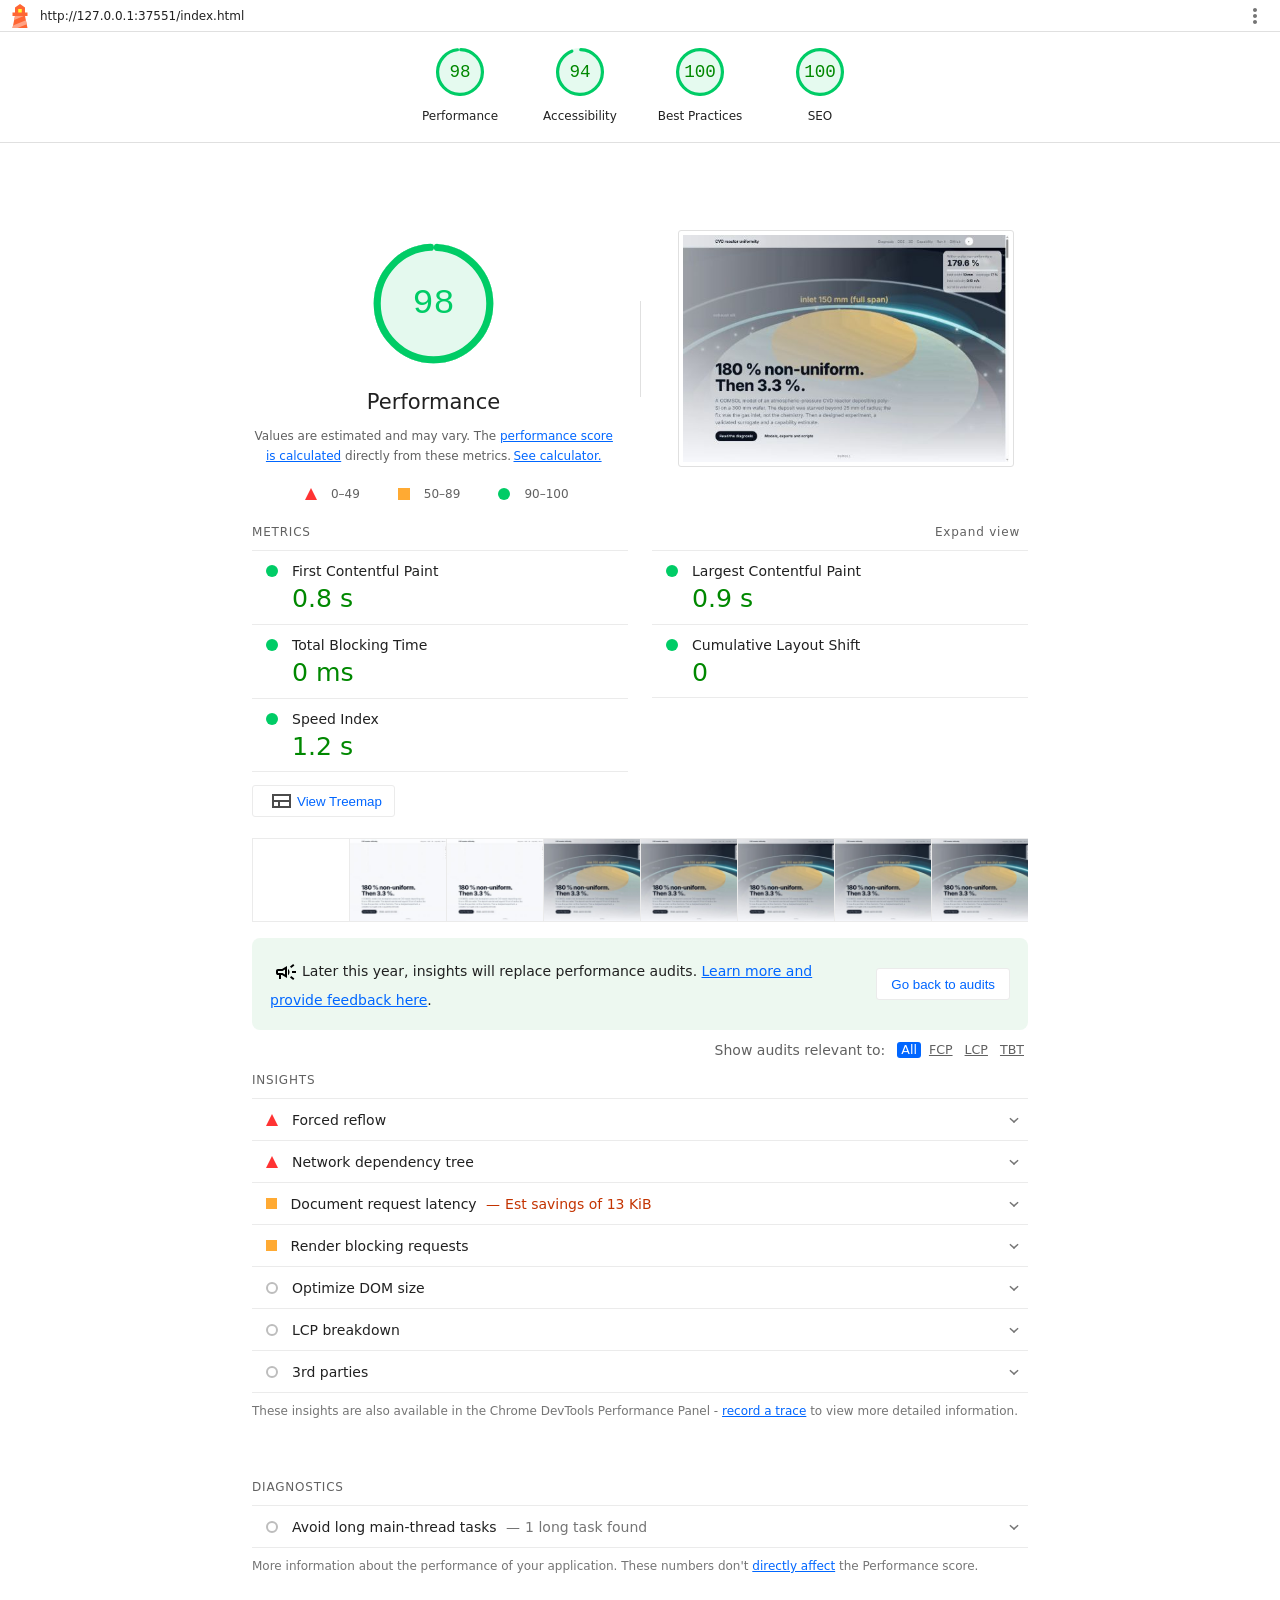
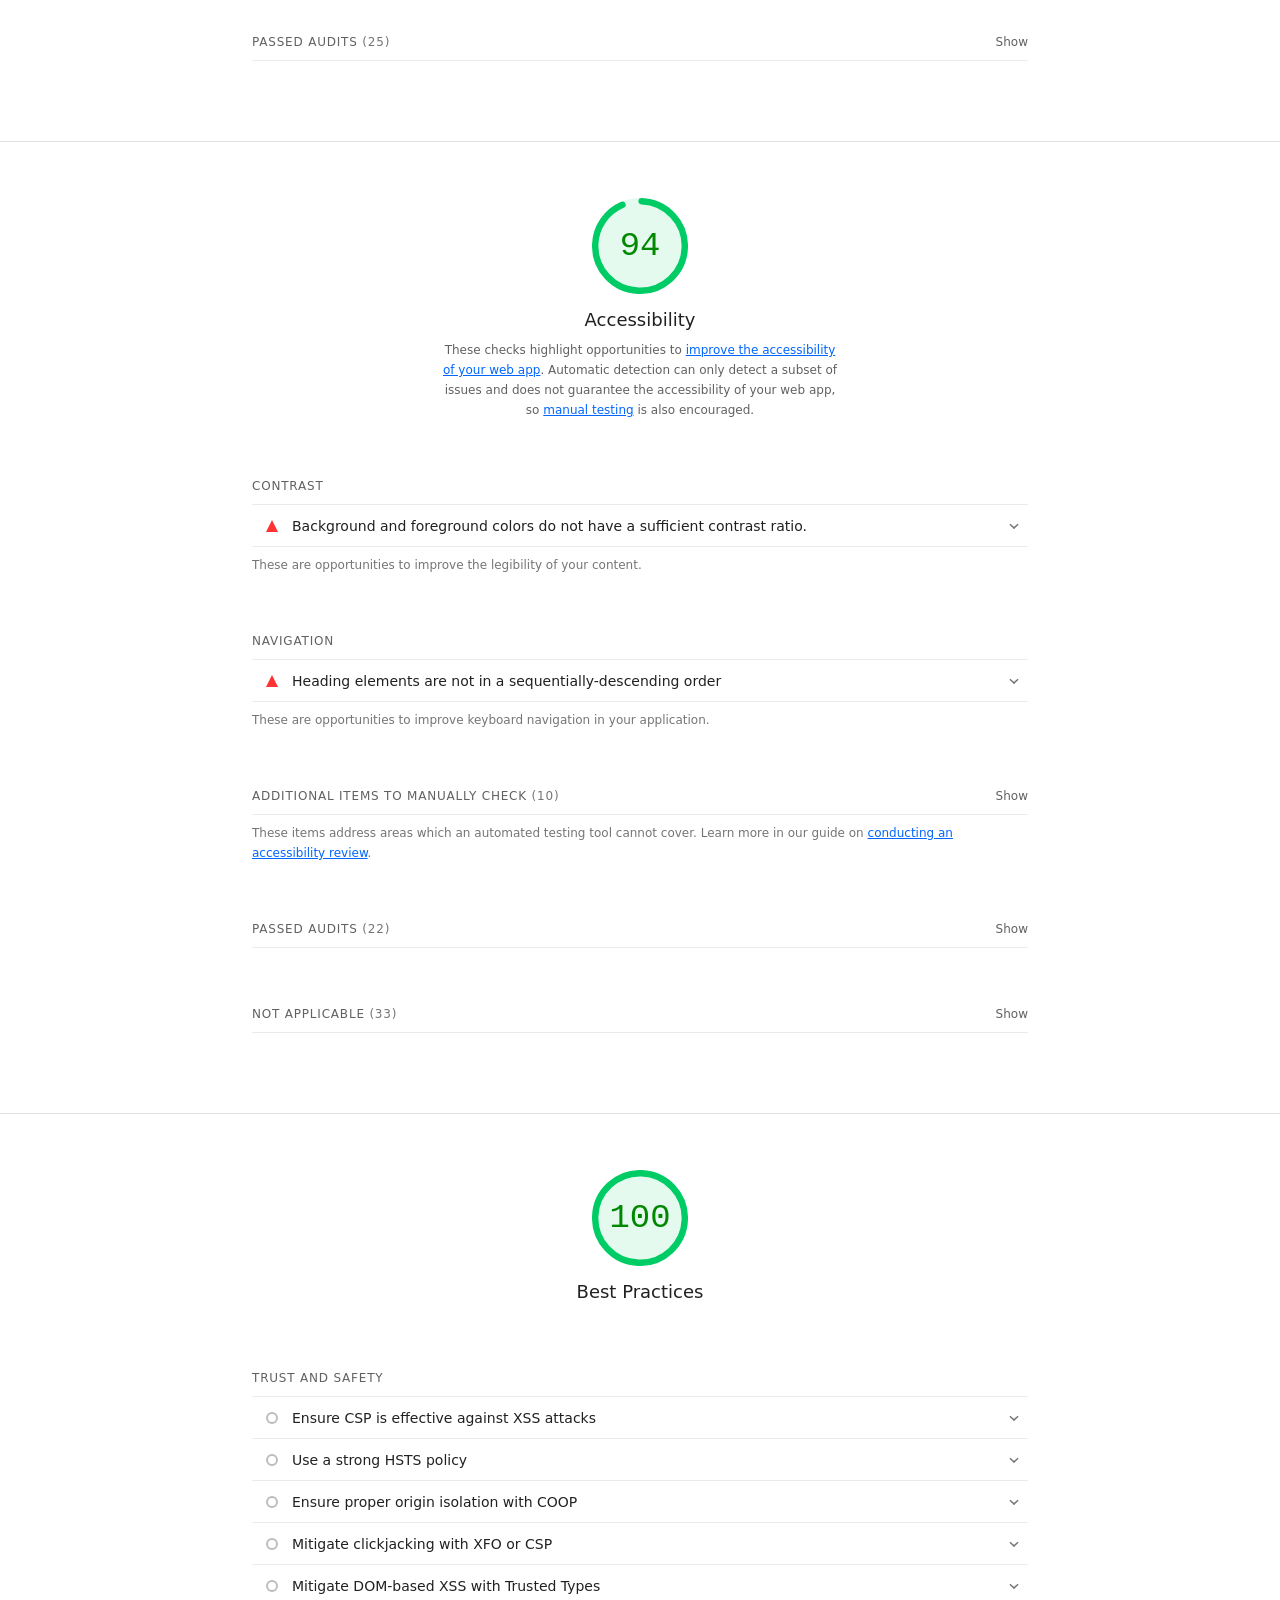
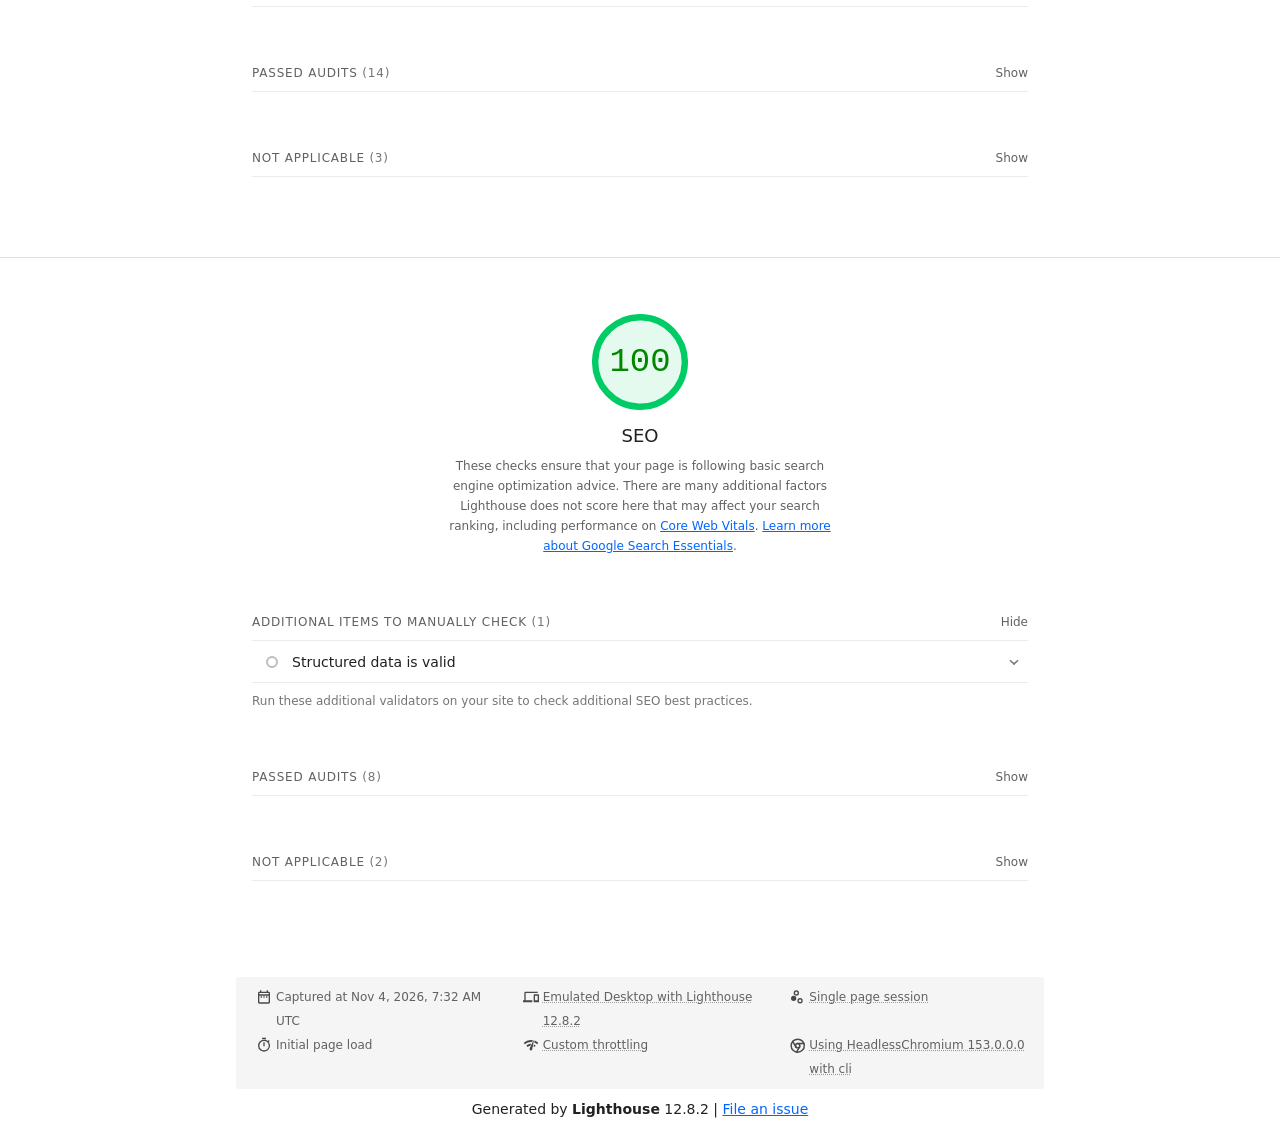
==== commit 942e74ef: "Keep one Lighthouse report under docs/qa (the round-3 run), named lighthouse.report.html and .json" ====
--- a/docs/qa/lighthouse.report.html
+++ b/docs/qa/lighthouse.report.html
@@ -17,7 +17,7 @@
 
   <div id="lh-log"></div>
 
-  <script>window.__LIGHTHOUSE_JSON__ = {"lighthouseVersion":"12.8.2","requestedUrl":"http://localhost:8105/","mainDocumentUrl":"http://localhost:8105/","finalDisplayedUrl":"http://localhost:8105/","finalUrl":"http://localhost:8105/","fetchTime":"2026-11-04T04:43:30.869Z","gatherMode":"navigation","runWarnings":[],"userAgent":"Mozilla/5.0 (X11; Linux x86_64) AppleWebKit/537.36 (KHTML, like Gecko) HeadlessChrome/153.0.0.0 Safari/537.36","environment":{"networkUserAgent":"Mozilla/5.0 (Macintosh; Intel Mac OS X 10_15_7) AppleWebKit/537.36 (KHTML, like Gecko) Chrome/136.0.0.0 Safari/537.36","hostUserAgent":"Mozilla/5.0 (X11; Linux x86_64) AppleWebKit/537.36 (KHTML, like Gecko) HeadlessChrome/153.0.0.0 Safari/537.36","benchmarkIndex":2489.5,"credits":{"axe-core":"4.14.0"}},"audits":{"is-on-https":{"id":"is-on-https","title":"Uses HTTPS","description":"All sites should be protected with HTTPS, even ones that don't handle sensitive data. This includes avoiding [mixed content](https://developers.google.com/web/fundamentals/security/prevent-mixed-content/what-is-mixed-content), where some resources are loaded over HTTP despite the initial request being served over HTTPS. HTTPS prevents intruders from tampering with or passively listening in on the communications between your app and your users, and is a prerequisite for HTTP/2 and many new web platform APIs. [Learn more about HTTPS](https://developer.chrome.com/docs/lighthouse/pwa/is-on-https/).","score":1,"scoreDisplayMode":"binary","details":{"type":"table","headings":[{"key":"url","valueType":"url","label":"Insecure URL"},{"key":"resolution","valueType":"text","label":"Request Resolution"}],"items":[]}},"redirects-http":{"id":"redirects-http","title":"Redirects HTTP traffic to HTTPS","description":"Make sure that you redirect all HTTP traffic to HTTPS in order to enable secure web features for all your users. [Learn more](https://developer.chrome.com/docs/lighthouse/pwa/redirects-http/).","score":null,"scoreDisplayMode":"notApplicable"},"viewport":{"id":"viewport","title":"Has a `\u003cmeta name=\"viewport\">` tag with `width` or `initial-scale`","description":"A `\u003cmeta name=\"viewport\">` not only optimizes your app for mobile screen sizes, but also prevents [a 300 millisecond delay to user input](https://developer.chrome.com/blog/300ms-tap-delay-gone-away/). [Learn more about using the viewport meta tag](https://developer.chrome.com/docs/lighthouse/pwa/viewport/).","score":1,"scoreDisplayMode":"metricSavings","warnings":[],"metricSavings":{"INP":0},"details":{"type":"debugdata","viewportContent":"width=device-width, initial-scale=1"},"guidanceLevel":3},"first-contentful-paint":{"id":"first-contentful-paint","title":"First Contentful Paint","description":"First Contentful Paint marks the time at which the first text or image is painted. [Learn more about the First Contentful Paint metric](https://developer.chrome.com/docs/lighthouse/performance/first-contentful-paint/).","score":1,"scoreDisplayMode":"numeric","numericValue":327.9937500000001,"numericUnit":"millisecond","displayValue":"0.3 s","scoringOptions":{"p10":934,"median":1600}},"largest-contentful-paint":{"id":"largest-contentful-paint","title":"Largest Contentful Paint","description":"Largest Contentful Paint marks the time at which the largest text or image is painted. [Learn more about the Largest Contentful Paint metric](https://developer.chrome.com/docs/lighthouse/performance/lighthouse-largest-contentful-paint/)","score":0.97,"scoreDisplayMode":"numeric","numericValue":826.7950000000001,"numericUnit":"millisecond","displayValue":"0.8 s","scoringOptions":{"p10":1200,"median":2400}},"first-meaningful-paint":{"id":"first-meaningful-paint","title":"First Meaningful Paint","description":"First Meaningful Paint measures when the primary content of a page is visible. [Learn more about the First Meaningful Paint metric](https://developer.chrome.com/docs/lighthouse/performance/first-meaningful-paint/).","score":null,"scoreDisplayMode":"notApplicable"},"speed-index":{"id":"speed-index","title":"Speed Index","description":"Speed Index shows how quickly the contents of a page are visibly populated. [Learn more about the Speed Index metric](https://developer.chrome.com/docs/lighthouse/performance/speed-index/).","score":0.99,"scoreDisplayMode":"numeric","numericValue":861.8534992962376,"numericUnit":"millisecond","displayValue":"0.9 s","scoringOptions":{"p10":1311,"median":2300}},"screenshot-thumbnails":{"id":"screenshot-thumbnails","title":"Screenshot Thumbnails","description":"This is what the load of your site looked like.","score":1,"scoreDisplayMode":"informative","details":{"type":"filmstrip","scale":3000,"items":[{"timing":375,"timestamp":6590024650,"data":"[data-uri]"},{"timing":750,"timestamp":6590399650,"data":"[data-uri]"},{"timing":1125,"timestamp":6590774650,"data":"[data-uri]"},{"timing":1500,"timestamp":6591149650,"data":"[data-uri]"},{"timing":1875,"timestamp":6591524650,"data":"[data-uri]"},{"timing":2250,"timestamp":6591899650,"data":"[data-uri]"},{"timing":2625,"timestamp":6592274650,"data":"[data-uri]"},{"timing":3000,"timestamp":6592649650,"data":"[data-uri]"}]}},"final-screenshot":{"id":"final-screenshot","title":"Final Screenshot","description":"The last screenshot captured of the pageload.","score":1,"scoreDisplayMode":"informative","details":{"type":"screenshot","timing":2261,"timestamp":6591910981,"data":"[data-uri]"}},"total-blocking-time":{"id":"total-blocking-time","title":"Total Blocking Time","description":"Sum of all time periods between FCP and Time to Interactive, when task length exceeded 50ms, expressed in milliseconds. [Learn more about the Total Blocking Time metric](https://developer.chrome.com/docs/lighthouse/performance/lighthouse-total-blocking-time/).","score":1,"scoreDisplayMode":"numeric","numericValue":0,"numericUnit":"millisecond","displayValue":"0 ms","scoringOptions":{"p10":150,"median":350}},"max-potential-fid":{"id":"max-potential-fid","title":"Max Potential First Input Delay","description":"The maximum potential First Input Delay that your users could experience is the duration of the longest task. [Learn more about the Maximum Potential First Input Delay metric](https://developer.chrome.com/docs/lighthouse/performance/lighthouse-max-potential-fid/).","score":1,"scoreDisplayMode":"numeric","numericValue":16,"numericUnit":"millisecond","displayValue":"20 ms"},"cumulative-layout-shift":{"id":"cumulative-layout-shift","title":"Cumulative Layout Shift","description":"Cumulative Layout Shift measures the movement of visible elements within the viewport. [Learn more about the Cumulative Layout Shift metric](https://web.dev/articles/cls).","score":1,"scoreDisplayMode":"numeric","numericValue":0,"numericUnit":"unitless","displayValue":"0","scoringOptions":{"p10":0.1,"median":0.25},"details":{"type":"debugdata","items":[{"cumulativeLayoutShiftMainFrame":0,"newEngineResult":{"cumulativeLayoutShift":0,"cumulativeLayoutShiftMainFrame":0},"newEngineResultDiffered":false}]}},"errors-in-console":{"id":"errors-in-console","title":"No browser errors logged to the console","description":"Errors logged to the console indicate unresolved problems. They can come from network request failures and other browser concerns. [Learn more about this errors in console diagnostic audit](https://developer.chrome.com/docs/lighthouse/best-practices/errors-in-console/)","score":1,"scoreDisplayMode":"binary","details":{"type":"table","headings":[{"key":"sourceLocation","valueType":"source-location","label":"Source"},{"key":"description","valueType":"code","label":"Description"}],"items":[]}},"server-response-time":{"id":"server-response-time","title":"Initial server response time was short","description":"Keep the server response time for the main document short because all other requests depend on it. [Learn more about the Time to First Byte metric](https://developer.chrome.com/docs/lighthouse/performance/time-to-first-byte/).","score":1,"scoreDisplayMode":"metricSavings","numericValue":0.649,"numericUnit":"millisecond","displayValue":"Root document took 0 ms","metricSavings":{"FCP":0,"LCP":0},"details":{"type":"opportunity","headings":[{"key":"url","valueType":"url","label":"URL"},{"key":"responseTime","valueType":"timespanMs","label":"Time Spent"}],"items":[{"url":"http://localhost:8105/","responseTime":0.649}],"overallSavingsMs":0},"guidanceLevel":1},"interactive":{"id":"interactive","title":"Time to Interactive","description":"Time to Interactive is the amount of time it takes for the page to become fully interactive. [Learn more about the Time to Interactive metric](https://developer.chrome.com/docs/lighthouse/performance/interactive/).","score":1,"scoreDisplayMode":"numeric","numericValue":826.7950000000001,"numericUnit":"millisecond","displayValue":"0.8 s"},"user-timings":{"id":"user-timings","title":"User Timing marks and measures","description":"Consider instrumenting your app with the User Timing API to measure your app's real-world performance during key user experiences. [Learn more about User Timing marks](https://developer.chrome.com/docs/lighthouse/performance/user-timings/).","score":null,"scoreDisplayMode":"notApplicable","details":{"type":"table","headings":[{"key":"name","valueType":"text","label":"Name"},{"key":"timingType","valueType":"text","label":"Type"},{"key":"startTime","valueType":"ms","granularity":0.01,"label":"Start Time"},{"key":"duration","valueType":"ms","granularity":0.01,"label":"Duration"}],"items":[]},"guidanceLevel":2},"critical-request-chains":{"id":"critical-request-chains","title":"Avoid chaining critical requests","description":"The Critical Request Chains below show you what resources are loaded with a high priority. Consider reducing the length of chains, reducing the download size of resources, or deferring the download of unnecessary resources to improve page load. [Learn how to avoid chaining critical requests](https://developer.chrome.com/docs/lighthouse/performance/critical-request-chains/).","score":1,"scoreDisplayMode":"informative","displayValue":"10 chains found","details":{"type":"criticalrequestchain","chains":{"74C3B442136354933FE2101A9A6FE098":{"request":{"url":"http://localhost:8105/","startTime":6589.653858,"endTime":6589.655983,"responseReceivedTime":6589.655368,"transferSize":19106},"children":{"12596.2":{"request":{"url":"http://localhost:8105/assets/site.css","startTime":6589.67197,"endTime":6589.676697,"responseReceivedTime":6589.67615,"transferSize":9756}},"12596.9":{"request":{"url":"http://localhost:8105/assets/scene.js","startTime":6589.680922,"endTime":6589.685951,"responseReceivedTime":6589.685316,"transferSize":14069},"children":{"12596.25":{"request":{"url":"http://localhost:8105/assets/three-kit.js","startTime":6589.772229,"endTime":6589.776785,"responseReceivedTime":6589.775162000001,"transferSize":6589},"children":{"12596.27":{"request":{"url":"https://cdn.jsdelivr.net/npm/three@0.186.1/examples/jsm/postprocessing/EffectComposer.js","startTime":6589.781767,"endTime":6590.009163,"responseReceivedTime":6590.008751,"transferSize":2579},"children":{"12596.35":{"request":{"url":"https://cdn.jsdelivr.net/npm/three@0.186.1/examples/jsm/shaders/CopyShader.js","startTime":6590.020995,"endTime":6590.067299,"responseReceivedTime":6590.066728,"transferSize":479}},"12596.36":{"request":{"url":"https://cdn.jsdelivr.net/npm/three@0.186.1/examples/jsm/postprocessing/ShaderPass.js","startTime":6590.021073,"endTime":6590.069086,"responseReceivedTime":6590.068644,"transferSize":1173}},"12596.37":{"request":{"url":"https://cdn.jsdelivr.net/npm/three@0.186.1/examples/jsm/postprocessing/MaskPass.js","startTime":6590.021159,"endTime":6590.070185,"responseReceivedTime":6590.069833,"transferSize":1187}}}},"12596.28":{"request":{"url":"https://cdn.jsdelivr.net/npm/three@0.186.1/examples/jsm/postprocessing/RenderPass.js","startTime":6589.782337,"endTime":6590.009892,"responseReceivedTime":6590.009404999999,"transferSize":1453},"children":{"12596.33":{"request":{"url":"https://cdn.jsdelivr.net/npm/three@0.186.1/examples/jsm/postprocessing/Pass.js","startTime":6590.020732,"endTime":6590.069689,"responseReceivedTime":6590.069284,"transferSize":1668}}}},"12596.29":{"request":{"url":"https://cdn.jsdelivr.net/npm/three@0.186.1/examples/jsm/postprocessing/UnrealBloomPass.js","startTime":6589.782493,"endTime":6590.011625,"responseReceivedTime":6590.011148,"transferSize":4098},"children":{"12596.38":{"request":{"url":"https://cdn.jsdelivr.net/npm/three@0.186.1/examples/jsm/shaders/LuminosityHighPassShader.js","startTime":6590.022883,"endTime":6590.068289,"responseReceivedTime":6590.067647,"transferSize":606}}}},"12596.30":{"request":{"url":"https://cdn.jsdelivr.net/npm/three@0.186.1/examples/jsm/postprocessing/BokehPass.js","startTime":6589.782601,"endTime":6590.011444,"responseReceivedTime":6590.010702,"transferSize":1960},"children":{"12596.39":{"request":{"url":"https://cdn.jsdelivr.net/npm/three@0.186.1/examples/jsm/shaders/BokehShader.js","startTime":6590.023093,"endTime":6590.072412,"responseReceivedTime":6590.071752,"transferSize":1142}}}},"12596.31":{"request":{"url":"https://cdn.jsdelivr.net/npm/three@0.186.1/examples/jsm/postprocessing/OutputPass.js","startTime":6589.782701,"endTime":6590.010455,"responseReceivedTime":6590.010069,"transferSize":1562},"children":{"12596.34":{"request":{"url":"https://cdn.jsdelivr.net/npm/three@0.186.1/examples/jsm/shaders/OutputShader.js","startTime":6590.020917,"endTime":6590.066196,"responseReceivedTime":6590.065667,"transferSize":818}}}},"12596.32":{"request":{"url":"https://cdn.jsdelivr.net/npm/three@0.186.1/examples/jsm/environments/RoomEnvironment.js","startTime":6589.783327,"endTime":6590.008428,"responseReceivedTime":6590.007774000001,"transferSize":2102}}}},"12596.26":{"request":{"url":"https://cdn.jsdelivr.net/npm/three@0.186.1/examples/jsm/controls/OrbitControls.js","startTime":6589.77241,"endTime":6590.028537,"responseReceivedTime":6590.027946999999,"transferSize":7783}}}}}}},"longestChain":{"duration":418.5540000004694,"length":5,"transferSize":1142}},"guidanceLevel":1},"redirects":{"id":"redirects","title":"Avoid multiple page redirects","description":"Redirects introduce additional delays before the page can be loaded. [Learn how to avoid page redirects](https://developer.chrome.com/docs/lighthouse/performance/redirects/).","score":1,"scoreDisplayMode":"metricSavings","numericValue":0,"numericUnit":"millisecond","displayValue":"","metricSavings":{"LCP":0,"FCP":0},"details":{"type":"opportunity","headings":[],"items":[],"overallSavingsMs":0},"guidanceLevel":2},"image-aspect-ratio":{"id":"image-aspect-ratio","title":"Displays images with correct aspect ratio","description":"Image display dimensions should match natural aspect ratio. [Learn more about image aspect ratio](https://developer.chrome.com/docs/lighthouse/best-practices/image-aspect-ratio/).","score":1,"scoreDisplayMode":"binary","details":{"type":"table","headings":[{"key":"node","valueType":"node","label":""},{"key":"url","valueType":"url","label":"URL"},{"key":"displayedAspectRatio","valueType":"text","label":"Aspect Ratio (Displayed)"},{"key":"actualAspectRatio","valueType":"text","label":"Aspect Ratio (Actual)"}],"items":[]}},"image-size-responsive":{"id":"image-size-responsive","title":"Serves images with appropriate resolution","description":"Image natural dimensions should be proportional to the display size and the pixel ratio to maximize image clarity. [Learn how to provide responsive images](https://web.dev/articles/serve-responsive-images).","score":1,"scoreDisplayMode":"binary","details":{"type":"table","headings":[{"key":"node","valueType":"node","label":""},{"key":"url","valueType":"url","label":"URL"},{"key":"displayedSize","valueType":"text","label":"Displayed size"},{"key":"actualSize","valueType":"text","label":"Actual size"},{"key":"expectedSize","valueType":"text","label":"Expected size"}],"items":[]}},"deprecations":{"id":"deprecations","title":"Avoids deprecated APIs","description":"Deprecated APIs will eventually be removed from the browser. [Learn more about deprecated APIs](https://developer.chrome.com/docs/lighthouse/best-practices/deprecations/).","score":1,"scoreDisplayMode":"binary","details":{"type":"table","headings":[{"key":"value","valueType":"text","label":"Deprecation / Warning"},{"key":"source","valueType":"source-location","label":"Source"}],"items":[]}},"third-party-cookies":{"id":"third-party-cookies","title":"Avoids third-party cookies","description":"Third-party cookies may be blocked in some contexts. [Learn more about preparing for third-party cookie restrictions](https://privacysandbox.google.com/cookies/prepare/overview).","score":1,"scoreDisplayMode":"binary","details":{"type":"table","headings":[{"key":"name","valueType":"text","label":"Name"},{"key":"url","valueType":"url","label":"URL"}],"items":[]}},"mainthread-work-breakdown":{"id":"mainthread-work-breakdown","title":"Minimizes main-thread work","description":"Consider reducing the time spent parsing, compiling and executing JS. You may find delivering smaller JS payloads helps with this. [Learn how to minimize main-thread work](https://developer.chrome.com/docs/lighthouse/performance/mainthread-work-breakdown/)","score":1,"scoreDisplayMode":"metricSavings","numericValue":349.8930000000012,"numericUnit":"millisecond","displayValue":"0.3 s","metricSavings":{"TBT":0},"details":{"type":"table","headings":[{"key":"groupLabel","valueType":"text","label":"Category"},{"key":"duration","valueType":"ms","granularity":1,"label":"Time Spent"}],"items":[{"group":"other","groupLabel":"Other","duration":198.74800000000096},{"group":"scriptEvaluation","groupLabel":"Script Evaluation","duration":68.49300000000027},{"group":"styleLayout","groupLabel":"Style & Layout","duration":54.14599999999998},{"group":"scriptParseCompile","groupLabel":"Script Parsing & Compilation","duration":13.555000000000001},{"group":"paintCompositeRender","groupLabel":"Rendering","duration":8.401000000000021},{"group":"garbageCollection","groupLabel":"Garbage Collection","duration":4.1679999999999975},{"group":"parseHTML","groupLabel":"Parse HTML & CSS","duration":2.3819999999999997}],"sortedBy":["duration"]},"guidanceLevel":1},"bootup-time":{"id":"bootup-time","title":"JavaScript execution time","description":"Consider reducing the time spent parsing, compiling, and executing JS. You may find delivering smaller JS payloads helps with this. [Learn how to reduce Javascript execution time](https://developer.chrome.com/docs/lighthouse/performance/bootup-time/).","score":1,"scoreDisplayMode":"metricSavings","numericValue":31.03400000000001,"numericUnit":"millisecond","displayValue":"0.0 s","metricSavings":{"TBT":0},"details":{"type":"table","headings":[{"key":"url","valueType":"url","label":"URL"},{"key":"total","granularity":1,"valueType":"ms","label":"Total CPU Time"},{"key":"scripting","granularity":1,"valueType":"ms","label":"Script Evaluation"},{"key":"scriptParseCompile","granularity":1,"valueType":"ms","label":"Script Parse"}],"items":[{"url":"Unattributable","total":138.40999999999985,"scripting":1.505,"scriptParseCompile":0},{"url":"http://localhost:8105/","total":76.82399999999998,"scripting":3.239999999999999,"scriptParseCompile":0.9390000000000001},{"url":"https://cdn.jsdelivr.net/npm/gsap@3.15.0/dist/gsap.min.js","total":69.29399999999993,"scripting":23.96600000000001,"scriptParseCompile":1.384}],"summary":{"wastedMs":31.03400000000001},"sortedBy":["total"]},"guidanceLevel":1},"uses-rel-preconnect":{"id":"uses-rel-preconnect","title":"Preconnect to required origins","description":"Consider adding `preconnect` or `dns-prefetch` resource hints to establish early connections to important third-party origins. [Learn how to preconnect to required origins](https://developer.chrome.com/docs/lighthouse/performance/uses-rel-preconnect/).","score":1,"scoreDisplayMode":"metricSavings","numericValue":0,"numericUnit":"millisecond","displayValue":"","warnings":[],"metricSavings":{"LCP":0,"FCP":0},"details":{"type":"opportunity","headings":[],"items":[],"overallSavingsMs":0,"sortedBy":["wastedMs"]},"guidanceLevel":3},"font-display":{"id":"font-display","title":"All text remains visible during webfont loads","description":"Leverage the `font-display` CSS feature to ensure text is user-visible while webfonts are loading. [Learn more about `font-display`](https://developer.chrome.com/docs/lighthouse/performance/font-display/).","score":1,"scoreDisplayMode":"metricSavings","warnings":[],"details":{"type":"table","headings":[{"key":"url","valueType":"url","label":"URL"},{"key":"wastedMs","valueType":"ms","label":"Est Savings"}],"items":[]},"guidanceLevel":3},"diagnostics":{"id":"diagnostics","title":"Diagnostics","description":"Collection of useful page vitals.","score":1,"scoreDisplayMode":"informative","details":{"type":"debugdata","items":[{"numRequests":33,"numScripts":23,"numStylesheets":1,"numFonts":0,"numTasks":1092,"numTasksOver10ms":8,"numTasksOver25ms":2,"numTasksOver50ms":0,"numTasksOver100ms":0,"numTasksOver500ms":0,"rtt":0.1035,"throughput":122076298.28995007,"maxRtt":63.434000000000026,"maxServerLatency":2.3974999999999995,"totalByteWeight":1388389,"totalTaskTime":349.8929999999998,"mainDocumentTransferSize":19106}]}},"network-requests":{"id":"network-requests","title":"Network Requests","description":"Lists the network requests that were made during page load.","score":1,"scoreDisplayMode":"informative","details":{"type":"table","headings":[{"key":"url","valueType":"url","label":"URL"},{"key":"protocol","valueType":"text","label":"Protocol"},{"key":"networkRequestTime","valueType":"ms","granularity":1,"label":"Network Request Time"},{"key":"networkEndTime","valueType":"ms","granularity":1,"label":"Network End Time"},{"key":"transferSize","valueType":"bytes","displayUnit":"kb","granularity":1,"label":"Transfer Size"},{"key":"resourceSize","valueType":"bytes","displayUnit":"kb","granularity":1,"label":"Resource Size"},{"key":"statusCode","valueType":"text","label":"Status Code"},{"key":"mimeType","valueType":"text","label":"MIME Type"},{"key":"resourceType","valueType":"text","label":"Resource Type"}],"items":[{"url":"http://localhost:8105/","sessionTargetType":"page","protocol":"http/1.0","rendererStartTime":0,"networkRequestTime":2.4909999994561076,"networkEndTime":4.615999999456108,"finished":true,"transferSize":19106,"resourceSize":18917,"statusCode":200,"mimeType":"text/html","resourceType":"Document","priority":"VeryHigh","experimentalFromMainFrame":true,"entity":"localhost"},{"url":"http://localhost:8105/assets/site.css","sessionTargetType":"page","protocol":"http/1.0","rendererStartTime":15.273000000044703,"networkRequestTime":20.60300000011921,"networkEndTime":25.329999999143183,"finished":true,"transferSize":9756,"resourceSize":9569,"statusCode":200,"mimeType":"text/css","resourceType":"Stylesheet","priority":"VeryHigh","experimentalFromMainFrame":true,"entity":"localhost"},{"url":"https://cdn.jsdelivr.net/npm/three@0.186.1/build/three.module.js","sessionTargetType":"page","protocol":"h2","rendererStartTime":19.023999999277294,"networkRequestTime":20.940999999642372,"networkEndTime":399.7839999990538,"finished":true,"transferSize":104586,"resourceSize":662772,"statusCode":200,"mimeType":"application/javascript","resourceType":"Script","priority":"High","isLinkPreload":true,"experimentalFromMainFrame":true,"entity":"JSDelivr CDN"},{"url":"https://cdn.jsdelivr.net/npm/gsap@3.15.0/dist/gsap.min.js","sessionTargetType":"page","protocol":"h2","rendererStartTime":19.2629999993369,"networkRequestTime":38.52499999944121,"networkEndTime":374.2869999995455,"finished":true,"transferSize":25826,"resourceSize":72927,"statusCode":200,"mimeType":"application/javascript","resourceType":"Script","priority":"Low","experimentalFromMainFrame":true,"entity":"JSDelivr CDN"},{"url":"https://cdn.jsdelivr.net/npm/gsap@3.15.0/dist/ScrollTrigger.min.js","sessionTargetType":"page","protocol":"h2","rendererStartTime":20.796000000089407,"networkRequestTime":38.77199999988079,"networkEndTime":370.7079999996349,"finished":true,"transferSize":16693,"resourceSize":44575,"statusCode":200,"mimeType":"application/javascript","resourceType":"Script","priority":"Low","experimentalFromMainFrame":true,"entity":"JSDelivr CDN"},{"url":"https://cdn.jsdelivr.net/npm/lenis@1.3.27/dist/lenis.min.js","sessionTargetType":"page","protocol":"h2","rendererStartTime":23.06199999898672,"networkRequestTime":38.99099999945611,"networkEndTime":375.1359999999404,"finished":true,"transferSize":5713,"resourceSize":18815,"statusCode":200,"mimeType":"application/javascript","resourceType":"Script","priority":"Low","experimentalFromMainFrame":true,"entity":"JSDelivr CDN"},{"url":"http://localhost:8105/assets/data.js","sessionTargetType":"page","protocol":"http/1.0","rendererStartTime":23.28099999949336,"networkRequestTime":39.24099999945611,"networkEndTime":56.18499999959022,"finished":true,"transferSize":311467,"resourceSize":311271,"statusCode":200,"mimeType":"text/javascript","resourceType":"Script","priority":"Low","experimentalFromMainFrame":true,"entity":"localhost"},{"url":"http://localhost:8105/assets/site.js","sessionTargetType":"page","protocol":"http/1.0","rendererStartTime":23.356999999843538,"networkRequestTime":39.51899999938905,"networkEndTime":55.313000000081956,"finished":true,"transferSize":5122,"resourceSize":4928,"statusCode":200,"mimeType":"text/javascript","resourceType":"Script","priority":"Low","experimentalFromMainFrame":true,"entity":"localhost"},{"url":"http://localhost:8105/assets/scene.js","sessionTargetType":"page","protocol":"http/1.0","rendererStartTime":23.440999999642372,"networkRequestTime":29.554999998770654,"networkEndTime":34.583999999798834,"finished":true,"transferSize":14069,"resourceSize":13874,"statusCode":200,"mimeType":"text/javascript","resourceType":"Script","priority":"High","experimentalFromMainFrame":true,"entity":"localhost"},{"url":"http://localhost:8105/assets/fig_profiles_dark.svg","sessionTargetType":"page","protocol":"http/1.0","rendererStartTime":23.548999999649823,"networkRequestTime":29.70799999963492,"networkEndTime":35.873999998904765,"finished":true,"transferSize":51929,"resourceSize":51736,"statusCode":200,"mimeType":"image/svg+xml","resourceType":"Image","priority":"Medium","experimentalFromMainFrame":true,"entity":"localhost"},{"url":"http://localhost:8105/assets/fig_doe_dark.svg","sessionTargetType":"page","protocol":"http/1.0","rendererStartTime":23.61799999885261,"networkRequestTime":29.81099999882281,"networkEndTime":35.69900000002235,"finished":true,"transferSize":46660,"resourceSize":46467,"statusCode":200,"mimeType":"image/svg+xml","resourceType":"Image","priority":"Medium","experimentalFromMainFrame":true,"entity":"localhost"},{"url":"http://localhost:8105/assets/fig_wafer3d_dark.png","sessionTargetType":"page","protocol":"http/1.0","rendererStartTime":23.679999998770654,"networkRequestTime":37.94099999964237,"networkEndTime":55.51799999922514,"finished":true,"transferSize":174070,"resourceSize":173880,"statusCode":200,"mimeType":"image/png","resourceType":"Image","priority":"Medium","experimentalFromMainFrame":true,"entity":"localhost"},{"url":"[data-uri]","sessionTargetType":"page","protocol":"data","rendererStartTime":37.76799999922514,"networkRequestTime":37.76799999922514,"networkEndTime":37.87099999934435,"finished":true,"transferSize":0,"resourceSize":37,"statusCode":200,"mimeType":"image/gif","resourceType":"Image","priority":"Low","experimentalFromMainFrame":true},{"url":"http://localhost:8105/assets/three-kit.js","sessionTargetType":"page","protocol":"http/1.0","rendererStartTime":118.9089999999851,"networkRequestTime":120.86199999973178,"networkEndTime":125.41799999959767,"finished":true,"transferSize":6589,"resourceSize":6395,"statusCode":200,"mimeType":"text/javascript","resourceType":"Script","priority":"High","experimentalFromMainFrame":true,"entity":"localhost"},{"url":"https://cdn.jsdelivr.net/npm/three@0.186.1/examples/jsm/controls/OrbitControls.js","sessionTargetType":"page","protocol":"h2","rendererStartTime":119.01699999999255,"networkRequestTime":121.04299999866635,"networkEndTime":377.1699999999255,"finished":true,"transferSize":7783,"resourceSize":40755,"statusCode":200,"mimeType":"application/javascript","resourceType":"Script","priority":"High","experimentalFromMainFrame":true,"entity":"JSDelivr CDN"},{"url":"https://cdn.jsdelivr.net/npm/three@0.186.1/examples/jsm/postprocessing/EffectComposer.js","sessionTargetType":"page","protocol":"h2","rendererStartTime":128.58599999919534,"networkRequestTime":130.3999999994412,"networkEndTime":357.7959999991581,"finished":true,"transferSize":2579,"resourceSize":8501,"statusCode":200,"mimeType":"application/javascript","resourceType":"Script","priority":"High","experimentalFromMainFrame":true,"entity":"JSDelivr CDN"},{"url":"https://cdn.jsdelivr.net/npm/three@0.186.1/examples/jsm/postprocessing/RenderPass.js","sessionTargetType":"page","protocol":"h2","rendererStartTime":130.20199999958277,"networkRequestTime":130.9699999988079,"networkEndTime":358.5249999994412,"finished":true,"transferSize":1453,"resourceSize":4280,"statusCode":200,"mimeType":"application/javascript","resourceType":"Script","priority":"High","experimentalFromMainFrame":true,"entity":"JSDelivr CDN"},{"url":"https://cdn.jsdelivr.net/npm/three@0.186.1/examples/jsm/postprocessing/UnrealBloomPass.js","sessionTargetType":"page","protocol":"h2","rendererStartTime":130.34699999913573,"networkRequestTime":131.1259999992326,"networkEndTime":360.25799999944866,"finished":true,"transferSize":4098,"resourceSize":15397,"statusCode":200,"mimeType":"application/javascript","resourceType":"Script","priority":"High","experimentalFromMainFrame":true,"entity":"JSDelivr CDN"},{"url":"https://cdn.jsdelivr.net/npm/three@0.186.1/examples/jsm/postprocessing/BokehPass.js","sessionTargetType":"page","protocol":"h2","rendererStartTime":130.4320000000298,"networkRequestTime":131.23399999924004,"networkEndTime":360.07699999958277,"finished":true,"transferSize":1960,"resourceSize":5531,"statusCode":200,"mimeType":"application/javascript","resourceType":"Script","priority":"High","experimentalFromMainFrame":true,"entity":"JSDelivr CDN"},{"url":"https://cdn.jsdelivr.net/npm/three@0.186.1/examples/jsm/postprocessing/OutputPass.js","sessionTargetType":"page","protocol":"h2","rendererStartTime":130.48300000000745,"networkRequestTime":131.33399999979883,"networkEndTime":359.08799999952316,"finished":true,"transferSize":1562,"resourceSize":4184,"statusCode":200,"mimeType":"application/javascript","resourceType":"Script","priority":"High","experimentalFromMainFrame":true,"entity":"JSDelivr CDN"},{"url":"https://cdn.jsdelivr.net/npm/three@0.186.1/examples/jsm/environments/RoomEnvironment.js","sessionTargetType":"page","protocol":"h2","rendererStartTime":130.53999999910593,"networkRequestTime":131.95999999996275,"networkEndTime":357.06099999975413,"finished":true,"transferSize":2102,"resourceSize":4960,"statusCode":200,"mimeType":"application/javascript","resourceType":"Script","priority":"High","experimentalFromMainFrame":true,"entity":"JSDelivr CDN"},{"url":"https://cdn.jsdelivr.net/npm/three@0.186.1/examples/jsm/postprocessing/Pass.js","sessionTargetType":"page","protocol":"h2","rendererStartTime":368.456999999471,"networkRequestTime":369.3649999992922,"networkEndTime":418.3219999996945,"finished":true,"transferSize":1668,"resourceSize":4218,"statusCode":200,"mimeType":"application/javascript","resourceType":"Script","priority":"High","experimentalFromMainFrame":true,"entity":"JSDelivr CDN"},{"url":"https://cdn.jsdelivr.net/npm/three@0.186.1/examples/jsm/shaders/OutputShader.js","sessionTargetType":"page","protocol":"h2","rendererStartTime":368.6959999995306,"networkRequestTime":369.5499999988824,"networkEndTime":414.82899999897927,"finished":true,"transferSize":818,"resourceSize":1876,"statusCode":200,"mimeType":"application/javascript","resourceType":"Script","priority":"High","experimentalFromMainFrame":true,"entity":"JSDelivr CDN"},{"url":"https://cdn.jsdelivr.net/npm/three@0.186.1/examples/jsm/shaders/CopyShader.js","sessionTargetType":"page","protocol":"h2","rendererStartTime":368.81399999931455,"networkRequestTime":369.6279999995604,"networkEndTime":415.9320000000298,"finished":true,"transferSize":479,"resourceSize":729,"statusCode":200,"mimeType":"application/javascript","resourceType":"Script","priority":"High","experimentalFromMainFrame":true,"entity":"JSDelivr CDN"},{"url":"https://cdn.jsdelivr.net/npm/three@0.186.1/examples/jsm/postprocessing/ShaderPass.js","sessionTargetType":"page","protocol":"h2","rendererStartTime":368.8749999990687,"networkRequestTime":369.7059999993071,"networkEndTime":417.7189999995753,"finished":true,"transferSize":1173,"resourceSize":3228,"statusCode":200,"mimeType":"application/javascript","resourceType":"Script","priority":"High","experimentalFromMainFrame":true,"entity":"JSDelivr CDN"},{"url":"https://cdn.jsdelivr.net/npm/three@0.186.1/examples/jsm/postprocessing/MaskPass.js","sessionTargetType":"page","protocol":"h2","rendererStartTime":368.9759999997914,"networkRequestTime":369.79199999943376,"networkEndTime":418.8179999990389,"finished":true,"transferSize":1187,"resourceSize":4694,"statusCode":200,"mimeType":"application/javascript","resourceType":"Script","priority":"High","experimentalFromMainFrame":true,"entity":"JSDelivr CDN"},{"url":"https://cdn.jsdelivr.net/npm/three@0.186.1/examples/jsm/shaders/LuminosityHighPassShader.js","sessionTargetType":"page","protocol":"h2","rendererStartTime":369.1689999997616,"networkRequestTime":371.5159999988973,"networkEndTime":416.921999999322,"finished":true,"transferSize":606,"resourceSize":1291,"statusCode":200,"mimeType":"application/javascript","resourceType":"Script","priority":"High","experimentalFromMainFrame":true,"entity":"JSDelivr CDN"},{"url":"https://cdn.jsdelivr.net/npm/three@0.186.1/examples/jsm/shaders/BokehShader.js","sessionTargetType":"page","protocol":"h2","rendererStartTime":370.5029999986291,"networkRequestTime":371.72599999886006,"networkEndTime":421.0449999999255,"finished":true,"transferSize":1142,"resourceSize":5934,"statusCode":200,"mimeType":"application/javascript","resourceType":"Script","priority":"High","experimentalFromMainFrame":true,"entity":"JSDelivr CDN"},{"url":"http://localhost:8105/assets/fig_profiles_light.svg","sessionTargetType":"page","protocol":"http/1.0","rendererStartTime":426.16699999943376,"networkRequestTime":426.70299999881536,"networkEndTime":433.1399999987334,"finished":true,"transferSize":51929,"resourceSize":51736,"statusCode":200,"mimeType":"image/svg+xml","resourceType":"Image","priority":"Low","experimentalFromMainFrame":true,"entity":"localhost"},{"url":"http://localhost:8105/assets/fig_doe_light.svg","sessionTargetType":"page","protocol":"http/1.0","rendererStartTime":426.36999999918044,"networkRequestTime":427.20999999996275,"networkEndTime":433.29000000003725,"finished":true,"transferSize":46660,"resourceSize":46467,"statusCode":200,"mimeType":"image/svg+xml","resourceType":"Image","priority":"Low","experimentalFromMainFrame":true,"entity":"localhost"},{"url":"http://localhost:8105/assets/fig_wafer3d_light.png","sessionTargetType":"page","protocol":"http/1.0","rendererStartTime":426.47299999929965,"networkRequestTime":428.6969999987632,"networkEndTime":433.68699999991804,"finished":true,"transferSize":174031,"resourceSize":173841,"statusCode":200,"mimeType":"image/png","resourceType":"Image","priority":"Low","experimentalFromMainFrame":true,"entity":"localhost"},{"url":"https://cdn.jsdelivr.net/npm/three@0.186.1/build/three.core.js","sessionTargetType":"page","protocol":"h2","rendererStartTime":459.40199999976903,"networkRequestTime":460.01999999955297,"networkEndTime":526.0729999998584,"finished":true,"transferSize":209176,"resourceSize":1458113,"statusCode":200,"mimeType":"application/javascript","resourceType":"Script","priority":"High","experimentalFromMainFrame":true,"entity":"JSDelivr CDN"},{"url":"http://localhost:8105/assets/hero.png","sessionTargetType":"page","protocol":"http/1.0","rendererStartTime":583.4059999994934,"networkRequestTime":583.9629999995232,"networkEndTime":586.4179999995977,"finished":true,"transferSize":86397,"resourceSize":86208,"statusCode":200,"mimeType":"image/png","resourceType":"Image","priority":"High","experimentalFromMainFrame":true,"entity":"localhost"}],"debugData":{"type":"debugdata","networkStartTimeTs":6589651367.000001,"initiators":[{"type":"parser","url":"http://localhost:8105/","lineNumber":12,"columnNumber":46},{"type":"parser","url":"http://localhost:8105/","lineNumber":14,"columnNumber":98},{"type":"parser","url":"http://localhost:8105/","lineNumber":15,"columnNumber":78},{"type":"parser","url":"http://localhost:8105/","lineNumber":16,"columnNumber":87},{"type":"parser","url":"http://localhost:8105/","lineNumber":17,"columnNumber":80},{"type":"parser","url":"http://localhost:8105/","lineNumber":18,"columnNumber":35},{"type":"parser","url":"http://localhost:8105/","lineNumber":19,"columnNumber":35},{"type":"parser","url":"http://localhost:8105/","lineNumber":20,"columnNumber":44},{"type":"parser","url":"http://localhost:8105/","lineNumber":68,"columnNumber":378},{"type":"parser","url":"http://localhost:8105/","lineNumber":91,"columnNumber":373},{"type":"parser","url":"http://localhost:8105/","lineNumber":100,"columnNumber":268},{"type":"parser","url":"http://localhost:8105/","lineNumber":146,"columnNumber":9},{"type":"script","url":"http://localhost:8105/assets/scene.js","lineNumber":3,"columnNumber":47},{"type":"script","url":"http://localhost:8105/assets/scene.js","lineNumber":4,"columnNumber":30},{"type":"script","url":"http://localhost:8105/assets/three-kit.js","lineNumber":4,"columnNumber":31},{"type":"script","url":"http://localhost:8105/assets/three-kit.js","lineNumber":5,"columnNumber":27},{"type":"script","url":"http://localhost:8105/assets/three-kit.js","lineNumber":6,"columnNumber":32},{"type":"script","url":"http://localhost:8105/assets/three-kit.js","lineNumber":7,"columnNumber":26},{"type":"script","url":"http://localhost:8105/assets/three-kit.js","lineNumber":8,"columnNumber":27},{"type":"script","url":"http://localhost:8105/assets/three-kit.js","lineNumber":9,"columnNumber":32},{"type":"script","url":"https://cdn.jsdelivr.net/npm/three@0.186.1/examples/jsm/postprocessing/RenderPass.js","lineNumber":3,"columnNumber":21},{"type":"script","url":"https://cdn.jsdelivr.net/npm/three@0.186.1/examples/jsm/postprocessing/OutputPass.js","lineNumber":14,"columnNumber":29},{"type":"script","url":"https://cdn.jsdelivr.net/npm/three@0.186.1/examples/jsm/postprocessing/EffectComposer.js","lineNumber":7,"columnNumber":27},{"type":"script","url":"https://cdn.jsdelivr.net/npm/three@0.186.1/examples/jsm/postprocessing/EffectComposer.js","lineNumber":8,"columnNumber":27},{"type":"script","url":"https://cdn.jsdelivr.net/npm/three@0.186.1/examples/jsm/postprocessing/EffectComposer.js","lineNumber":9,"columnNumber":40},{"type":"script","url":"https://cdn.jsdelivr.net/npm/three@0.186.1/examples/jsm/postprocessing/UnrealBloomPass.js","lineNumber":13,"columnNumber":41},{"type":"script","url":"https://cdn.jsdelivr.net/npm/three@0.186.1/examples/jsm/postprocessing/BokehPass.js","lineNumber":12,"columnNumber":28},{"type":"script","url":"https://cdn.jsdelivr.net/npm/three@0.186.1/build/three.module.js","lineNumber":5,"columnNumber":3499}]}}},"network-rtt":{"id":"network-rtt","title":"Network Round Trip Times","description":"Network round trip times (RTT) have a large impact on performance. If the RTT to an origin is high, it's an indication that servers closer to the user could improve performance. [Learn more about the Round Trip Time](https://hpbn.co/primer-on-latency-and-bandwidth/).","score":1,"scoreDisplayMode":"informative","numericValue":63.434000000000026,"numericUnit":"millisecond","displayValue":"60 ms","details":{"type":"table","headings":[{"key":"origin","valueType":"text","label":"URL"},{"key":"rtt","valueType":"ms","granularity":1,"label":"Time Spent"}],"items":[{"origin":"https://cdn.jsdelivr.net","rtt":63.434000000000026},{"origin":"http://localhost:8105","rtt":0.1035}],"sortedBy":["rtt"]}},"network-server-latency":{"id":"network-server-latency","title":"Server Backend Latencies","description":"Server latencies can impact web performance. If the server latency of an origin is high, it's an indication the server is overloaded or has poor backend performance. [Learn more about server response time](https://hpbn.co/primer-on-web-performance/#analyzing-the-resource-waterfall).","score":1,"scoreDisplayMode":"informative","numericValue":2.3974999999999995,"numericUnit":"millisecond","displayValue":"0 ms","details":{"type":"table","headings":[{"key":"origin","valueType":"text","label":"URL"},{"key":"serverResponseTime","valueType":"ms","granularity":1,"label":"Time Spent"}],"items":[{"origin":"http://localhost:8105","serverResponseTime":2.3974999999999995},{"origin":"https://cdn.jsdelivr.net","serverResponseTime":0}],"sortedBy":["serverResponseTime"]}},"main-thread-tasks":{"id":"main-thread-tasks","title":"Tasks","description":"Lists the toplevel main thread tasks that executed during page load.","score":1,"scoreDisplayMode":"informative","details":{"type":"table","headings":[{"key":"startTime","valueType":"ms","granularity":1,"label":"Start Time"},{"key":"duration","valueType":"ms","granularity":1,"label":"End Time"}],"items":[{"duration":21.531,"startTime":12.187},{"duration":18.664,"startTime":40.513},{"duration":8.879,"startTime":59.261},{"duration":45.157,"startTime":69.128},{"duration":7.043,"startTime":386.171},{"duration":8.494,"startTime":394.756},{"duration":7.298,"startTime":403.779},{"duration":18.429,"startTime":411.086},{"duration":10.174,"startTime":436.86},{"duration":9.244,"startTime":447.063},{"duration":35.512,"startTime":542.931},{"duration":10.237,"startTime":578.453},{"duration":12.25,"startTime":604.867}]}},"metrics":{"id":"metrics","title":"Metrics","description":"Collects all available metrics.","score":1,"scoreDisplayMode":"informative","numericValue":827,"numericUnit":"millisecond","details":{"type":"debugdata","items":[{"firstContentfulPaint":328,"largestContentfulPaint":827,"interactive":827,"speedIndex":862,"totalBlockingTime":0,"maxPotentialFID":16,"cumulativeLayoutShift":0,"cumulativeLayoutShiftMainFrame":0,"timeToFirstByte":122,"observedTimeOrigin":0,"observedTimeOriginTs":6589649650,"observedNavigationStart":0,"observedNavigationStartTs":6589649650,"observedFirstPaint":164,"observedFirstPaintTs":6589813719,"observedFirstContentfulPaint":164,"observedFirstContentfulPaintTs":6589813719,"observedFirstContentfulPaintAllFrames":164,"observedFirstContentfulPaintAllFramesTs":6589813719,"observedLargestContentfulPaint":164,"observedLargestContentfulPaintTs":6589813719,"observedLargestContentfulPaintAllFrames":164,"observedLargestContentfulPaintAllFramesTs":6589813719,"observedTraceEnd":2927,"observedTraceEndTs":6592576396,"observedLoad":595,"observedLoadTs":6590244850,"observedDomContentLoaded":588,"observedDomContentLoadedTs":6590237958,"observedCumulativeLayoutShift":0,"observedCumulativeLayoutShiftMainFrame":0,"observedFirstVisualChange":164,"observedFirstVisualChangeTs":6589813650,"observedLastVisualChange":1080,"observedLastVisualChangeTs":6590729650,"observedSpeedIndex":748,"observedSpeedIndexTs":6590397194},{"lcpInvalidated":false}]}},"resource-summary":{"id":"resource-summary","title":"Resources Summary","description":"Aggregates all network requests and groups them by type","score":1,"scoreDisplayMode":"informative","details":{"type":"table","headings":[{"key":"label","valueType":"text","label":"Resource Type"},{"key":"requestCount","valueType":"numeric","label":"Requests"},{"key":"transferSize","valueType":"bytes","label":"Transfer Size"}],"items":[{"resourceType":"total","label":"Total","requestCount":32,"transferSize":1388389},{"resourceType":"script","label":"Script","requestCount":23,"transferSize":727851},{"resourceType":"image","label":"Image","requestCount":7,"transferSize":631676},{"resourceType":"document","label":"Document","requestCount":1,"transferSize":19106},{"resourceType":"stylesheet","label":"Stylesheet","requestCount":1,"transferSize":9756},{"resourceType":"media","label":"Media","requestCount":0,"transferSize":0},{"resourceType":"font","label":"Font","requestCount":0,"transferSize":0},{"resourceType":"other","label":"Other","requestCount":0,"transferSize":0},{"resourceType":"third-party","label":"Third-party","requestCount":19,"transferSize":390604}]}},"third-party-summary":{"id":"third-party-summary","title":"Minimize third-party usage","description":"Third-party code can significantly impact load performance. Limit the number of redundant third-party providers and try to load third-party code after your page has primarily finished loading. [Learn how to minimize third-party impact](https://developers.google.com/web/fundamentals/performance/optimizing-content-efficiency/loading-third-party-javascript/).","score":1,"scoreDisplayMode":"informative","displayValue":"Third-party code blocked the main thread for 0 ms","metricSavings":{"TBT":0},"details":{"type":"table","headings":[{"key":"entity","valueType":"text","label":"Third-Party","subItemsHeading":{"key":"url","valueType":"url"}},{"key":"transferSize","granularity":1,"valueType":"bytes","label":"Transfer Size","subItemsHeading":{"key":"transferSize"}},{"key":"blockingTime","granularity":1,"valueType":"ms","label":"Main-Thread Blocking Time","subItemsHeading":{"key":"blockingTime"}}],"items":[{"mainThreadTime":98.63500000000013,"blockingTime":0,"transferSize":390604,"tbtImpact":0,"entity":"JSDelivr CDN","subItems":{"type":"subitems","items":[{"url":"https://cdn.jsdelivr.net/npm/three@0.186.1/build/three.core.js","mainThreadTime":2.716,"blockingTime":0,"transferSize":209176,"tbtImpact":0},{"url":"https://cdn.jsdelivr.net/npm/three@0.186.1/build/three.module.js","mainThreadTime":1.878,"blockingTime":0,"transferSize":104586,"tbtImpact":0},{"url":"https://cdn.jsdelivr.net/npm/gsap@3.15.0/dist/gsap.min.js","mainThreadTime":69.29400000000015,"blockingTime":0,"transferSize":25826,"tbtImpact":0},{"url":"https://cdn.jsdelivr.net/npm/gsap@3.15.0/dist/ScrollTrigger.min.js","mainThreadTime":17.633999999999975,"blockingTime":0,"transferSize":16693,"tbtImpact":0},{"url":"https://cdn.jsdelivr.net/npm/three@0.186.1/examples/jsm/controls/OrbitControls.js","mainThreadTime":0.466,"blockingTime":0,"transferSize":7783,"tbtImpact":0},{"url":"https://cdn.jsdelivr.net/npm/lenis@1.3.27/dist/lenis.min.js","mainThreadTime":0.8640000000000001,"blockingTime":0,"transferSize":5713,"tbtImpact":0},{"url":"https://cdn.jsdelivr.net/npm/three@0.186.1/examples/jsm/postprocessing/UnrealBloomPass.js","mainThreadTime":0.31799999999999995,"blockingTime":0,"transferSize":4098,"tbtImpact":0},{"url":"https://cdn.jsdelivr.net/npm/three@0.186.1/examples/jsm/postprocessing/EffectComposer.js","mainThreadTime":0.4609